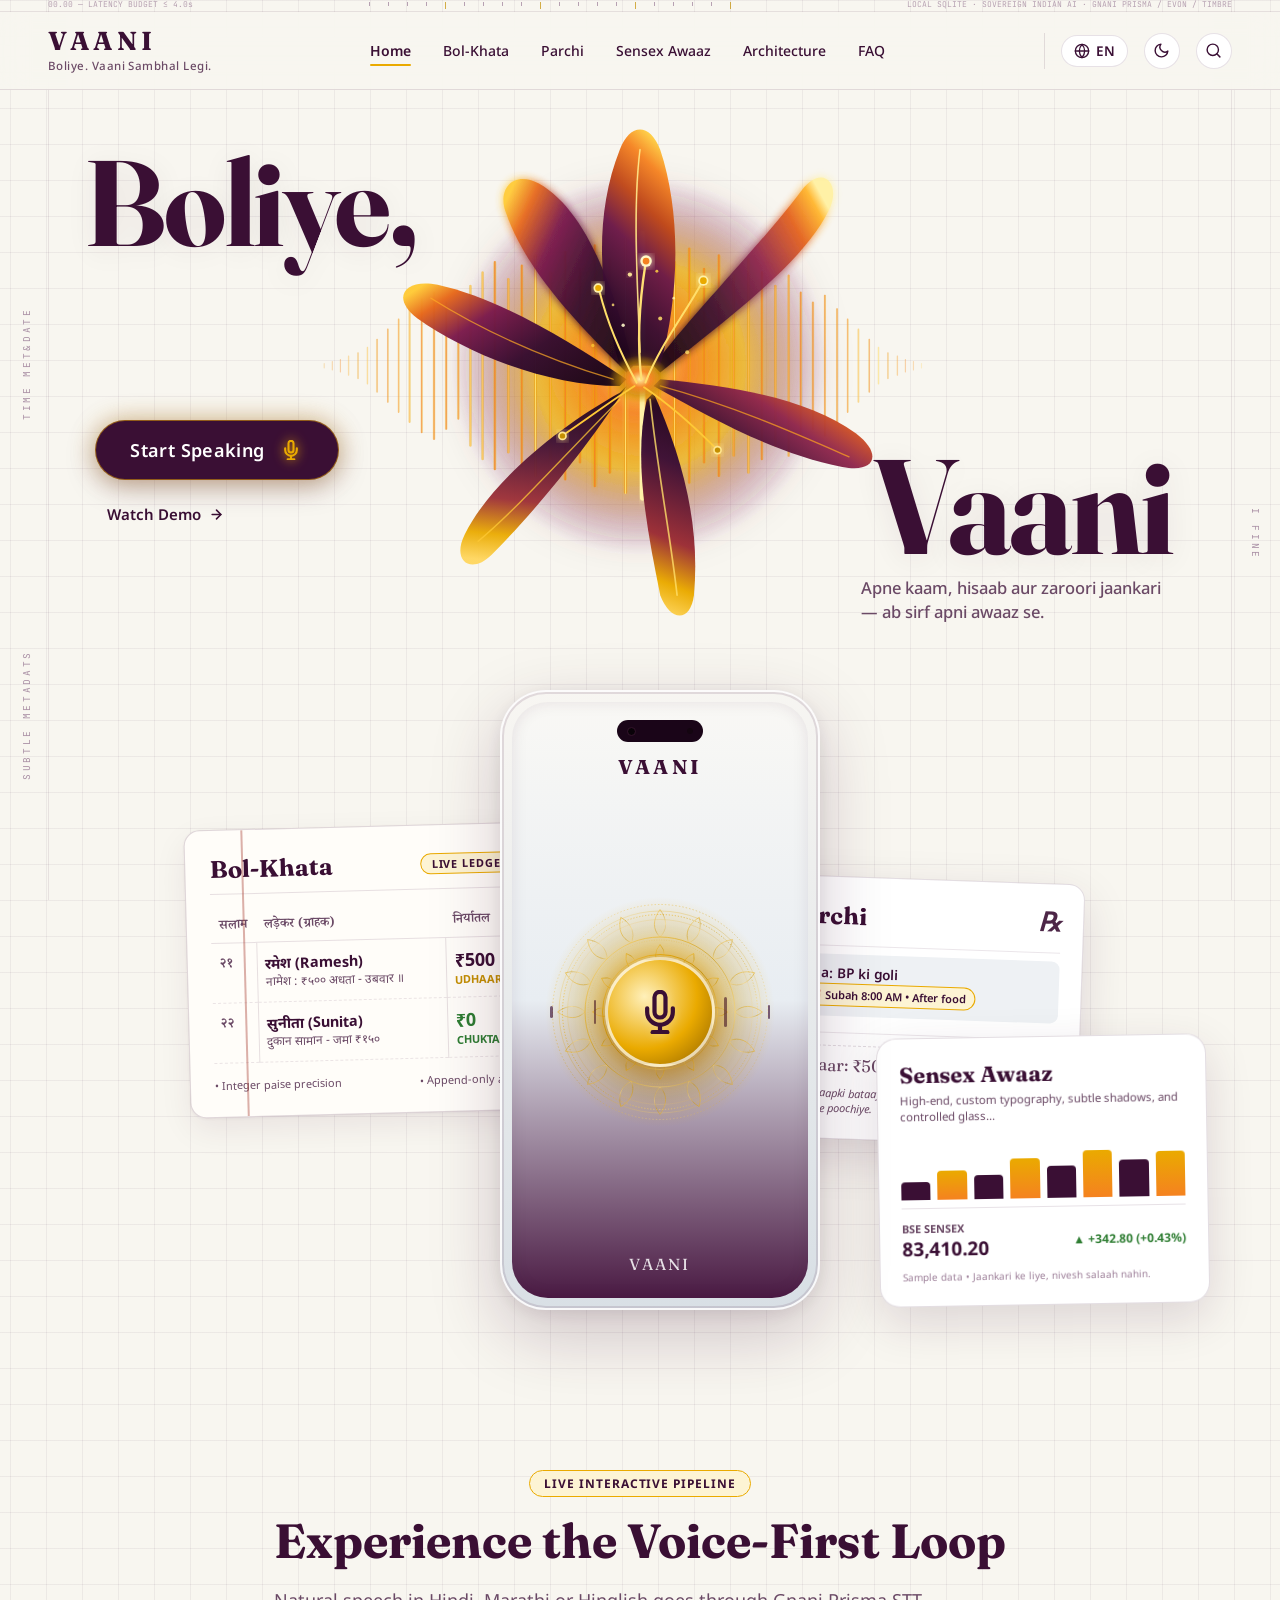
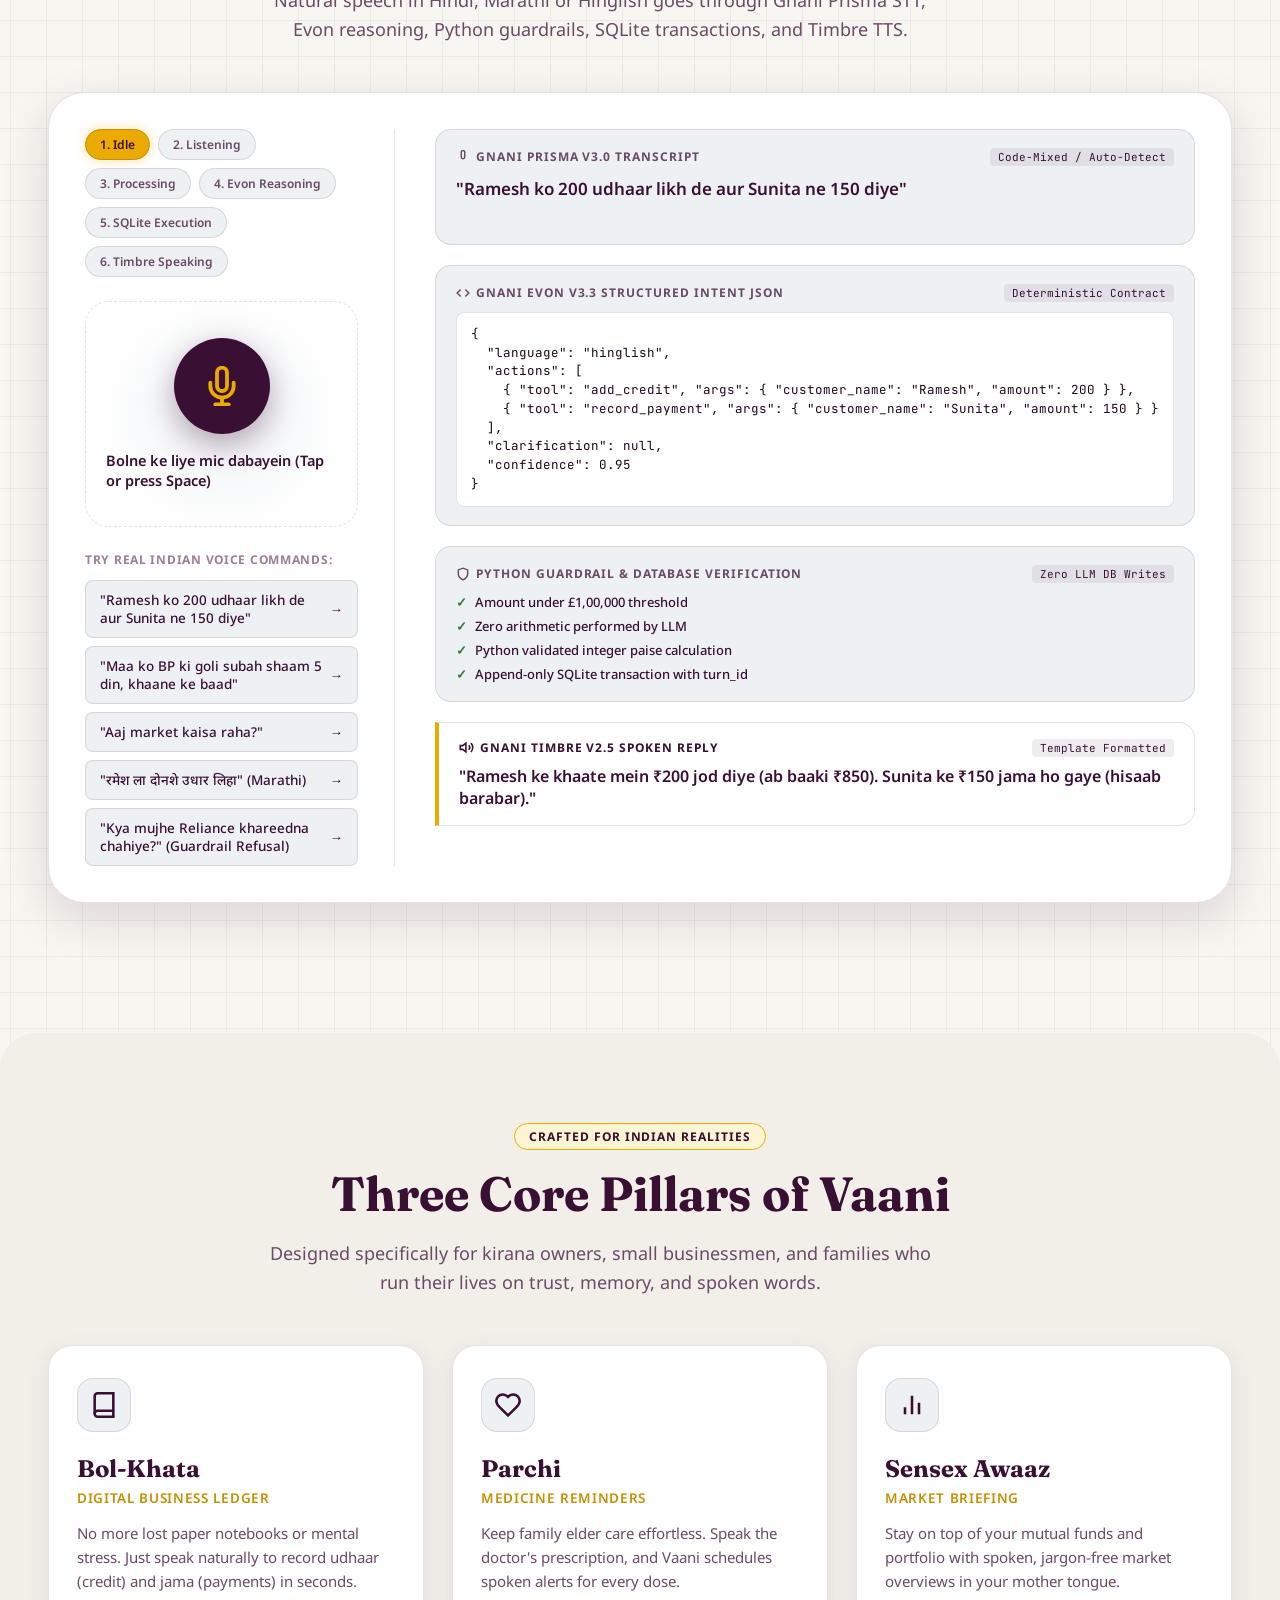
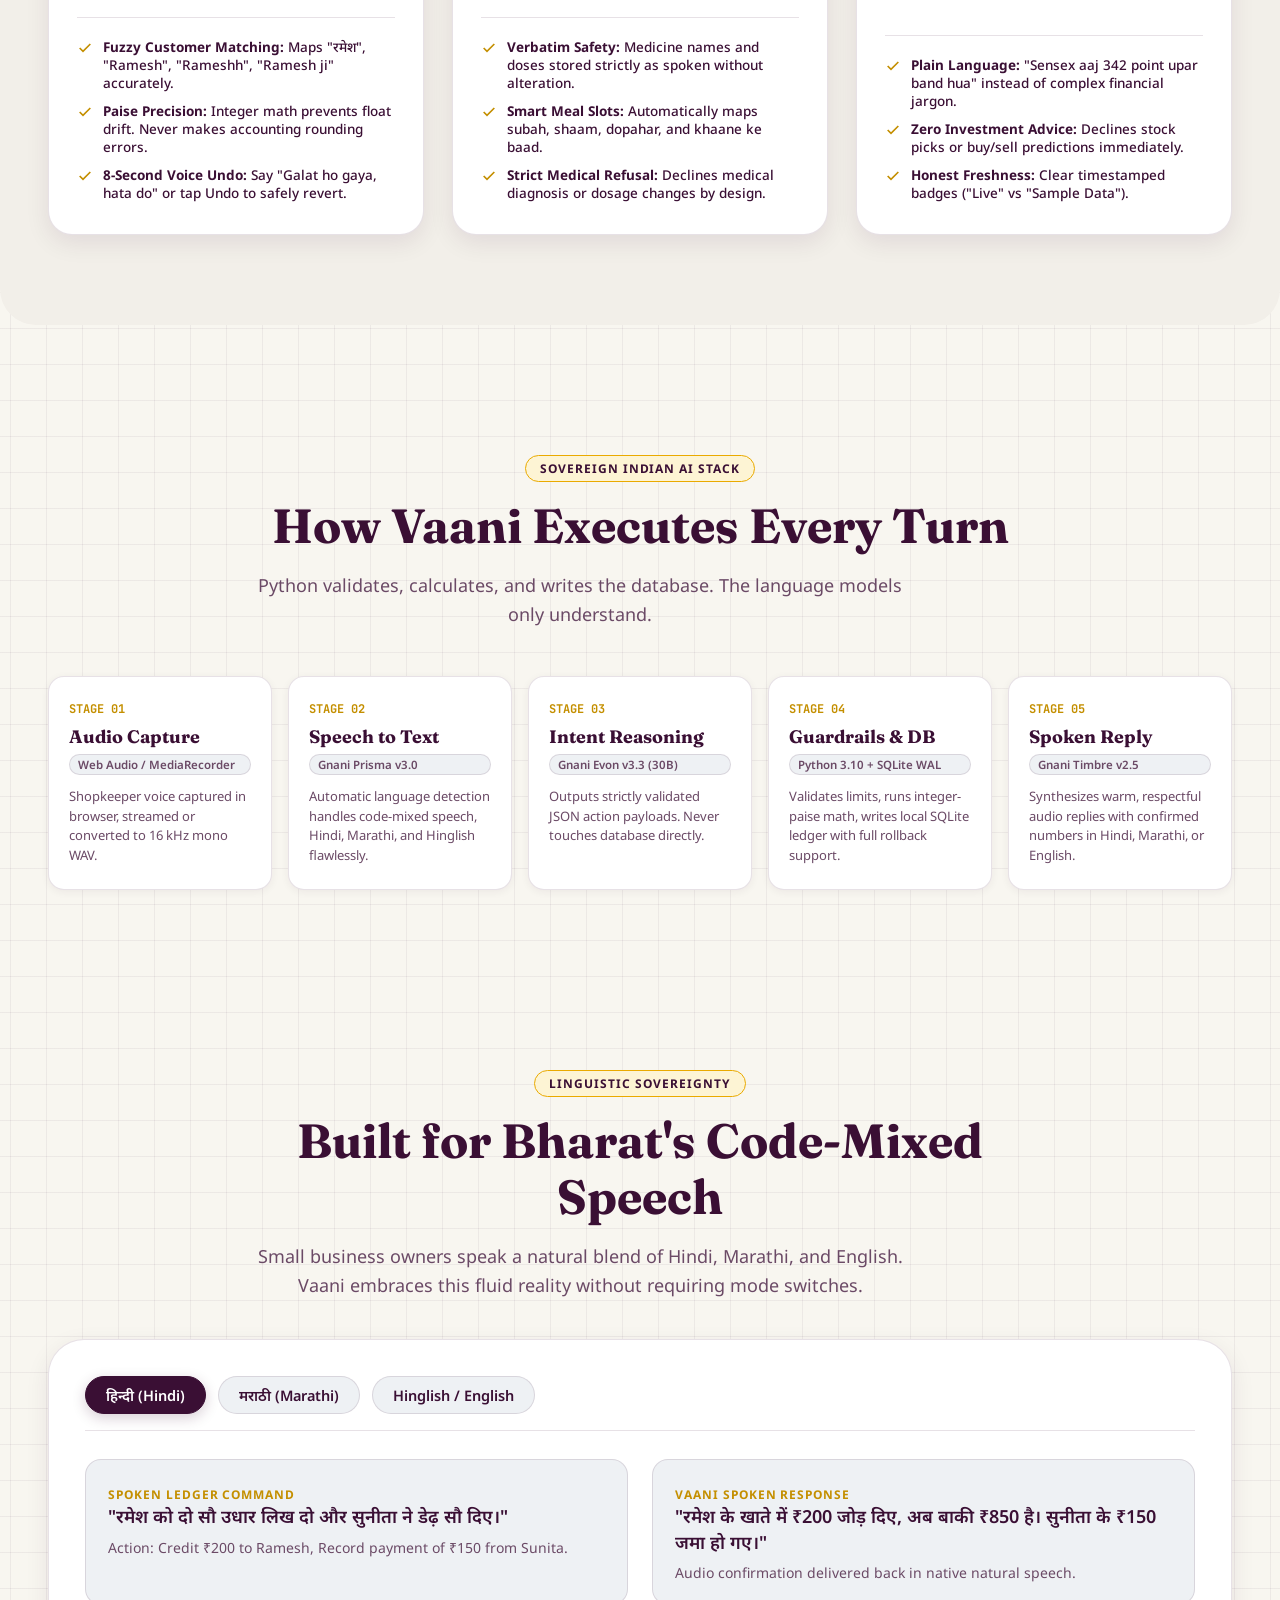
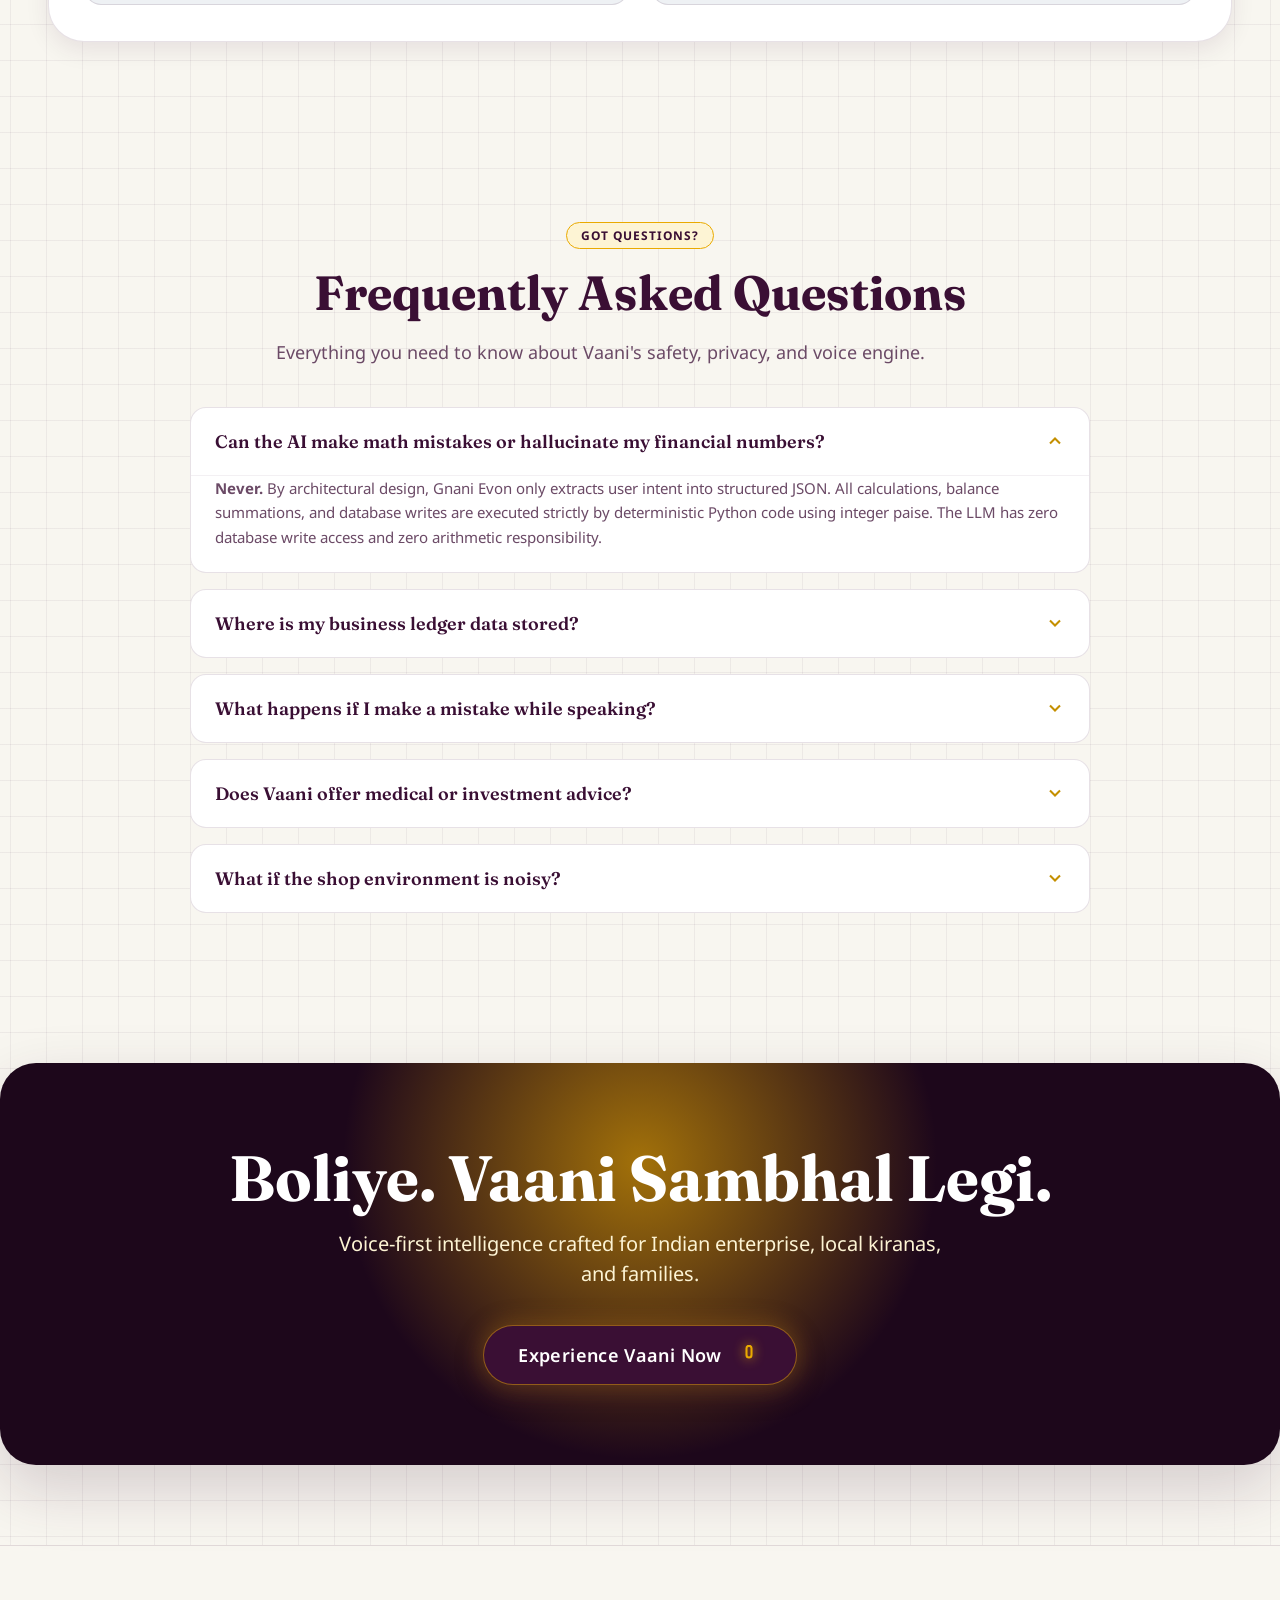
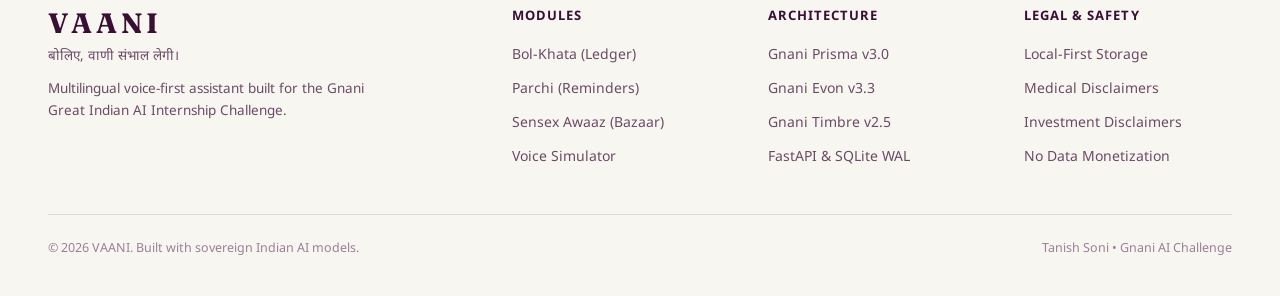
==== frontend/index.html @ 982f37ef "initialisation" ====
<!DOCTYPE html>
<html lang="en">
<head>
  <meta charset="UTF-8">
  <meta name="viewport" content="width=device-width, initial-scale=1.0">
  <title>VAANI — Boliye. Vaani Sambhal Legi. | Voice-First AI Assistant</title>
  <meta name="description" content="Multilingual voice-first AI assistant for Indian shopkeepers and small businesses. Bol-Khata, Parchi & Sensex Awaaz powered by Gnani Prisma, Evon & Timbre.">
  <meta name="theme-color" content="#3A0F34">

  <!-- Favicon with Devanagari 'व' -->
  <link rel="icon" type="image/svg+xml" href="data:image/svg+xml,<svg xmlns='http://www.w3.org/2000/svg' viewBox='0 0 100 100'><circle cx='50' cy='50' r='48' fill='%23EAAA00'/><text x='50' y='65' font-size='52' font-family='serif' font-weight='bold' fill='%233A0F34' text-anchor='middle'>व</text></svg>">

  <!-- Design Tokens & Stylesheets -->
  <link rel="stylesheet" href="styles/tokens.css">
  <link rel="stylesheet" href="styles/landing.css">
  <link rel="stylesheet" href="styles/components.css">
</head>
<body>

  <!-- Architectural Coordinate Meter & Vertical Alignment Guides -->
  <div class="arch-guide-vertical arch-guide-left" aria-hidden="true"></div>
  <div class="arch-guide-vertical arch-guide-right" aria-hidden="true"></div>
  <div class="arch-meta-label arch-meta-vertical-left" aria-hidden="true">TIME MET&amp;DATE</div>
  <div class="arch-meta-label arch-meta-vertical-subtle" aria-hidden="true">SUBTLE METADATS</div>
  <div class="arch-meta-label arch-meta-vertical-right" aria-hidden="true">I FINE</div>

  <!-- Top Header Ruler Bar with Fine Tick Marks -->
  <div class="arch-ruler" aria-hidden="true">
    <span>00.00 — LATENCY BUDGET &le; 4.0s</span>
    <div class="arch-ruler-ticks">
      <span></span><span></span><span></span><span></span><span></span>
      <span></span><span></span><span></span><span></span><span></span>
      <span></span><span></span><span></span><span></span><span></span>
      <span></span><span></span><span></span><span></span><span></span>
    </div>
    <span>LOCAL SQLITE &middot; SOVEREIGN INDIAN AI &middot; GNANI PRISMA / EVON / TIMBRE</span>
  </div>

  <!-- ==========================================================================
       SITE HEADER NAVIGATION
       ========================================================================== -->
  <header class="site-header">
    <div class="header-container">
      <div class="brand-wrapper">
        <a href="#hero" class="brand-title">VAANI</a>
        <span class="brand-tagline">Boliye. Vaani Sambhal Legi.</span>
      </div>

      <nav class="nav-menu" aria-label="Main Navigation">
        <a href="#hero" class="nav-link active">Home</a>
        <a href="#modules" class="nav-link">Bol-Khata</a>
        <a href="#modules" class="nav-link">Parchi</a>
        <a href="#modules" class="nav-link">Sensex Awaaz</a>
        <a href="#how-it-works" class="nav-link">Architecture</a>
        <a href="#faq" class="nav-link">FAQ</a>
      </nav>

      <div class="nav-actions">
        <!-- Multilingual Toggle Button -->
        <button id="langSelectorBtn" class="lang-selector-btn" title="Change Language (English / हिन्दी / मराठी)">
          <svg width="16" height="16" viewBox="0 0 24 24" fill="none" stroke="currentColor" stroke-width="2" stroke-linecap="round" stroke-linejoin="round">
            <circle cx="12" cy="12" r="10"></circle>
            <line x1="2" y1="12" x2="22" y2="12"></line>
            <path d="M12 2a15.3 15.3 0 0 1 4 10 15.3 15.3 0 0 1-4 10 15.3 15.3 0 0 1-4-10 15.3 15.3 0 0 1 4-10z"></path>
          </svg>
          <span id="currentLangLabel">EN</span>
        </button>

        <!-- Night Mode Toggle -->
        <button id="themeToggleBtn" class="icon-btn" title="Toggle Night-Shop Mode" aria-label="Night Shop Mode">
          <svg width="17" height="17" viewBox="0 0 24 24" fill="none" stroke="currentColor" stroke-width="2" stroke-linecap="round" stroke-linejoin="round">
            <path d="M21 12.79A9 9 0 1 1 11.21 3 7 7 0 0 0 21 12.79z"></path>
          </svg>
        </button>

        <!-- Search / Quick Action Button -->
        <a href="#voice-lab" class="icon-btn" title="Quick Voice Search" aria-label="Quick Voice Search">
          <svg width="17" height="17" viewBox="0 0 24 24" fill="none" stroke="currentColor" stroke-width="2" stroke-linecap="round" stroke-linejoin="round">
            <circle cx="11" cy="11" r="8"></circle>
            <line x1="21" y1="21" x2="16.65" y2="16.65"></line>
          </svg>
        </a>
      </div>
    </div>
  </header>

  <main>
    <!-- ==========================================================================
         HERO SECTION (FAITHFUL TO REFERENCE IMAGE)
         ========================================================================== -->
    <section id="hero" class="hero-section">
      <div class="hero-canvas">
        <!-- Giant Headline 1 (Top Left) -->
        <h1 id="heroHeadlineBoliye" class="headline-boliye">Boliye,</h1>

        <!-- High-End Botanical Floral Artwork & Integrated Audio Waveform -->
        <div class="hero-artwork-wrap">
          <img src="assets/botanical-artwork.svg" alt="Botanical orchid artwork with integrated golden audio waveforms" loading="eager">
        </div>

        <!-- Giant Headline 2 (Bottom Right) -->
        <div id="heroHeadlineVaani" class="headline-vaani">Vaani</div>

        <!-- Supporting Editorial Copy (Under Vaani) -->
        <p id="heroSupportingCopy" class="hero-supporting-copy">
          <span>Apne kaam, hisaab aur zaroori jaankari</span>
          <span>&mdash; ab sirf apni awaaz se.</span>
        </p>

        <!-- Hero Primary & Secondary CTAs (Left Side) -->
        <div class="hero-cta-group">
          <a href="#voice-lab" id="heroVoiceBtn" class="btn-primary-voice">
            <span id="heroVoiceBtnText">Start Speaking</span>
            <span class="mic-icon-pill">
              <svg width="20" height="20" viewBox="0 0 24 24" fill="none" stroke="currentColor" stroke-width="2.5" stroke-linecap="round" stroke-linejoin="round">
                <path d="M12 1a3 3 0 0 0-3 3v8a3 3 0 0 0 6 0V4a3 3 0 0 0-3-3z"></path>
                <path d="M19 10v2a7 7 0 0 1-14 0v-2"></path>
                <line x1="12" y1="19" x2="12" y2="23"></line>
                <line x1="8" y1="23" x2="16" y2="23"></line>
              </svg>
            </span>
          </a>

          <a href="#voice-lab" class="link-secondary-demo">
            <span>Watch Demo</span>
            <svg width="15" height="15" viewBox="0 0 24 24" fill="none" stroke="currentColor" stroke-width="2.5" stroke-linecap="round" stroke-linejoin="round">
              <line x1="5" y1="12" x2="19" y2="12"></line>
              <polyline points="12 5 19 12 12 19"></polyline>
            </svg>
          </a>
        </div>
      </div>

      <!-- ==========================================================================
           PRODUCT SHOWCASE: LAYERED MOCKUPS (FAITHFUL TO REFERENCE IMAGE)
           ========================================================================== -->
      <div class="showcase-stage">
        
        <!-- 1. LEFT OVERLAPPING CARD: BOL-KHATA (LEDGER) -->
        <div class="mockup-card-khata bahi-khata-sheet">
          <div class="khata-card-header">
            <span class="khata-title">Bol-Khata</span>
            <span class="khata-badge-live">Live Ledger</span>
          </div>
          <table class="khata-table">
            <thead>
              <tr>
                <th scope="col">सलाम</th>
                <th scope="col">लड़ेकर (ग्राहक)</th>
                <th scope="col">निर्यातल</th>
              </tr>
            </thead>
            <tbody>
              <tr>
                <td>२१</td>
                <td>
                  <div class="khata-customer-name">रमेश (Ramesh)</div>
                  <div class="khata-note-devanagari">नामेश : ₹५०० अधता - उबवार ॥</div>
                </td>
                <td>
                  <div class="khata-balance-amount">&#8377;500</div>
                  <div class="khata-balance-type">Udhaar</div>
                </td>
              </tr>
              <tr>
                <td>२२</td>
                <td>
                  <div class="khata-customer-name">सुनीता (Sunita)</div>
                  <div class="khata-note-devanagari">दुकान सामान - जमा ₹१५०</div>
                </td>
                <td>
                  <div class="khata-balance-amount" style="color: var(--success);">&#8377;0</div>
                  <div class="khata-balance-type" style="color: var(--success);">Chukta</div>
                </td>
              </tr>
            </tbody>
          </table>
          <div style="margin-top: 14px; font-size: 11px; color: var(--aubergine-70); display: flex; justify-content: space-between;">
            <span>&bull; Integer paise precision</span>
            <span>&bull; Append-only audit</span>
          </div>
        </div>

        <!-- 2. CENTRAL SMARTPHONE MOCKUP WITH MANDALA & GLOWING MIC ORB -->
        <div class="mockup-phone-frame">
          <div class="phone-screen">
            <!-- Dynamic Island -->
            <div class="phone-island">
              <div class="phone-island-cam"></div>
              <div class="phone-island-sensor"></div>
            </div>

            <!-- Top Header on Phone Screen -->
            <div class="phone-header-title">VAANI</div>

            <!-- Center Mandala & Glowing Mic Orb -->
            <div class="phone-interactive-center">
              <img src="assets/mandala.svg" alt="Ornate golden Indian mandala background" class="phone-mandala-bg">
              
              <!-- Radiating Waveform Bars -->
              <div class="phone-orb-waveforms" aria-hidden="true">
                <span class="orb-wave-bar" style="height: 12px;"></span>
                <span class="orb-wave-bar" style="height: 24px;"></span>
                <span class="orb-wave-bar" style="height: 38px;"></span>
                <span class="orb-wave-bar" style="height: 18px;"></span>
                <span class="orb-wave-bar" style="height: 30px;"></span>
                <span class="orb-wave-bar" style="height: 14px;"></span>
              </div>

              <!-- Glowing Mic Orb (Clickable) -->
              <button id="phoneMicOrb" class="phone-mic-orb" title="Click to interact with Vaani" aria-label="Microphone">
                <svg class="phone-mic-icon" viewBox="0 0 24 24" fill="none" stroke="currentColor" stroke-width="2.3" stroke-linecap="round" stroke-linejoin="round">
                  <path d="M12 1a3 3 0 0 0-3 3v8a3 3 0 0 0 6 0V4a3 3 0 0 0-3-3z"></path>
                  <path d="M19 10v2a7 7 0 0 1-14 0v-2"></path>
                  <line x1="12" y1="19" x2="12" y2="23"></line>
                  <line x1="8" y1="23" x2="16" y2="23"></line>
                </svg>
              </button>
            </div>

            <!-- Bottom Wordmark on Phone Screen -->
            <div class="phone-bottom-caption">VAANI</div>
          </div>
        </div>

        <!-- 3. RIGHT TOP OVERLAPPING CARD: PARCHI (MEDICINE REMINDERS) -->
        <div class="mockup-card-parchi parchi-slip">
          <div class="parchi-header">
            <span class="parchi-title">Parchi</span>
            <span class="rx-stamp">&#8478;</span>
          </div>
          <div class="parchi-lines">
            <div class="parchi-ruled-line"></div>
            <div class="parchi-med-row">
              <div class="parchi-med-name">Maa: BP ki goli</div>
              <span class="dose-time-badge">&#9200; Subah 8:00 AM &bull; After food</span>
            </div>
            <div class="parchi-ruled-line"></div>
          </div>
          <div class="parchi-price-line">
            <span>Dawaar: &#8377;500</span>
            <span style="font-size: 13px; font-weight: bold; color: var(--marigold-600);">5 Days Left</span>
          </div>
          <p class="doctor-disclaimer-note">Yeh sirf aapki bataayi jaankari hai. Dawa ke baare mein doctor se poochiye.</p>
        </div>

        <!-- 4. RIGHT BOTTOM OVERLAPPING CARD: SENSEX AWAAZ -->
        <div class="mockup-card-sensex">
          <div class="sensex-title">Sensex Awaaz</div>
          <p class="sensex-desc">High-end, custom typography, subtle shadows, and controlled glass...</p>
          
          <!-- Candlestick / Bar Chart Preview -->
          <div class="sensex-chart-preview">
            <div class="sensex-chart-bar" style="height: 35%;"></div>
            <div class="sensex-chart-bar highlight" style="height: 55%;"></div>
            <div class="sensex-chart-bar" style="height: 45%;"></div>
            <div class="sensex-chart-bar highlight" style="height: 75%;"></div>
            <div class="sensex-chart-bar" style="height: 60%;"></div>
            <div class="sensex-chart-bar highlight" style="height: 90%;"></div>
            <div class="sensex-chart-bar" style="height: 70%;"></div>
            <div class="sensex-chart-bar highlight" style="height: 85%;"></div>
          </div>

          <div class="sensex-stats-row">
            <div>
              <div style="font-size: 11px; text-transform: uppercase; color: var(--text-muted); font-weight: 700;">BSE Sensex</div>
              <div class="sensex-index-val">83,410.20</div>
            </div>
            <div class="sensex-delta-tag">
              &#9650; +342.80 (+0.43%)
            </div>
          </div>
          <div style="margin-top: 8px; font-size: 10px; color: var(--text-subtle);">
            Sample data &bull; Jaankari ke liye, nivesh salaah nahin.
          </div>
        </div>

      </div>
    </section>

    <!-- ==========================================================================
         INTERACTIVE VOICE LAB & LIFECYCLE SIMULATOR
         ========================================================================== -->
    <section id="voice-lab" class="section-container">
      <div style="text-align: center; max-width: 760px; margin: 0 auto;">
        <span class="section-badge">Live Interactive Pipeline</span>
        <h2 class="section-title">Experience the Voice-First Loop</h2>
        <p class="section-subtitle">
          Natural speech in Hindi, Marathi or Hinglish goes through Gnani Prisma STT, Evon reasoning, Python guardrails, SQLite transactions, and Timbre TTS.
        </p>
      </div>

      <div class="voice-lab-card">
        <!-- Left Side: Interactive Controls & Lifecycle States -->
        <div class="voice-lab-left">
          <div>
            <div class="voice-status-lifecycle">
              <span class="status-pill active" data-step="idle">1. Idle</span>
              <span class="status-pill" data-step="listening">2. Listening</span>
              <span class="status-pill" data-step="processing">3. Processing</span>
              <span class="status-pill" data-step="understanding">4. Evon Reasoning</span>
              <span class="status-pill" data-step="executing">5. SQLite Execution</span>
              <span class="status-pill" data-step="speaking">6. Timbre Speaking</span>
            </div>

            <!-- Voice Orb Dock -->
            <div class="voice-orb-interactive-dock">
              <button id="dockMicBtn" class="dock-mic-button" title="Click to speak" aria-label="Microphone">
                <svg width="40" height="40" viewBox="0 0 24 24" fill="none" stroke="currentColor" stroke-width="2.3" stroke-linecap="round" stroke-linejoin="round">
                  <path d="M12 1a3 3 0 0 0-3 3v8a3 3 0 0 0 6 0V4a3 3 0 0 0-3-3z"></path>
                  <path d="M19 10v2a7 7 0 0 1-14 0v-2"></path>
                  <line x1="12" y1="19" x2="12" y2="23"></line>
                  <line x1="8" y1="23" x2="16" y2="23"></line>
                </svg>
              </button>
              <div id="dockMicStatusText" class="dock-mic-status-text">Bolne ke liye mic dabayein (Tap or press Space)</div>
            </div>
          </div>

          <!-- Quick Test Utterance Trays (From 40-Utterance Benchmark) -->
          <div class="sample-utterances-tray">
            <span class="tray-title">Try real Indian voice commands:</span>
            <button class="sample-chip-btn" data-scenario="khata_multi">
              <span>"Ramesh ko 200 udhaar likh de aur Sunita ne 150 diye"</span>
              <span>&rarr;</span>
            </button>
            <button class="sample-chip-btn" data-scenario="parchi_bp">
              <span>"Maa ko BP ki goli subah shaam 5 din, khaane ke baad"</span>
              <span>&rarr;</span>
            </button>
            <button class="sample-chip-btn" data-scenario="bazaar_overview">
              <span>"Aaj market kaisa raha?"</span>
              <span>&rarr;</span>
            </button>
            <button class="sample-chip-btn" data-scenario="marathi_khata">
              <span>"रमेश ला दोनशे उधार लिहा" (Marathi)</span>
              <span>&rarr;</span>
            </button>
            <button class="sample-chip-btn" data-scenario="guardrail_investment">
              <span>"Kya mujhe Reliance khareedna chahiye?" (Guardrail Refusal)</span>
              <span>&rarr;</span>
            </button>
          </div>
        </div>

        <!-- Right Side: Pipeline Inspector (Transcript -> JSON -> Guardrails -> Speech) -->
        <div class="voice-lab-right">
          <!-- 1. STT Transcript -->
          <div class="inspector-card">
            <div class="inspector-header">
              <span class="inspector-label">
                <svg width="14" height="14" viewBox="0 0 24 24" fill="none" stroke="currentColor" stroke-width="2.5"><path d="M12 1a3 3 0 0 0-3 3v8a3 3 0 0 0 6 0V4a3 3 0 0 0-3-3z"></path></svg>
                Gnani Prisma v3.0 Transcript
              </span>
              <span class="inspector-tag">Code-Mixed / Auto-Detect</span>
            </div>
            <div id="inspectorTranscript" class="transcript-display-box">
              "Ramesh ko 200 udhaar likh de aur Sunita ne 150 diye"
            </div>
          </div>

          <!-- 2. Evon Reasoning JSON -->
          <div class="inspector-card">
            <div class="inspector-header">
              <span class="inspector-label">
                <svg width="14" height="14" viewBox="0 0 24 24" fill="none" stroke="currentColor" stroke-width="2.5"><polyline points="16 18 22 12 16 6"></polyline><polyline points="8 6 2 12 8 18"></polyline></svg>
                Gnani Evon v3.3 Structured Intent JSON
              </span>
              <span class="inspector-tag">Deterministic Contract</span>
            </div>
            <pre id="inspectorJson" class="evon-json-box">{
  "language": "hinglish",
  "actions": [
    { "tool": "add_credit", "args": { "customer_name": "Ramesh", "amount": 200 } },
    { "tool": "record_payment", "args": { "customer_name": "Sunita", "amount": 150 } }
  ],
  "clarification": null,
  "confidence": 0.95
}</pre>
          </div>

          <!-- 3. Python Guardrails & SQLite Checks -->
          <div class="inspector-card">
            <div class="inspector-header">
              <span class="inspector-label">
                <svg width="14" height="14" viewBox="0 0 24 24" fill="none" stroke="currentColor" stroke-width="2.5"><path d="M12 22s8-4 8-10V5l-8-3-8 3v7c0 6 8 10 8 10z"></path></svg>
                Python Guardrail &amp; Database Verification
              </span>
              <span class="inspector-tag">Zero LLM DB Writes</span>
            </div>
            <div id="inspectorGuardrails" class="guardrails-check-list">
              <div class="guardrail-item"><span class="check-icon">&#10003;</span><span>Amount under &pound;1,00,000 threshold</span></div>
              <div class="guardrail-item"><span class="check-icon">&#10003;</span><span>Zero arithmetic performed by LLM</span></div>
              <div class="guardrail-item"><span class="check-icon">&#10003;</span><span>Python validated integer paise calculation</span></div>
              <div class="guardrail-item"><span class="check-icon">&#10003;</span><span>Append-only SQLite transaction with turn_id</span></div>
            </div>
          </div>

          <!-- 4. Gnani Timbre TTS Spoken Response -->
          <div class="spoken-reply-card">
            <div class="reply-speaker-bar">
              <span class="inspector-label" style="color: var(--aubergine);">
                <svg width="15" height="15" viewBox="0 0 24 24" fill="none" stroke="currentColor" stroke-width="2.5"><polygon points="11 5 6 9 2 9 2 15 6 15 11 19 11 5"></polygon><path d="M19.07 4.93a10 10 0 0 1 0 14.14M15.54 8.46a5 5 0 0 1 0 7.07"></path></svg>
                Gnani Timbre v2.5 Spoken Reply
              </span>
              <span class="inspector-tag">Template Formatted</span>
            </div>
            <div id="inspectorReplyText" class="reply-spoken-text">
              "Ramesh ke khaate mein &#8377;200 jod diye (ab baaki &#8377;850). Sunita ke &#8377;150 jama ho gaye (hisaab barabar)."
            </div>
          </div>
        </div>
      </div>
    </section>

    <!-- ==========================================================================
         THREE PRODUCT MODULES DEEP DIVE
         ========================================================================== -->
    <section id="modules" class="section-container" style="background-color: var(--ivory-surface); border-radius: var(--radius-xl); margin-top: 40px; margin-bottom: 40px;">
      <div style="text-align: center; max-width: 760px; margin: 0 auto;">
        <span class="section-badge">Crafted for Indian Realities</span>
        <h2 class="section-title">Three Core Pillars of Vaani</h2>
        <p class="section-subtitle">
          Designed specifically for kirana owners, small businessmen, and families who run their lives on trust, memory, and spoken words.
        </p>
      </div>

      <div class="modules-grid">
        <!-- Module 1: Bol-Khata -->
        <article class="module-card">
          <div class="module-icon-wrap">
            <svg width="28" height="28" viewBox="0 0 24 24" fill="none" stroke="currentColor" stroke-width="2.2">
              <path d="M4 19.5A2.5 2.5 0 0 1 6.5 17H20"></path>
              <path d="M6.5 2H20v20H6.5A2.5 2.5 0 0 1 4 19.5v-15A2.5 2.5 0 0 1 6.5 2z"></path>
            </svg>
          </div>
          <h3 class="module-card-title">Bol-Khata</h3>
          <span class="module-card-subtitle">Digital Business Ledger</span>
          <p class="module-card-desc">
            No more lost paper notebooks or mental stress. Just speak naturally to record udhaar (credit) and jama (payments) in seconds.
          </p>
          <ul class="module-feature-list">
            <li class="module-feature-item">
              <svg width="16" height="16" viewBox="0 0 24 24" fill="none" stroke="currentColor" stroke-width="2.5"><polyline points="20 6 9 17 4 12"></polyline></svg>
              <span><strong>Fuzzy Customer Matching:</strong> Maps "रमेश", "Ramesh", "Rameshh", "Ramesh ji" accurately.</span>
            </li>
            <li class="module-feature-item">
              <svg width="16" height="16" viewBox="0 0 24 24" fill="none" stroke="currentColor" stroke-width="2.5"><polyline points="20 6 9 17 4 12"></polyline></svg>
              <span><strong>Paise Precision:</strong> Integer math prevents float drift. Never makes accounting rounding errors.</span>
            </li>
            <li class="module-feature-item">
              <svg width="16" height="16" viewBox="0 0 24 24" fill="none" stroke="currentColor" stroke-width="2.5"><polyline points="20 6 9 17 4 12"></polyline></svg>
              <span><strong>8-Second Voice Undo:</strong> Say "Galat ho gaya, hata do" or tap Undo to safely revert.</span>
            </li>
          </ul>
        </article>

        <!-- Module 2: Parchi -->
        <article class="module-card">
          <div class="module-icon-wrap">
            <svg width="28" height="28" viewBox="0 0 24 24" fill="none" stroke="currentColor" stroke-width="2.2">
              <path d="M19 14c1.49-1.46 3-3.21 3-5.5A5.5 5.5 0 0 0 16.5 3c-1.76 0-3 .5-4.5 2-1.5-1.5-2.74-2-4.5-2A5.5 5.5 0 0 0 2 8.5c0 2.3 1.5 4.05 3 5.5l7 7Z"></path>
            </svg>
          </div>
          <h3 class="module-card-title">Parchi</h3>
          <span class="module-card-subtitle">Medicine Reminders</span>
          <p class="module-card-desc">
            Keep family elder care effortless. Speak the doctor's prescription, and Vaani schedules spoken alerts for every dose.
          </p>
          <ul class="module-feature-list">
            <li class="module-feature-item">
              <svg width="16" height="16" viewBox="0 0 24 24" fill="none" stroke="currentColor" stroke-width="2.5"><polyline points="20 6 9 17 4 12"></polyline></svg>
              <span><strong>Verbatim Safety:</strong> Medicine names and doses stored strictly as spoken without alteration.</span>
            </li>
            <li class="module-feature-item">
              <svg width="16" height="16" viewBox="0 0 24 24" fill="none" stroke="currentColor" stroke-width="2.5"><polyline points="20 6 9 17 4 12"></polyline></svg>
              <span><strong>Smart Meal Slots:</strong> Automatically maps subah, shaam, dopahar, and khaane ke baad.</span>
            </li>
            <li class="module-feature-item">
              <svg width="16" height="16" viewBox="0 0 24 24" fill="none" stroke="currentColor" stroke-width="2.5"><polyline points="20 6 9 17 4 12"></polyline></svg>
              <span><strong>Strict Medical Refusal:</strong> Declines medical diagnosis or dosage changes by design.</span>
            </li>
          </ul>
        </article>

        <!-- Module 3: Sensex Awaaz -->
        <article class="module-card">
          <div class="module-icon-wrap">
            <svg width="28" height="28" viewBox="0 0 24 24" fill="none" stroke="currentColor" stroke-width="2.2">
              <line x1="18" y1="20" x2="18" y2="10"></line>
              <line x1="12" y1="20" x2="12" y2="4"></line>
              <line x1="6" y1="20" x2="6" y2="14"></line>
            </svg>
          </div>
          <h3 class="module-card-title">Sensex Awaaz</h3>
          <span class="module-card-subtitle">Market Briefing</span>
          <p class="module-card-desc">
            Stay on top of your mutual funds and portfolio with spoken, jargon-free market overviews in your mother tongue.
          </p>
          <ul class="module-feature-list">
            <li class="module-feature-item">
              <svg width="16" height="16" viewBox="0 0 24 24" fill="none" stroke="currentColor" stroke-width="2.5"><polyline points="20 6 9 17 4 12"></polyline></svg>
              <span><strong>Plain Language:</strong> "Sensex aaj 342 point upar band hua" instead of complex financial jargon.</span>
            </li>
            <li class="module-feature-item">
              <svg width="16" height="16" viewBox="0 0 24 24" fill="none" stroke="currentColor" stroke-width="2.5"><polyline points="20 6 9 17 4 12"></polyline></svg>
              <span><strong>Zero Investment Advice:</strong> Declines stock picks or buy/sell predictions immediately.</span>
            </li>
            <li class="module-feature-item">
              <svg width="16" height="16" viewBox="0 0 24 24" fill="none" stroke="currentColor" stroke-width="2.5"><polyline points="20 6 9 17 4 12"></polyline></svg>
              <span><strong>Honest Freshness:</strong> Clear timestamped badges ("Live" vs "Sample Data").</span>
            </li>
          </ul>
        </article>
      </div>
    </section>

    <!-- ==========================================================================
         HOW VAANI WORKS (ARCHITECTURE FOR JUDGES & AUDITORS)
         ========================================================================== -->
    <section id="how-it-works" class="section-container">
      <div style="text-align: center; max-width: 800px; margin: 0 auto;">
        <span class="section-badge">Sovereign Indian AI Stack</span>
        <h2 class="section-title">How Vaani Executes Every Turn</h2>
        <p class="section-subtitle">
          Python validates, calculates, and writes the database. The language models only understand.
        </p>
      </div>

      <div class="pipeline-diagram">
        <!-- Step 1 -->
        <div class="pipeline-step-card">
          <span class="step-num">STAGE 01</span>
          <h4 class="step-name">Audio Capture</h4>
          <span class="step-model-badge">Web Audio / MediaRecorder</span>
          <p class="step-desc">Shopkeeper voice captured in browser, streamed or converted to 16 kHz mono WAV.</p>
        </div>

        <!-- Step 2 -->
        <div class="pipeline-step-card">
          <span class="step-num">STAGE 02</span>
          <h4 class="step-name">Speech to Text</h4>
          <span class="step-model-badge">Gnani Prisma v3.0</span>
          <p class="step-desc">Automatic language detection handles code-mixed speech, Hindi, Marathi, and Hinglish flawlessly.</p>
        </div>

        <!-- Step 3 -->
        <div class="pipeline-step-card">
          <span class="step-num">STAGE 03</span>
          <h4 class="step-name">Intent Reasoning</h4>
          <span class="step-model-badge">Gnani Evon v3.3 (30B)</span>
          <p class="step-desc">Outputs strictly validated JSON action payloads. Never touches database directly.</p>
        </div>

        <!-- Step 4 -->
        <div class="pipeline-step-card">
          <span class="step-num">STAGE 04</span>
          <h4 class="step-name">Guardrails &amp; DB</h4>
          <span class="step-model-badge">Python 3.10 + SQLite WAL</span>
          <p class="step-desc">Validates limits, runs integer-paise math, writes local SQLite ledger with full rollback support.</p>
        </div>

        <!-- Step 5 -->
        <div class="pipeline-step-card">
          <span class="step-num">STAGE 05</span>
          <h4 class="step-name">Spoken Reply</h4>
          <span class="step-model-badge">Gnani Timbre v2.5</span>
          <p class="step-desc">Synthesizes warm, respectful audio replies with confirmed numbers in Hindi, Marathi, or English.</p>
        </div>
      </div>
    </section>

    <!-- ==========================================================================
         MULTILINGUAL & SAFETY SECTION
         ========================================================================== -->
    <section class="section-container">
      <div style="text-align: center; max-width: 800px; margin: 0 auto;">
        <span class="section-badge">Linguistic Sovereignty</span>
        <h2 class="section-title">Built for Bharat's Code-Mixed Speech</h2>
        <p class="section-subtitle">
          Small business owners speak a natural blend of Hindi, Marathi, and English. Vaani embraces this fluid reality without requiring mode switches.
        </p>
      </div>

      <div class="languages-tab-wrapper">
        <div class="lang-buttons-bar">
          <button class="lang-tab-pill active" data-lang="hi">हिन्दी (Hindi)</button>
          <button class="lang-tab-pill" data-lang="mr">मराठी (Marathi)</button>
          <button class="lang-tab-pill" data-lang="en">Hinglish / English</button>
        </div>

        <div class="lang-grid-display">
          <div class="lang-demo-box">
            <span class="lang-box-heading">Spoken Ledger Command</span>
            <div class="lang-quote-text">"रमेश को दो सौ उधार लिख दो और सुनीता ने डेढ़ सौ दिए।"</div>
            <div class="lang-quote-translation">Action: Credit ₹200 to Ramesh, Record payment of ₹150 from Sunita.</div>
          </div>

          <div class="lang-demo-box">
            <span class="lang-box-heading">Vaani Spoken Response</span>
            <div class="lang-quote-text">"रमेश के खाते में ₹200 जोड़ दिए, अब बाकी ₹850 है। सुनीता के ₹150 जमा हो गए।"</div>
            <div class="lang-quote-translation">Audio confirmation delivered back in native natural speech.</div>
          </div>
        </div>
      </div>
    </section>

    <!-- ==========================================================================
         FREQUENTLY ASKED QUESTIONS (FAQ)
         ========================================================================== -->
    <section id="faq" class="section-container">
      <div style="text-align: center; max-width: 760px; margin: 0 auto;">
        <span class="section-badge">Got Questions?</span>
        <h2 class="section-title">Frequently Asked Questions</h2>
        <p class="section-subtitle">
          Everything you need to know about Vaani's safety, privacy, and voice engine.
        </p>
      </div>

      <div class="faq-accordion-list" style="margin: 40px auto 0;">
        <div class="faq-item open">
          <button class="faq-question-btn">
            <span>Can the AI make math mistakes or hallucinate my financial numbers?</span>
            <svg class="faq-chevron" viewBox="0 0 24 24" fill="none" stroke="currentColor" stroke-width="2.5"><polyline points="6 9 12 15 18 9"></polyline></svg>
          </button>
          <div class="faq-answer-content">
            <strong>Never.</strong> By architectural design, Gnani Evon only extracts user intent into structured JSON. All calculations, balance summations, and database writes are executed strictly by deterministic Python code using integer paise. The LLM has zero database write access and zero arithmetic responsibility.
          </div>
        </div>

        <div class="faq-item">
          <button class="faq-question-btn">
            <span>Where is my business ledger data stored?</span>
            <svg class="faq-chevron" viewBox="0 0 24 24" fill="none" stroke="currentColor" stroke-width="2.5"><polyline points="6 9 12 15 18 9"></polyline></svg>
          </button>
          <div class="faq-answer-content">
            Your data is stored in a local SQLite database (<code>vaani.db</code>) on your device. Only audio recordings are securely processed by Gnani's sovereign Indian speech infrastructure for transcription and synthesis; your ledger never leaves your control and is never sold to third parties.
          </div>
        </div>

        <div class="faq-item">
          <button class="faq-question-btn">
            <span>What happens if I make a mistake while speaking?</span>
            <svg class="faq-chevron" viewBox="0 0 24 24" fill="none" stroke="currentColor" stroke-width="2.5"><polyline points="6 9 12 15 18 9"></polyline></svg>
          </button>
          <div class="faq-answer-content">
            Every transaction includes a prominent 8-second Voice Undo window. You can simply say <em>"Nahi, galat ho gaya"</em> or tap the Undo button on screen. The system maintains an append-only audit trail and cleanly voids erroneous transactions.
          </div>
        </div>

        <div class="faq-item">
          <button class="faq-question-btn">
            <span>Does Vaani offer medical or investment advice?</span>
            <svg class="faq-chevron" viewBox="0 0 24 24" fill="none" stroke="currentColor" stroke-width="2.5"><polyline points="6 9 12 15 18 9"></polyline></svg>
          </button>
          <div class="faq-answer-content">
            <strong>Strictly refused.</strong> Parchi only records verbatim medicine names and schedules reminders; it explicitly refuses dosage changes or medical advice. Sensex Awaaz only summarizes public market index data and strictly refuses stock recommendations.
          </div>
        </div>

        <div class="faq-item">
          <button class="faq-question-btn">
            <span>What if the shop environment is noisy?</span>
            <svg class="faq-chevron" viewBox="0 0 24 24" fill="none" stroke="currentColor" stroke-width="2.5"><polyline points="6 9 12 15 18 9"></polyline></svg>
          </button>
          <div class="faq-answer-content">
            Prisma v3.0 is trained on real-world Indian acoustic environments, including street chatter and shop noise. Vaani also includes an on-screen text input alternative if the ambient noise makes speaking impractical.
          </div>
        </div>
      </div>
    </section>

    <!-- ==========================================================================
         FINAL CTA BANNER
         ========================================================================== -->
    <section class="final-cta-section">
      <h2 id="finalCtaTitle" class="final-cta-title">Boliye. Vaani Sambhal Legi.</h2>
      <p id="finalCtaTagline" class="final-cta-tagline">
        Voice-first intelligence crafted for Indian enterprise, local kiranas, and families.
      </p>
      <div class="final-cta-buttons">
        <a href="#voice-lab" class="btn-primary-voice">
          <span id="finalCtaBtnText">Experience Vaani Now</span>
          <span class="mic-icon-pill">
            <svg width="20" height="20" viewBox="0 0 24 24" fill="none" stroke="currentColor" stroke-width="2.5"><path d="M12 1a3 3 0 0 0-3 3v8a3 3 0 0 0 6 0V4a3 3 0 0 0-3-3z"></path></svg>
          </span>
        </a>
      </div>
    </section>
  </main>

  <!-- ==========================================================================
       SITE FOOTER
       ========================================================================== -->
  <footer class="site-footer">
    <div class="footer-container">
      <div>
        <div class="footer-brand-title">VAANI</div>
        <p class="footer-brand-tagline">बोलिए, वाणी संभाल लेगी।</p>
        <p style="font-size: 13.5px; color: var(--text-muted); margin-top: 14px; max-width: 320px; line-height: 1.6;">
          Multilingual voice-first assistant built for the Gnani Great Indian AI Internship Challenge.
        </p>
      </div>

      <div>
        <div class="footer-column-title">Modules</div>
        <ul class="footer-links-list">
          <li><a href="#modules">Bol-Khata (Ledger)</a></li>
          <li><a href="#modules">Parchi (Reminders)</a></li>
          <li><a href="#modules">Sensex Awaaz (Bazaar)</a></li>
          <li><a href="#voice-lab">Voice Simulator</a></li>
        </ul>
      </div>

      <div>
        <div class="footer-column-title">Architecture</div>
        <ul class="footer-links-list">
          <li><a href="#how-it-works">Gnani Prisma v3.0</a></li>
          <li><a href="#how-it-works">Gnani Evon v3.3</a></li>
          <li><a href="#how-it-works">Gnani Timbre v2.5</a></li>
          <li><a href="#how-it-works">FastAPI &amp; SQLite WAL</a></li>
        </ul>
      </div>

      <div>
        <div class="footer-column-title">Legal &amp; Safety</div>
        <ul class="footer-links-list">
          <li><a href="#faq">Local-First Storage</a></li>
          <li><a href="#faq">Medical Disclaimers</a></li>
          <li><a href="#faq">Investment Disclaimers</a></li>
          <li><a href="#faq">No Data Monetization</a></li>
        </ul>
      </div>
    </div>

    <div class="footer-bottom-bar">
      <span>&copy; 2026 VAANI. Built with sovereign Indian AI models.</span>
      <span>Tanish Soni &bull; Gnani AI Challenge</span>
    </div>
  </footer>

  <!-- Undo Notification Snackbar (Fixed Overlay) -->
  <div id="undoSnackbar" class="undo-snackbar" role="alert" aria-live="polite">
    <svg width="20" height="20" viewBox="0 0 24 24" fill="none" stroke="currentColor" stroke-width="2.5" color="var(--marigold)"><path d="M3 7v6h6"></path><path d="M21 17a9 9 0 0 0-9-9 9 9 0 0 0-6 2.3L3 13"></path></svg>
    <span>Hisaab darj hua (Entry recorded).</span>
    <div class="undo-timer-progress">
      <div class="undo-timer-bar"></div>
    </div>
    <button id="undoActionBtn" class="undo-action-btn">Undo (हटाएं)</button>
  </div>

  <!-- JavaScript Application Files -->
  <script src="js/audio-visualizer.js"></script>
  <script src="js/voice-simulator.js"></script>
  <script src="js/landing.js"></script>
</body>
</html>
---- frontend/styles/tokens.css ----
/* ==========================================================================
   VAANI DESIGN TOKENS
   Primary background: Ice Silver #DDE3E8 & Warm Ivory #F8F6F0
   Ink / Secondary:    Deep Aubergine #3A0F34
   Accent / Highlight: Marigold #EAAA00
   Tagline: Boliye. Vaani Sambhal Legi.
   ========================================================================== */

:root {
  /* Brand Primitives */
  --ice-silver: #DDE3E8;
  --ivory-warm: #F8F6F0;
  --ivory-surface: #F2EFE9;
  --aubergine: #3A0F34;
  --aubergine-deep: #250A22;
  --aubergine-900: #1D071B;
  --aubergine-70: #6B4A66;
  --aubergine-40: #9C7E98;
  --aubergine-10: rgba(58, 15, 52, 0.08);
  
  --marigold: #EAAA00;
  --marigold-600: #C48F00;
  --marigold-300: #F3CA52;
  --marigold-100: #FDF4D4;
  --amber-flame: #F58220;
  --gold-glow: rgba(234, 170, 0, 0.35);
  --gold-glow-intense: rgba(234, 170, 0, 0.65);

  /* Derived Neutrals */
  --ice-50: #EEF1F4;
  --ice-100: #E4EAEF;
  --ice-200: #CBD3DA;
  --ice-300: #B8C4CD;
  --ice-400: #A9B4BE;
  --ice-800: #4B5563;

  /* Semantic Roles */
  --bg-page: var(--ivory-warm);
  --bg-canvas: #EFECE6;
  --surface: #FFFFFF;
  --surface-alt: var(--ice-50);
  --surface-ledger: #FFFDF9;
  --text: var(--aubergine);
  --text-muted: var(--aubergine-70);
  --text-subtle: var(--aubergine-40);
  --accent: var(--marigold);
  --accent-pressed: var(--marigold-600);
  --border: rgba(58, 15, 52, 0.12);
  --border-subtle: rgba(58, 15, 52, 0.06);
  --border-strong: var(--aubergine);
  --on-accent: var(--aubergine);
  --danger: #A63A2E;
  --success: #2E7D32;

  /* Architectural Grid Tokens */
  --grid-line: rgba(58, 15, 52, 0.06);
  --grid-line-strong: rgba(58, 15, 52, 0.14);
  --grid-size: 36px;

  /* Typography */
  --font-display: "Fraunces", "Noto Serif Devanagari", Georgia, serif;
  --font-body: "Noto Sans", "Noto Sans Devanagari", -apple-system, BlinkMacSystemFont, "Segoe UI", Roboto, sans-serif;
  --font-mono: "JetBrains Mono", "Courier New", monospace;

  /* Spacing Scale (4px base) */
  --space-05: 2px;
  --space-1: 4px;
  --space-2: 8px;
  --space-3: 12px;
  --space-4: 16px;
  --space-5: 20px;
  --space-6: 24px;
  --space-7: 32px;
  --space-8: 40px;
  --space-9: 48px;
  --space-10: 64px;
  --space-12: 80px;
  --space-16: 120px;

  /* Radii */
  --radius-xs: 4px;
  --radius-sm: 8px;
  --radius-md: 16px;
  --radius-lg: 24px;
  --radius-xl: 36px;
  --radius-pill: 9999px;

  /* Shadows */
  --shadow-sm: 0 2px 8px rgba(58, 15, 52, 0.06);
  --shadow-md: 0 8px 24px rgba(58, 15, 52, 0.09);
  --shadow-lg: 0 16px 48px rgba(58, 15, 52, 0.14);
  --shadow-elevated: 0 24px 64px rgba(58, 15, 52, 0.18);
  --shadow-orb: 0 0 32px var(--gold-glow), 0 8px 30px rgba(58, 15, 52, 0.28);
  --shadow-orb-pulse: 0 0 55px var(--gold-glow-intense), 0 12px 36px rgba(58, 15, 52, 0.35);

  /* Transitions */
  --ease-out: cubic-bezier(0.16, 1, 0.3, 1);
  --ease-in-out: cubic-bezier(0.4, 0, 0.2, 1);
  --dur-fast: 160ms;
  --dur-normal: 260ms;
  --dur-slow: 450ms;
}

/* Dark / Night-Shop Mode Support */
[data-theme="night"] {
  --bg-page: var(--aubergine-900);
  --bg-canvas: #150514;
  --surface: #2A0A26;
  --surface-alt: #350F31;
  --surface-ledger: #2F0C2B;
  --text: #F3EFF2;
  --text-muted: #D1B8CE;
  --text-subtle: #9C7E98;
  --border: rgba(234, 170, 0, 0.2);
  --border-subtle: rgba(255, 255, 255, 0.08);
  --border-strong: var(--marigold);
  --grid-line: rgba(255, 255, 255, 0.04);
  --grid-line-strong: rgba(234, 170, 0, 0.15);
}
---- frontend/styles/landing.css ----
/* ==========================================================================
   VAANI — LANDING PAGE STYLESHEET
   Aesthetic: Editorial Indian Technology Brand
   Palette: Warm Ivory, Ice Silver, Deep Aubergine, Marigold Accent
   ========================================================================== */

@import url('https://fonts.googleapis.com/css2?family=Fraunces:ital,opsz,wght@0,9..144,300..900;1,9..144,300..900&family=Noto+Sans+Devanagari:wght@400;500;600;700&family=Noto+Sans:ital,wght@0,300..800;1,300..800&family=Noto+Serif+Devanagari:wght@400;600;700&family=JetBrains+Mono:wght@400;500&display=swap');

*, *::before, *::after {
  box-sizing: border-box;
  margin: 0;
  padding: 0;
}

html {
  font-family: var(--font-body);
  font-size: 16px;
  background-color: var(--bg-page);
  color: var(--text);
  scroll-behavior: smooth;
  text-rendering: optimizeLegibility;
  -webkit-font-smoothing: antialiased;
  -moz-osx-font-smoothing: grayscale;
}

body {
  min-height: 100vh;
  position: relative;
  overflow-x: hidden;
  background-color: var(--bg-page);
  background-image: 
    linear-gradient(to right, var(--grid-line) 1px, transparent 1px),
    linear-gradient(to bottom, var(--grid-line) 1px, transparent 1px);
  background-size: var(--grid-size) var(--grid-size);
  background-position: center top;
}

/* Devanagari Typography Tuning */
[lang="hi"], [lang="mr"] {
  line-height: 1.62;
  font-family: "Noto Sans Devanagari", var(--font-body);
}

.serif-hi, .serif-mr {
  font-family: "Noto Serif Devanagari", var(--font-display);
}

a {
  color: inherit;
  text-decoration: none;
}

button {
  font: inherit;
  cursor: pointer;
  border: none;
  background: none;
}

/* ==========================================================================
   ARCHITECTURAL GRID & SUBTLE METADATA GUIDES
   ========================================================================== */

.arch-guide-vertical {
  position: fixed;
  top: 0;
  bottom: 0;
  width: 1px;
  background: var(--grid-line-strong);
  pointer-events: none;
  z-index: 2;
  opacity: 0.6;
}

.arch-guide-left { left: 48px; }
.arch-guide-right { right: 48px; }

.arch-meta-label {
  position: absolute;
  font-family: var(--font-mono);
  font-size: 9.5px;
  letter-spacing: 0.28em;
  color: var(--text-subtle);
  text-transform: uppercase;
  white-space: nowrap;
  pointer-events: none;
  user-select: none;
  opacity: 0.85;
}

.arch-meta-vertical-left {
  left: 20px;
  top: 420px;
  transform: rotate(-90deg);
  transform-origin: left top;
}

.arch-meta-vertical-subtle {
  left: 20px;
  top: 780px;
  transform: rotate(-90deg);
  transform-origin: left top;
}

.arch-meta-vertical-right {
  right: 18px;
  top: 560px;
  transform: rotate(90deg);
  transform-origin: right top;
}

/* Coordinate Meter Along Top Header */
.arch-ruler {
  width: 100%;
  height: 12px;
  border-bottom: 1px solid var(--grid-line-strong);
  display: flex;
  justify-content: space-between;
  align-items: flex-end;
  padding: 0 48px 2px;
  font-family: var(--font-mono);
  font-size: 8px;
  color: var(--text-subtle);
  user-select: none;
  opacity: 0.7;
}

.arch-ruler-ticks {
  display: flex;
  gap: 18px;
}

.arch-ruler-ticks span {
  display: inline-block;
  width: 1px;
  height: 4px;
  background: var(--text-subtle);
}

.arch-ruler-ticks span:nth-child(5n) {
  height: 7px;
  background: var(--marigold-600);
}

/* ==========================================================================
   NAVIGATION HEADER
   ========================================================================== */

.site-header {
  position: sticky;
  top: 0;
  z-index: 100;
  backdrop-filter: blur(14px);
  -webkit-backdrop-filter: blur(14px);
  background-color: rgba(248, 246, 240, 0.88);
  border-bottom: 1px solid var(--border);
  transition: all var(--dur-normal) var(--ease-out);
}

.header-container {
  max-width: 1400px;
  margin: 0 auto;
  padding: 16px 48px;
  display: flex;
  justify-content: space-between;
  align-items: center;
}

.brand-wrapper {
  display: flex;
  flex-direction: column;
}

.brand-title {
  font-family: var(--font-display);
  font-size: 26px;
  font-weight: 700;
  letter-spacing: 0.14em;
  color: var(--aubergine);
  line-height: 1;
  text-transform: uppercase;
}

.brand-tagline {
  font-family: var(--font-body);
  font-size: 11.5px;
  letter-spacing: 0.04em;
  color: var(--text-muted);
  margin-top: 4px;
  font-weight: 500;
}

.nav-menu {
  display: flex;
  align-items: center;
  gap: 32px;
}

.nav-link {
  font-size: 14px;
  font-weight: 500;
  color: var(--text);
  position: relative;
  padding: 6px 0;
  transition: color var(--dur-fast);
}

.nav-link:hover {
  color: var(--marigold-600);
}

.nav-link.active {
  font-weight: 600;
}

.nav-link.active::after {
  content: "";
  position: absolute;
  bottom: 0;
  left: 0;
  width: 100%;
  height: 2px;
  background-color: var(--marigold);
  border-radius: 2px;
}

.nav-actions {
  display: flex;
  align-items: center;
  gap: 16px;
  padding-left: 16px;
  border-left: 1px solid var(--border);
}

.lang-selector-btn {
  display: flex;
  align-items: center;
  gap: 6px;
  font-size: 13.5px;
  font-weight: 600;
  color: var(--aubergine);
  padding: 6px 12px;
  border-radius: var(--radius-pill);
  border: 1px solid var(--border);
  background: var(--surface);
  transition: all var(--dur-fast);
}

.lang-selector-btn:hover {
  border-color: var(--marigold);
  box-shadow: 0 0 10px var(--gold-glow);
}

.icon-btn {
  width: 36px;
  height: 36px;
  border-radius: 50%;
  display: flex;
  align-items: center;
  justify-content: center;
  color: var(--aubergine);
  border: 1px solid var(--border);
  background: var(--surface);
  transition: all var(--dur-fast);
}

.icon-btn:hover {
  border-color: var(--marigold);
  color: var(--marigold-600);
}

/* ==========================================================================
   HERO SECTION (FAITHFUL TO REFERENCE IMAGE)
   ========================================================================== */

.hero-section {
  position: relative;
  max-width: 1440px;
  margin: 0 auto;
  padding: 40px 48px 60px;
  min-height: 860px;
  display: flex;
  flex-direction: column;
}

/* Editorial Hero Canvas */
.hero-canvas {
  position: relative;
  width: 100%;
  min-height: 520px;
  display: flex;
  align-items: center;
  justify-content: center;
}

/* Botanical Artwork & Audio Waveform Container */
.hero-artwork-wrap {
  position: absolute;
  top: 50%;
  left: 50%;
  transform: translate(-50%, -52%);
  width: 100%;
  max-width: 860px;
  height: 540px;
  z-index: 1;
  pointer-events: none;
}

.hero-artwork-wrap svg,
.hero-artwork-wrap img {
  width: 100%;
  height: 100%;
  object-fit: contain;
}

/* Giant Editorial Headlines */
.headline-boliye {
  position: absolute;
  top: 15px;
  left: 3%;
  z-index: 3;
  font-family: var(--font-display);
  font-size: clamp(68px, 9.5vw, 126px);
  font-weight: 700;
  color: var(--aubergine);
  line-height: 0.95;
  letter-spacing: -0.02em;
  text-shadow: 0 4px 30px rgba(58, 15, 52, 0.08);
}

.headline-vaani {
  position: absolute;
  bottom: 80px;
  right: 5%;
  z-index: 3;
  font-family: var(--font-display);
  font-size: clamp(74px, 10.5vw, 138px);
  font-weight: 700;
  color: var(--aubergine);
  line-height: 0.95;
  letter-spacing: -0.02em;
  text-shadow: 0 4px 30px rgba(58, 15, 52, 0.08);
}

/* Supporting Tagline Under Vaani */
.hero-supporting-copy {
  position: absolute;
  bottom: 25px;
  right: 6%;
  z-index: 4;
  max-width: 420px;
  font-size: 16.5px;
  line-height: 1.5;
  color: var(--text-muted);
  font-weight: 500;
  text-align: left;
}

.hero-supporting-copy span {
  display: block;
}

/* Hero Action CTAs (Left Side) */
.hero-cta-group {
  position: absolute;
  bottom: 120px;
  left: 4%;
  z-index: 4;
  display: flex;
  flex-direction: column;
  align-items: flex-start;
  gap: 18px;
}

.btn-primary-voice {
  display: inline-flex;
  align-items: center;
  gap: 14px;
  padding: 16px 34px;
  background: var(--aubergine);
  color: #FFFFFF;
  border-radius: var(--radius-pill);
  font-size: 18px;
  font-weight: 600;
  letter-spacing: 0.02em;
  border: 1px solid rgba(234, 170, 0, 0.5);
  box-shadow: 0 6px 28px rgba(58, 15, 52, 0.35), 0 0 24px var(--gold-glow);
  transition: all var(--dur-normal) var(--ease-out);
  position: relative;
  overflow: hidden;
}

.btn-primary-voice::before {
  content: "";
  position: absolute;
  top: -50%;
  left: -50%;
  width: 200%;
  height: 200%;
  background: radial-gradient(circle, rgba(234, 170, 0, 0.25) 0%, transparent 60%);
  opacity: 0;
  transition: opacity var(--dur-normal);
}

.btn-primary-voice:hover {
  transform: translateY(-2px);
  border-color: var(--marigold);
  box-shadow: 0 10px 36px rgba(58, 15, 52, 0.45), 0 0 35px var(--gold-glow-intense);
}

.btn-primary-voice:hover::before {
  opacity: 1;
}

.btn-primary-voice .mic-icon-pill {
  width: 26px;
  height: 26px;
  display: flex;
  align-items: center;
  justify-content: center;
  color: var(--marigold);
  filter: drop-shadow(0 0 6px var(--marigold));
}

.link-secondary-demo {
  display: inline-flex;
  align-items: center;
  gap: 8px;
  font-size: 15px;
  font-weight: 600;
  color: var(--aubergine);
  padding: 6px 12px;
  transition: all var(--dur-fast);
}

.link-secondary-demo:hover {
  color: var(--marigold-600);
  transform: translateX(4px);
}

/* ==========================================================================
   PRODUCT SHOWCASE: LAYERED MOCKUPS (CENTRAL PHONE & CARDS)
   ========================================================================== */

.showcase-stage {
  position: relative;
  width: 100%;
  max-width: 1240px;
  margin: 30px auto 0;
  min-height: 640px;
  display: flex;
  justify-content: center;
  align-items: center;
}

/* 1. Central Phone Mockup */
.mockup-phone-frame {
  position: relative;
  z-index: 10;
  width: 320px;
  height: 620px;
  background: linear-gradient(175deg, #F8F6F2 0%, #D8DFE5 100%);
  border-radius: 46px;
  padding: 12px;
  box-shadow: 
    0 24px 70px rgba(58, 15, 52, 0.22),
    0 4px 18px rgba(0, 0, 0, 0.08),
    inset 0 0 0 2px rgba(255, 255, 255, 0.9),
    inset 0 0 0 4px rgba(58, 15, 52, 0.12);
  display: flex;
  flex-direction: column;
}

.phone-screen {
  position: relative;
  width: 100%;
  height: 100%;
  background: linear-gradient(180deg, #F9F8F5 0%, #E8EDF2 50%, #4A1A43 100%);
  border-radius: 36px;
  overflow: hidden;
  display: flex;
  flex-direction: column;
  justify-content: space-between;
  align-items: center;
  padding: 18px 20px 24px;
  box-shadow: inset 0 0 16px rgba(58, 15, 52, 0.1);
}

/* Dynamic Island */
.phone-island {
  width: 86px;
  height: 22px;
  background: #1A0518;
  border-radius: 14px;
  margin-bottom: 12px;
  display: flex;
  align-items: center;
  justify-content: space-between;
  padding: 0 10px;
}

.phone-island-cam {
  width: 9px;
  height: 9px;
  border-radius: 50%;
  background: #090208;
  border: 1px solid #33132B;
}

.phone-island-sensor {
  width: 6px;
  height: 6px;
  border-radius: 50%;
  background: #140510;
}

.phone-header-title {
  font-family: var(--font-display);
  font-size: 20px;
  letter-spacing: 0.16em;
  font-weight: 700;
  color: var(--aubergine);
  text-transform: uppercase;
}

/* Phone Screen Central Mandala & Mic Orb */
.phone-interactive-center {
  position: relative;
  width: 250px;
  height: 250px;
  display: flex;
  align-items: center;
  justify-content: center;
  margin: auto 0;
}

.phone-mandala-bg {
  position: absolute;
  width: 100%;
  height: 100%;
  top: 0;
  left: 0;
  pointer-events: none;
  animation: subtleSpin 60s linear infinite;
}

@keyframes subtleSpin {
  0% { transform: rotate(0deg); }
  100% { transform: rotate(360deg); }
}

.phone-mic-orb {
  position: relative;
  z-index: 2;
  width: 110px;
  height: 110px;
  border-radius: 50%;
  background: radial-gradient(circle at 35% 35%, #FFF0BA 0%, #EAAA00 55%, #8C5F00 100%);
  border: 3px solid rgba(255, 255, 255, 0.7);
  box-shadow: 0 0 32px var(--gold-glow-intense), 0 8px 24px rgba(58, 15, 52, 0.35);
  display: flex;
  align-items: center;
  justify-content: center;
  cursor: pointer;
  transition: all var(--dur-normal) var(--ease-out);
}

.phone-mic-orb:hover {
  transform: scale(1.05);
  box-shadow: 0 0 45px var(--gold-glow-intense), 0 10px 28px rgba(58, 15, 52, 0.45);
}

.phone-mic-orb.active {
  animation: orbPulse 1.6s ease-in-out infinite alternate;
}

@keyframes orbPulse {
  0% { transform: scale(1); box-shadow: 0 0 25px var(--gold-glow); }
  100% { transform: scale(1.08); box-shadow: 0 0 55px var(--gold-glow-intense); }
}

.phone-mic-icon {
  width: 44px;
  height: 44px;
  color: var(--aubergine);
  filter: drop-shadow(0 2px 4px rgba(255, 255, 255, 0.3));
}

/* Horizontal Waveforms Radiating from Phone Mic Orb */
.phone-orb-waveforms {
  position: absolute;
  width: 220px;
  height: 44px;
  display: flex;
  align-items: center;
  justify-content: space-between;
  pointer-events: none;
  z-index: 1;
}

.orb-wave-bar {
  width: 2.5px;
  background: var(--aubergine);
  border-radius: 2px;
  opacity: 0.65;
  transition: height 0.15s ease;
}

.phone-bottom-caption {
  font-family: var(--font-display);
  font-size: 16px;
  letter-spacing: 0.14em;
  color: rgba(255, 255, 255, 0.85);
  text-transform: uppercase;
  margin-top: 10px;
}

/* 2. Overlapping Left Card — Bol-Khata (Traditional Bahi-Khata Ledger) */
.mockup-card-khata {
  position: absolute;
  left: 4%;
  bottom: 30px;
  z-index: 8;
  width: 360px;
  background: var(--surface-ledger);
  border-radius: 22px;
  padding: 24px;
  border: 1px solid rgba(58, 15, 52, 0.14);
  box-shadow: var(--shadow-lg);
  transform: rotate(-1.5deg);
  transition: transform var(--dur-normal) var(--ease-out), box-shadow var(--dur-normal);
}

.mockup-card-khata:hover {
  transform: rotate(0deg) translateY(-6px);
  box-shadow: var(--shadow-elevated);
  z-index: 12;
}

.khata-card-header {
  display: flex;
  justify-content: space-between;
  align-items: center;
  margin-bottom: 16px;
  padding-bottom: 10px;
  border-bottom: 1.5px solid rgba(58, 15, 52, 0.12);
}

.khata-title {
  font-family: var(--font-display);
  font-size: 24px;
  font-weight: 700;
  color: var(--aubergine);
}

.khata-badge-live {
  font-size: 11px;
  font-weight: 700;
  text-transform: uppercase;
  letter-spacing: 0.08em;
  background: var(--marigold-100);
  color: var(--aubergine);
  border: 1px solid var(--marigold);
  border-radius: var(--radius-pill);
  padding: 2px 10px;
}

/* Ledger Columns Style (Traditional Indian Bahi-Khata) */
.khata-table {
  width: 100%;
  border-collapse: collapse;
  font-size: 13.5px;
}

.khata-table th {
  font-family: "Noto Serif Devanagari", serif;
  font-weight: 600;
  color: var(--aubergine-70);
  text-align: left;
  padding: 6px 8px;
  border-bottom: 1.5px solid var(--border);
  font-size: 13px;
}

.khata-table td {
  padding: 10px 8px;
  vertical-align: top;
  border-bottom: 1px dashed rgba(58, 15, 52, 0.1);
  color: var(--aubergine);
}

.khata-table tr td:first-child {
  border-right: 1px solid rgba(58, 15, 52, 0.12);
  width: 44px;
  font-family: "Noto Serif Devanagari", serif;
  font-weight: 700;
  color: var(--aubergine-70);
}

.khata-table tr td:nth-child(2) {
  border-right: 1px solid rgba(58, 15, 52, 0.12);
  padding-right: 12px;
}

.khata-customer-name {
  font-weight: 700;
  color: var(--aubergine);
  font-size: 14.5px;
}

.khata-note-devanagari {
  font-family: "Noto Sans Devanagari", sans-serif;
  font-size: 12px;
  color: var(--aubergine-70);
  margin-top: 2px;
}

.khata-balance-amount {
  font-size: 18px;
  font-weight: 700;
  color: var(--aubergine);
  font-variant-numeric: tabular-nums;
}

.khata-balance-type {
  font-size: 11px;
  text-transform: uppercase;
  font-weight: 700;
  color: var(--marigold-600);
}

/* 3. Overlapping Right Card (Top) — Parchi (Digital Prescription & Reminders) */
.mockup-card-parchi {
  position: absolute;
  right: 5%;
  top: 10px;
  z-index: 8;
  width: 320px;
  background: #FFFFFF;
  border-radius: 20px;
  padding: 22px;
  border: 1px solid rgba(58, 15, 52, 0.14);
  box-shadow: var(--shadow-lg);
  transform: rotate(2deg);
  transition: transform var(--dur-normal) var(--ease-out), box-shadow var(--dur-normal);
}

.mockup-card-parchi:hover {
  transform: rotate(0deg) translateY(-6px);
  box-shadow: var(--shadow-elevated);
  z-index: 12;
}

.parchi-header {
  display: flex;
  justify-content: space-between;
  align-items: center;
  margin-bottom: 14px;
}

.parchi-title {
  font-family: var(--font-display);
  font-size: 24px;
  font-weight: 700;
  color: var(--aubergine);
}

.parchi-rx-symbol {
  font-family: var(--font-display);
  font-style: italic;
  font-size: 20px;
  color: var(--marigold-600);
  font-weight: 700;
}

.parchi-lines {
  display: flex;
  flex-direction: column;
  gap: 8px;
  margin-bottom: 12px;
}

.parchi-ruled-line {
  height: 1px;
  background: rgba(58, 15, 52, 0.1);
  width: 100%;
}

.parchi-med-row {
  background: var(--ice-50);
  border-radius: var(--radius-sm);
  padding: 10px 12px;
  border-left: 3px solid var(--marigold);
  margin-bottom: 8px;
}

.parchi-med-name {
  font-weight: 600;
  font-size: 13.5px;
  color: var(--aubergine);
}

.parchi-time-pill {
  display: inline-block;
  background: var(--marigold-100);
  color: var(--aubergine);
  font-size: 11px;
  font-weight: 700;
  padding: 2px 8px;
  border-radius: var(--radius-pill);
  margin-top: 4px;
}

.parchi-price-line {
  display: flex;
  justify-content: space-between;
  align-items: center;
  font-family: "Caveat", cursive, var(--font-display);
  font-size: 17px;
  color: var(--aubergine-70);
  margin-top: 10px;
  padding-top: 8px;
  border-top: 1px dashed rgba(58, 15, 52, 0.15);
}

/* 4. Overlapping Right Card (Bottom) — Sensex Awaaz */
.mockup-card-sensex {
  position: absolute;
  right: 2%;
  bottom: 15px;
  z-index: 9;
  width: 330px;
  background: #FFFFFF;
  border-radius: 20px;
  padding: 22px;
  border: 1px solid rgba(58, 15, 52, 0.14);
  box-shadow: var(--shadow-lg);
  transform: rotate(-1deg);
  transition: transform var(--dur-normal) var(--ease-out), box-shadow var(--dur-normal);
}

.mockup-card-sensex:hover {
  transform: rotate(0deg) translateY(-6px);
  box-shadow: var(--shadow-elevated);
  z-index: 12;
}

.sensex-title {
  font-family: var(--font-display);
  font-size: 22px;
  font-weight: 700;
  color: var(--aubergine);
}

.sensex-desc {
  font-size: 11.5px;
  color: var(--text-muted);
  line-height: 1.4;
  margin-top: 4px;
  margin-bottom: 14px;
}

.sensex-chart-preview {
  display: flex;
  align-items: flex-end;
  gap: 7px;
  height: 70px;
  padding: 8px 0;
  border-bottom: 1px solid var(--border);
}

.sensex-chart-bar {
  flex: 1;
  border-radius: 4px 4px 0 0;
  background: var(--aubergine);
  transition: height 0.4s ease;
}

.sensex-chart-bar.highlight {
  background: linear-gradient(180deg, var(--marigold) 0%, var(--amber-flame) 100%);
}

.sensex-stats-row {
  display: flex;
  justify-content: space-between;
  align-items: center;
  margin-top: 12px;
}

.sensex-index-val {
  font-size: 19px;
  font-weight: 700;
  color: var(--aubergine);
  font-variant-numeric: tabular-nums;
}

.sensex-delta-tag {
  font-size: 12px;
  font-weight: 700;
  color: var(--success);
  display: flex;
  align-items: center;
  gap: 3px;
}

/* ==========================================================================
   INTERACTIVE VOICE LAB & LIFECYCLE SIMULATOR
   ========================================================================== */

.section-container {
  max-width: 1300px;
  margin: 0 auto;
  padding: 90px 48px;
  position: relative;
}

.section-badge {
  display: inline-flex;
  align-items: center;
  gap: 6px;
  padding: 4px 14px;
  background: var(--marigold-100);
  border: 1px solid var(--marigold);
  border-radius: var(--radius-pill);
  font-size: 12px;
  font-weight: 700;
  color: var(--aubergine);
  text-transform: uppercase;
  letter-spacing: 0.08em;
  margin-bottom: 16px;
}

.section-title {
  font-family: var(--font-display);
  font-size: clamp(32px, 4vw, 48px);
  font-weight: 700;
  color: var(--aubergine);
  line-height: 1.15;
  margin-bottom: 18px;
}

.section-subtitle {
  font-size: 18px;
  color: var(--text-muted);
  max-width: 680px;
  line-height: 1.6;
}

/* Voice Pipeline Interactive Board */
.voice-lab-card {
  margin-top: 48px;
  background: #FFFFFF;
  border-radius: var(--radius-xl);
  border: 1px solid var(--border);
  box-shadow: var(--shadow-lg);
  padding: 36px;
  display: grid;
  grid-template-columns: 1fr 1.25fr;
  gap: 40px;
}

.voice-lab-left {
  display: flex;
  flex-direction: column;
  justify-content: space-between;
  border-right: 1px solid var(--border);
  padding-right: 36px;
}

.voice-status-lifecycle {
  display: flex;
  flex-wrap: wrap;
  gap: 8px;
  margin-bottom: 24px;
}

.status-pill {
  padding: 6px 14px;
  border-radius: var(--radius-pill);
  font-size: 12px;
  font-weight: 600;
  background: var(--ice-50);
  color: var(--text-muted);
  border: 1px solid var(--border);
  transition: all var(--dur-fast);
}

.status-pill.active {
  background: var(--marigold);
  color: var(--aubergine);
  border-color: var(--marigold-600);
  box-shadow: 0 0 12px var(--gold-glow);
}

.voice-orb-interactive-dock {
  background: radial-gradient(circle, var(--ice-50) 0%, #FFFFFF 70%);
  border-radius: var(--radius-lg);
  padding: 36px 20px;
  display: flex;
  flex-direction: column;
  align-items: center;
  justify-content: center;
  border: 1px dashed var(--border);
  margin-bottom: 24px;
}

.dock-mic-button {
  width: 96px;
  height: 96px;
  border-radius: 50%;
  background: var(--aubergine);
  color: var(--marigold);
  display: flex;
  align-items: center;
  justify-content: center;
  box-shadow: 0 10px 30px rgba(58, 15, 52, 0.35);
  transition: all var(--dur-normal) var(--ease-out);
  position: relative;
}

.dock-mic-button:hover {
  transform: scale(1.06);
  box-shadow: 0 12px 36px rgba(58, 15, 52, 0.45), 0 0 25px var(--gold-glow);
}

.dock-mic-button.listening {
  background: var(--marigold);
  color: var(--aubergine);
  animation: orbListeningPulse 1.2s infinite alternate ease-in-out;
}

@keyframes orbListeningPulse {
  0% { transform: scale(1); box-shadow: 0 0 20px var(--gold-glow); }
  100% { transform: scale(1.1); box-shadow: 0 0 45px var(--gold-glow-intense); }
}

.dock-mic-status-text {
  font-size: 14.5px;
  font-weight: 600;
  color: var(--aubergine);
  margin-top: 16px;
}

.sample-utterances-tray {
  display: flex;
  flex-direction: column;
  gap: 8px;
}

.tray-title {
  font-size: 12px;
  text-transform: uppercase;
  font-weight: 700;
  letter-spacing: 0.06em;
  color: var(--text-subtle);
  margin-bottom: 4px;
}

.sample-chip-btn {
  text-align: left;
  padding: 10px 14px;
  border-radius: var(--radius-sm);
  background: var(--ice-50);
  border: 1px solid var(--border);
  color: var(--aubergine);
  font-size: 13.5px;
  font-weight: 500;
  transition: all var(--dur-fast);
  display: flex;
  justify-content: space-between;
  align-items: center;
}

.sample-chip-btn:hover {
  background: var(--marigold-100);
  border-color: var(--marigold);
  transform: translateX(4px);
}

/* Voice Lab Right Pane: Live Pipeline Inspector */
.voice-lab-right {
  display: flex;
  flex-direction: column;
  gap: 20px;
}

.inspector-card {
  background: var(--ice-50);
  border: 1px solid var(--border);
  border-radius: var(--radius-md);
  padding: 18px 20px;
}

.inspector-header {
  display: flex;
  justify-content: space-between;
  align-items: center;
  margin-bottom: 10px;
}

.inspector-label {
  font-size: 12px;
  font-weight: 700;
  text-transform: uppercase;
  letter-spacing: 0.08em;
  color: var(--aubergine-70);
  display: flex;
  align-items: center;
  gap: 6px;
}

.inspector-tag {
  font-family: var(--font-mono);
  font-size: 11px;
  padding: 2px 8px;
  border-radius: 4px;
  background: rgba(58, 15, 52, 0.08);
  color: var(--aubergine);
}

.transcript-display-box {
  font-size: 17px;
  font-weight: 600;
  color: var(--aubergine);
  line-height: 1.5;
  min-height: 50px;
}

.evon-json-box {
  font-family: var(--font-mono);
  font-size: 12.5px;
  color: var(--aubergine-900);
  background: #FFFFFF;
  padding: 12px 14px;
  border-radius: var(--radius-sm);
  border: 1px solid var(--border);
  overflow-x: auto;
  line-height: 1.5;
}

.guardrails-check-list {
  display: flex;
  flex-direction: column;
  gap: 6px;
}

.guardrail-item {
  display: flex;
  align-items: center;
  gap: 8px;
  font-size: 13px;
  font-weight: 500;
  color: var(--aubergine);
}

.guardrail-item .check-icon {
  color: var(--success);
  font-weight: 700;
}

.spoken-reply-card {
  background: #FFFFFF;
  border-left: 4px solid var(--marigold);
  border-radius: 0 var(--radius-md) var(--radius-md) 0;
  padding: 16px 20px;
  border-top: 1px solid var(--border);
  border-right: 1px solid var(--border);
  border-bottom: 1px solid var(--border);
}

.reply-speaker-bar {
  display: flex;
  align-items: center;
  justify-content: space-between;
  margin-bottom: 8px;
}

.reply-spoken-text {
  font-size: 16px;
  font-weight: 600;
  color: var(--aubergine);
}

/* ==========================================================================
   THREE PRODUCT MODULES DEEP-DIVE
   ========================================================================== */

.modules-grid {
  display: grid;
  grid-template-columns: repeat(3, 1fr);
  gap: 28px;
  margin-top: 48px;
}

.module-card {
  background: #FFFFFF;
  border-radius: var(--radius-lg);
  border: 1px solid var(--border);
  box-shadow: var(--shadow-md);
  padding: 32px 28px;
  display: flex;
  flex-direction: column;
  transition: all var(--dur-normal) var(--ease-out);
  position: relative;
  overflow: hidden;
}

.module-card:hover {
  transform: translateY(-8px);
  box-shadow: var(--shadow-lg);
  border-color: var(--marigold);
}

.module-icon-wrap {
  width: 54px;
  height: 54px;
  border-radius: var(--radius-md);
  background: var(--ice-50);
  border: 1px solid var(--border);
  display: flex;
  align-items: center;
  justify-content: center;
  color: var(--aubergine);
  margin-bottom: 22px;
}

.module-card:hover .module-icon-wrap {
  background: var(--marigold);
  color: var(--aubergine);
}

.module-card-title {
  font-family: var(--font-display);
  font-size: 24px;
  font-weight: 700;
  color: var(--aubergine);
  margin-bottom: 6px;
}

.module-card-subtitle {
  font-size: 13.5px;
  font-weight: 600;
  color: var(--marigold-600);
  text-transform: uppercase;
  letter-spacing: 0.05em;
  margin-bottom: 14px;
}

.module-card-desc {
  font-size: 15px;
  color: var(--text-muted);
  line-height: 1.6;
  margin-bottom: 24px;
}

.module-feature-list {
  list-style: none;
  display: flex;
  flex-direction: column;
  gap: 10px;
  margin-top: auto;
  padding-top: 20px;
  border-top: 1px solid var(--border);
}

.module-feature-item {
  display: flex;
  align-items: flex-start;
  gap: 10px;
  font-size: 13.5px;
  color: var(--aubergine);
  font-weight: 500;
}

.module-feature-item svg {
  color: var(--marigold-600);
  flex-shrink: 0;
  margin-top: 2px;
}

/* ==========================================================================
   HOW VAANI WORKS (ARCHITECTURE FOR JUDGES & USERS)
   ========================================================================== */

.pipeline-diagram {
  margin-top: 48px;
  display: grid;
  grid-template-columns: repeat(5, 1fr);
  gap: 16px;
  position: relative;
}

.pipeline-step-card {
  background: #FFFFFF;
  border-radius: var(--radius-md);
  border: 1px solid var(--border);
  padding: 24px 20px;
  box-shadow: var(--shadow-sm);
  display: flex;
  flex-direction: column;
  position: relative;
}

.step-num {
  font-family: var(--font-mono);
  font-size: 12px;
  font-weight: 700;
  color: var(--marigold-600);
  margin-bottom: 8px;
}

.step-name {
  font-family: var(--font-display);
  font-size: 18px;
  font-weight: 700;
  color: var(--aubergine);
  margin-bottom: 6px;
}

.step-model-badge {
  display: inline-block;
  font-size: 11.5px;
  font-weight: 600;
  background: var(--ice-50);
  color: var(--aubergine-70);
  padding: 2px 8px;
  border-radius: var(--radius-pill);
  margin-bottom: 12px;
  border: 1px solid var(--border);
}

.step-desc {
  font-size: 13px;
  color: var(--text-muted);
  line-height: 1.5;
}

/* ==========================================================================
   MULTILINGUAL & SAFETY SHOWCASE
   ========================================================================== */

.languages-tab-wrapper {
  margin-top: 40px;
  background: #FFFFFF;
  border-radius: var(--radius-xl);
  border: 1px solid var(--border);
  box-shadow: var(--shadow-md);
  padding: 36px;
}

.lang-buttons-bar {
  display: flex;
  gap: 12px;
  margin-bottom: 28px;
  border-bottom: 1px solid var(--border);
  padding-bottom: 16px;
}

.lang-tab-pill {
  padding: 8px 20px;
  border-radius: var(--radius-pill);
  font-size: 14.5px;
  font-weight: 600;
  color: var(--aubergine);
  background: var(--ice-50);
  border: 1px solid var(--border);
  transition: all var(--dur-fast);
}

.lang-tab-pill.active {
  background: var(--aubergine);
  color: #FFFFFF;
  border-color: var(--aubergine);
  box-shadow: 0 4px 14px rgba(58, 15, 52, 0.2);
}

.lang-grid-display {
  display: grid;
  grid-template-columns: repeat(2, 1fr);
  gap: 24px;
}

.lang-demo-box {
  background: var(--ice-50);
  border-radius: var(--radius-md);
  padding: 22px;
  border: 1px solid var(--border);
}

.lang-box-heading {
  font-size: 12px;
  text-transform: uppercase;
  font-weight: 700;
  letter-spacing: 0.08em;
  color: var(--marigold-600);
  margin-bottom: 10px;
}

.lang-quote-text {
  font-size: 18px;
  font-weight: 600;
  color: var(--aubergine);
  line-height: 1.4;
  margin-bottom: 8px;
}

.lang-quote-translation {
  font-size: 14px;
  color: var(--text-muted);
}

/* ==========================================================================
   FAQ SECTION (ACCORDION)
   ========================================================================== */

.faq-accordion-list {
  margin-top: 40px;
  display: flex;
  flex-direction: column;
  gap: 16px;
  max-width: 900px;
}

.faq-item {
  background: #FFFFFF;
  border-radius: var(--radius-md);
  border: 1px solid var(--border);
  overflow: hidden;
  transition: all var(--dur-fast);
}

.faq-item:hover {
  border-color: var(--marigold);
}

.faq-question-btn {
  width: 100%;
  padding: 22px 24px;
  display: flex;
  justify-content: space-between;
  align-items: center;
  text-align: left;
  font-family: var(--font-display);
  font-size: 18px;
  font-weight: 600;
  color: var(--aubergine);
}

.faq-chevron {
  width: 20px;
  height: 20px;
  color: var(--marigold-600);
  transition: transform var(--dur-normal) var(--ease-out);
}

.faq-item.open .faq-chevron {
  transform: rotate(180deg);
}

.faq-answer-content {
  display: none;
  padding: 0 24px 22px;
  font-size: 15px;
  color: var(--text-muted);
  line-height: 1.65;
  border-top: 1px solid rgba(58, 15, 52, 0.06);
}

.faq-item.open .faq-answer-content {
  display: block;
}

/* ==========================================================================
   FINAL CTA BANNER & FOOTER
   ========================================================================== */

.final-cta-section {
  position: relative;
  background: var(--aubergine-900);
  color: #FFFFFF;
  border-radius: var(--radius-xl);
  max-width: 1300px;
  margin: 60px auto 80px;
  padding: 80px 48px;
  text-align: center;
  overflow: hidden;
  box-shadow: var(--shadow-elevated);
}

.final-cta-section::before {
  content: "";
  position: absolute;
  top: -50%;
  left: 50%;
  transform: translateX(-50%);
  width: 600px;
  height: 600px;
  background: radial-gradient(circle, var(--gold-glow-intense) 0%, transparent 70%);
  pointer-events: none;
}

.final-cta-title {
  font-family: var(--font-display);
  font-size: clamp(36px, 5vw, 64px);
  font-weight: 700;
  line-height: 1.1;
  margin-bottom: 16px;
  position: relative;
  z-index: 2;
}

.final-cta-tagline {
  font-size: 20px;
  color: var(--marigold-100);
  max-width: 640px;
  margin: 0 auto 36px;
  line-height: 1.5;
  position: relative;
  z-index: 2;
}

.final-cta-buttons {
  display: flex;
  justify-content: center;
  align-items: center;
  gap: 20px;
  position: relative;
  z-index: 2;
}

.site-footer {
  border-top: 1px solid var(--border);
  background: var(--bg-page);
  padding: 60px 48px 40px;
}

.footer-container {
  max-width: 1400px;
  margin: 0 auto;
  display: grid;
  grid-template-columns: 2fr 1fr 1fr 1fr;
  gap: 48px;
  margin-bottom: 48px;
}

.footer-brand-title {
  font-family: var(--font-display);
  font-size: 28px;
  font-weight: 700;
  letter-spacing: 0.14em;
  color: var(--aubergine);
}

.footer-brand-tagline {
  font-size: 13.5px;
  color: var(--text-muted);
  margin-top: 6px;
}

.footer-column-title {
  font-size: 13px;
  text-transform: uppercase;
  font-weight: 700;
  letter-spacing: 0.08em;
  color: var(--aubergine);
  margin-bottom: 18px;
}

.footer-links-list {
  list-style: none;
  display: flex;
  flex-direction: column;
  gap: 12px;
}

.footer-links-list a {
  font-size: 14px;
  color: var(--text-muted);
  transition: color var(--dur-fast);
}

.footer-links-list a:hover {
  color: var(--marigold-600);
}

.footer-bottom-bar {
  max-width: 1400px;
  margin: 0 auto;
  padding-top: 24px;
  border-top: 1px solid var(--border);
  display: flex;
  justify-content: space-between;
  align-items: center;
  font-size: 12.5px;
  color: var(--text-subtle);
}

/* ==========================================================================
   RESPONSIVE DESIGN (TABLET & MOBILE BREAKPOINTS)
   ========================================================================== */

@media (max-width: 1024px) {
  .hero-section {
    padding: 30px 24px 60px;
  }
  .showcase-stage {
    min-height: auto;
    flex-direction: column;
    gap: 32px;
  }
  .mockup-card-khata,
  .mockup-card-parchi,
  .mockup-card-sensex {
    position: static;
    transform: none !important;
    width: 100%;
    max-width: 440px;
  }
  .voice-lab-card {
    grid-template-columns: 1fr;
  }
  .voice-lab-left {
    border-right: none;
    border-bottom: 1px solid var(--border);
    padding-right: 0;
    padding-bottom: 32px;
  }
  .modules-grid {
    grid-template-columns: 1fr;
  }
  .pipeline-diagram {
    grid-template-columns: 1fr;
  }
  .footer-container {
    grid-template-columns: 1fr 1fr;
  }
}

@media (max-width: 768px) {
  .header-container {
    padding: 14px 20px;
  }
  .nav-menu {
    display: none;
  }
  .arch-guide-vertical {
    display: none;
  }
  .headline-boliye {
    position: static;
    font-size: 56px;
    margin-bottom: 10px;
  }
  .headline-vaani {
    position: static;
    font-size: 64px;
    margin-top: 10px;
  }
  .hero-canvas {
    flex-direction: column;
    min-height: auto;
  }
  .hero-artwork-wrap {
    position: static;
    transform: none;
    height: 320px;
  }
  .hero-cta-group {
    position: static;
    margin-top: 30px;
  }
  .hero-supporting-copy {
    position: static;
    margin-top: 20px;
  }
  .footer-container {
    grid-template-columns: 1fr;
  }
}
---- frontend/styles/components.css ----
/* ==========================================================================
   VAANI — SPECIALIZED INTERACTIVE COMPONENTS
   Ledger Sheets, Parchi Prescriptions, Sensex Graphs, Mic Visualizers
   ========================================================================== */

/* 1. Indian Bahi-Khata Ledger Sheet Component */
.bahi-khata-sheet {
  background: var(--surface-ledger);
  position: relative;
  border: 1px solid rgba(58, 15, 52, 0.16);
  border-radius: var(--radius-md);
  box-shadow: 
    0 1px 3px rgba(58, 15, 52, 0.05),
    0 12px 32px rgba(58, 15, 52, 0.08);
  overflow: hidden;
}

/* Red/Aubergine Ledger Margin Line */
.bahi-khata-sheet::before {
  content: "";
  position: absolute;
  top: 0;
  bottom: 0;
  left: 56px;
  width: 1.5px;
  background-color: rgba(166, 58, 46, 0.4);
  pointer-events: none;
  z-index: 2;
}

.khata-row {
  display: flex;
  align-items: center;
  justify-content: space-between;
  padding: 12px 16px;
  border-bottom: 1px dashed rgba(58, 15, 52, 0.1);
  transition: background var(--dur-fast);
}

.khata-row:hover {
  background-color: rgba(234, 170, 0, 0.06);
}

.khata-row.credit .entry-amount {
  color: var(--danger);
}

.khata-row.payment .entry-amount {
  color: var(--success);
}

/* 2. Parchi (Digital Prescription Slip) Component */
.parchi-slip {
  background: #FFFFFF;
  border: 1px solid rgba(58, 15, 52, 0.14);
  border-radius: var(--radius-md);
  position: relative;
  overflow: hidden;
}

/* Perforated Top Edge */
.parchi-perforated-edge {
  height: 8px;
  background-image: radial-gradient(circle, transparent 4px, #FFFFFF 4px);
  background-size: 14px 14px;
  background-position: -7px -7px;
  border-bottom: 1px dashed rgba(58, 15, 52, 0.2);
}

.rx-stamp {
  font-family: var(--font-display);
  font-size: 26px;
  font-style: italic;
  font-weight: 700;
  color: var(--aubergine);
  opacity: 0.9;
}

.dose-time-badge {
  display: inline-flex;
  align-items: center;
  gap: 4px;
  font-size: 11px;
  font-weight: 600;
  padding: 3px 8px;
  border-radius: var(--radius-pill);
  background: var(--marigold-100);
  color: var(--aubergine);
  border: 1px solid var(--marigold);
}

.doctor-disclaimer-note {
  font-size: 11px;
  color: var(--text-muted);
  font-style: italic;
  margin-top: 10px;
  line-height: 1.4;
}

/* 3. Sensex Financial Chart Component */
.sensex-candle-chart {
  display: flex;
  align-items: flex-end;
  gap: 8px;
  height: 90px;
  padding-top: 10px;
}

.candle-bar {
  flex: 1;
  border-radius: 3px 3px 0 0;
  background-color: var(--aubergine);
  position: relative;
  transition: height var(--dur-normal) var(--ease-out);
}

.candle-bar::before {
  content: "";
  position: absolute;
  top: -8px;
  left: 50%;
  transform: translateX(-50%);
  width: 1px;
  height: 8px;
  background-color: inherit;
  opacity: 0.7;
}

.candle-bar.up {
  background: linear-gradient(180deg, var(--marigold) 0%, var(--amber-flame) 100%);
}

.candle-bar.down {
  background: var(--aubergine);
}

/* 4. Audio Visualizer Canvas & Reactive Waveforms */
.audio-canvas-wrap {
  width: 100%;
  height: 60px;
  position: relative;
  overflow: hidden;
  border-radius: var(--radius-sm);
  background: rgba(58, 15, 52, 0.03);
  display: flex;
  align-items: center;
  justify-content: center;
}

.waveform-canvas {
  width: 100%;
  height: 100%;
}

/* 5. Undo Snackbar Component */
.undo-snackbar {
  position: fixed;
  bottom: 30px;
  left: 50%;
  transform: translateX(-50%) translateY(120px);
  background: var(--aubergine-900);
  color: #FFFFFF;
  padding: 14px 24px;
  border-radius: var(--radius-pill);
  border: 1px solid var(--marigold);
  box-shadow: 0 10px 32px rgba(58, 15, 52, 0.45), 0 0 20px var(--gold-glow);
  display: flex;
  align-items: center;
  gap: 18px;
  z-index: 1000;
  opacity: 0;
  transition: all var(--dur-normal) var(--ease-out);
}

.undo-snackbar.visible {
  transform: translateX(-50%) translateY(0);
  opacity: 1;
}

.undo-action-btn {
  background: var(--marigold);
  color: var(--aubergine);
  font-weight: 700;
  font-size: 13px;
  padding: 5px 14px;
  border-radius: var(--radius-pill);
  transition: background var(--dur-fast);
}

.undo-action-btn:hover {
  background: #FFFFFF;
}

.undo-timer-progress {
  width: 30px;
  height: 3px;
  background: rgba(255, 255, 255, 0.2);
  border-radius: 2px;
  overflow: hidden;
}

.undo-timer-bar {
  width: 100%;
  height: 100%;
  background: var(--marigold);
  animation: timerCountdown 8s linear forwards;
}

@keyframes timerCountdown {
  from { width: 100%; }
  to { width: 0%; }
}

/* 6. Sound Waves Ripples (Mic Active State) */
.mic-ripple-ring {
  position: absolute;
  border-radius: 50%;
  border: 1.5px solid var(--marigold);
  pointer-events: none;
  animation: micRippleExpand 2s cubic-bezier(0, 0.2, 0.8, 1) infinite;
}

.mic-ripple-ring:nth-child(2) {
  animation-delay: 0.6s;
}

.mic-ripple-ring:nth-child(3) {
  animation-delay: 1.2s;
}

@keyframes micRippleExpand {
  0% {
    width: 100px;
    height: 100px;
    opacity: 0.9;
  }
  100% {
    width: 220px;
    height: 220px;
    opacity: 0;
  }
}
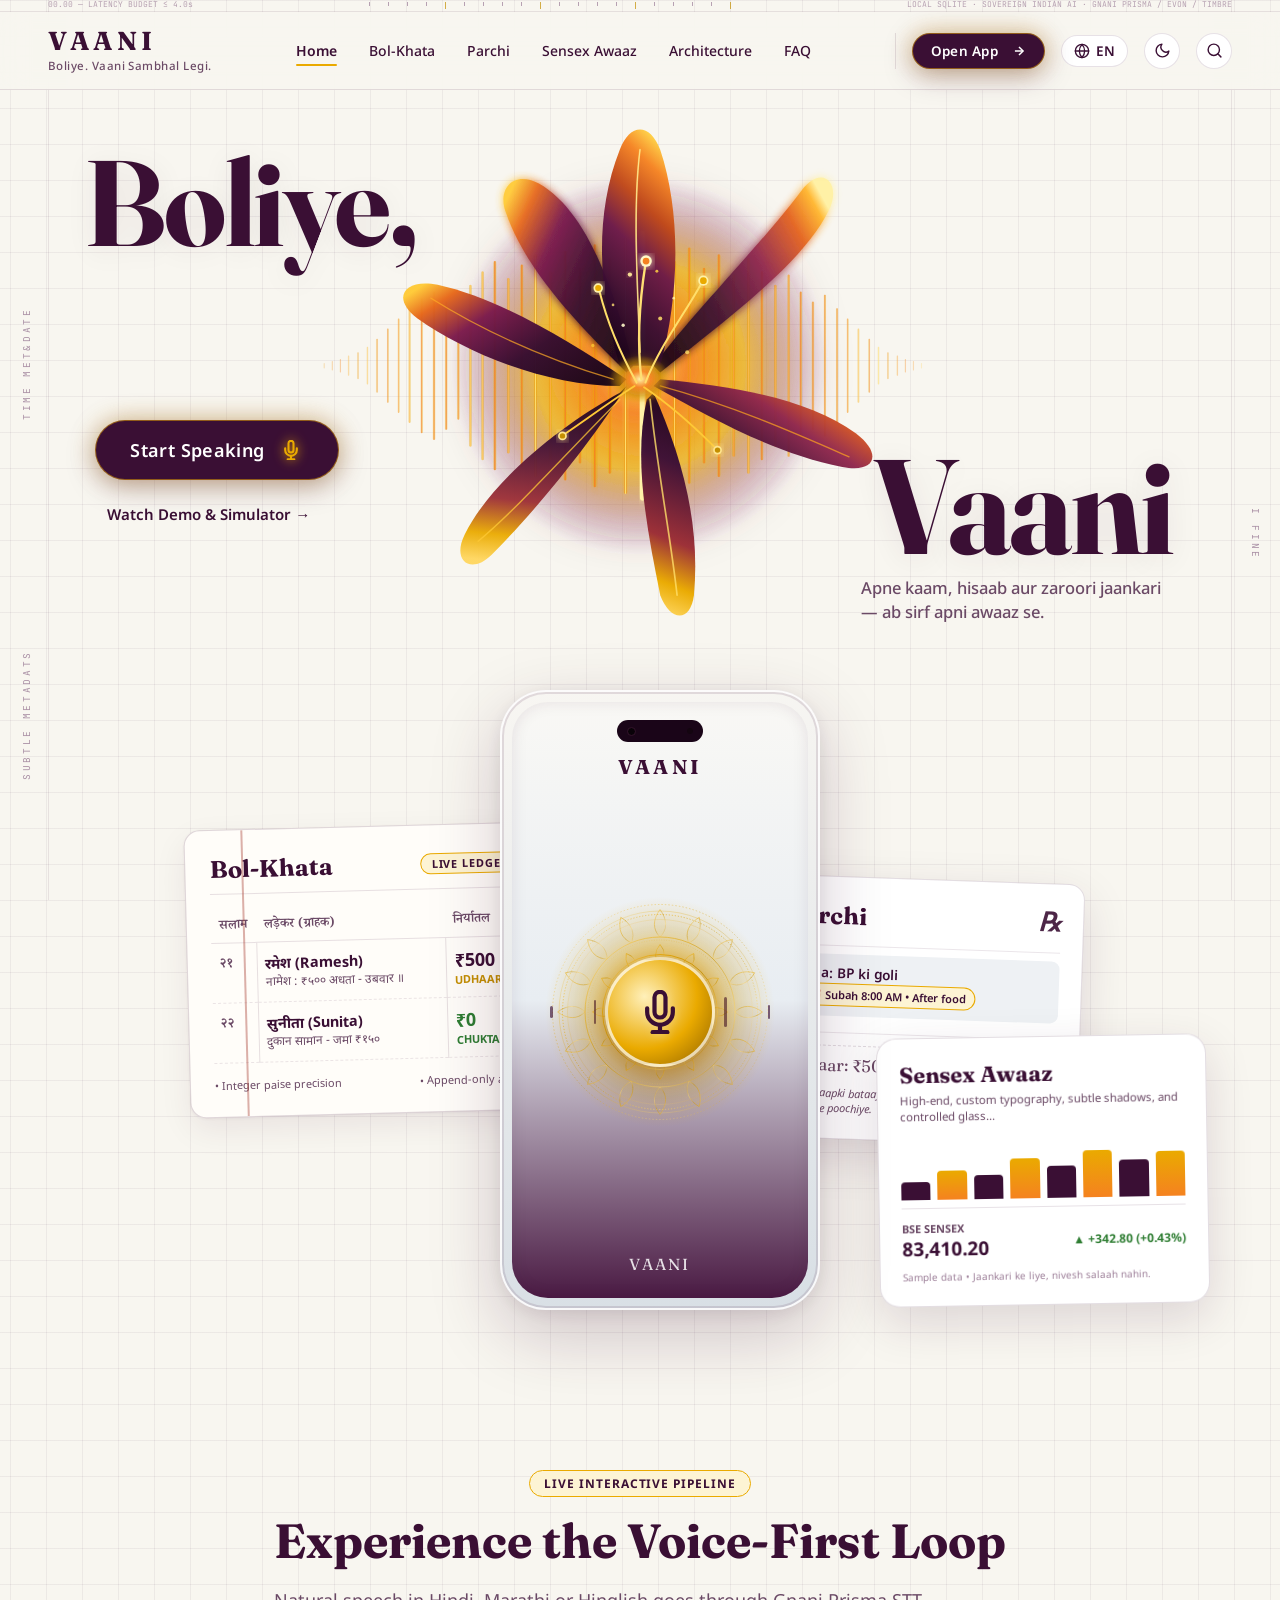
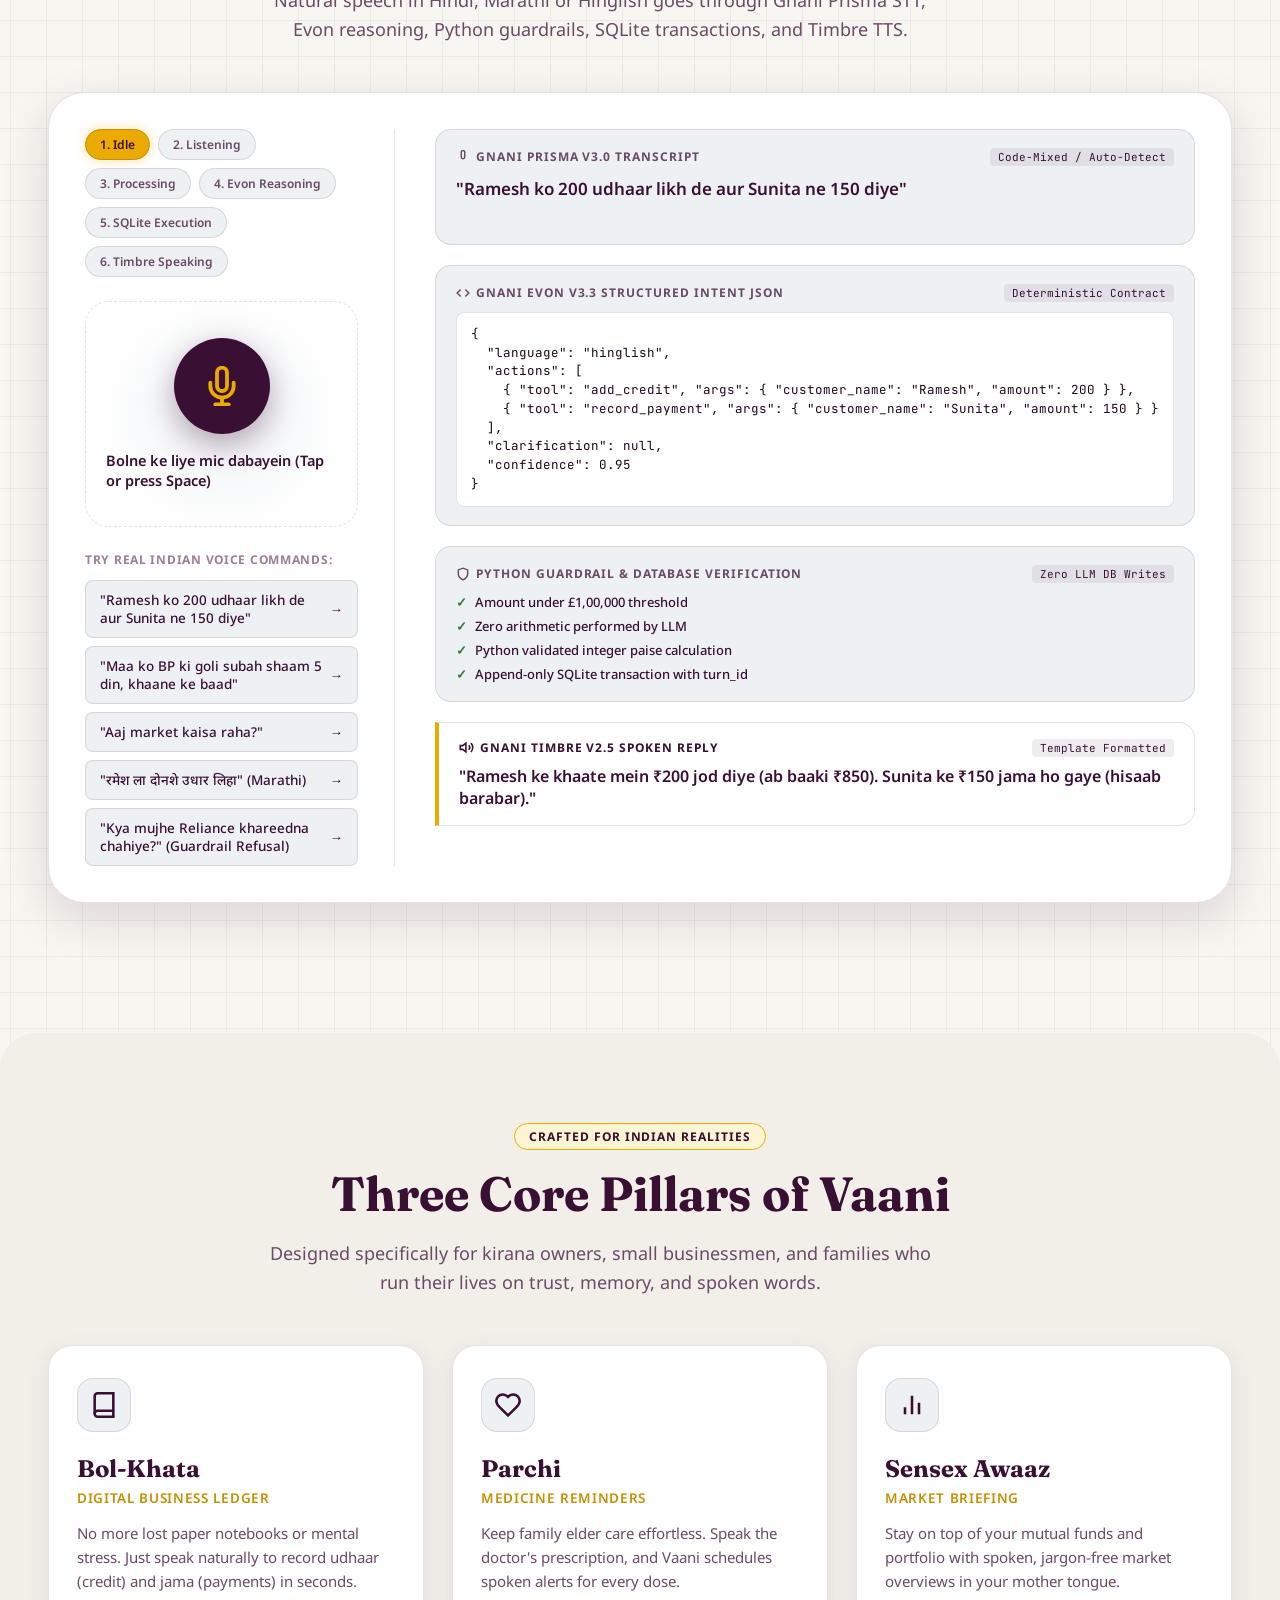
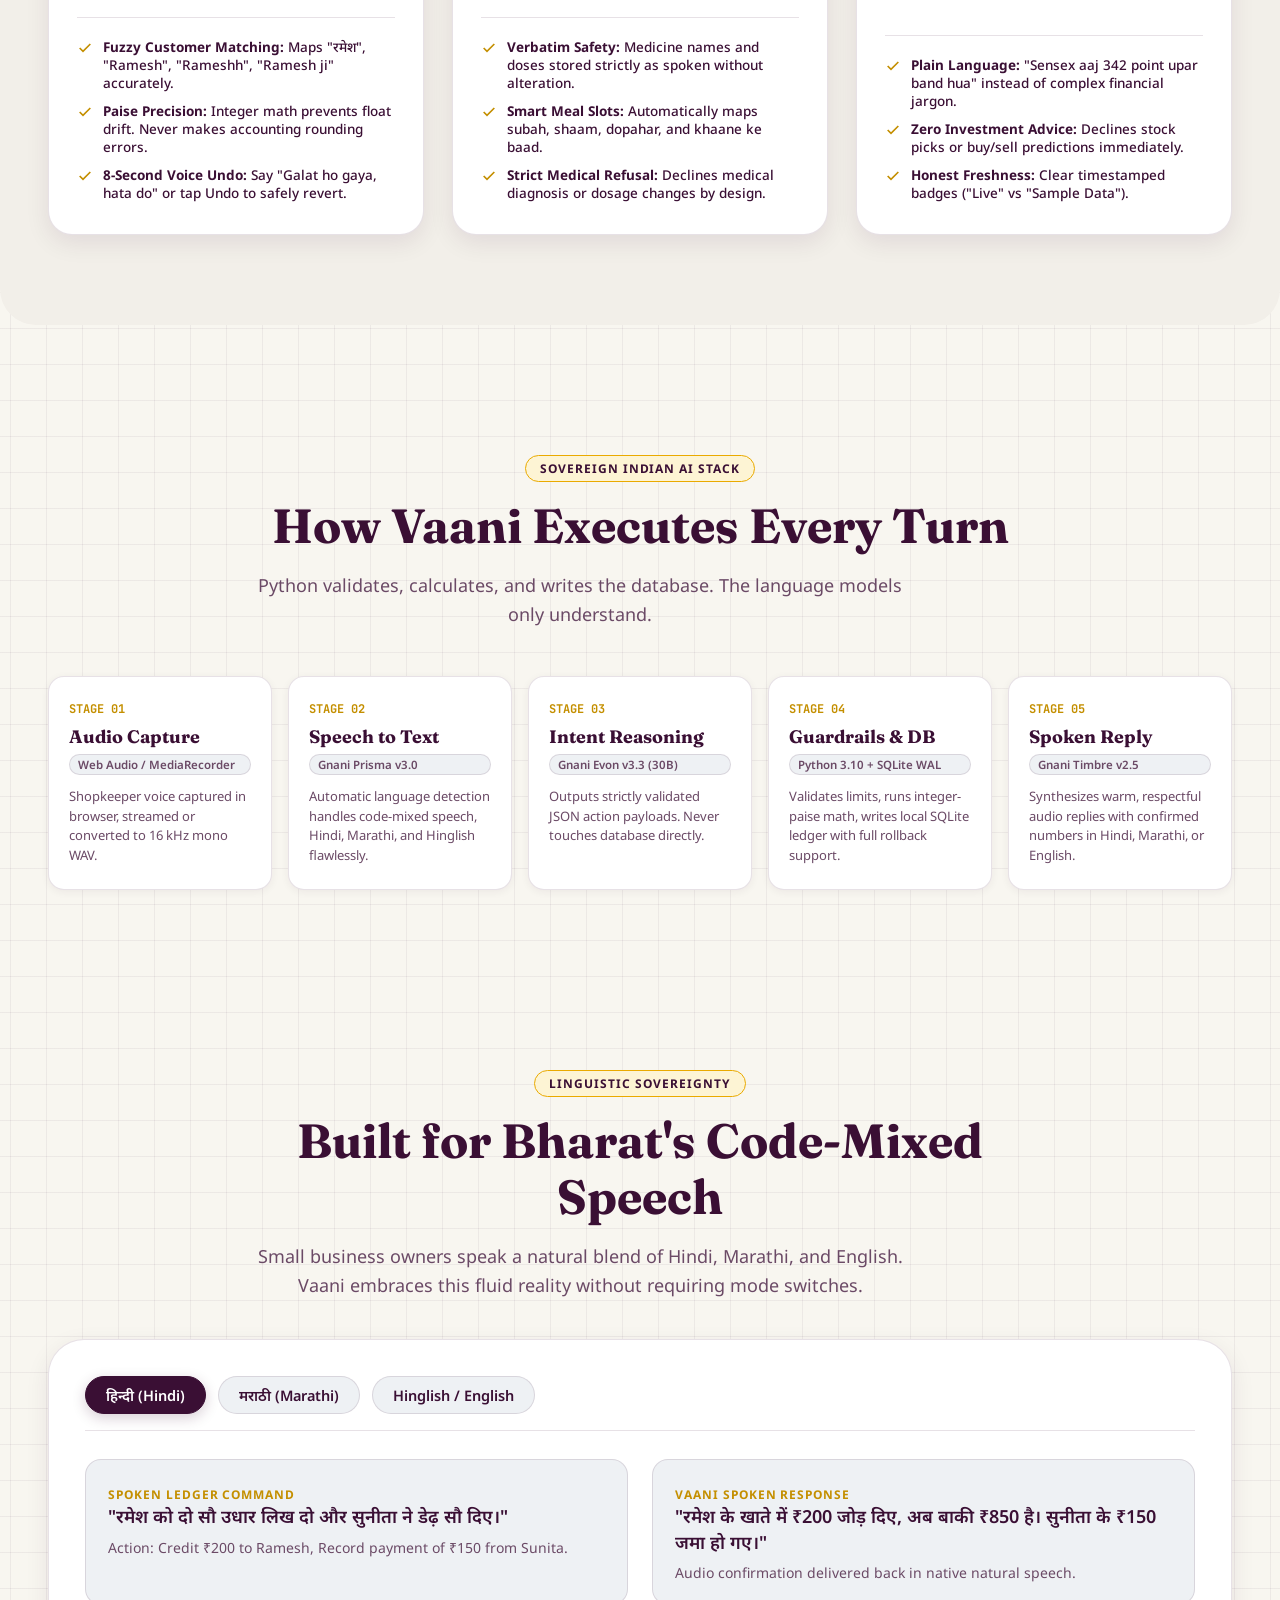
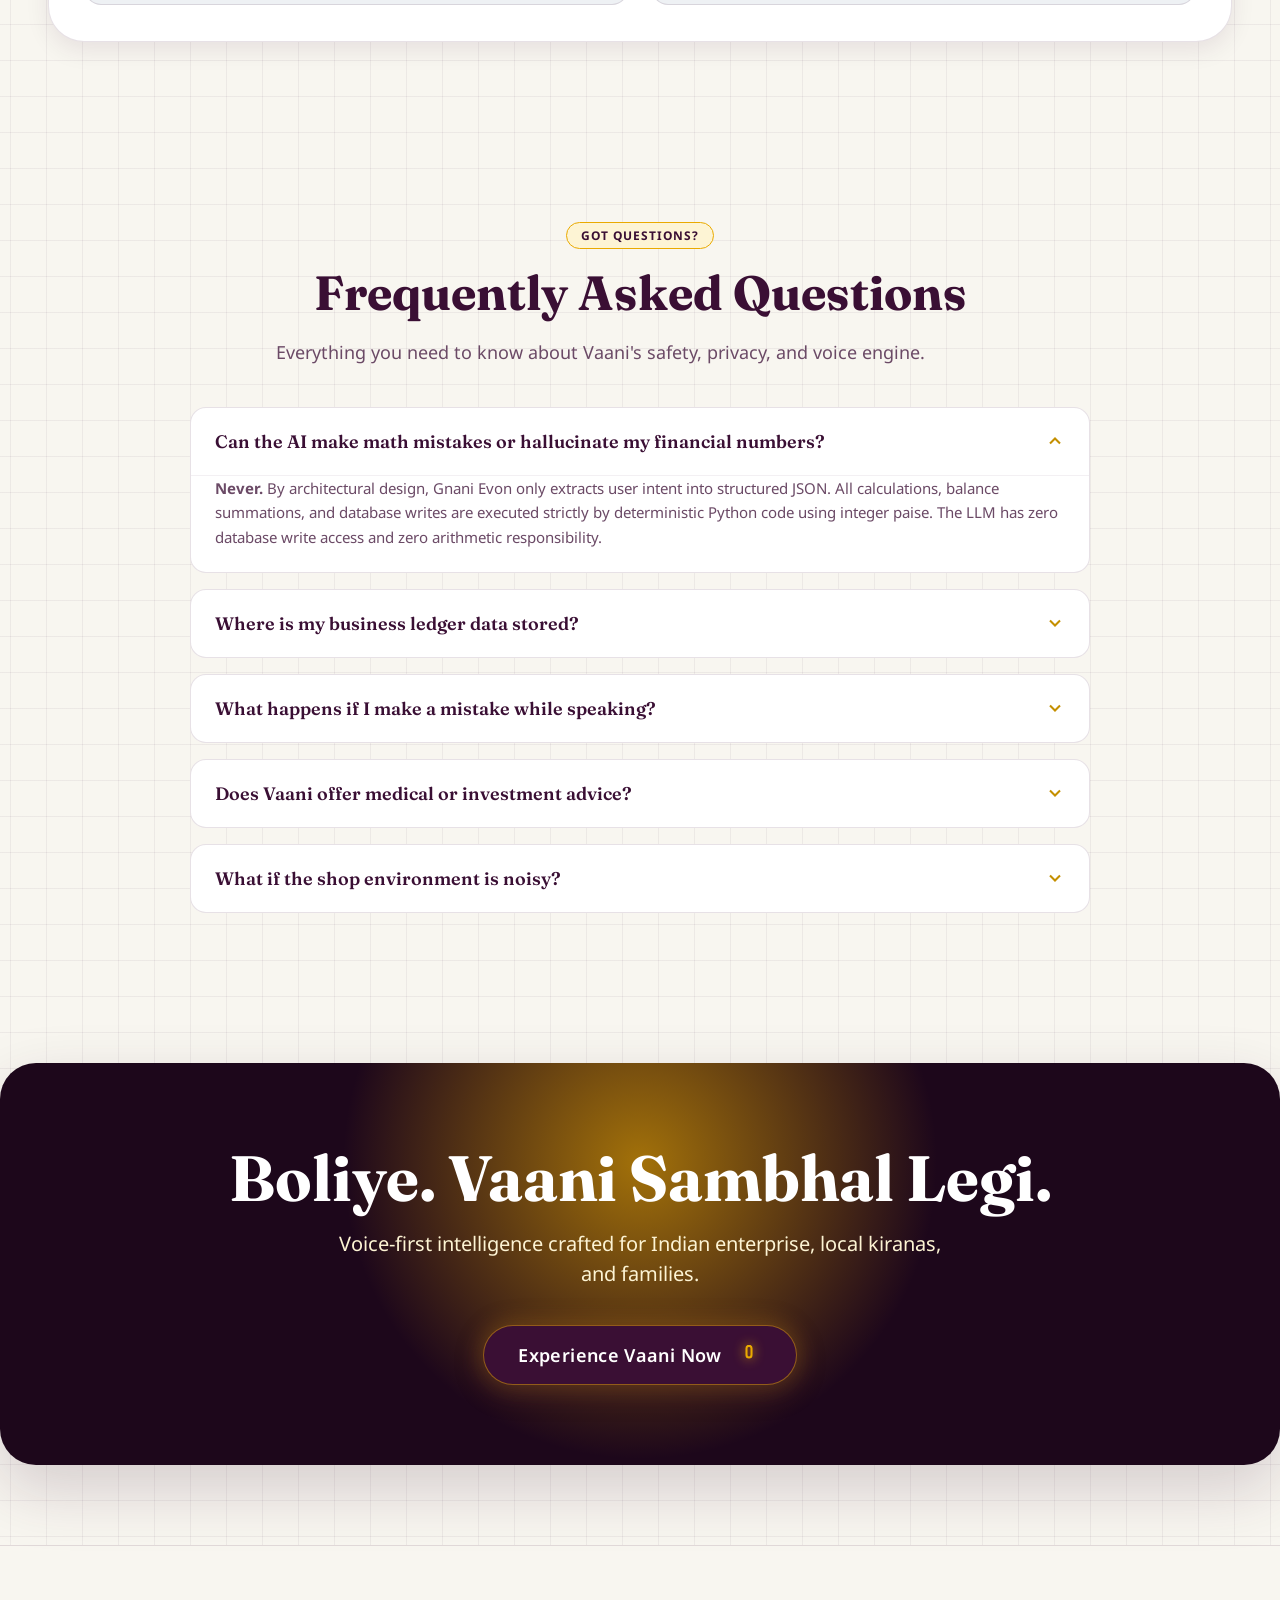
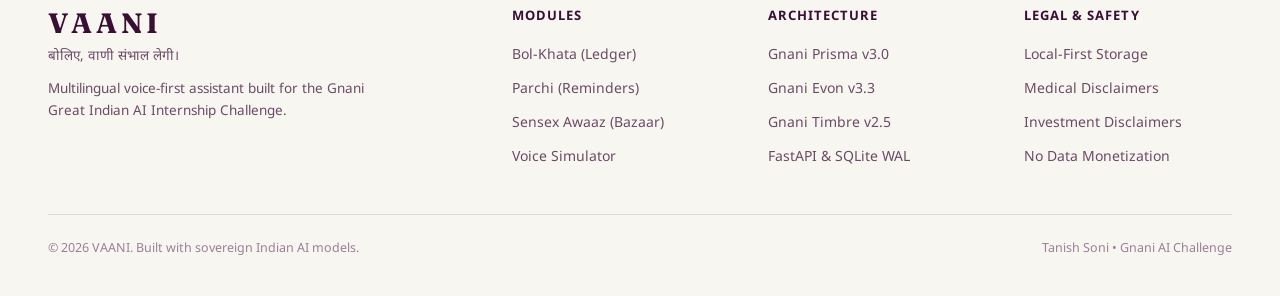
==== commit b84f6dfc: "." ====
--- a/frontend/index.html
+++ b/frontend/index.html
@@ -56,6 +56,12 @@
       </nav>
 
       <div class="nav-actions">
+        <!-- Direct Link to App Workspace -->
+        <a href="/app" class="btn-primary-voice" style="padding: 8px 18px; font-size: 13.5px; text-decoration: none;">
+          <span>Open App</span>
+          <svg width="14" height="14" viewBox="0 0 24 24" fill="none" stroke="currentColor" stroke-width="2.5"><line x1="5" y1="12" x2="19" y2="12"></line><polyline points="12 5 19 12 12 19"></polyline></svg>
+        </a>
+
         <!-- Multilingual Toggle Button -->
         <button id="langSelectorBtn" class="lang-selector-btn" title="Change Language (English / हिन्दी / मराठी)">
           <svg width="16" height="16" viewBox="0 0 24 24" fill="none" stroke="currentColor" stroke-width="2" stroke-linecap="round" stroke-linejoin="round">
@@ -109,7 +115,7 @@
 
         <!-- Hero Primary & Secondary CTAs (Left Side) -->
         <div class="hero-cta-group">
-          <a href="#voice-lab" id="heroVoiceBtn" class="btn-primary-voice">
+          <a href="/app" id="heroVoiceBtn" class="btn-primary-voice">
             <span id="heroVoiceBtnText">Start Speaking</span>
             <span class="mic-icon-pill">
               <svg width="20" height="20" viewBox="0 0 24 24" fill="none" stroke="currentColor" stroke-width="2.5" stroke-linecap="round" stroke-linejoin="round">
@@ -122,11 +128,7 @@
           </a>
 
           <a href="#voice-lab" class="link-secondary-demo">
-            <span>Watch Demo</span>
-            <svg width="15" height="15" viewBox="0 0 24 24" fill="none" stroke="currentColor" stroke-width="2.5" stroke-linecap="round" stroke-linejoin="round">
-              <line x1="5" y1="12" x2="19" y2="12"></line>
-              <polyline points="12 5 19 12 12 19"></polyline>
-            </svg>
+            <span>Watch Demo &amp; Simulator &rarr;</span>
           </a>
         </div>
       </div>
@@ -679,7 +681,7 @@
         Voice-first intelligence crafted for Indian enterprise, local kiranas, and families.
       </p>
       <div class="final-cta-buttons">
-        <a href="#voice-lab" class="btn-primary-voice">
+        <a href="/app" class="btn-primary-voice">
           <span id="finalCtaBtnText">Experience Vaani Now</span>
           <span class="mic-icon-pill">
             <svg width="20" height="20" viewBox="0 0 24 24" fill="none" stroke="currentColor" stroke-width="2.5"><path d="M12 1a3 3 0 0 0-3 3v8a3 3 0 0 0 6 0V4a3 3 0 0 0-3-3z"></path></svg>
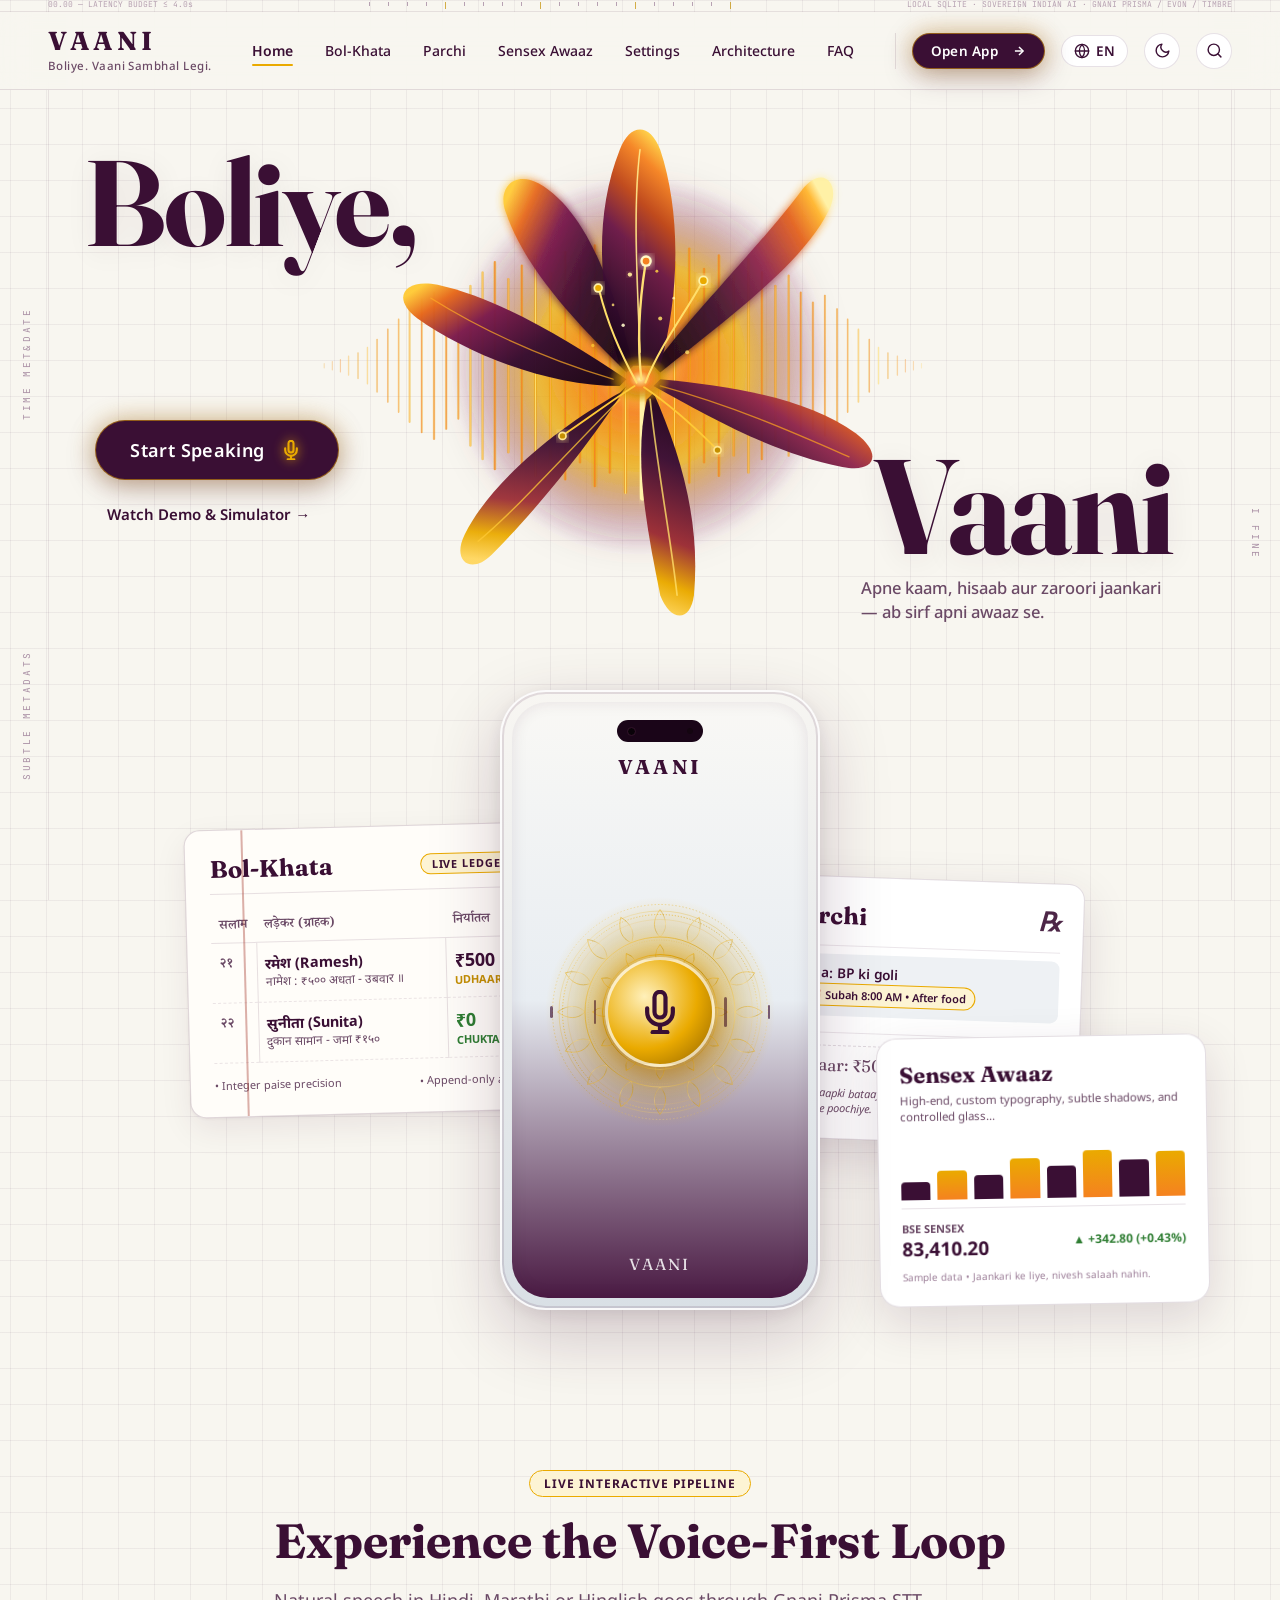
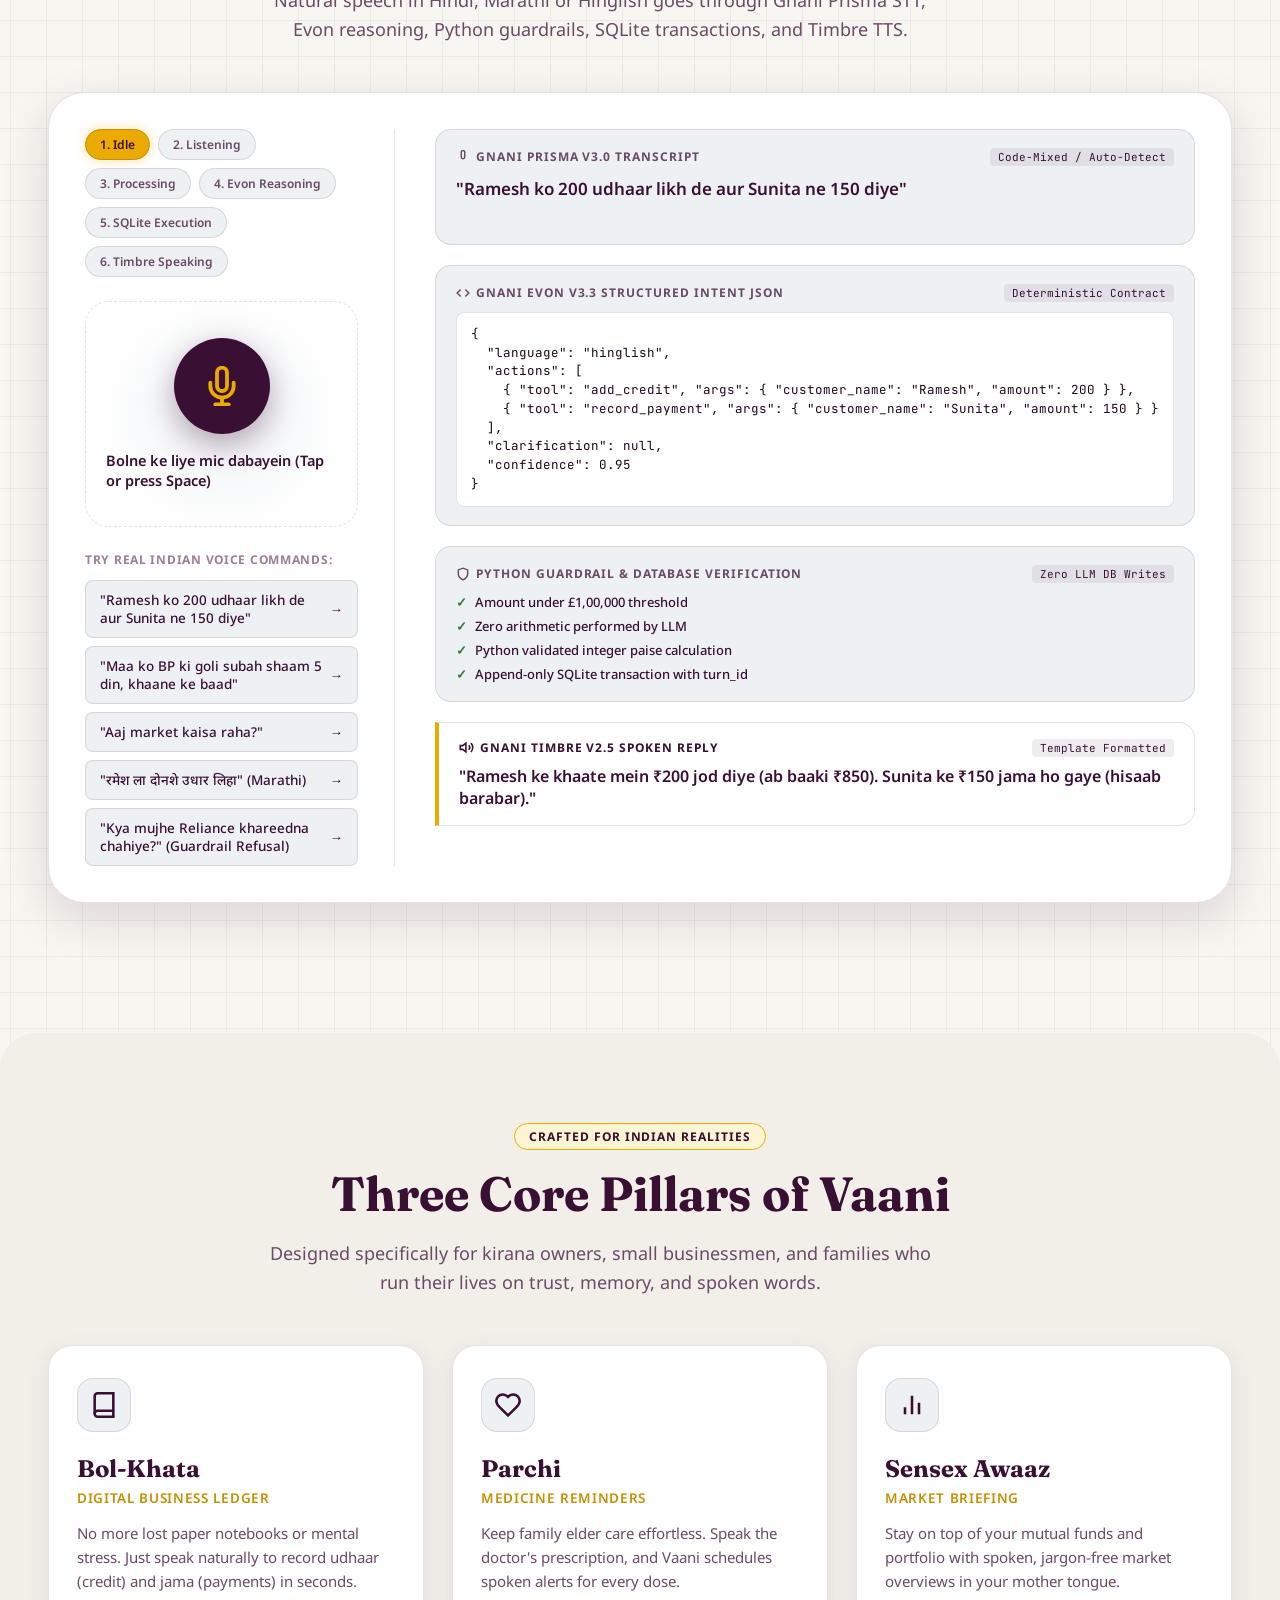
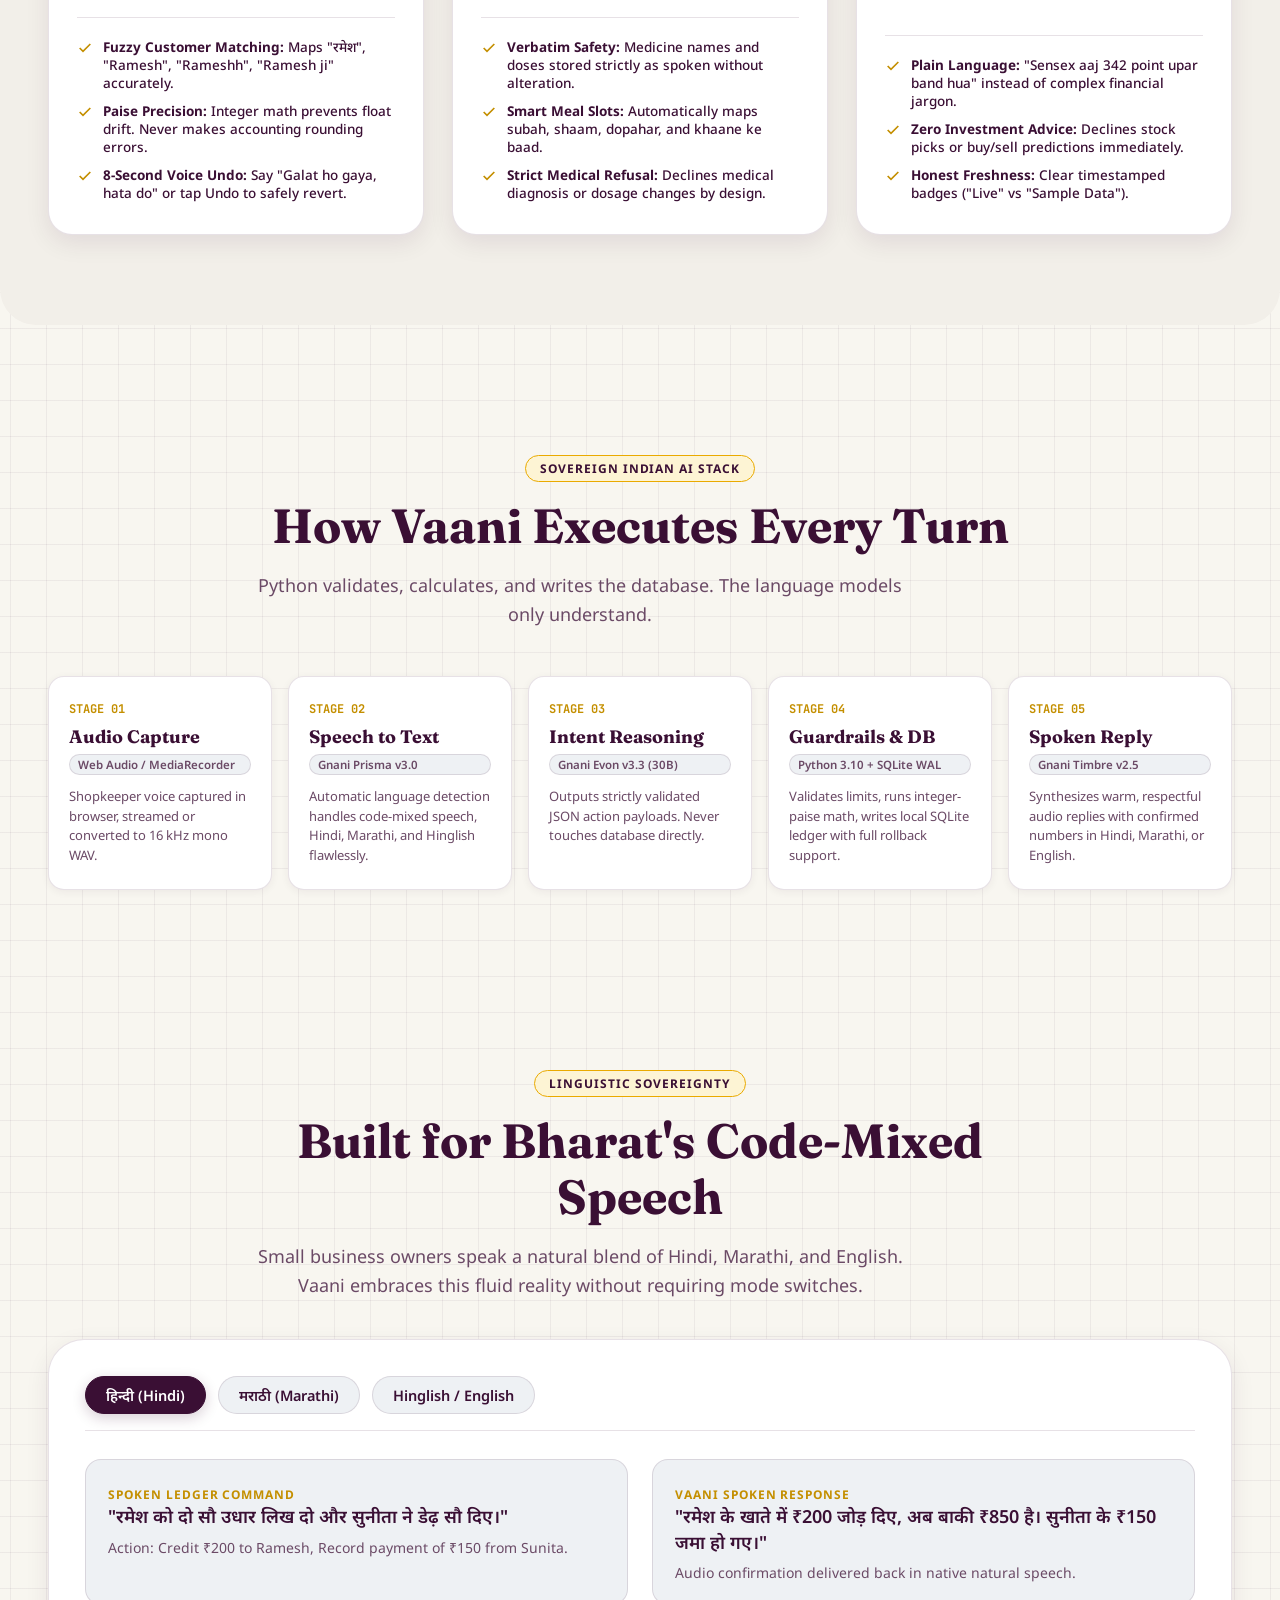
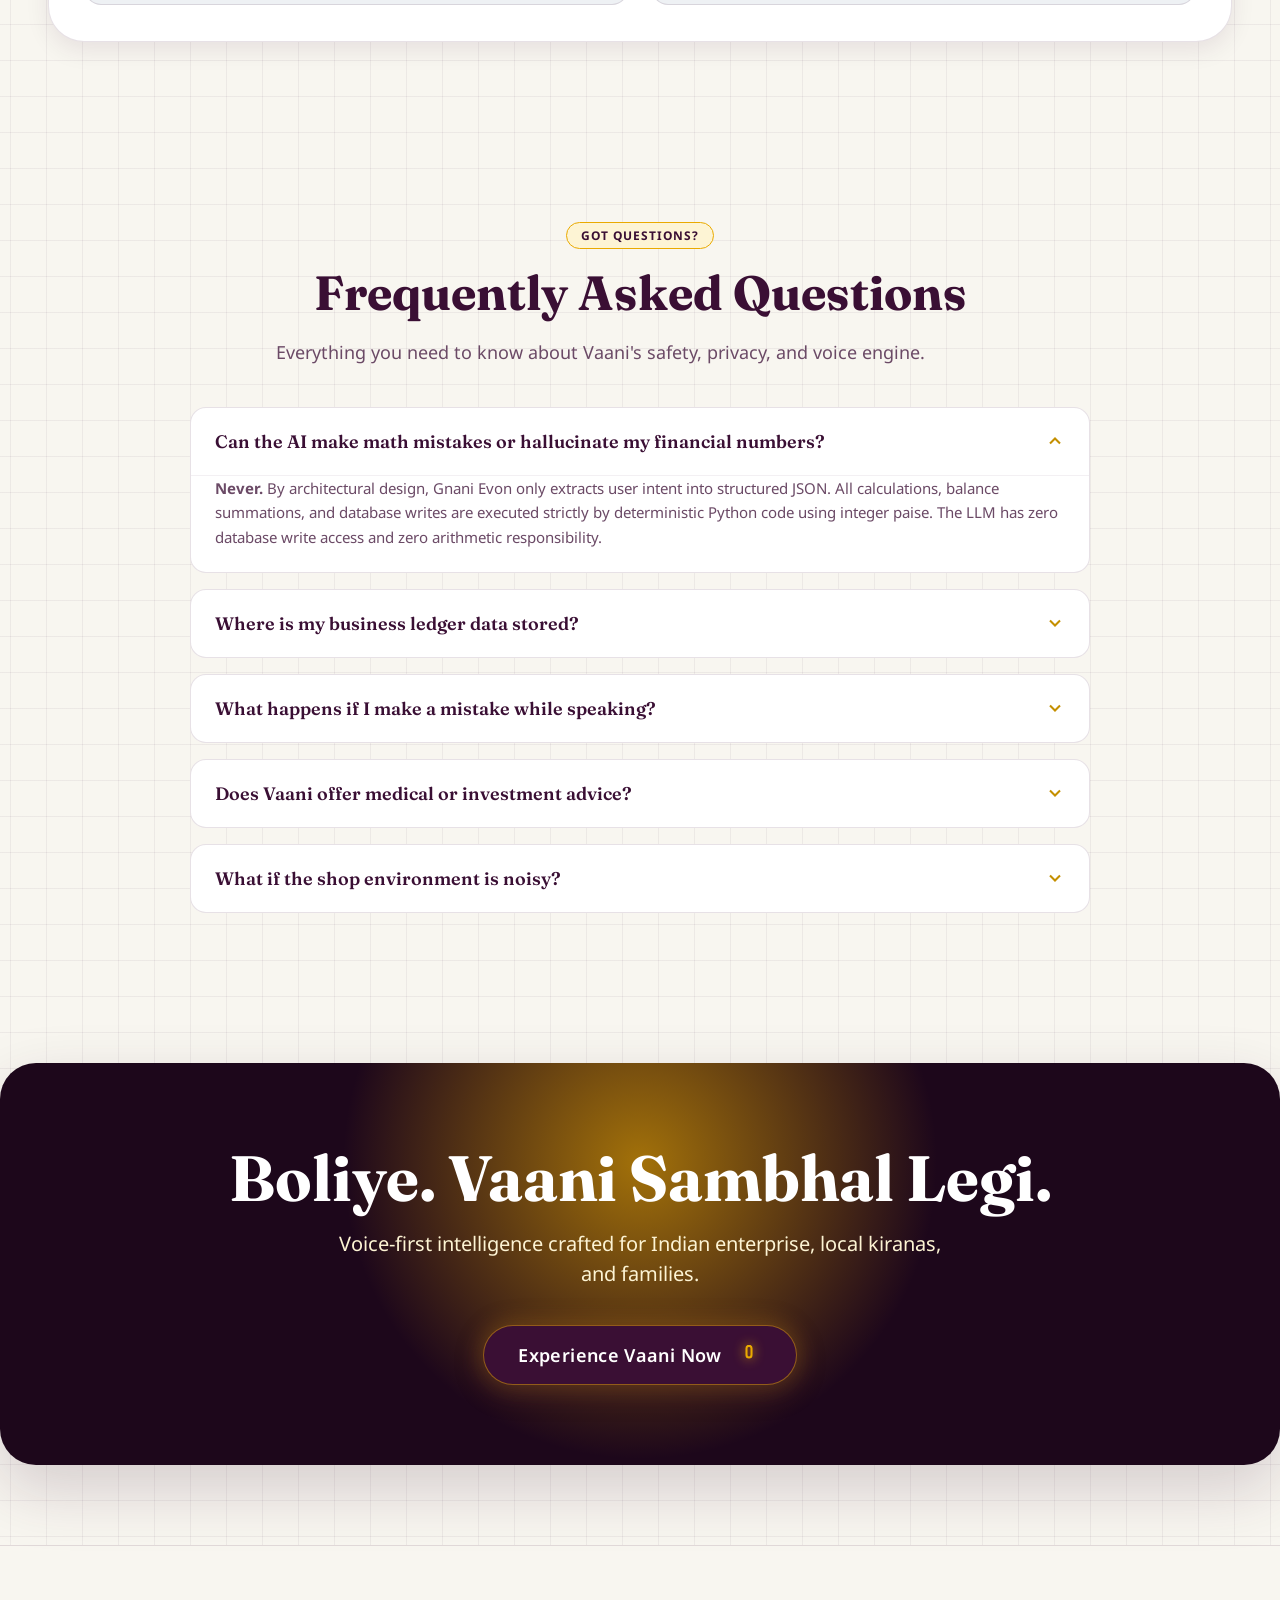
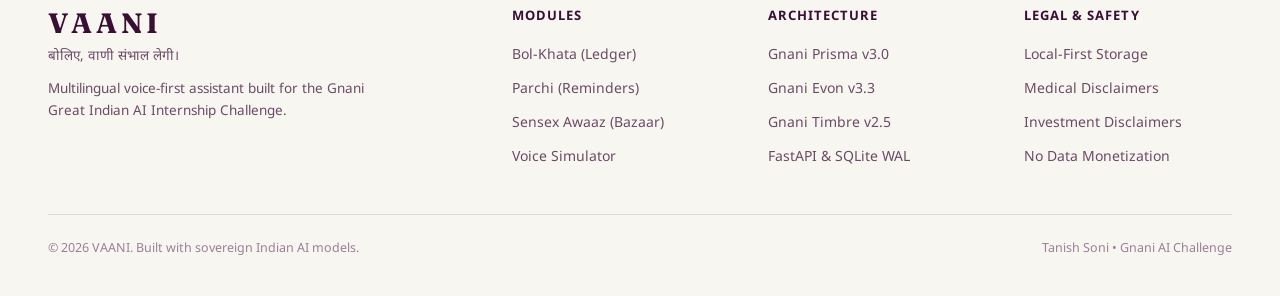
==== commit 7d89ed8b: "." ====
--- a/frontend/index.html
+++ b/frontend/index.html
@@ -48,9 +48,10 @@
 
       <nav class="nav-menu" aria-label="Main Navigation">
         <a href="#hero" class="nav-link active">Home</a>
-        <a href="#modules" class="nav-link">Bol-Khata</a>
-        <a href="#modules" class="nav-link">Parchi</a>
-        <a href="#modules" class="nav-link">Sensex Awaaz</a>
+        <a href="/app/bol-khata" class="nav-link">Bol-Khata</a>
+        <a href="/app/parchi" class="nav-link">Parchi</a>
+        <a href="/app/sensex-awaaz" class="nav-link">Sensex Awaaz</a>
+        <a href="/app/settings" class="nav-link">Settings</a>
         <a href="#how-it-works" class="nav-link">Architecture</a>
         <a href="#faq" class="nav-link">FAQ</a>
       </nav>
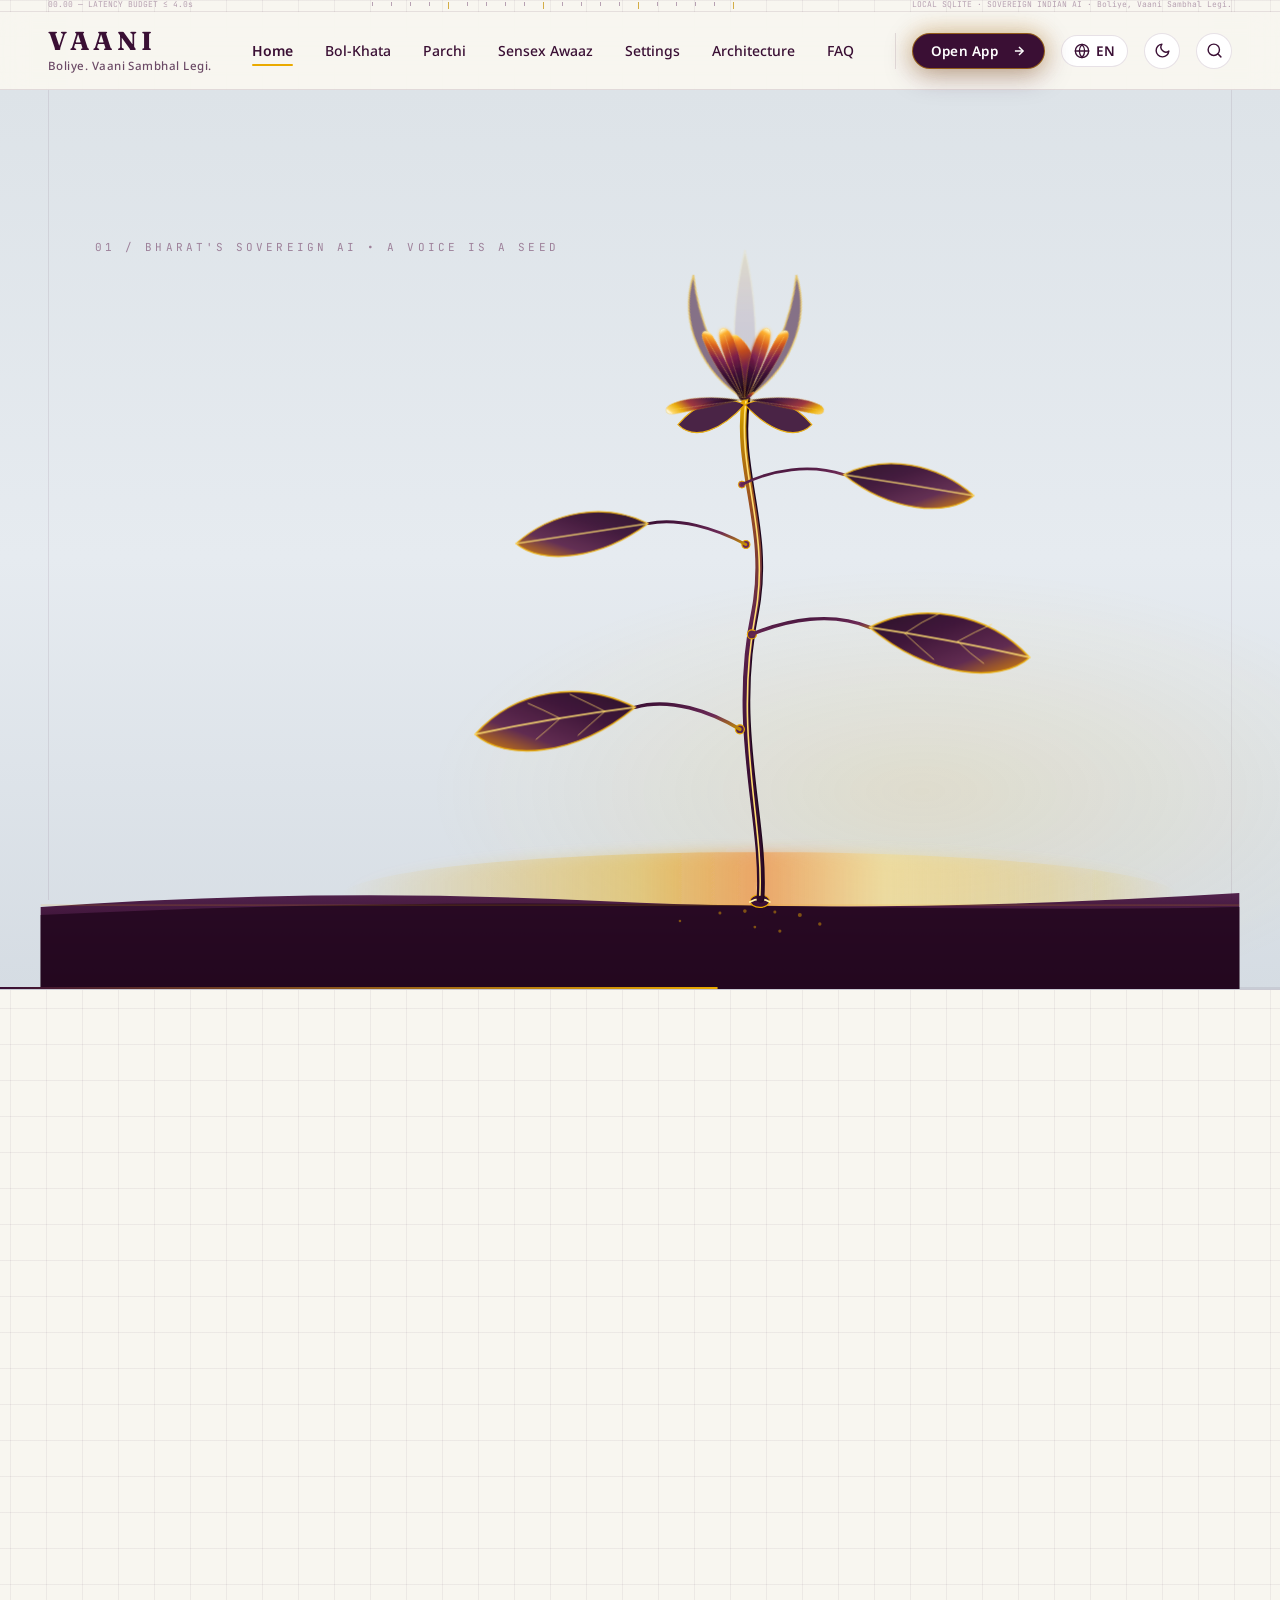
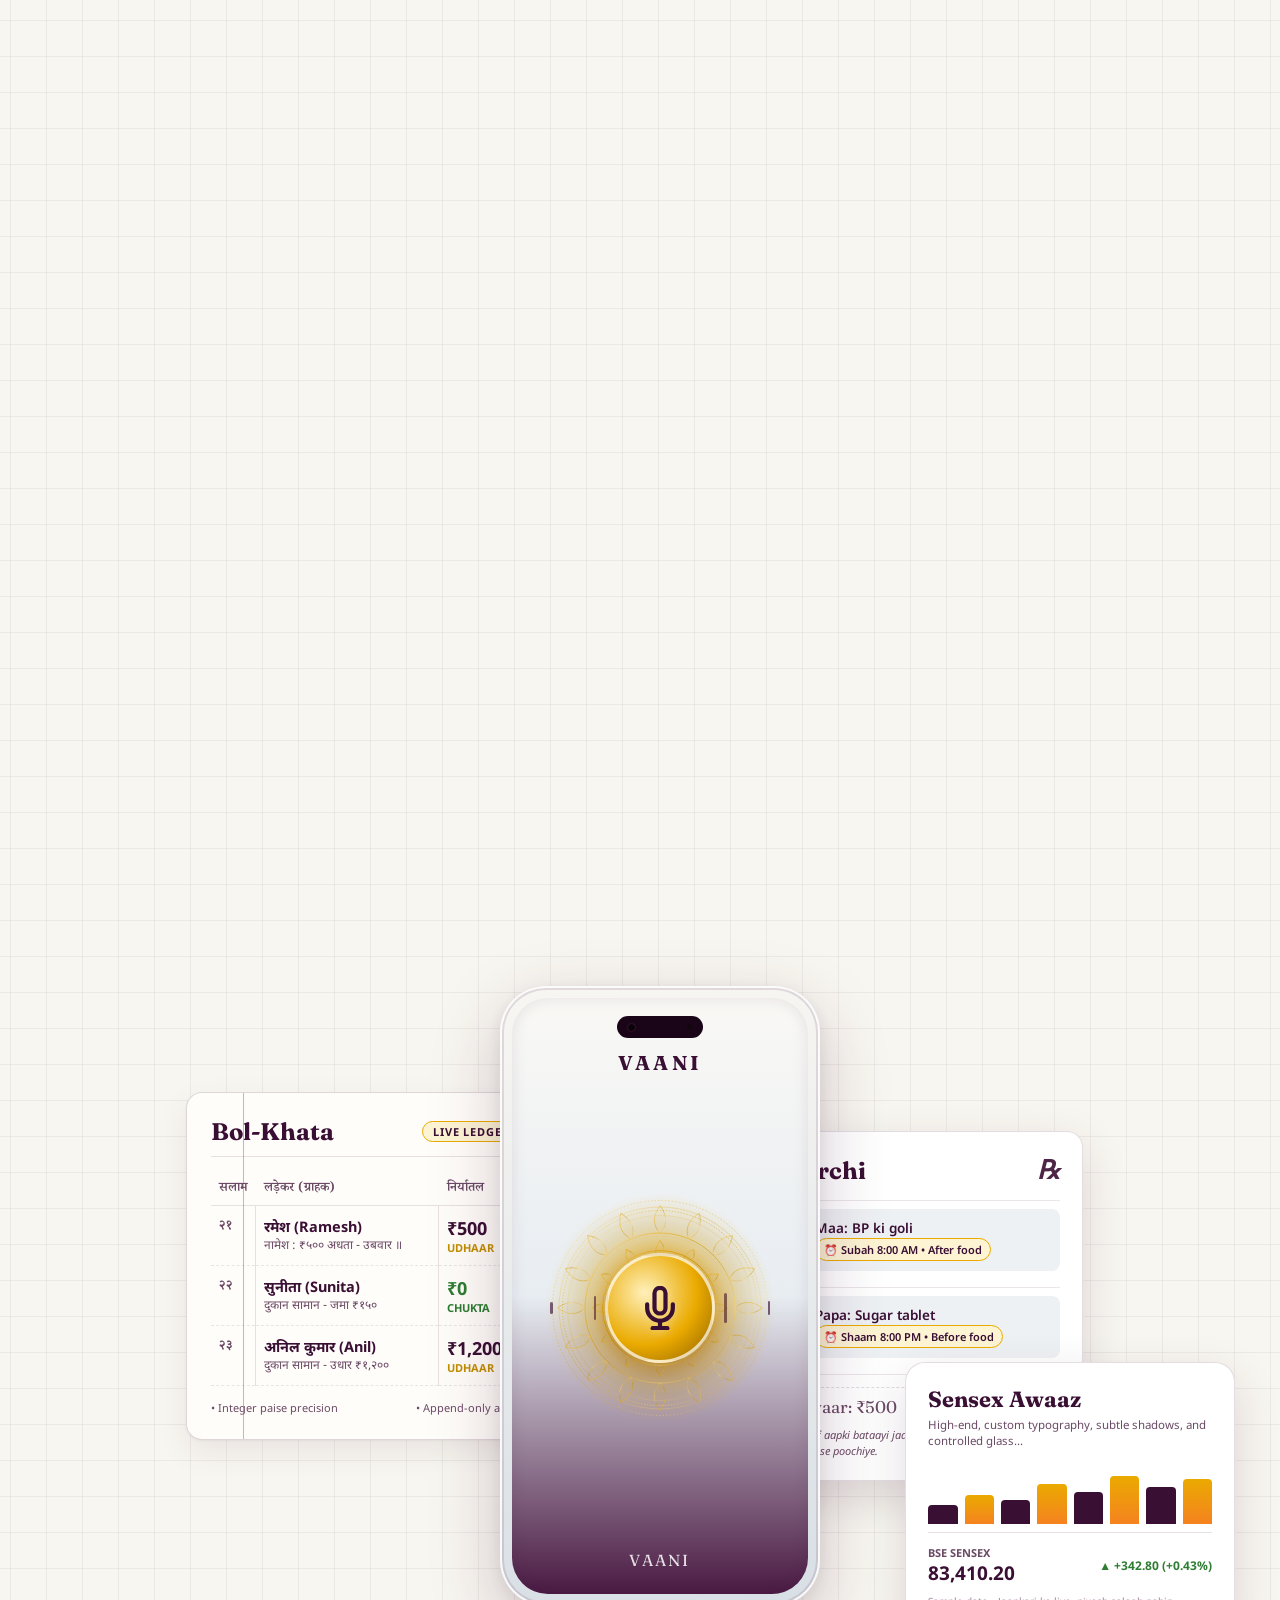
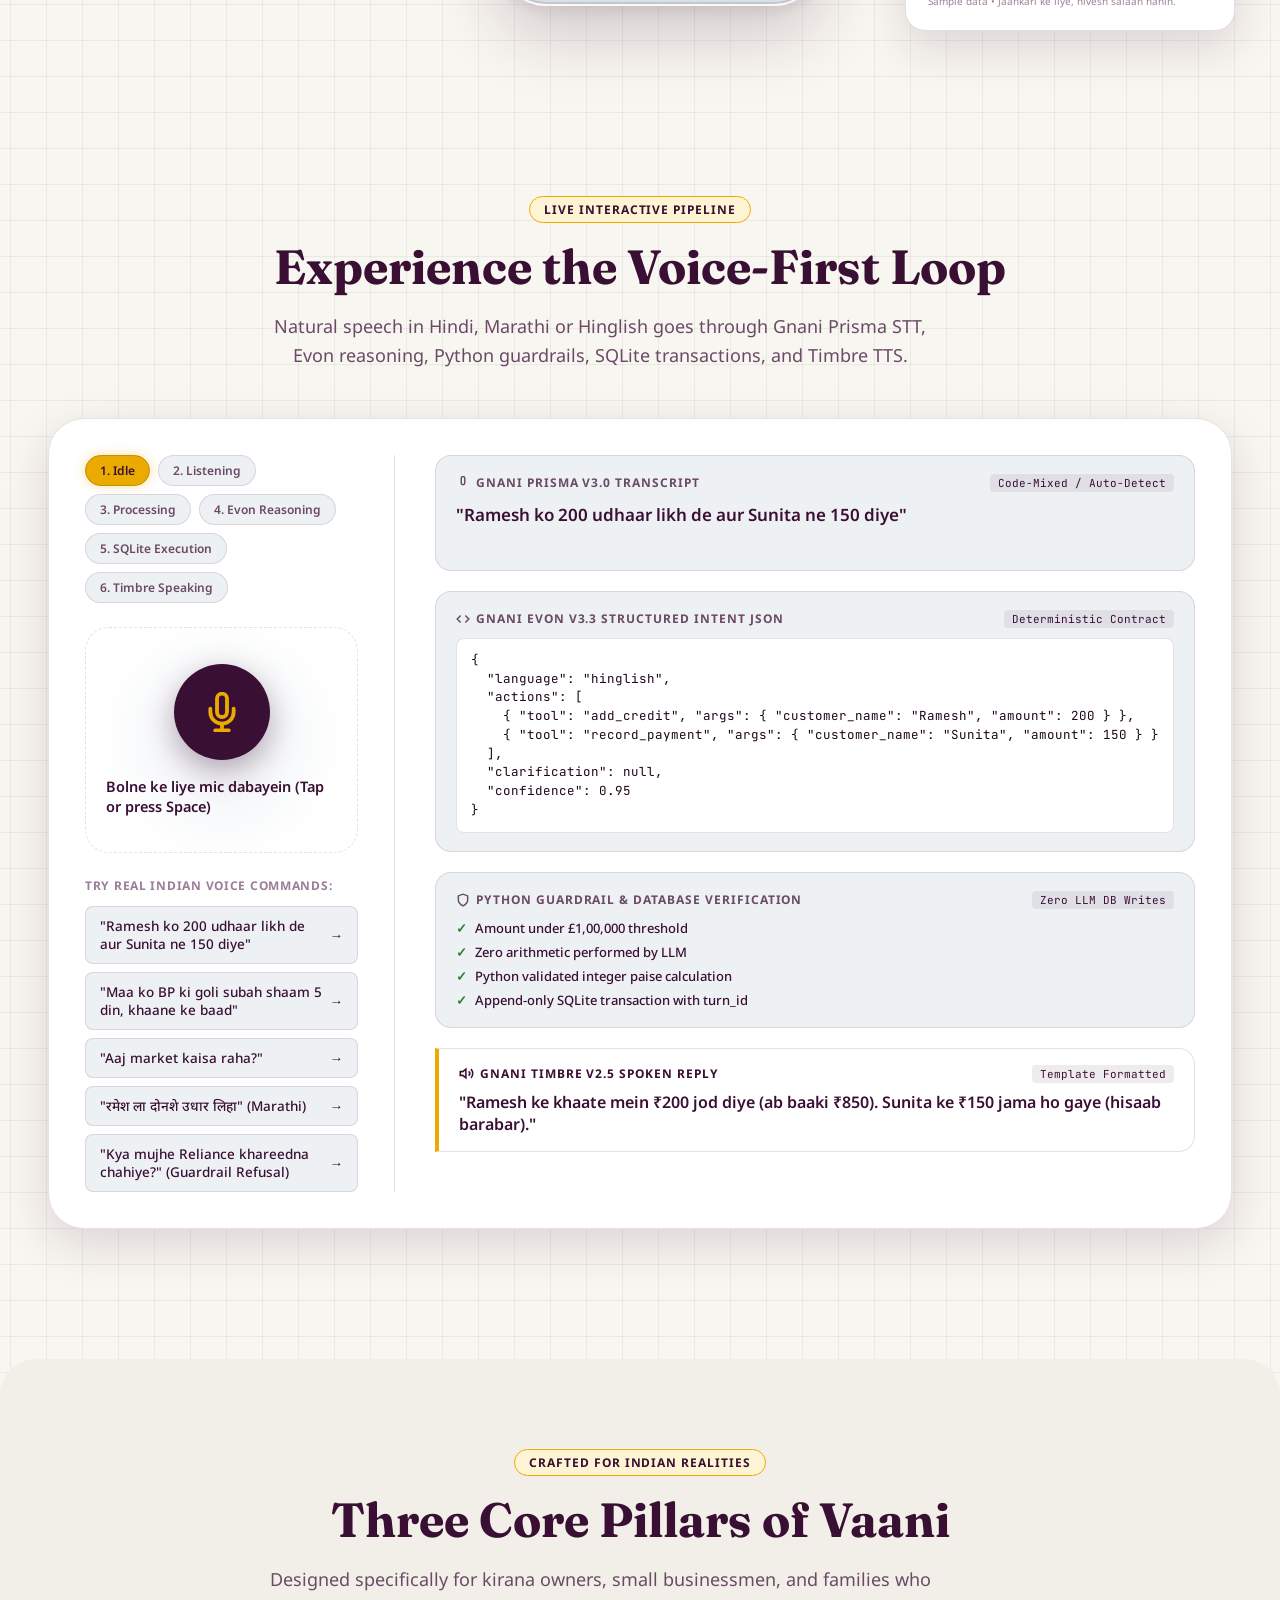
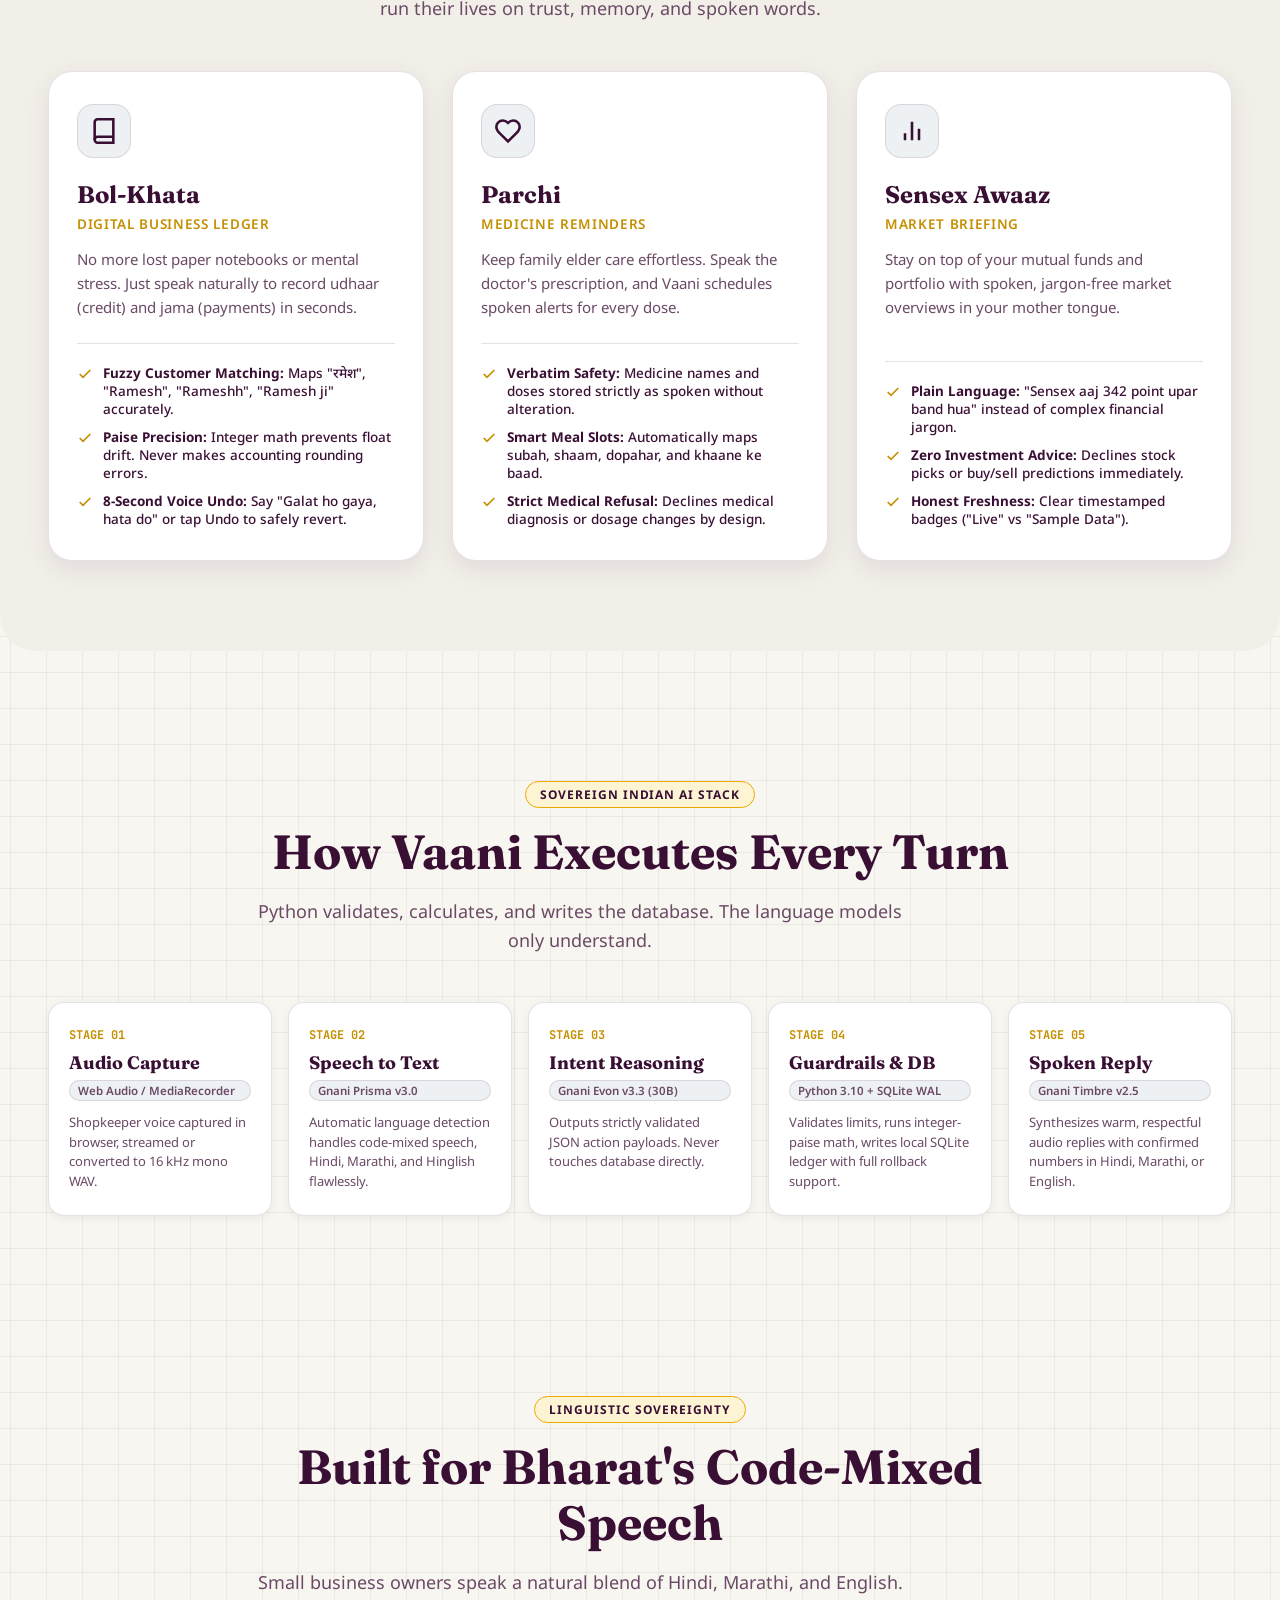
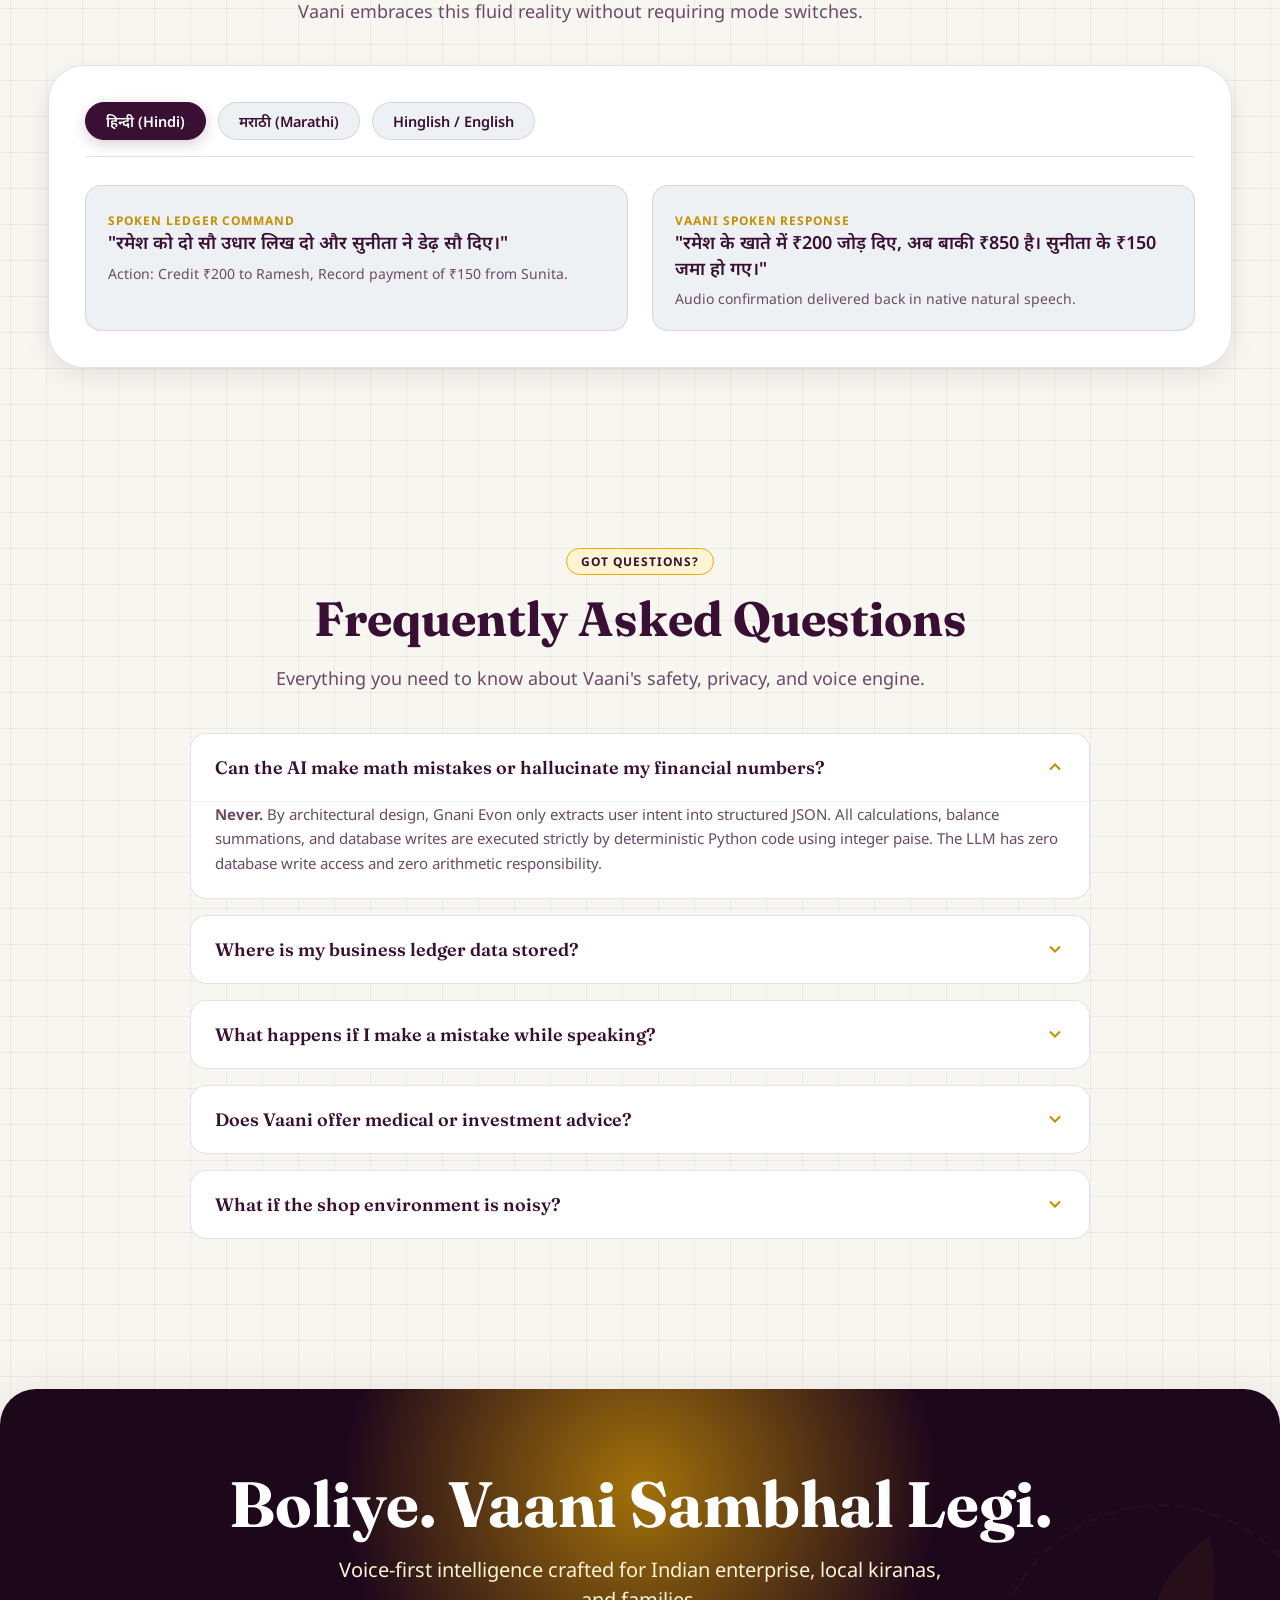
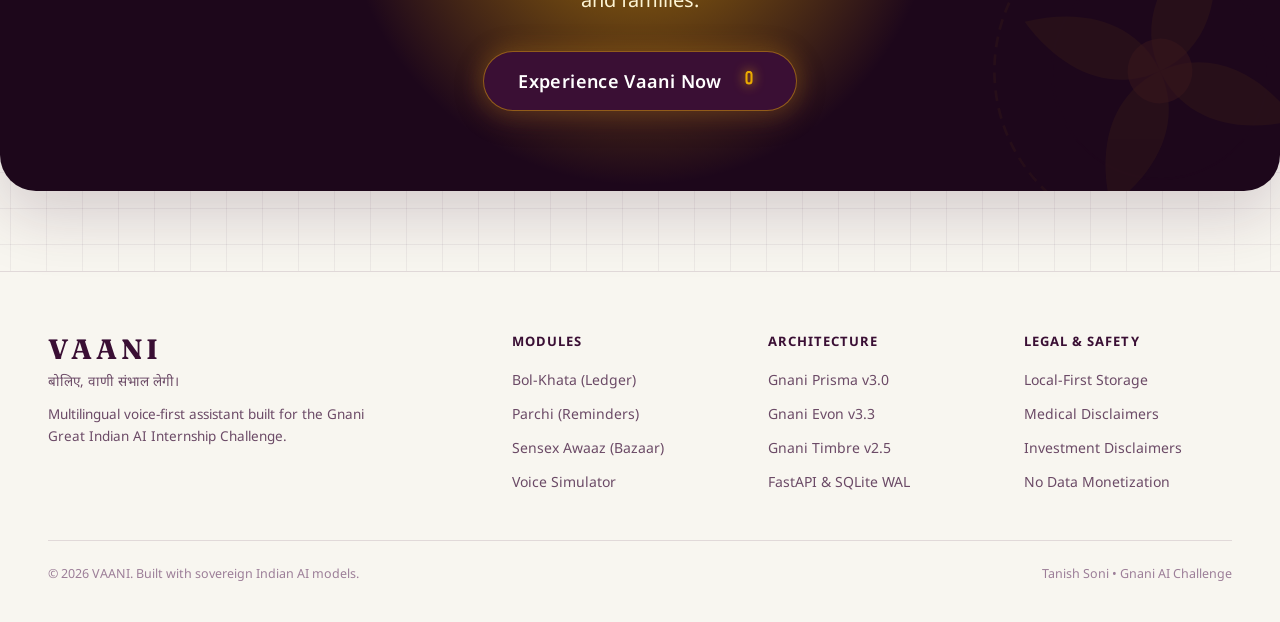
==== commit 10b051df: "." ====
--- a/frontend/index.html
+++ b/frontend/index.html
@@ -33,7 +33,7 @@
       <span></span><span></span><span></span><span></span><span></span>
       <span></span><span></span><span></span><span></span><span></span>
     </div>
-    <span>LOCAL SQLITE &middot; SOVEREIGN INDIAN AI &middot; GNANI PRISMA / EVON / TIMBRE</span>
+    <span>LOCAL SQLITE &middot; SOVEREIGN INDIAN AI &middot; Boliye, Vaani Sambhal Legi.</span>
   </div>
 
   <!-- ==========================================================================
@@ -93,44 +93,636 @@
 
   <main>
     <!-- ==========================================================================
-         HERO SECTION (FAITHFUL TO REFERENCE IMAGE)
+         HERO SECTION — SCROLL-DRIVEN CINEMATIC BLOSSOM
          ========================================================================== -->
-    <section id="hero" class="hero-section">
-      <div class="hero-canvas">
-        <!-- Giant Headline 1 (Top Left) -->
-        <h1 id="heroHeadlineBoliye" class="headline-boliye">Boliye,</h1>
-
-        <!-- High-End Botanical Floral Artwork & Integrated Audio Waveform -->
-        <div class="hero-artwork-wrap">
-          <img src="assets/botanical-artwork.svg" alt="Botanical orchid artwork with integrated golden audio waveforms" loading="eager">
-        </div>
-
-        <!-- Giant Headline 2 (Bottom Right) -->
-        <div id="heroHeadlineVaani" class="headline-vaani">Vaani</div>
-
-        <!-- Supporting Editorial Copy (Under Vaani) -->
-        <p id="heroSupportingCopy" class="hero-supporting-copy">
-          <span>Apne kaam, hisaab aur zaroori jaankari</span>
-          <span>&mdash; ab sirf apni awaaz se.</span>
-        </p>
-
-        <!-- Hero Primary & Secondary CTAs (Left Side) -->
-        <div class="hero-cta-group">
-          <a href="/app" id="heroVoiceBtn" class="btn-primary-voice">
-            <span id="heroVoiceBtnText">Start Speaking</span>
-            <span class="mic-icon-pill">
-              <svg width="20" height="20" viewBox="0 0 24 24" fill="none" stroke="currentColor" stroke-width="2.5" stroke-linecap="round" stroke-linejoin="round">
-                <path d="M12 1a3 3 0 0 0-3 3v8a3 3 0 0 0 6 0V4a3 3 0 0 0-3-3z"></path>
-                <path d="M19 10v2a7 7 0 0 1-14 0v-2"></path>
-                <line x1="12" y1="19" x2="12" y2="23"></line>
-                <line x1="8" y1="23" x2="16" y2="23"></line>
-              </svg>
-            </span>
-          </a>
-
-          <a href="#voice-lab" class="link-secondary-demo">
-            <span>Watch Demo &amp; Simulator &rarr;</span>
-          </a>
+    <section id="hero" class="hero-section hero-blossom-section">
+      <div class="hero-blossom-track" id="heroBlossomTrack">
+        <div class="hero-blossom-sticky" id="heroBlossomSticky">
+          <!-- MASTER BOTANICAL BLOSSOM SVG SCENE (Physically anchored to earth ground) -->
+          <svg xmlns="http://www.w3.org/2000/svg" viewBox="0 0 1200 900" width="100%" height="100%" fill="none" class="botanical-blossom-svg" id="botanicalBlossomSvg" preserveAspectRatio="xMidYMax meet">
+  <defs>
+    <!-- Soil / Ground Gradients -->
+    <linearGradient id="groundEarthGrad" x1="0" y1="0" x2="0" y2="1">
+      <stop offset="0%" stop-color="#4A1844" stop-opacity="0.95"/>
+      <stop offset="30%" stop-color="#3A0F34" stop-opacity="0.98"/>
+      <stop offset="70%" stop-color="#230720" stop-opacity="1"/>
+      <stop offset="100%" stop-color="#150313" stop-opacity="1"/>
+    </linearGradient>
+
+    <linearGradient id="horizonGlow" x1="0" y1="0" x2="1" y2="0">
+      <stop offset="0%" stop-color="#EAAA00" stop-opacity="0"/>
+      <stop offset="35%" stop-color="#EAAA00" stop-opacity="0.4"/>
+      <stop offset="50%" stop-color="#F58220" stop-opacity="0.75"/>
+      <stop offset="65%" stop-color="#FFDA66" stop-opacity="0.5"/>
+      <stop offset="100%" stop-color="#EAAA00" stop-opacity="0"/>
+    </linearGradient>
+
+    <!-- Stem Gradient (Earth-Aubergine to Fresh Golden-Sap) -->
+    <linearGradient id="stemGrad" x1="0" y1="1" x2="0" y2="0">
+      <stop offset="0%" stop-color="#2B0A26"/>
+      <stop offset="25%" stop-color="#3A0F34"/>
+      <stop offset="55%" stop-color="#5E234E"/>
+      <stop offset="80%" stop-color="#9C5220"/>
+      <stop offset="95%" stop-color="#C48F00"/>
+      <stop offset="100%" stop-color="#EAAA00"/>
+    </linearGradient>
+
+    <!-- Branch Gradient -->
+    <linearGradient id="branchGrad" x1="0" y1="0" x2="1" y2="1">
+      <stop offset="0%" stop-color="#3A0F34"/>
+      <stop offset="60%" stop-color="#6B2956"/>
+      <stop offset="100%" stop-color="#C48F00"/>
+    </linearGradient>
+
+    <!-- Leaf Gradients (Rich Organic Veins) -->
+    <linearGradient id="leafGradLeft" x1="1" y1="0" x2="0" y2="1">
+      <stop offset="0%" stop-color="#250B22"/>
+      <stop offset="35%" stop-color="#3A0F34"/>
+      <stop offset="70%" stop-color="#5C254B"/>
+      <stop offset="90%" stop-color="#B26515"/>
+      <stop offset="100%" stop-color="#EAAA00"/>
+    </linearGradient>
+
+    <linearGradient id="leafGradRight" x1="0" y1="0" x2="1" y2="1">
+      <stop offset="0%" stop-color="#250B22"/>
+      <stop offset="35%" stop-color="#3A0F34"/>
+      <stop offset="70%" stop-color="#5C254B"/>
+      <stop offset="90%" stop-color="#B26515"/>
+      <stop offset="100%" stop-color="#EAAA00"/>
+    </linearGradient>
+
+    <!-- Petal Multi-Stop Gradients -->
+    <linearGradient id="petalGradDorsal" x1="0.5" y1="1" x2="0.5" y2="0">
+      <stop offset="0%" stop-color="#1F051C"/>
+      <stop offset="22%" stop-color="#3A0F34"/>
+      <stop offset="48%" stop-color="#6E1748"/>
+      <stop offset="72%" stop-color="#BF4617"/>
+      <stop offset="88%" stop-color="#F58220"/>
+      <stop offset="97%" stop-color="#FFD043"/>
+      <stop offset="100%" stop-color="#FFF5CC"/>
+    </linearGradient>
+
+    <linearGradient id="petalGradLateralLeft" x1="1" y1="0.8" x2="0" y2="0.1">
+      <stop offset="0%" stop-color="#1A0417"/>
+      <stop offset="28%" stop-color="#380C32"/>
+      <stop offset="55%" stop-color="#7C1D4A"/>
+      <stop offset="78%" stop-color="#D95C18"/>
+      <stop offset="94%" stop-color="#FFAE26"/>
+      <stop offset="100%" stop-color="#FFF2B2"/>
+    </linearGradient>
+
+    <linearGradient id="petalGradLateralRight" x1="0" y1="0.8" x2="1" y2="0.1">
+      <stop offset="0%" stop-color="#1A0417"/>
+      <stop offset="28%" stop-color="#380C32"/>
+      <stop offset="55%" stop-color="#7C1D4A"/>
+      <stop offset="78%" stop-color="#D95C18"/>
+      <stop offset="94%" stop-color="#FFAE26"/>
+      <stop offset="100%" stop-color="#FFF2B2"/>
+    </linearGradient>
+
+    <linearGradient id="petalGradInferior" x1="0.5" y1="0" x2="0.4" y2="1">
+      <stop offset="0%" stop-color="#1D051A"/>
+      <stop offset="30%" stop-color="#3E1139"/>
+      <stop offset="62%" stop-color="#9C2E35"/>
+      <stop offset="82%" stop-color="#EAAA00"/>
+      <stop offset="96%" stop-color="#FFD65E"/>
+      <stop offset="100%" stop-color="#FFF7D6"/>
+    </linearGradient>
+
+    <linearGradient id="petalGradInner" x1="0.5" y1="1" x2="0.5" y2="0">
+      <stop offset="0%" stop-color="#3A0F34"/>
+      <stop offset="35%" stop-color="#802050"/>
+      <stop offset="70%" stop-color="#F58220"/>
+      <stop offset="90%" stop-color="#FFDA66"/>
+      <stop offset="100%" stop-color="#FFFADC"/>
+    </linearGradient>
+
+    <!-- Golden Core Radial Auras -->
+    <radialGradient id="flowerCoreGlow" cx="50%" cy="50%" r="50%">
+      <stop offset="0%" stop-color="#FFF2A8" stop-opacity="1"/>
+      <stop offset="25%" stop-color="#FFD043" stop-opacity="0.9"/>
+      <stop offset="50%" stop-color="#F58220" stop-opacity="0.75"/>
+      <stop offset="75%" stop-color="#802050" stop-opacity="0.3"/>
+      <stop offset="100%" stop-color="#3A0F34" stop-opacity="0"/>
+    </radialGradient>
+
+    <radialGradient id="seedAura" cx="50%" cy="50%" r="50%">
+      <stop offset="0%" stop-color="#FFE885" stop-opacity="0.9"/>
+      <stop offset="40%" stop-color="#EAAA00" stop-opacity="0.6"/>
+      <stop offset="75%" stop-color="#F58220" stop-opacity="0.25"/>
+      <stop offset="100%" stop-color="#3A0F34" stop-opacity="0"/>
+    </radialGradient>
+
+    <linearGradient id="waveformBarGrad" x1="0%" y1="0%" x2="0%" y2="100%">
+      <stop offset="0%" stop-color="#FFDF73"/>
+      <stop offset="50%" stop-color="#F58220"/>
+      <stop offset="100%" stop-color="#3A0F34"/>
+    </linearGradient>
+
+    <!-- Filters for Fine Botanical Bloom -->
+    <filter id="softGlow" x="-30%" y="-30%" width="160%" height="160%">
+      <feGaussianBlur stdDeviation="7" result="blur"/>
+      <feComposite in="SourceGraphic" in2="blur" operator="over"/>
+    </filter>
+
+    <filter id="coreAuraFilter" x="-60%" y="-60%" width="220%" height="220%">
+      <feGaussianBlur stdDeviation="28" result="heavyGlow"/>
+      <feComposite in="SourceGraphic" in2="heavyGlow" operator="over"/>
+    </filter>
+
+    <filter id="seedPulsingGlow" x="-50%" y="-50%" width="200%" height="200%">
+      <feGaussianBlur stdDeviation="10" result="seedBlur"/>
+      <feComposite in="SourceGraphic" in2="seedBlur" operator="over"/>
+    </filter>
+  </defs>
+
+  <!-- ========================================================================
+       STAGE LAYER 1: VISIBLE GROUND SURFACE, SOIL STRATUM & TAPROOT SYSTEM
+       ======================================================================== -->
+  <g class="botanical-ground-group" id="botanicalGround">
+    <!-- Horizon Golden Ambient Light Band -->
+    <ellipse cx="720" cy="808" rx="420" ry="45" fill="url(#horizonGlow)" opacity="0.65" filter="url(#softGlow)"/>
+
+    <!-- Taproot & Subterranean Root Filaments anchoring into earth -->
+    <g class="botanical-roots" id="botanicalRoots" stroke="#C48F00" stroke-linecap="round" opacity="0.65">
+      <path d="M 720 818 Q 716 845 710 885" stroke-width="3" stroke="#EAAA00"/>
+      <path d="M 720 818 Q 732 850 755 890" stroke-width="2.2"/>
+      <path d="M 714 830 Q 692 860 660 880" stroke-width="1.8"/>
+      <path d="M 724 835 Q 745 865 780 885" stroke-width="1.8"/>
+      <path d="M 710 850 Q 698 875 675 895" stroke-width="1.2"/>
+      <path d="M 728 855 Q 750 880 770 895" stroke-width="1.2"/>
+    </g>
+
+    <!-- Organic Soil Terrain Mound (Layer 1 - Deep Stratum) -->
+    <path d="M 0 818 Q 280 798 560 812 T 1200 804 L 1200 900 L 0 900 Z" fill="url(#groundEarthGrad)"/>
+
+    <!-- Soil Terrain Ridge (Layer 2 - Crest Horizon) -->
+    <path d="M 0 826 Q 320 810 680 816 T 1200 818 L 1200 900 L 0 900 Z" fill="#250821" opacity="0.9"/>
+
+    <!-- Fine Soil Granules & Golden Mineral Flecks -->
+    <g fill="#EAAA00" opacity="0.45">
+      <circle cx="680" cy="824" r="1.5"/>
+      <circle cx="705" cy="822" r="1.8"/>
+      <circle cx="735" cy="823" r="1.5"/>
+      <circle cx="760" cy="826" r="2"/>
+      <circle cx="640" cy="832" r="1.3"/>
+      <circle cx="780" cy="835" r="1.7"/>
+      <circle cx="715" cy="838" r="1.4"/>
+      <circle cx="740" cy="842" r="1.6"/>
+    </g>
+
+    <!-- Crisp Editorial Ground Line -->
+    <line x1="0" y1="816" x2="1200" y2="816" stroke="rgba(234, 170, 0, 0.25)" stroke-width="1"/>
+  </g>
+
+  <!-- ========================================================================
+       STAGE LAYER 2: THE GERMINATION SEED (STAGE 1)
+       ======================================================================== -->
+  <g class="botanical-seed-group" id="botanicalSeed">
+    <!-- Golden Seed Glow Aura -->
+    <ellipse id="seedAuraCircle" cx="720" cy="812" rx="36" ry="24" fill="url(#seedAura)" filter="url(#seedPulsingGlow)" opacity="0.8"/>
+
+    <!-- Seed Outer Aubergine Shell -->
+    <ellipse id="seedBody" cx="720" cy="812" rx="14" ry="9" transform="rotate(-8 720 812)" fill="#3A0F34" stroke="#EAAA00" stroke-width="1.6"/>
+
+    <!-- Seed Germination Cleft / Seam -->
+    <path id="seedSeam" d="M 710 813 C 716 809 724 809 730 813" stroke="#FFF2A8" stroke-width="1.8" stroke-linecap="round"/>
+
+    <!-- Luminous Embryo / Sprout Tip -->
+    <circle id="seedEmbryo" cx="720" cy="811" r="3.5" fill="#FFF8C9" filter="url(#softGlow)"/>
+  </g>
+
+  <!-- ========================================================================
+       STAGE LAYER 3: ORGANIC STEM & BRANCHES (STAGE 2)
+       Tightly anchored to seed at (720, 810), growing upward to receptacle (705, 310)
+       ======================================================================== -->
+  <g class="botanical-stem-group" id="botanicalStemGroup">
+    <!-- Secondary Stem Shadow Path (Gives 3D Cylindrical Volume) -->
+    <path id="stemShadowPath"
+          d="M 721 810 C 726 730, 691 640, 716 520 C 731 440, 696 380, 707 310"
+          stroke="#1F061C"
+          stroke-width="7"
+          stroke-linecap="round"
+          fill="none"
+          opacity="0.85"/>
+
+    <!-- Primary Organic Stem Path -->
+    <path id="stemPath"
+          d="M 720 810 C 725 730, 690 640, 715 520 C 730 440, 695 380, 705 310"
+          stroke="url(#stemGrad)"
+          stroke-width="6.5"
+          stroke-linecap="round"
+          fill="none"/>
+
+    <!-- Stem Longitudinal Botanical Ridges / Sap Ribs -->
+    <path id="stemHighlightPath"
+          d="M 720 806 C 724 732, 693 642, 716 522 C 730 442, 697 382, 706 312"
+          stroke="#FFDF73"
+          stroke-width="1.6"
+          stroke-linecap="round"
+          fill="none"
+          opacity="0.7"/>
+
+    <!-- Botanical Stem Nodes (Leaf Attachment Rings) -->
+    <circle id="stemNode1" cx="700" cy="640" r="4.5" fill="#5C254B" stroke="#EAAA00" stroke-width="1.2"/>
+    <circle id="stemNode2" cx="712" cy="545" r="4.5" fill="#5C254B" stroke="#EAAA00" stroke-width="1.2"/>
+    <circle id="stemNode3" cx="706" cy="455" r="4" fill="#6B2956" stroke="#EAAA00" stroke-width="1.2"/>
+    <circle id="stemNode4" cx="702" cy="395" r="3.5" fill="#7C2E63" stroke="#EAAA00" stroke-width="1"/>
+  </g>
+
+  <!-- ========================================================================
+       STAGE LAYER 4: LATERAL BRANCHES & EMERGING LEAVES (STAGE 2 & 3)
+       ======================================================================== -->
+  <g class="botanical-foliage-group" id="botanicalFoliage">
+    <!-- Branch 1 (Lower Left at Node y=640) -->
+    <g class="botanical-branch-assembly" id="branchAssembly1">
+      <path id="branchPath1" d="M 700 640 C 670 622, 630 608, 595 618" stroke="url(#branchGrad)" stroke-width="3.5" stroke-linecap="round" fill="none"/>
+      <!-- Leaf 1 (Lower Left: Large Broad Sculpted Leaf) -->
+      <g class="botanical-leaf" id="botanicalLeaf1" style="transform-origin: 595px 618px;">
+        <path d="M 595 618 C 540 590 475 600 435 645 C 465 672 535 668 595 618 Z" fill="url(#leafGradLeft)" stroke="#EAAA00" stroke-width="1.4" opacity="0.96"/>
+        <!-- Leaf 1 Veins -->
+        <path d="M 595 618 Q 515 628 435 645" stroke="#FFDF73" stroke-width="1.8" stroke-linecap="round" fill="none" opacity="0.85"/>
+        <path d="M 565 622 Q 545 612 530 605" stroke="#FFDA66" stroke-width="1" stroke-linecap="round" fill="none" opacity="0.7"/>
+        <path d="M 565 622 Q 550 635 538 646" stroke="#FFDA66" stroke-width="1" stroke-linecap="round" fill="none" opacity="0.7"/>
+        <path d="M 520 629 Q 502 620 488 614" stroke="#FFDA66" stroke-width="1" stroke-linecap="round" fill="none" opacity="0.7"/>
+        <path d="M 520 629 Q 508 640 496 650" stroke="#FFDA66" stroke-width="1" stroke-linecap="round" fill="none" opacity="0.7"/>
+      </g>
+    </g>
+
+    <!-- Branch 2 (Lower Right at Node y=545) -->
+    <g class="botanical-branch-assembly" id="branchAssembly2">
+      <path id="branchPath2" d="M 712 545 C 748 530, 792 522, 830 538" stroke="url(#branchGrad)" stroke-width="3.5" stroke-linecap="round" fill="none"/>
+      <!-- Leaf 2 (Lower Right: Gracefully Arching Leaf) -->
+      <g class="botanical-leaf" id="botanicalLeaf2" style="transform-origin: 830px 538px;">
+        <path d="M 830 538 C 880 512 948 522 990 568 C 960 595 890 588 830 538 Z" fill="url(#leafGradRight)" stroke="#EAAA00" stroke-width="1.4" opacity="0.96"/>
+        <!-- Leaf 2 Veins -->
+        <path d="M 830 538 Q 910 550 990 568" stroke="#FFDF73" stroke-width="1.8" stroke-linecap="round" fill="none" opacity="0.85"/>
+        <path d="M 865 544 Q 882 532 900 524" stroke="#FFDA66" stroke-width="1" stroke-linecap="round" fill="none" opacity="0.7"/>
+        <path d="M 865 544 Q 880 558 894 570" stroke="#FFDA66" stroke-width="1" stroke-linecap="round" fill="none" opacity="0.7"/>
+        <path d="M 918 552 Q 936 542 952 535" stroke="#FFDA66" stroke-width="1" stroke-linecap="round" fill="none" opacity="0.7"/>
+        <path d="M 918 552 Q 930 564 944 574" stroke="#FFDA66" stroke-width="1" stroke-linecap="round" fill="none" opacity="0.7"/>
+      </g>
+    </g>
+
+    <!-- Branch 3 (Mid Left at Node y=455) -->
+    <g class="botanical-branch-assembly" id="branchAssembly3">
+      <path id="branchPath3" d="M 706 455 C 674 438, 638 428, 608 434" stroke="url(#branchGrad)" stroke-width="2.8" stroke-linecap="round" fill="none"/>
+      <!-- Leaf 3 (Mid Left: Tender Emerging Leaf) -->
+      <g class="botanical-leaf" id="botanicalLeaf3" style="transform-origin: 608px 434px;">
+        <path d="M 608 434 C 564 412 512 422 476 454 C 502 476 560 470 608 434 Z" fill="url(#leafGradLeft)" stroke="#EAAA00" stroke-width="1.2" opacity="0.94"/>
+        <path d="M 608 434 Q 542 444 476 454" stroke="#FFDF73" stroke-width="1.5" stroke-linecap="round" fill="none" opacity="0.8"/>
+      </g>
+    </g>
+
+    <!-- Branch 4 (Mid Right at Node y=395) -->
+    <g class="botanical-branch-assembly" id="branchAssembly4">
+      <path id="branchPath4" d="M 702 395 C 732 380, 770 374, 804 385" stroke="url(#branchGrad)" stroke-width="2.8" stroke-linecap="round" fill="none"/>
+      <!-- Leaf 4 (Mid Right: Slender Leaf) -->
+      <g class="botanical-leaf" id="botanicalLeaf4" style="transform-origin: 804px 385px;">
+        <path d="M 804 385 C 846 364 898 374 934 406 C 908 428 850 422 804 385 Z" fill="url(#leafGradRight)" stroke="#EAAA00" stroke-width="1.2" opacity="0.94"/>
+        <path d="M 804 385 Q 870 395 934 406" stroke="#FFDF73" stroke-width="1.5" stroke-linecap="round" fill="none" opacity="0.8"/>
+      </g>
+    </g>
+
+    <!-- Sub-Calyx Bracts (cradling flower receptacle at 705, 310) -->
+    <g class="botanical-bracts" id="botanicalBracts">
+      <path id="bractLeft" d="M 705 315 C 680 302 654 316 638 335 C 655 352 682 340 705 315 Z" fill="#3A0F34" stroke="#EAAA00" stroke-width="1.2" opacity="0.9"/>
+      <path id="bractRight" d="M 705 315 C 730 302 756 316 772 335 C 755 352 728 340 705 315 Z" fill="#3A0F34" stroke="#EAAA00" stroke-width="1.2" opacity="0.9"/>
+    </g>
+  </g>
+
+  <!-- ========================================================================
+       STAGE LAYER 5: THE CLOSED FLOWER BUD / CALYX (STAGE 2 -> 3)
+       Located at receptacle apex (705, 310)
+       ======================================================================== -->
+  <g class="botanical-bud-cluster" id="botanicalBud" style="transform-origin: 705px 310px;">
+    <!-- Protective Sepal Left -->
+    <path id="sepalLeft"
+          d="M 705 310 C 675 270 670 215 702 175 C 690 220 692 270 705 310 Z"
+          fill="#3A0F34"
+          stroke="#EAAA00"
+          stroke-width="1.4"
+          style="transform-origin: 705px 310px;"/>
+
+    <!-- Protective Sepal Right -->
+    <path id="sepalRight"
+          d="M 705 310 C 735 270 740 215 708 175 C 720 220 718 270 705 310 Z"
+          fill="#3A0F34"
+          stroke="#EAAA00"
+          stroke-width="1.4"
+          style="transform-origin: 705px 310px;"/>
+
+    <!-- Central Nascent Bud Spire -->
+    <path id="budSpire"
+          d="M 698 310 C 690 260 695 200 705 160 C 715 200 720 260 712 310 Z"
+          fill="url(#stemGrad)"
+          stroke="#FFDF73"
+          stroke-width="1.2"
+          style="transform-origin: 705px 310px;"/>
+  </g>
+
+  <!-- ========================================================================
+       STAGE LAYER 6: MULTI-TIERED INDIVIDUALLY CONTROLLABLE PETALS (STAGE 3 & 4)
+       All transform-origins aligned to receptacle core (705px 310px)
+       ======================================================================== -->
+  <g class="botanical-petals-system" id="botanicalPetalsSystem">
+
+    <!-- TIER 1: OUTER MAJESTIC COROLLA PETALS (6 MAJOR PETALS) -->
+    <g class="petal-tier petal-tier-outer" id="petalTierOuter">
+      <!-- Petal 1: Dorsal Top Petal (Majestic Upward Flare) -->
+      <g class="flower-petal petal-outer" id="petalOuterDorsal" style="transform-origin: 705px 310px;">
+        <path d="M 685 310 C 655 210 645 105 705 20 C 720 -2 740 -2 755 20 C 815 105 805 210 725 310 Z"
+              fill="url(#petalGradDorsal)"
+              stroke="#FFDF73"
+              stroke-width="1.5"
+              opacity="0.97"/>
+        <!-- Dorsal Spine -->
+        <path d="M 705 300 Q 710 155 730 25" stroke="#FFF2A8" stroke-width="2" stroke-linecap="round" fill="none" opacity="0.85"/>
+      </g>
+
+      <!-- Petal 2: Upper Left Petal -->
+      <g class="flower-petal petal-outer" id="petalOuterUpperLeft" style="transform-origin: 705px 310px;">
+        <path d="M 690 305 C 610 238 510 165 470 95 C 445 60 470 40 505 60 C 580 105 645 202 700 300 Z"
+              fill="url(#petalGradLateralLeft)"
+              stroke="#FFAE26"
+              stroke-width="1.4"
+              opacity="0.95"
+              filter="url(#softGlow)"/>
+        <path d="M 688 295 Q 590 195 490 80" stroke="#FFDF73" stroke-width="1.8" stroke-linecap="round" fill="none" opacity="0.8"/>
+      </g>
+
+      <!-- Petal 3: Upper Right Petal -->
+      <g class="flower-petal petal-outer" id="petalOuterUpperRight" style="transform-origin: 705px 310px;">
+        <path d="M 710 300 C 765 202 830 105 905 60 C 940 40 965 60 940 95 C 900 165 800 238 720 305 Z"
+              fill="url(#petalGradLateralRight)"
+              stroke="#FFAE26"
+              stroke-width="1.4"
+              opacity="0.95"
+              filter="url(#softGlow)"/>
+        <path d="M 722 295 Q 820 195 920 80" stroke="#FFDF73" stroke-width="1.8" stroke-linecap="round" fill="none" opacity="0.8"/>
+      </g>
+
+      <!-- Petal 4: Lateral Left Petal (Broad Horizontal Wing) -->
+      <g class="flower-petal petal-outer" id="petalOuterLateralLeft" style="transform-origin: 705px 310px;">
+        <path d="M 685 315 C 570 310 450 268 370 226 C 335 206 350 176 395 186 C 480 212 590 268 690 310 Z"
+              fill="url(#petalGradLateralLeft)"
+              stroke="#FFDA66"
+              stroke-width="1.4"
+              opacity="0.96"/>
+        <path d="M 678 310 Q 530 265 375 210" stroke="#FFDF73" stroke-width="1.8" stroke-linecap="round" fill="none" opacity="0.8"/>
+      </g>
+
+      <!-- Petal 5: Lateral Right Petal (Broad Right Wing) -->
+      <g class="flower-petal petal-outer" id="petalOuterLateralRight" style="transform-origin: 705px 310px;">
+        <path d="M 725 310 C 825 268 935 212 1020 186 C 1065 176 1080 206 1045 226 C 965 268 845 310 730 315 Z"
+              fill="url(#petalGradLateralRight)"
+              stroke="#FFDA66"
+              stroke-width="1.4"
+              opacity="0.96"/>
+        <path d="M 732 310 Q 880 265 1035 210" stroke="#FFDF73" stroke-width="1.8" stroke-linecap="round" fill="none" opacity="0.8"/>
+      </g>
+
+      <!-- Petal 6: Inferior Petal Left (Descending Petal) -->
+      <g class="flower-petal petal-outer" id="petalOuterInferiorLeft" style="transform-origin: 705px 310px;">
+        <path d="M 690 320 C 625 390 538 480 465 550 C 435 576 410 556 430 520 C 475 444 578 374 695 320 Z"
+              fill="url(#petalGradInferior)"
+              stroke="#EAAA00"
+              stroke-width="1.4"
+              opacity="0.95"/>
+        <path d="M 685 328 Q 565 435 450 535" stroke="#FFDF73" stroke-width="1.8" stroke-linecap="round" fill="none" opacity="0.8"/>
+      </g>
+
+      <!-- Petal 7: Inferior Petal Right (Descending Petal) -->
+      <g class="flower-petal petal-outer" id="petalOuterInferiorRight" style="transform-origin: 705px 310px;">
+        <path d="M 720 320 C 785 390 872 480 945 550 C 975 576 1000 556 980 520 C 935 444 832 374 715 320 Z"
+              fill="url(#petalGradInferior)"
+              stroke="#EAAA00"
+              stroke-width="1.4"
+              opacity="0.95"/>
+        <path d="M 725 328 Q 845 435 960 535" stroke="#FFDF73" stroke-width="1.8" stroke-linecap="round" fill="none" opacity="0.8"/>
+      </g>
+    </g>
+
+    <!-- TIER 2: INTERMEDIATE COROLLA WHORL (8 LAYERED RADIATING PETALS) -->
+    <g class="petal-tier petal-tier-mid" id="petalTierMid">
+      <!-- Mid Petal 1 (30 deg) -->
+      <g class="flower-petal petal-mid" id="petalMid1" style="transform-origin: 705px 310px;">
+        <path d="M 700 310 C 720 220 780 150 820 130 C 830 145 820 170 790 220 C 760 270 720 300 705 310 Z" fill="url(#petalGradDorsal)" stroke="#FFD043" stroke-width="1.2" opacity="0.94"/>
+      </g>
+      <!-- Mid Petal 2 (75 deg) -->
+      <g class="flower-petal petal-mid" id="petalMid2" style="transform-origin: 705px 310px;">
+        <path d="M 705 305 C 765 240 850 205 890 215 C 895 230 875 255 830 280 C 775 310 730 310 710 310 Z" fill="url(#petalGradLateralRight)" stroke="#FFDA66" stroke-width="1.2" opacity="0.94"/>
+      </g>
+      <!-- Mid Petal 3 (120 deg) -->
+      <g class="flower-petal petal-mid" id="petalMid3" style="transform-origin: 705px 310px;">
+        <path d="M 710 310 C 770 340 840 375 855 410 C 840 425 815 420 770 380 C 730 345 715 325 710 315 Z" fill="url(#petalGradInferior)" stroke="#FFDA66" stroke-width="1.2" opacity="0.94"/>
+      </g>
+      <!-- Mid Petal 4 (165 deg) -->
+      <g class="flower-petal petal-mid" id="petalMid4" style="transform-origin: 705px 310px;">
+        <path d="M 705 315 C 720 380 740 450 720 485 C 705 480 695 455 690 405 C 685 355 695 325 700 315 Z" fill="url(#petalGradInferior)" stroke="#FFDF73" stroke-width="1.2" opacity="0.95"/>
+      </g>
+      <!-- Mid Petal 5 (210 deg) -->
+      <g class="flower-petal petal-mid" id="petalMid5" style="transform-origin: 705px 310px;">
+        <path d="M 700 315 C 640 345 570 375 555 410 C 570 425 595 420 640 380 C 680 345 695 325 700 315 Z" fill="url(#petalGradInferior)" stroke="#FFDA66" stroke-width="1.2" opacity="0.94"/>
+      </g>
+      <!-- Mid Petal 6 (255 deg) -->
+      <g class="flower-petal petal-mid" id="petalMid6" style="transform-origin: 705px 310px;">
+        <path d="M 700 310 C 645 240 560 205 520 215 C 515 230 535 255 580 280 C 635 310 680 310 700 310 Z" fill="url(#petalGradLateralLeft)" stroke="#FFDA66" stroke-width="1.2" opacity="0.94"/>
+      </g>
+      <!-- Mid Petal 7 (300 deg) -->
+      <g class="flower-petal petal-mid" id="petalMid7" style="transform-origin: 705px 310px;">
+        <path d="M 705 310 C 685 220 625 150 585 130 C 575 145 585 170 615 220 C 645 270 685 300 700 310 Z" fill="url(#petalGradDorsal)" stroke="#FFD043" stroke-width="1.2" opacity="0.94"/>
+      </g>
+      <!-- Mid Petal 8 (345 deg) -->
+      <g class="flower-petal petal-mid" id="petalMid8" style="transform-origin: 705px 310px;">
+        <path d="M 702 305 C 690 195 710 120 730 110 C 740 120 735 160 720 215 C 710 265 706 295 705 305 Z" fill="url(#petalGradDorsal)" stroke="#FFF2A8" stroke-width="1.2" opacity="0.96"/>
+      </g>
+    </g>
+
+    <!-- TIER 3: INNER RADIANT CORE PETALS (6 CUPPED GOLDEN PETALS) -->
+    <g class="petal-tier petal-tier-inner" id="petalTierInner">
+      <path id="petalInner1" d="M 705 310 C 690 260 700 210 715 195 C 725 210 720 255 708 310 Z" fill="url(#petalGradInner)" stroke="#FFF8C9" stroke-width="1.2" style="transform-origin: 705px 310px;"/>
+      <path id="petalInner2" d="M 705 310 C 735 275 770 260 785 275 C 775 290 740 310 708 312 Z" fill="url(#petalGradInner)" stroke="#FFF8C9" stroke-width="1.2" style="transform-origin: 705px 310px;"/>
+      <path id="petalInner3" d="M 705 310 C 735 325 765 355 760 375 C 745 375 720 350 706 314 Z" fill="url(#petalGradInner)" stroke="#FFF8C9" stroke-width="1.2" style="transform-origin: 705px 310px;"/>
+      <path id="petalInner4" d="M 705 310 C 695 345 680 380 660 385 C 655 370 675 335 702 312 Z" fill="url(#petalGradInner)" stroke="#FFF8C9" stroke-width="1.2" style="transform-origin: 705px 310px;"/>
+      <path id="petalInner5" d="M 705 310 C 670 325 640 310 635 295 C 648 285 680 295 704 310 Z" fill="url(#petalGradInner)" stroke="#FFF8C9" stroke-width="1.2" style="transform-origin: 705px 310px;"/>
+      <path id="petalInner6" d="M 705 310 C 675 275 670 235 685 225 C 695 240 700 275 705 310 Z" fill="url(#petalGradInner)" stroke="#FFF8C9" stroke-width="1.2" style="transform-origin: 705px 310px;"/>
+    </g>
+  </g>
+
+  <!-- ========================================================================
+       STAGE LAYER 7: FLOWER CENTER — BLAZING STAMEN, PISTIL & POLLEN PARTICLES
+       ======================================================================== -->
+  <g class="botanical-center-group" id="botanicalFlowerCenter">
+    <!-- Radiant Core Hearth Glow -->
+    <circle id="coreGlowCircle" cx="705" cy="310" r="160" fill="url(#flowerCoreGlow)" filter="url(#coreAuraFilter)" opacity="0.85"/>
+    <ellipse id="coreHearth" cx="705" cy="310" rx="42" ry="32" fill="#EAAA00" filter="url(#softGlow)" opacity="0.95"/>
+
+    <!-- Concentric Acoustic Sound Wave Rings (Radiating Voice Pulse) -->
+    <g class="acoustic-sound-rings" id="acousticSoundRings" stroke="#FFDF73" stroke-linecap="round" fill="none">
+      <circle id="soundRing1" cx="705" cy="310" r="55" stroke-width="2" stroke-dasharray="6 4" opacity="0.9"/>
+      <circle id="soundRing2" cx="705" cy="310" r="95" stroke-width="1.8" stroke-dasharray="8 6" opacity="0.75"/>
+      <circle id="soundRing3" cx="705" cy="310" r="145" stroke-width="1.4" stroke-dasharray="10 8" opacity="0.55"/>
+      <circle id="soundRing4" cx="705" cy="310" r="210" stroke-width="1" stroke-dasharray="12 10" opacity="0.35"/>
+    </g>
+
+    <!-- Arching Golden Stamen Filaments & Anther Heads -->
+    <g id="stamenFilaments" stroke="#FFDE6A" stroke-width="2.8" stroke-linecap="round" fill="none">
+      <!-- Filament 1 (Arching Top-Left) -->
+      <path d="M 700 312 C 675 268 655 220 645 180"/>
+      <circle cx="643" cy="176" r="6.5" fill="#FFF8C9" stroke="#EAAA00" stroke-width="1.5" filter="url(#softGlow)"/>
+
+      <!-- Filament 2 (Arching Top-Center) -->
+      <path d="M 705 308 C 700 248 705 195 712 145"/>
+      <circle cx="713" cy="140" r="7.5" fill="#FFFCE6" stroke="#F58220" stroke-width="1.5" filter="url(#softGlow)"/>
+
+      <!-- Filament 3 (Arching Top-Right) -->
+      <path d="M 710 312 C 735 260 770 215 798 170"/>
+      <circle cx="802" cy="165" r="7" fill="#FFF8C9" stroke="#EAAA00" stroke-width="1.5" filter="url(#softGlow)"/>
+
+      <!-- Filament 4 (Arching Right) -->
+      <path d="M 714 310 C 760 300 810 305 850 315"/>
+      <circle cx="856" cy="316" r="6" fill="#FFF2A8" stroke="#EAAA00" stroke-width="1.2" filter="url(#softGlow)"/>
+
+      <!-- Filament 5 (Arching Lower-Right) -->
+      <path d="M 712 316 C 748 340 788 375 820 410"/>
+      <circle cx="825" cy="416" r="6.5" fill="#FFE58F" stroke="#C48F00" stroke-width="1.4" filter="url(#softGlow)"/>
+
+      <!-- Filament 6 (Arching Lower-Center) -->
+      <path d="M 705 318 C 702 360 706 405 708 440"/>
+      <circle cx="708" cy="446" r="6" fill="#FFF2A8" stroke="#EAAA00" stroke-width="1.2" filter="url(#softGlow)"/>
+
+      <!-- Filament 7 (Arching Lower-Left) -->
+      <path d="M 698 316 C 662 340 622 375 590 405"/>
+      <circle cx="585" cy="410" r="6.5" fill="#FFE58F" stroke="#C48F00" stroke-width="1.4" filter="url(#softGlow)"/>
+
+      <!-- Filament 8 (Arching Left) -->
+      <path d="M 696 310 C 650 300 600 305 560 315"/>
+      <circle cx="554" cy="316" r="6" fill="#FFF2A8" stroke="#EAAA00" stroke-width="1.2" filter="url(#softGlow)"/>
+    </g>
+
+    <!-- Drifting Golden Pollen Dust Motes -->
+    <g id="pollenMotes" fill="#FFF8C9">
+      <circle cx="680" cy="235" r="2.8" opacity="0.9" filter="url(#softGlow)"/>
+      <circle cx="735" cy="225" r="3.2" opacity="0.95" filter="url(#softGlow)"/>
+      <circle cx="660" cy="200" r="2.2" opacity="0.8"/>
+      <circle cx="750" cy="190" r="2.5" opacity="0.85"/>
+      <circle cx="690" cy="155" r="3.5" opacity="1" filter="url(#softGlow)"/>
+      <circle cx="730" cy="150" r="2.4" opacity="0.85"/>
+      <circle cx="630" cy="265" r="2.5" opacity="0.8"/>
+      <circle cx="780" cy="260" r="3" opacity="0.85"/>
+      <circle cx="830" cy="250" r="2" opacity="0.75"/>
+      <circle cx="575" cy="255" r="2" opacity="0.75"/>
+      <circle cx="650" cy="365" r="2.5" opacity="0.8"/>
+      <circle cx="760" cy="370" r="3" opacity="0.85"/>
+      <circle cx="685" cy="415" r="2.4" opacity="0.8"/>
+      <circle cx="725" cy="420" r="2.8" opacity="0.85"/>
+    </g>
+  </g>
+
+  <!-- ========================================================================
+       STAGE LAYER 8: HORIZONTAL AUDIO WAVEFORM FREQUENCY BANDS
+       Integrated through and around the flower center, visualizing voice intelligence
+       ======================================================================== -->
+  <g class="botanical-waveform-ribbon" id="botanicalWaveformRibbon" fill="url(#waveformBarGrad)" opacity="0.9">
+    <!-- Left Frequency Bars (Radiating from Left Margin toward Flower Center x=705) -->
+    <rect x="80" y="306" width="3.5" height="8" rx="1.7" opacity="0.3"/>
+    <rect x="96" y="303" width="3.5" height="14" rx="1.7" opacity="0.35"/>
+    <rect x="112" y="300" width="3.5" height="20" rx="1.7" opacity="0.4"/>
+    <rect x="130" y="295" width="4" height="30" rx="2" opacity="0.45"/>
+    <rect x="150" y="290" width="4" height="40" rx="2" opacity="0.5"/>
+    <rect x="172" y="282" width="4" height="56" rx="2" opacity="0.55"/>
+    <rect x="196" y="270" width="4.5" height="80" rx="2.2" opacity="0.6"/>
+    <rect x="222" y="255" width="4.5" height="110" rx="2.2" opacity="0.65"/>
+    <rect x="250" y="240" width="4.5" height="140" rx="2.2" opacity="0.7"/>
+    <rect x="280" y="225" width="5" height="170" rx="2.5" opacity="0.75"/>
+    <rect x="312" y="210" width="5" height="200" rx="2.5" opacity="0.8"/>
+    <rect x="346" y="200" width="5" height="220" rx="2.5" opacity="0.85"/>
+    <rect x="382" y="215" width="5.5" height="190" rx="2.7" opacity="0.85"/>
+    <rect x="420" y="230" width="5.5" height="160" rx="2.7" opacity="0.85"/>
+    <rect x="460" y="190" width="6" height="240" rx="3" opacity="0.9"/>
+    <rect x="502" y="170" width="6" height="280" rx="3" opacity="0.9"/>
+    <rect x="546" y="155" width="6" height="310" rx="3" opacity="0.95"/>
+    <rect x="592" y="180" width="6.5" height="260" rx="3.2" opacity="0.9"/>
+    <rect x="640" y="160" width="6.5" height="300" rx="3.2" opacity="0.95"/>
+
+    <!-- Right Frequency Bars (Flowing out to the Right Edge) -->
+    <rect x="770" y="165" width="6.5" height="290" rx="3.2" opacity="0.95"/>
+    <rect x="816" y="185" width="6.5" height="250" rx="3.2" opacity="0.9"/>
+    <rect x="860" y="160" width="6" height="300" rx="3" opacity="0.95"/>
+    <rect x="902" y="175" width="6" height="270" rx="3" opacity="0.9"/>
+    <rect x="942" y="200" width="5.5" height="220" rx="2.7" opacity="0.85"/>
+    <rect x="980" y="215" width="5.5" height="190" rx="2.7" opacity="0.85"/>
+    <rect x="1016" y="235" width="5" height="150" rx="2.5" opacity="0.8"/>
+    <rect x="1050" y="255" width="4.5" height="110" rx="2.2" opacity="0.7"/>
+    <rect x="1082" y="275" width="4.5" height="70" rx="2.2" opacity="0.6"/>
+    <rect x="1112" y="290" width="4" height="40" rx="2" opacity="0.5"/>
+    <rect x="1140" y="300" width="3.5" height="20" rx="1.7" opacity="0.35"/>
+  </g>
+</svg>
+
+          <!-- Accessible / Offline fallback image -->
+          <img
+            id="heroFallbackArt"
+            class="hero-fallback-art"
+            src="assets/botanical-artwork.svg"
+            alt="Botanical marigold flower growing from the earth"
+            aria-hidden="true"
+            hidden
+          >
+
+          <div class="hero-overlay-content">
+            <div class="hero-canvas">
+              <p class="hero-seed-label" data-blossom-reveal data-reveal-at="0" data-reveal-end="0.14">
+                01 / BHARAT'S SOVEREIGN AI &bull; A VOICE IS A SEED
+              </p>
+
+              <h1 id="heroHeadlineBoliye" class="headline-boliye" data-blossom-reveal data-reveal-at="0.58" data-reveal-end="0.76">
+                Boliye.
+              </h1>
+
+              <div id="heroHeadlineVaani" class="headline-vaani" data-blossom-reveal data-reveal-at="0.70" data-reveal-end="0.86">
+                Vaani
+              </div>
+
+              <p id="heroSupportingCopy" class="hero-supporting-copy" data-blossom-reveal data-reveal-at="0.78" data-reveal-end="0.94">
+                <span>Apne kaam, hisaab aur zaroori jaankari</span>
+                <span>&mdash; ab sirf apni awaaz se.</span>
+              </p>
+
+              <div class="hero-cta-group" data-blossom-reveal data-reveal-at="0.84" data-reveal-end="0.98">
+                <a href="/app" id="heroVoiceBtn" class="btn-primary-voice">
+                  <span id="heroVoiceBtnText">Start Speaking</span>
+                  <span class="mic-icon-pill">
+                    <svg width="20" height="20" viewBox="0 0 24 24" fill="none" stroke="currentColor" stroke-width="2.5" stroke-linecap="round" stroke-linejoin="round">
+                      <path d="M12 1a3 3 0 0 0-3 3v8a3 3 0 0 0 6 0V4a3 3 0 0 0-3-3z"></path>
+                      <path d="M19 10v2a7 7 0 0 1-14 0v-2"></path>
+                      <line x1="12" y1="19" x2="12" y2="23"></line>
+                      <line x1="8" y1="23" x2="16" y2="23"></line>
+                    </svg>
+                  </span>
+                </a>
+
+                <a href="#voice-lab" class="link-secondary-demo">
+                  <span id="heroWatchDemoText">Watch Demo</span>
+                </a>
+              </div>
+
+              <div class="hero-waveform-dock" data-blossom-reveal data-reveal-at="0.84" data-reveal-end="1">
+                <canvas id="heroAudioCanvas" class="waveform-canvas" width="280" height="48" aria-hidden="true"></canvas>
+                <span class="hero-waveform-caption">Voice at the centre</span>
+              </div>
+            </div>
+          </div>
+
+          <div class="hero-scroll-hint" id="heroScrollHint" aria-hidden="true">
+            <span>Scroll to blossom</span>
+            <span class="hero-scroll-hint-line"></span>
+          </div>
+
+          <div class="hero-blossom-progress" aria-hidden="true">
+            <div class="hero-blossom-progress-fill" id="heroBlossomProgress"></div>
+          </div>
         </div>
       </div>
 
@@ -154,7 +746,7 @@
               </tr>
             </thead>
             <tbody>
-              <tr>
+              <tr class="khata-row-reveal">
                 <td>२१</td>
                 <td>
                   <div class="khata-customer-name">रमेश (Ramesh)</div>
@@ -165,7 +757,7 @@
                   <div class="khata-balance-type">Udhaar</div>
                 </td>
               </tr>
-              <tr>
+              <tr class="khata-row-reveal">
                 <td>२२</td>
                 <td>
                   <div class="khata-customer-name">सुनीता (Sunita)</div>
@@ -174,6 +766,17 @@
                 <td>
                   <div class="khata-balance-amount" style="color: var(--success);">&#8377;0</div>
                   <div class="khata-balance-type" style="color: var(--success);">Chukta</div>
+                </td>
+              </tr>
+              <tr class="khata-row-reveal">
+                <td>२३</td>
+                <td>
+                  <div class="khata-customer-name">अनिल कुमार (Anil)</div>
+                  <div class="khata-note-devanagari">दुकान सामान - उधार ₹१,२००</div>
+                </td>
+                <td>
+                  <div class="khata-balance-amount">&#8377;1,200</div>
+                  <div class="khata-balance-type">Udhaar</div>
                 </td>
               </tr>
             </tbody>
@@ -232,13 +835,21 @@
             <span class="parchi-title">Parchi</span>
             <span class="rx-stamp">&#8478;</span>
           </div>
-          <div class="parchi-lines">
-            <div class="parchi-ruled-line"></div>
-            <div class="parchi-med-row">
-              <div class="parchi-med-name">Maa: BP ki goli</div>
-              <span class="dose-time-badge">&#9200; Subah 8:00 AM &bull; After food</span>
-            </div>
-            <div class="parchi-ruled-line"></div>
+          <div class="parchi-timeline-track">
+            <div class="parchi-timeline-progress"></div>
+            <div class="parchi-lines">
+              <div class="parchi-ruled-line"></div>
+              <div class="parchi-med-row">
+                <div class="parchi-med-name">Maa: BP ki goli</div>
+                <span class="dose-time-badge">&#9200; Subah 8:00 AM &bull; After food</span>
+              </div>
+              <div class="parchi-ruled-line"></div>
+              <div class="parchi-med-row">
+                <div class="parchi-med-name">Papa: Sugar tablet</div>
+                <span class="dose-time-badge">&#9200; Shaam 8:00 PM &bull; Before food</span>
+              </div>
+              <div class="parchi-ruled-line"></div>
+            </div>
           </div>
           <div class="parchi-price-line">
             <span>Dawaar: &#8377;500</span>
@@ -677,6 +1288,16 @@
          FINAL CTA BANNER
          ========================================================================== -->
     <section class="final-cta-section">
+      <!-- Subtle Botanical Blossom Motif connecting closing section to hero botanical identity -->
+      <svg class="final-cta-botanical-motif" viewBox="0 0 200 200" fill="none" aria-hidden="true">
+        <circle cx="100" cy="100" r="92" stroke="#EAAA00" stroke-width="1.5" stroke-dasharray="6 4" opacity="0.35"/>
+        <circle cx="100" cy="100" r="60" stroke="#3A0F34" stroke-width="1.2" opacity="0.25"/>
+        <path d="M 100 20 C 80 50 80 80 100 100 C 120 80 120 50 100 20 Z" fill="#EAAA00" opacity="0.4"/>
+        <path d="M 180 100 C 150 80 120 80 100 100 C 120 120 150 120 180 100 Z" fill="#EAAA00" opacity="0.4"/>
+        <path d="M 100 180 C 120 150 120 120 100 100 C 80 120 80 150 100 180 Z" fill="#EAAA00" opacity="0.4"/>
+        <path d="M 20 100 C 50 120 80 120 100 100 C 80 80 50 80 20 100 Z" fill="#EAAA00" opacity="0.4"/>
+        <circle cx="100" cy="100" r="18" fill="#F58220" opacity="0.55"/>
+      </svg>
       <h2 id="finalCtaTitle" class="final-cta-title">Boliye. Vaani Sambhal Legi.</h2>
       <p id="finalCtaTagline" class="final-cta-tagline">
         Voice-first intelligence crafted for Indian enterprise, local kiranas, and families.
@@ -755,6 +1376,7 @@
   <!-- JavaScript Application Files -->
   <script src="js/audio-visualizer.js"></script>
   <script src="js/voice-simulator.js"></script>
+  <script src="js/blossom-hero.js"></script>
   <script src="js/landing.js"></script>
 </body>
 </html>
--- a/frontend/styles/landing.css
+++ b/frontend/styles/landing.css
@@ -270,53 +270,169 @@
 }
 
 /* ==========================================================================
-   HERO SECTION (FAITHFUL TO REFERENCE IMAGE)
+   HERO SECTION — SCROLL-DRIVEN CINEMATIC BLOSSOM
    ========================================================================== */
 
 .hero-section {
   position: relative;
   max-width: 1440px;
   margin: 0 auto;
-  padding: 40px 48px 60px;
-  min-height: 860px;
+  padding: 0 0 60px;
   display: flex;
   flex-direction: column;
+}
+
+.hero-blossom-section {
+  max-width: none;
+  width: 100%;
+}
+
+.hero-blossom-track {
+  position: relative;
+  height: 280vh;
+}
+
+.hero-blossom-sticky {
+  position: sticky;
+  top: 0;
+  height: 100vh;
+  min-height: 640px;
+  overflow: hidden;
+  background:
+    radial-gradient(ellipse 70% 45% at 72% 78%, rgba(234, 170, 0, 0.12), transparent 55%),
+    linear-gradient(180deg, var(--ice-silver) 0%, #E6EBF0 52%, #D5DCE3 100%);
+  border-bottom: 1px solid var(--border);
+}
+
+/* Master Botanical Blossom SVG Scene */
+.botanical-blossom-svg {
+  position: absolute;
+  inset: 0;
+  width: 100%;
+  height: 100%;
+  z-index: 2;
+  pointer-events: none;
+  overflow: visible;
+}
+
+.botanical-ground-group {
+  pointer-events: none;
+}
+
+/* Organic Stem */
+#stemPath, #stemShadowPath, #stemHighlightPath {
+  will-change: stroke-dashoffset;
+  transition: stroke-dashoffset 0.04s linear;
+}
+
+/* Botanical Branches */
+.botanical-branch-assembly path {
+  will-change: stroke-dashoffset;
+  transition: stroke-dashoffset 0.04s linear;
+}
+
+/* Botanical Leaves */
+.botanical-leaf {
+  transform-box: fill-box;
+  will-change: transform, opacity;
+  transition: transform 0.06s linear, opacity 0.08s linear;
+}
+
+/* Multi-Tiered Controllable Petals */
+.flower-petal {
+  transform-box: view-box;
+  will-change: transform, opacity;
+  transition: transform 0.06s linear, opacity 0.08s linear;
+}
+
+.petal-tier-inner path {
+  transform-box: view-box;
+  will-change: transform, opacity;
+  transition: transform 0.06s linear, opacity 0.08s linear;
+}
+
+/* Calyx & Bud Sepals */
+.botanical-bud-cluster {
+  will-change: transform, opacity;
+  transition: transform 0.06s linear, opacity 0.08s linear;
+}
+
+#sepalLeft, #sepalRight {
+  will-change: transform;
+  transition: transform 0.06s linear;
+}
+
+/* Flower Center & Waveform Bands */
+.botanical-center-group {
+  will-change: opacity, transform;
+  transition: opacity 0.1s linear, transform 0.1s linear;
+}
+
+.acoustic-sound-rings {
+  will-change: opacity, transform;
+  transition: opacity 0.15s ease-out, transform 0.15s ease-out;
+}
+
+.botanical-waveform-ribbon {
+  will-change: opacity;
+  transition: opacity 0.15s ease-out;
+}
+
+.hero-fallback-art {
+  position: absolute;
+  inset: 8% 6% 12%;
+  width: auto;
+  max-width: 760px;
+  margin: 0 auto;
+  object-fit: contain;
+  z-index: 1;
+  opacity: 0;
+  pointer-events: none;
+}
+
+.hero-fallback-art.is-visible {
+  opacity: 0.92;
+}
+
+.hero-overlay-content {
+  position: absolute;
+  inset: 0;
+  z-index: 3;
+  pointer-events: none;
+  max-width: 1440px;
+  margin: 0 auto;
+  padding: 88px 48px 40px;
+}
+
+.hero-overlay-content a,
+.hero-overlay-content button {
+  pointer-events: auto;
 }
 
 /* Editorial Hero Canvas */
 .hero-canvas {
   position: relative;
   width: 100%;
-  min-height: 520px;
-  display: flex;
-  align-items: center;
-  justify-content: center;
-}
-
-/* Botanical Artwork & Audio Waveform Container */
-.hero-artwork-wrap {
-  position: absolute;
-  top: 50%;
-  left: 50%;
-  transform: translate(-50%, -52%);
-  width: 100%;
-  max-width: 860px;
-  height: 540px;
-  z-index: 1;
-  pointer-events: none;
-}
-
-.hero-artwork-wrap svg,
-.hero-artwork-wrap img {
-  width: 100%;
   height: 100%;
-  object-fit: contain;
+  min-height: 0;
+}
+
+.hero-seed-label {
+  position: absolute;
+  top: 8%;
+  left: 4%;
+  z-index: 4;
+  font-family: var(--font-mono);
+  font-size: 11px;
+  letter-spacing: 0.28em;
+  text-transform: uppercase;
+  color: var(--text-subtle);
 }
 
 /* Giant Editorial Headlines */
 .headline-boliye {
   position: absolute;
-  top: 15px;
+  top: 12%;
   left: 3%;
   z-index: 3;
   font-family: var(--font-display);
@@ -330,8 +446,8 @@
 
 .headline-vaani {
   position: absolute;
-  bottom: 80px;
-  right: 5%;
+  bottom: 28%;
+  left: 4%;
   z-index: 3;
   font-family: var(--font-display);
   font-size: clamp(74px, 10.5vw, 138px);
@@ -345,8 +461,8 @@
 /* Supporting Tagline Under Vaani */
 .hero-supporting-copy {
   position: absolute;
-  bottom: 25px;
-  right: 6%;
+  bottom: 16%;
+  left: 4.5%;
   z-index: 4;
   max-width: 420px;
   font-size: 16.5px;
@@ -363,13 +479,214 @@
 /* Hero Action CTAs (Left Side) */
 .hero-cta-group {
   position: absolute;
-  bottom: 120px;
+  bottom: 7%;
   left: 4%;
   z-index: 4;
   display: flex;
+  flex-direction: row;
+  align-items: center;
+  flex-wrap: wrap;
+  gap: 18px;
+}
+
+.hero-waveform-dock {
+  position: absolute;
+  right: 5%;
+  bottom: 10%;
+  z-index: 4;
+  width: min(280px, 36vw);
+  display: flex;
   flex-direction: column;
-  align-items: flex-start;
-  gap: 18px;
+  gap: 8px;
+  align-items: flex-end;
+}
+
+.hero-waveform-dock .waveform-canvas {
+  width: 100%;
+  height: 48px;
+  border-radius: 999px;
+  background: rgba(255, 255, 255, 0.35);
+  border: 1px solid rgba(58, 15, 52, 0.1);
+  box-shadow: 0 8px 28px rgba(58, 15, 52, 0.08);
+}
+
+.hero-waveform-caption {
+  font-family: var(--font-mono);
+  font-size: 10px;
+  letter-spacing: 0.22em;
+  text-transform: uppercase;
+  color: var(--text-subtle);
+}
+
+[data-blossom-reveal] {
+  --blossom-reveal: 0;
+  opacity: calc(var(--blossom-reveal) * 0.98);
+  transform: translate3d(0, calc((1 - var(--blossom-reveal)) * 28px), 0);
+  filter: blur(calc((1 - var(--blossom-reveal)) * 8px));
+  will-change: opacity, transform, filter;
+}
+
+.hero-scroll-hint {
+  position: absolute;
+  left: 50%;
+  bottom: 28px;
+  transform: translateX(-50%);
+  z-index: 5;
+  display: flex;
+  flex-direction: column;
+  align-items: center;
+  gap: 10px;
+  font-family: var(--font-mono);
+  font-size: 10px;
+  letter-spacing: 0.28em;
+  text-transform: uppercase;
+  color: var(--aubergine-70);
+  transition: opacity 0.45s var(--ease-out);
+  pointer-events: none;
+}
+
+.hero-scroll-hint.is-hidden {
+  opacity: 0;
+}
+
+.hero-scroll-hint-line {
+  width: 1px;
+  height: 36px;
+  background: linear-gradient(to bottom, var(--marigold), transparent);
+  animation: heroHintPulse 1.8s var(--ease-in-out) infinite;
+}
+
+@keyframes heroHintPulse {
+  0%, 100% { opacity: 0.35; transform: scaleY(0.85); }
+  50% { opacity: 1; transform: scaleY(1); }
+}
+
+.hero-blossom-progress {
+  position: absolute;
+  left: 0;
+  right: 0;
+  bottom: 0;
+  height: 2px;
+  background: rgba(58, 15, 52, 0.08);
+  z-index: 6;
+  overflow: hidden;
+}
+
+.hero-blossom-progress-fill {
+  height: 100%;
+  width: 100%;
+  transform-origin: left center;
+  transform: scaleX(0);
+  background: linear-gradient(90deg, var(--aubergine), var(--marigold));
+}
+
+/* Scroll-triggered section language */
+.reveal-on-scroll {
+  opacity: 0;
+  transform: translateY(28px);
+  transition: opacity 0.7s var(--ease-out), transform 0.7s var(--ease-out);
+}
+
+.reveal-on-scroll.is-inview {
+  opacity: 1;
+  transform: none;
+}
+
+.stagger-children.is-inview > * {
+  animation: staggerRise 0.7s var(--ease-out) both;
+}
+
+.stagger-children.is-inview > *:nth-child(1) { animation-delay: 0.04s; }
+.stagger-children.is-inview > *:nth-child(2) { animation-delay: 0.12s; }
+.stagger-children.is-inview > *:nth-child(3) { animation-delay: 0.2s; }
+.stagger-children.is-inview > *:nth-child(4) { animation-delay: 0.28s; }
+.stagger-children.is-inview > *:nth-child(5) { animation-delay: 0.36s; }
+.stagger-children.is-inview > *:nth-child(6) { animation-delay: 0.44s; }
+
+@keyframes staggerRise {
+  from { opacity: 0; transform: translateY(18px); }
+  to { opacity: 1; transform: none; }
+}
+
+.khata-table tbody tr {
+  opacity: 0;
+  transform: translateX(-12px);
+  transition: opacity 0.45s var(--ease-out), transform 0.45s var(--ease-out);
+}
+
+.mockup-card-khata.is-inview .khata-table tbody tr {
+  opacity: 1;
+  transform: none;
+}
+
+.mockup-card-khata.is-inview .khata-table tbody tr:nth-child(1) { transition-delay: 0.08s; }
+.mockup-card-khata.is-inview .khata-table tbody tr:nth-child(2) { transition-delay: 0.18s; }
+
+.sensex-chart-bar {
+  transform-origin: bottom center;
+  transform: scaleY(0.15);
+  transition: transform 0.8s var(--ease-out);
+}
+
+.mockup-card-sensex.is-inview .sensex-chart-bar {
+  transform: scaleY(1);
+}
+
+.mockup-card-sensex.is-inview .sensex-chart-bar:nth-child(1) { transition-delay: 0.05s; }
+.mockup-card-sensex.is-inview .sensex-chart-bar:nth-child(2) { transition-delay: 0.1s; }
+.mockup-card-sensex.is-inview .sensex-chart-bar:nth-child(3) { transition-delay: 0.15s; }
+.mockup-card-sensex.is-inview .sensex-chart-bar:nth-child(4) { transition-delay: 0.2s; }
+.mockup-card-sensex.is-inview .sensex-chart-bar:nth-child(5) { transition-delay: 0.25s; }
+.mockup-card-sensex.is-inview .sensex-chart-bar:nth-child(6) { transition-delay: 0.3s; }
+.mockup-card-sensex.is-inview .sensex-chart-bar:nth-child(7) { transition-delay: 0.35s; }
+.mockup-card-sensex.is-inview .sensex-chart-bar:nth-child(8) { transition-delay: 0.4s; }
+
+.parchi-med-row,
+.parchi-ruled-line {
+  opacity: 0;
+  transform: translateY(10px);
+  transition: opacity 0.5s var(--ease-out), transform 0.5s var(--ease-out);
+}
+
+.mockup-card-parchi.is-inview .parchi-med-row,
+.mockup-card-parchi.is-inview .parchi-ruled-line {
+  opacity: 1;
+  transform: none;
+}
+
+@media (prefers-reduced-motion: reduce) {
+  .hero-blossom-track {
+    height: auto;
+  }
+
+  .hero-blossom-sticky {
+    position: relative;
+    height: auto;
+    min-height: 720px;
+  }
+
+  [data-blossom-reveal] {
+    opacity: 1 !important;
+    transform: none !important;
+    filter: none !important;
+  }
+
+  .hero-scroll-hint,
+  .hero-scroll-hint-line {
+    display: none;
+  }
+
+  .reveal-on-scroll,
+  .stagger-children > *,
+  .khata-table tbody tr,
+  .sensex-chart-bar,
+  .parchi-med-row,
+  .parchi-ruled-line {
+    opacity: 1 !important;
+    transform: none !important;
+    animation: none !important;
+    transition: none !important;
+  }
 }
 
 .btn-primary-voice {
@@ -444,9 +761,11 @@
 
 .showcase-stage {
   position: relative;
+  z-index: 4;
   width: 100%;
   max-width: 1240px;
-  margin: 30px auto 0;
+  margin: -24px auto 0;
+  padding: 0 48px 40px;
   min-height: 640px;
   display: flex;
   justify-content: center;
@@ -1595,18 +1914,150 @@
   color: var(--text-subtle);
 }
 
+
+/* Active Microphone Listening Pulse */
+.btn-primary-voice.is-listening {
+  background: var(--marigold) !important;
+  color: var(--aubergine) !important;
+  border-color: var(--marigold-600) !important;
+  box-shadow: 0 0 35px var(--gold-glow-intense), 0 0 0 4px rgba(234, 170, 0, 0.4) !important;
+  animation: voicePillPulse 1.4s infinite ease-in-out;
+}
+
+.btn-primary-voice.is-listening svg {
+  stroke: var(--aubergine);
+}
+
+@keyframes voicePillPulse {
+  0%, 100% {
+    transform: scale(1);
+    box-shadow: 0 0 25px var(--gold-glow-intense);
+  }
+  50% {
+    transform: scale(1.03);
+    box-shadow: 0 0 45px var(--gold-glow-intense), 0 0 0 8px rgba(234, 170, 0, 0.25);
+  }
+}
+
+/* Microphone Toast Notification */
+.vaani-mic-toast {
+  position: fixed;
+  bottom: 32px;
+  left: 50%;
+  transform: translateX(-50%) translateY(20px);
+  background: var(--aubergine-deep);
+  color: var(--ivory-warm);
+  border: 1px solid var(--marigold);
+  padding: 12px 24px;
+  border-radius: var(--radius-pill);
+  font-size: 13.5px;
+  font-family: var(--font-body);
+  box-shadow: 0 12px 32px rgba(58, 15, 52, 0.35);
+  z-index: 1000;
+  opacity: 0;
+  pointer-events: none;
+  transition: all 0.3s var(--ease-out);
+}
+
+.vaani-mic-toast.is-visible {
+  opacity: 1;
+  transform: translateX(-50%) translateY(0);
+  pointer-events: auto;
+}
+
+/* Below-The-Fold Animation Enhancements */
+.khata-row-reveal {
+  opacity: 0;
+  transform: translateY(14px);
+  transition: opacity 0.5s var(--ease-out), transform 0.5s var(--ease-out);
+}
+
+.mockup-card-khata.is-inview .khata-row-reveal:nth-child(1) {
+  opacity: 1;
+  transform: translateY(0);
+  transition-delay: 0.1s;
+}
+
+.mockup-card-khata.is-inview .khata-row-reveal:nth-child(2) {
+  opacity: 1;
+  transform: translateY(0);
+  transition-delay: 0.25s;
+}
+
+.mockup-card-khata.is-inview .khata-row-reveal:nth-child(3) {
+  opacity: 1;
+  transform: translateY(0);
+  transition-delay: 0.4s;
+}
+
+.parchi-timeline-track {
+  position: relative;
+  padding-left: 14px;
+}
+
+.parchi-timeline-track::before {
+  content: "";
+  position: absolute;
+  left: 4px;
+  top: 4px;
+  bottom: 4px;
+  width: 2px;
+  background: var(--border);
+  border-radius: 2px;
+}
+
+.parchi-timeline-progress {
+  position: absolute;
+  left: 4px;
+  top: 4px;
+  width: 2px;
+  height: 0;
+  background: var(--marigold);
+  border-radius: 2px;
+  transition: height 0.9s var(--ease-out) 0.3s;
+}
+
+.mockup-card-parchi.is-inview .parchi-timeline-progress {
+  height: calc(100% - 8px);
+}
+
+/* Final CTA Botanical Motif */
+.final-cta-section {
+  position: relative;
+  overflow: hidden;
+}
+
+.final-cta-botanical-motif {
+  position: absolute;
+  right: -60px;
+  bottom: -60px;
+  width: 360px;
+  height: 360px;
+  pointer-events: none;
+  opacity: 0.12;
+  transform: rotate(20deg);
+  z-index: 1;
+}
+
 /* ==========================================================================
    RESPONSIVE DESIGN (TABLET & MOBILE BREAKPOINTS)
    ========================================================================== */
 
 @media (max-width: 1024px) {
   .hero-section {
-    padding: 30px 24px 60px;
+    padding: 0 0 48px;
+  }
+  .hero-overlay-content {
+    padding: 72px 28px 36px;
+  }
+  .hero-blossom-track {
+    height: 220vh;
   }
   .showcase-stage {
     min-height: auto;
     flex-direction: column;
     gap: 32px;
+    padding: 0 24px 40px;
   }
   .mockup-card-khata,
   .mockup-card-parchi,
@@ -1637,6 +2088,10 @@
 }
 
 @media (max-width: 768px) {
+  .botanical-blossom-svg {
+    transform: scale(1.08) translateX(-4%);
+    transform-origin: center bottom;
+  }
   .header-container {
     padding: 14px 20px;
   }
@@ -1646,33 +2101,62 @@
   .arch-guide-vertical {
     display: none;
   }
+  .hero-blossom-track {
+    height: 200vh;
+  }
+
+  .hero-blossom-sticky {
+    min-height: 100svh;
+  }
+
+  .hero-overlay-content {
+    padding: 64px 20px 28px;
+  }
+
+  .hero-seed-label {
+    top: 4%;
+    left: 0;
+  }
+
   .headline-boliye {
-    position: static;
-    font-size: 56px;
-    margin-bottom: 10px;
-  }
+    top: auto;
+    bottom: 42%;
+    left: 0;
+    right: 0;
+    font-size: clamp(48px, 14vw, 64px);
+    text-align: left;
+  }
+
   .headline-vaani {
-    position: static;
-    font-size: 64px;
-    margin-top: 10px;
-  }
-  .hero-canvas {
+    bottom: 30%;
+    left: 0;
+    font-size: clamp(52px, 15vw, 72px);
+  }
+
+  .hero-supporting-copy {
+    bottom: 18%;
+    left: 0;
+    max-width: 100%;
+    font-size: 15px;
+  }
+
+  .hero-cta-group {
+    bottom: 6%;
+    left: 0;
+    right: 0;
     flex-direction: column;
-    min-height: auto;
-  }
-  .hero-artwork-wrap {
-    position: static;
-    transform: none;
-    height: 320px;
-  }
-  .hero-cta-group {
-    position: static;
-    margin-top: 30px;
-  }
-  .hero-supporting-copy {
-    position: static;
-    margin-top: 20px;
-  }
+    align-items: flex-start;
+  }
+
+  .hero-waveform-dock {
+    display: none;
+  }
+
+  .showcase-stage {
+    margin-top: 8px;
+    padding: 0 16px 32px;
+  }
+
   .footer-container {
     grid-template-columns: 1fr;
   }
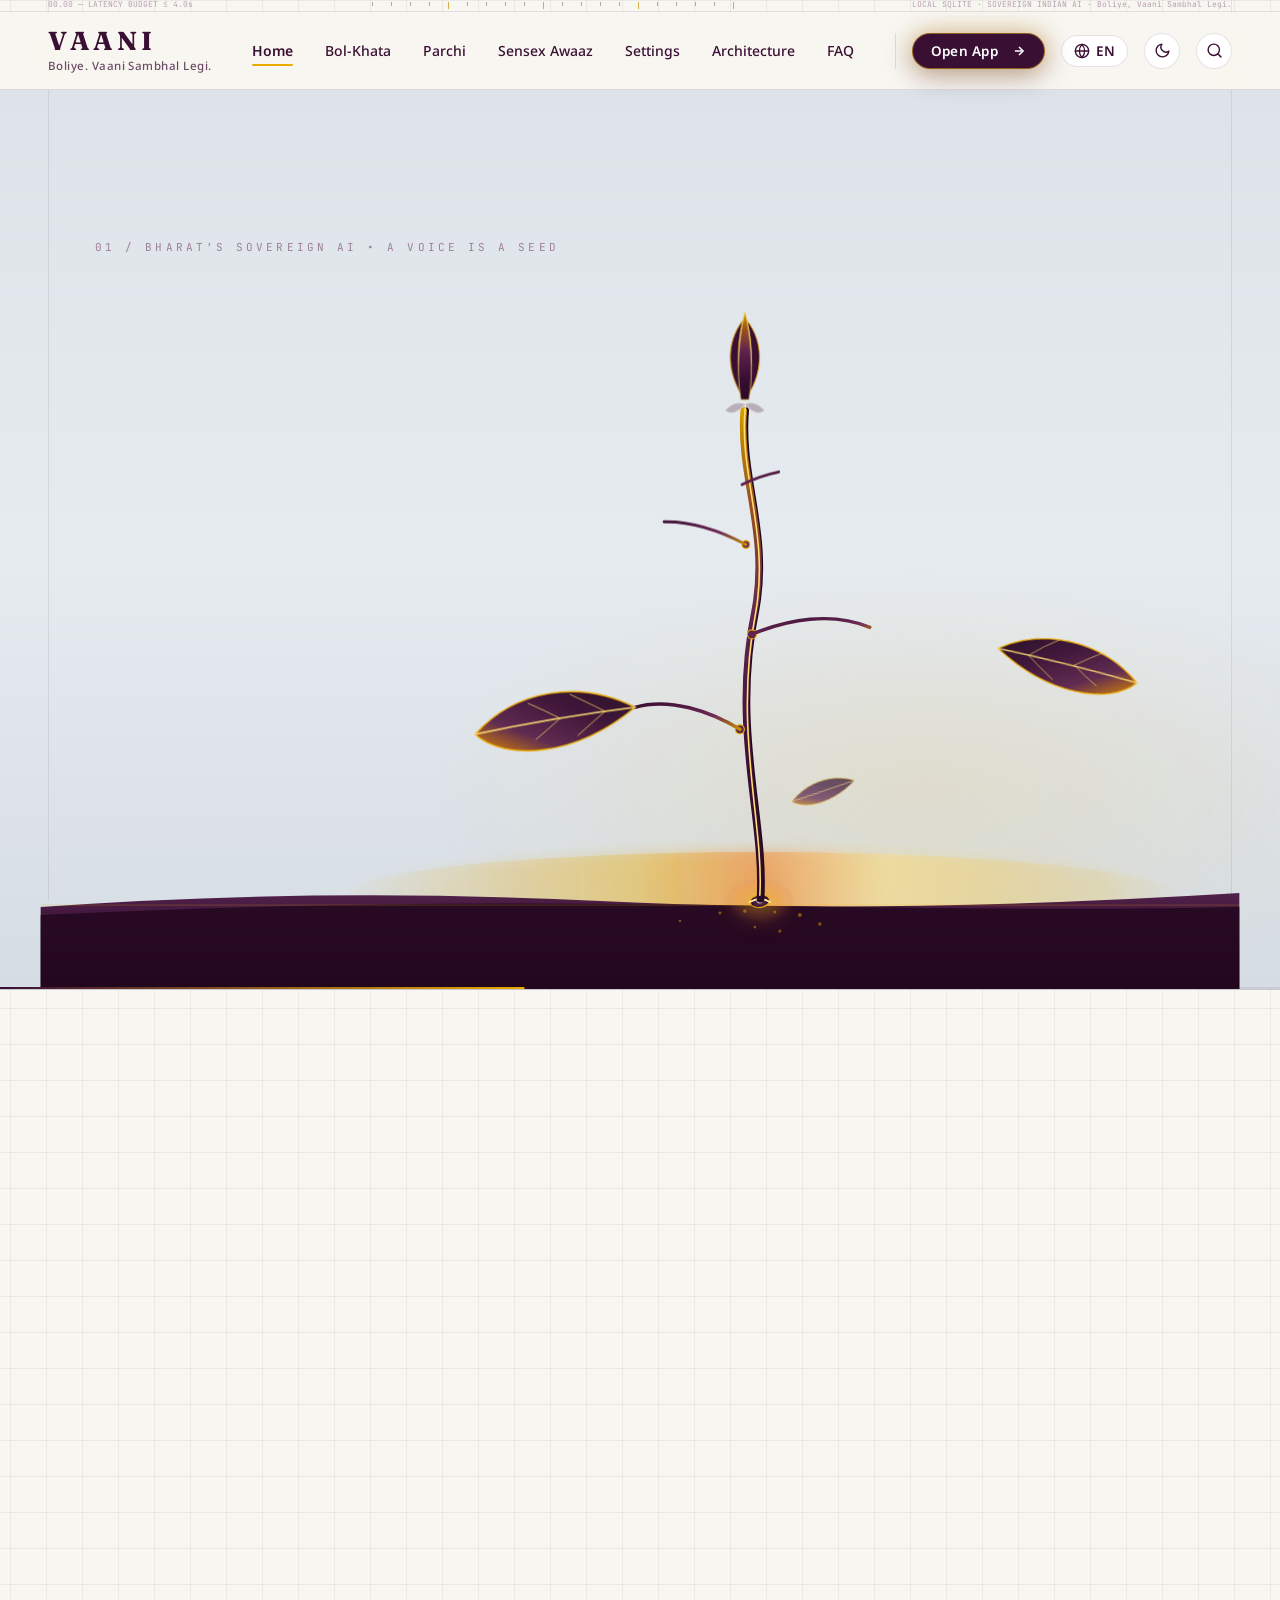
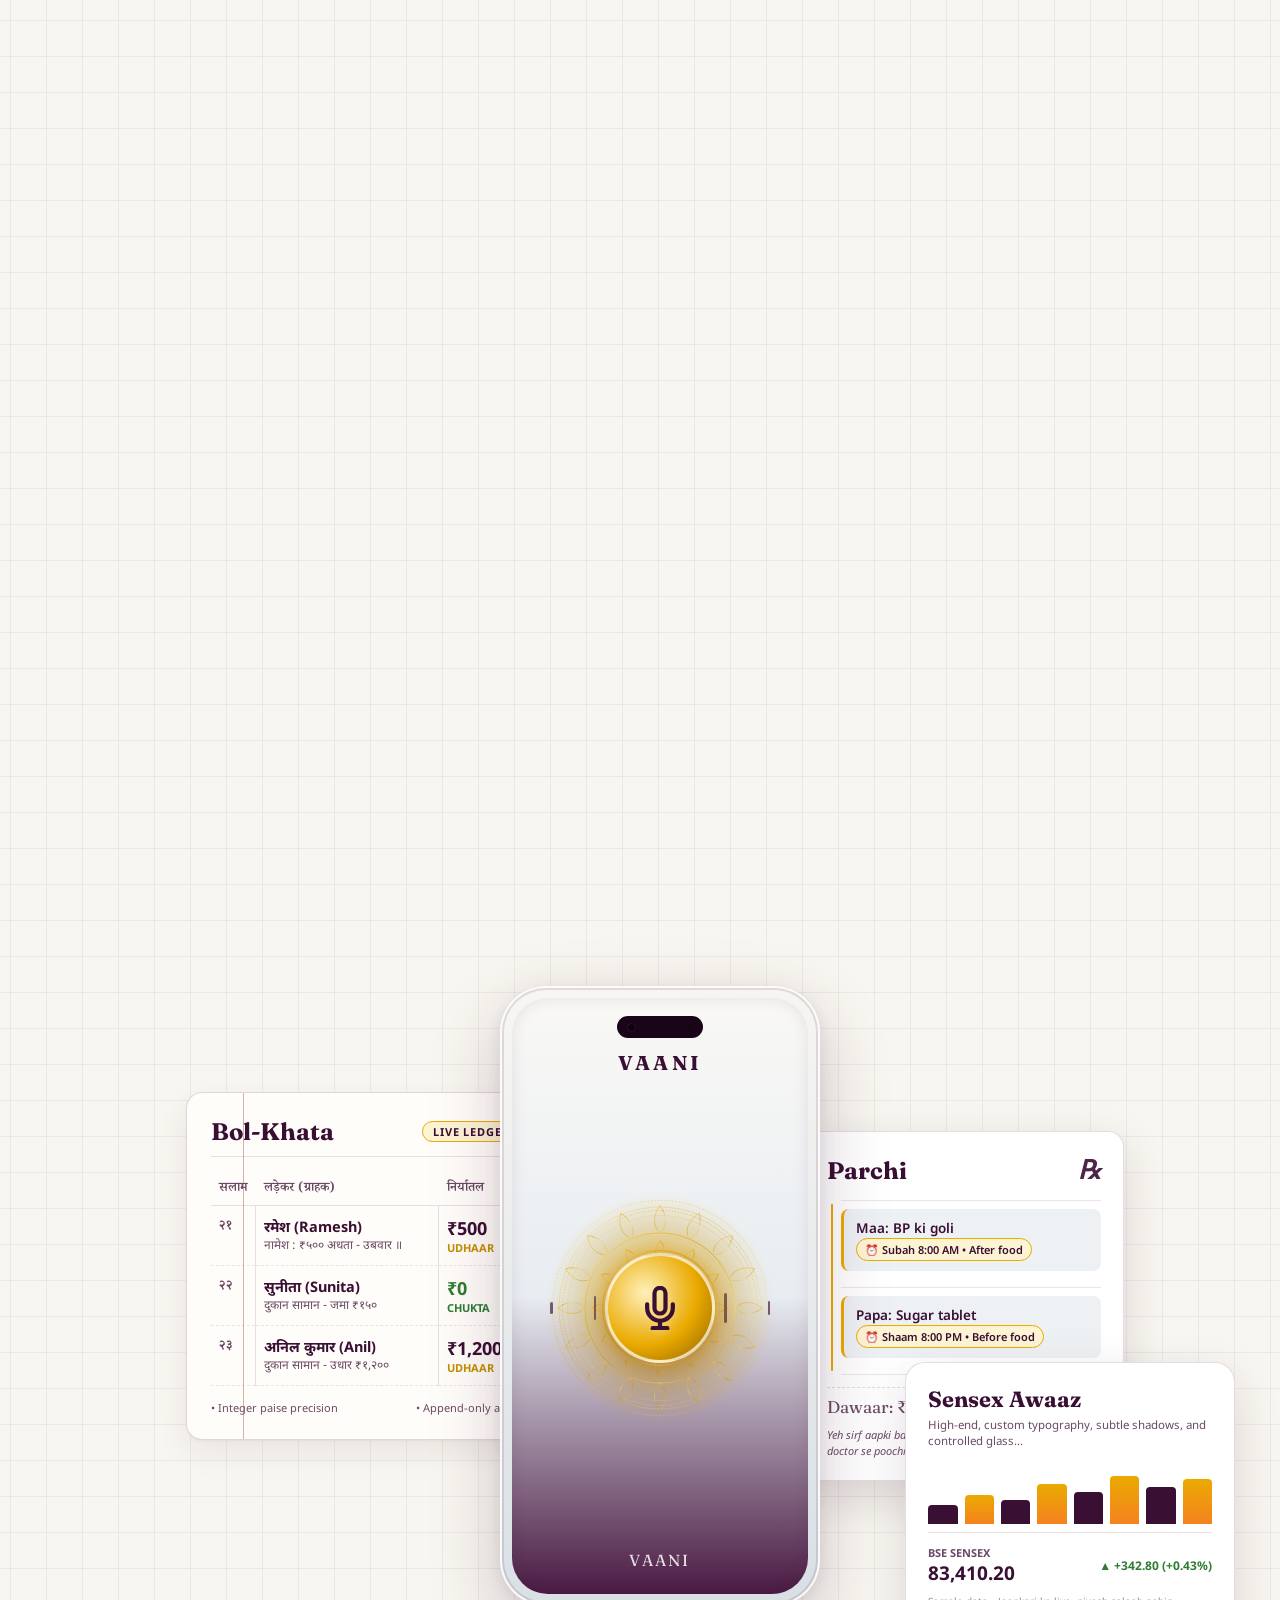
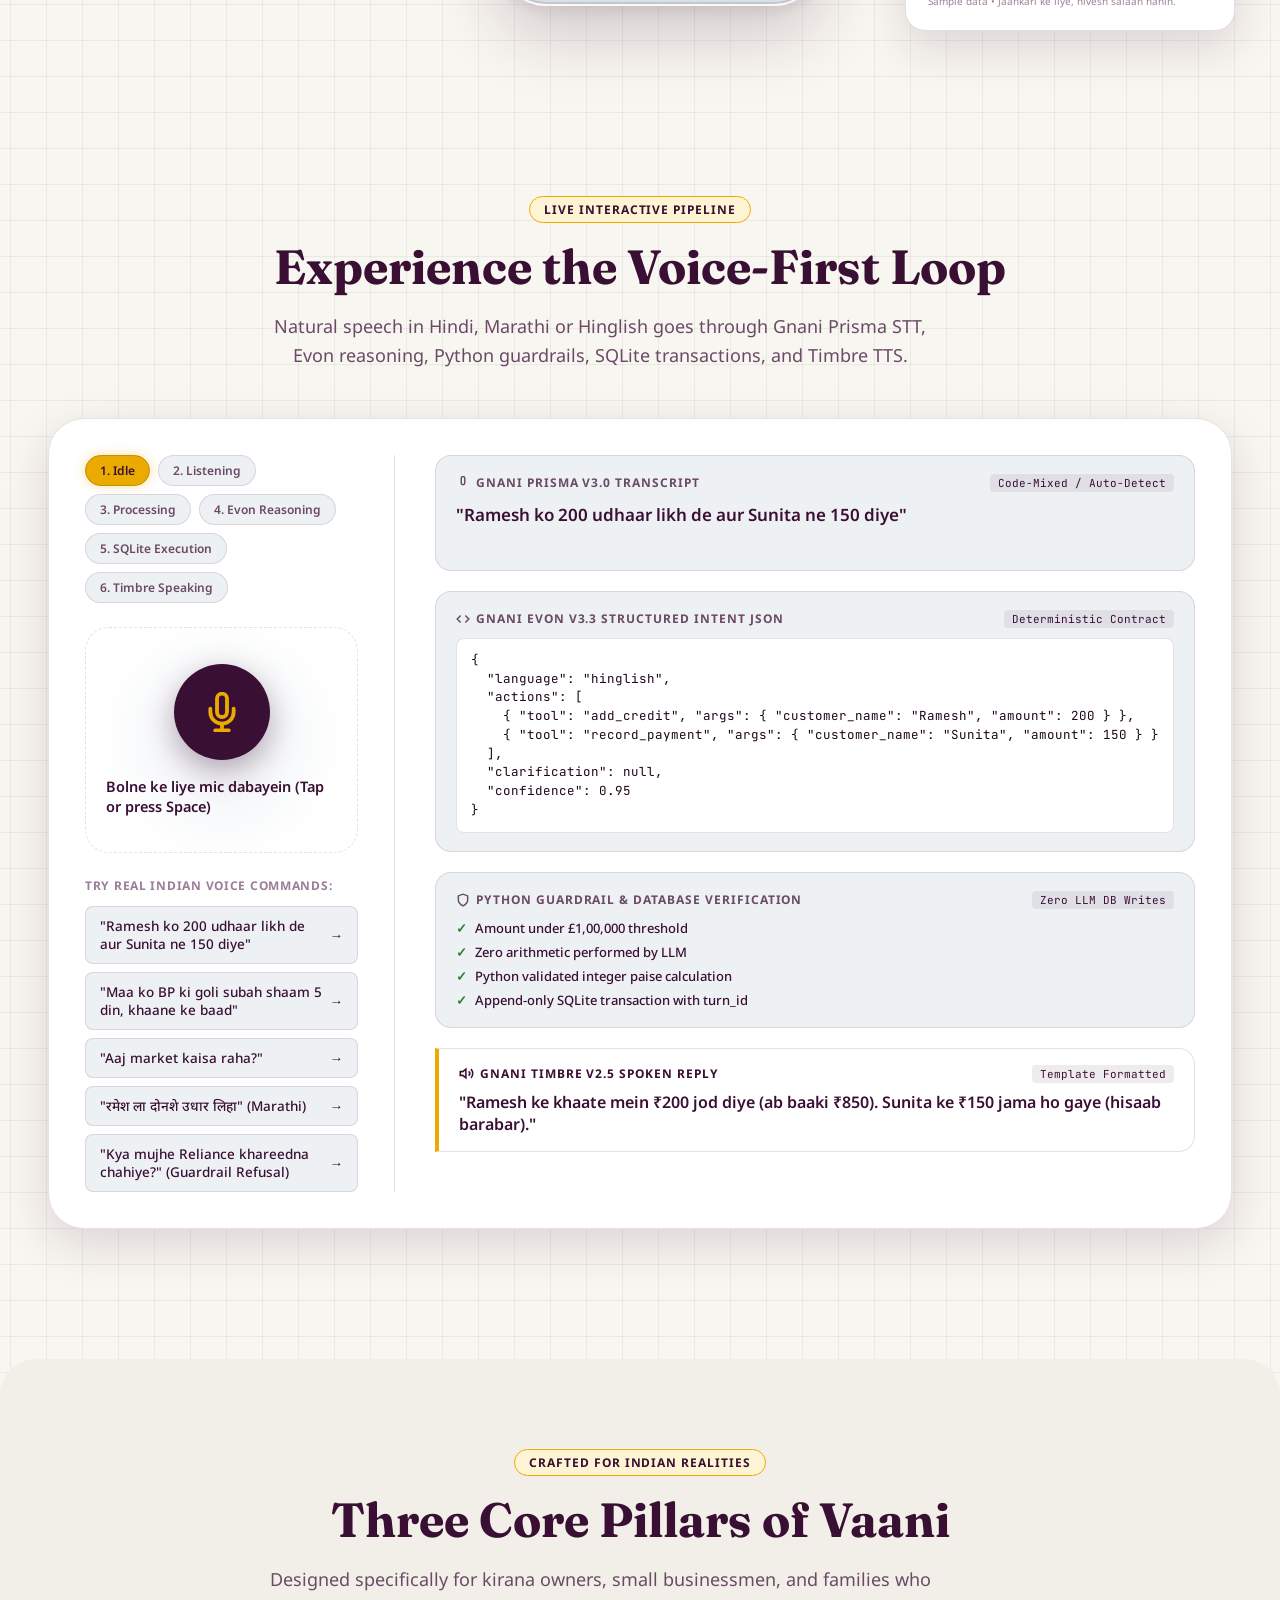
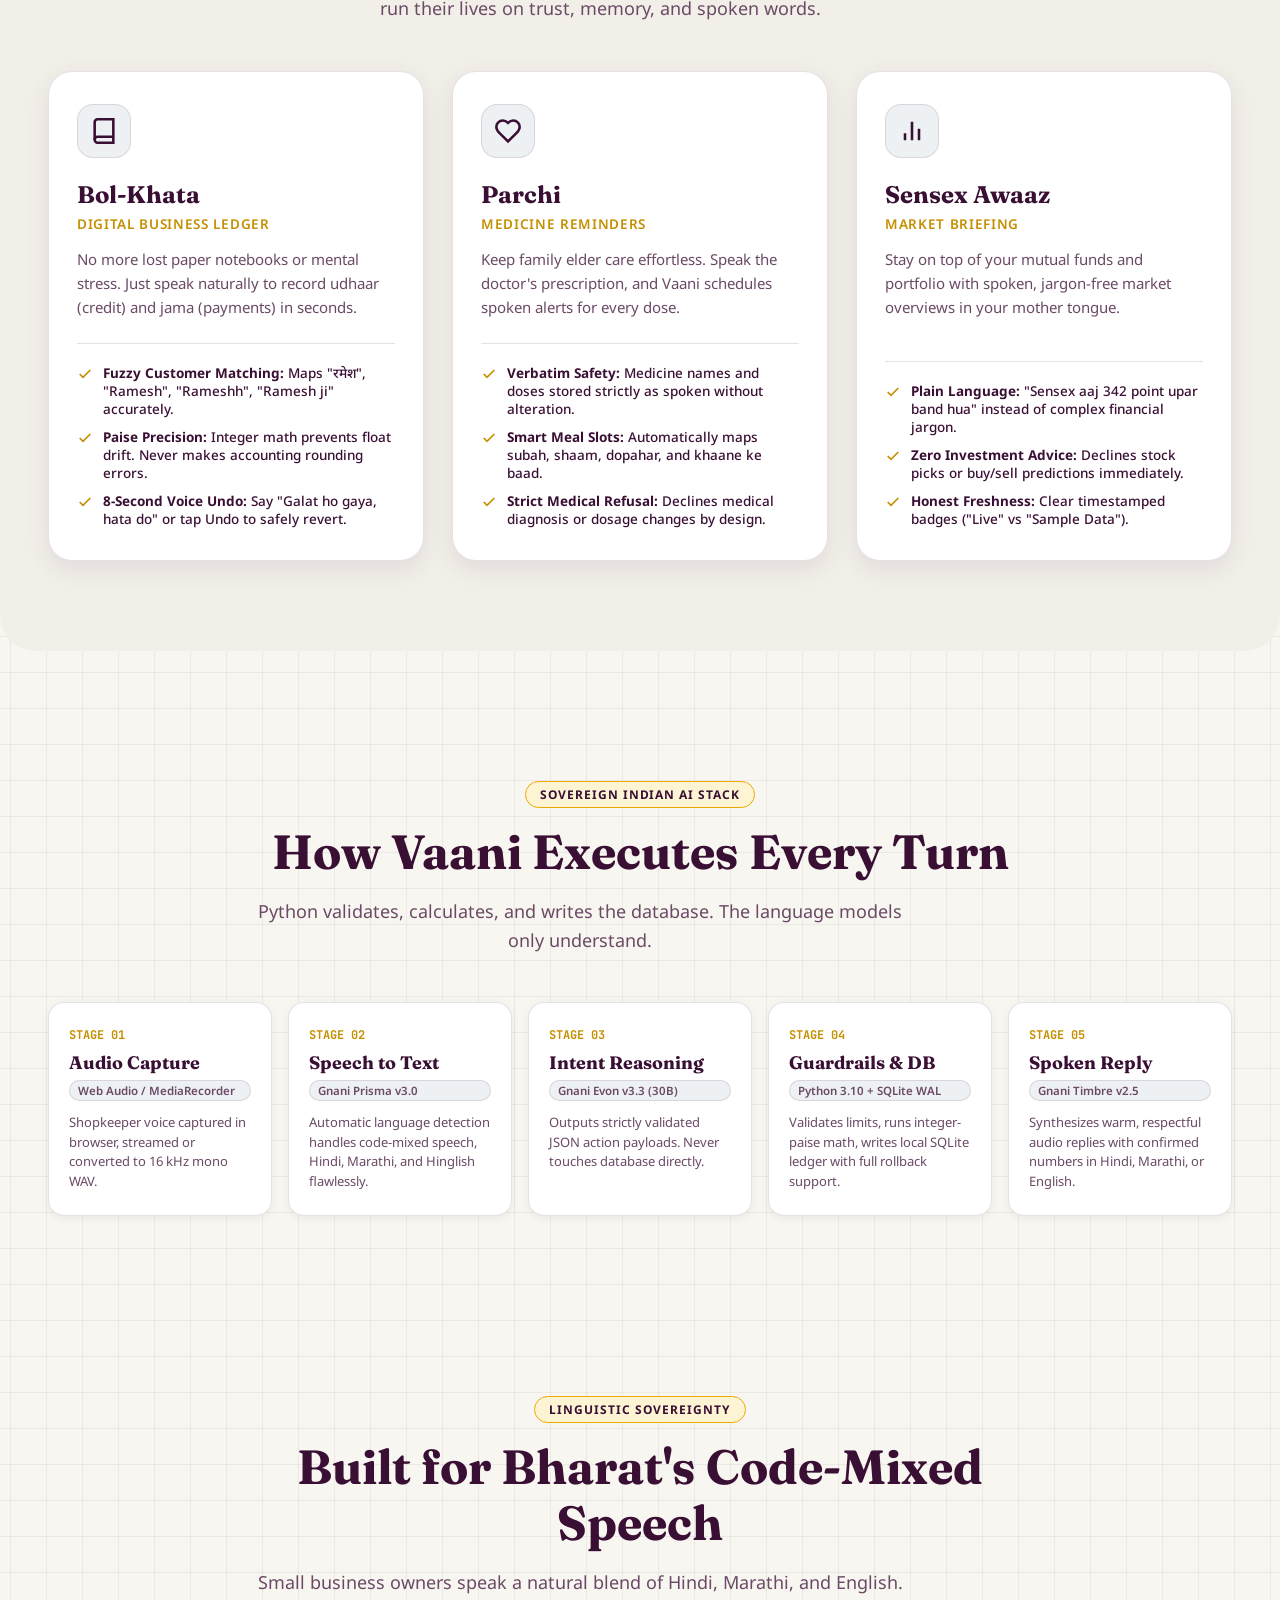
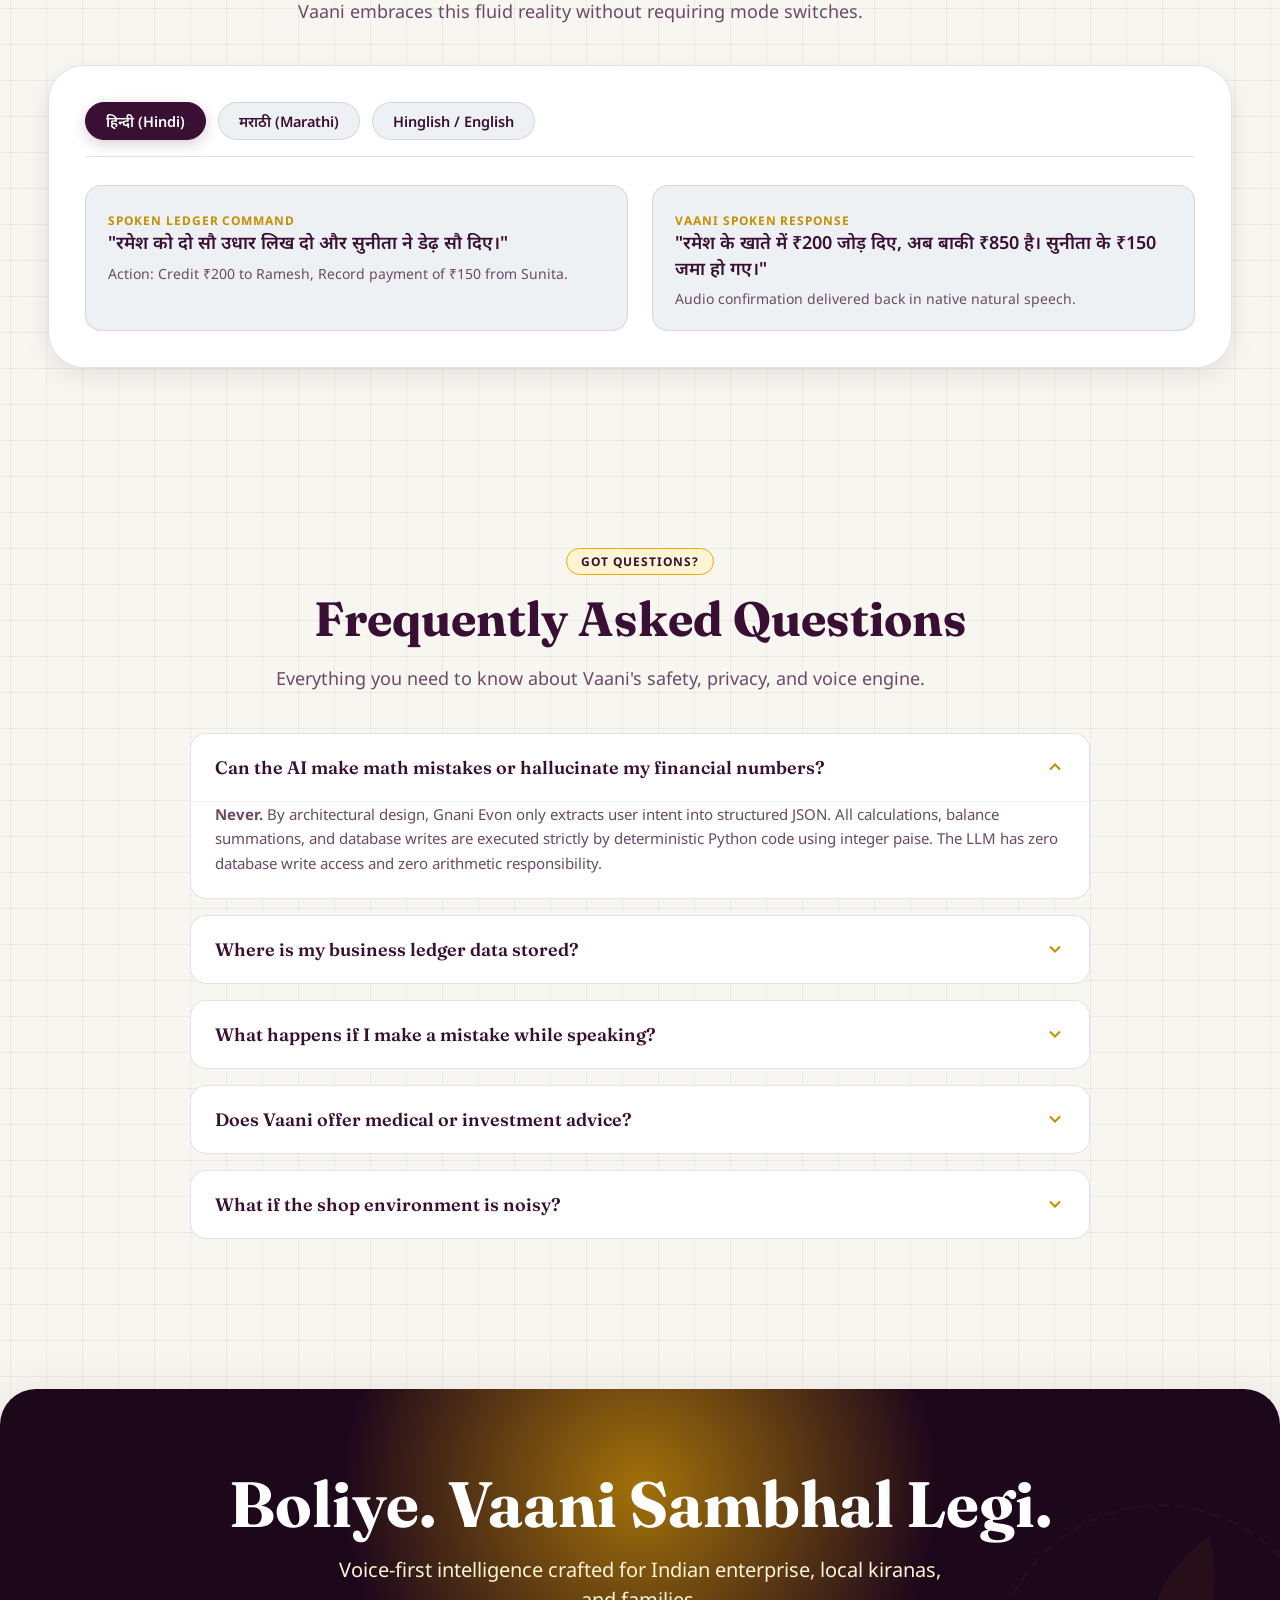
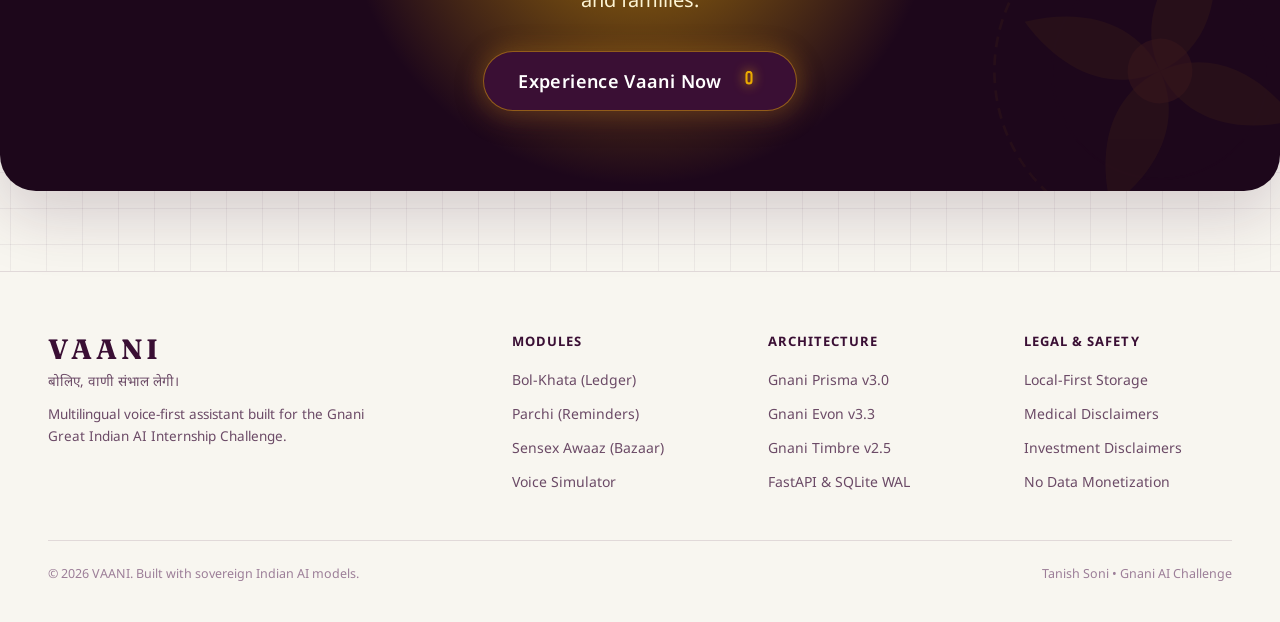
==== commit 94f54b3b: "." ====
--- a/frontend/index.html
+++ b/frontend/index.html
@@ -673,44 +673,47 @@
 
           <div class="hero-overlay-content">
             <div class="hero-canvas">
-              <p class="hero-seed-label" data-blossom-reveal data-reveal-at="0" data-reveal-end="0.14">
-                01 / BHARAT'S SOVEREIGN AI &bull; A VOICE IS A SEED
-              </p>
-
-              <h1 id="heroHeadlineBoliye" class="headline-boliye" data-blossom-reveal data-reveal-at="0.58" data-reveal-end="0.76">
-                Boliye.
-              </h1>
-
-              <div id="heroHeadlineVaani" class="headline-vaani" data-blossom-reveal data-reveal-at="0.70" data-reveal-end="0.86">
-                Vaani
-              </div>
-
-              <p id="heroSupportingCopy" class="hero-supporting-copy" data-blossom-reveal data-reveal-at="0.78" data-reveal-end="0.94">
-                <span>Apne kaam, hisaab aur zaroori jaankari</span>
-                <span>&mdash; ab sirf apni awaaz se.</span>
-              </p>
-
-              <div class="hero-cta-group" data-blossom-reveal data-reveal-at="0.84" data-reveal-end="0.98">
-                <a href="/app" id="heroVoiceBtn" class="btn-primary-voice">
-                  <span id="heroVoiceBtnText">Start Speaking</span>
-                  <span class="mic-icon-pill">
-                    <svg width="20" height="20" viewBox="0 0 24 24" fill="none" stroke="currentColor" stroke-width="2.5" stroke-linecap="round" stroke-linejoin="round">
-                      <path d="M12 1a3 3 0 0 0-3 3v8a3 3 0 0 0 6 0V4a3 3 0 0 0-3-3z"></path>
-                      <path d="M19 10v2a7 7 0 0 1-14 0v-2"></path>
-                      <line x1="12" y1="19" x2="12" y2="23"></line>
-                      <line x1="8" y1="23" x2="16" y2="23"></line>
-                    </svg>
-                  </span>
-                </a>
-
-                <a href="#voice-lab" class="link-secondary-demo">
-                  <span id="heroWatchDemoText">Watch Demo</span>
-                </a>
-              </div>
-
-              <div class="hero-waveform-dock" data-blossom-reveal data-reveal-at="0.84" data-reveal-end="1">
-                <canvas id="heroAudioCanvas" class="waveform-canvas" width="280" height="48" aria-hidden="true"></canvas>
-                <span class="hero-waveform-caption">Voice at the centre</span>
+              <div class="hero-editorial-column">
+                <p class="hero-seed-label" data-blossom-reveal data-reveal-at="0" data-reveal-end="0.14">
+                  01 / BHARAT'S SOVEREIGN AI &bull; A VOICE IS A SEED
+                </p>
+
+                <div class="hero-title-lockup">
+                  <h1 id="heroHeadlineBoliye" class="headline-boliye" data-blossom-reveal data-reveal-at="0.58" data-reveal-end="0.76">
+                    Boliye.
+                  </h1>
+                  <div id="heroHeadlineVaani" class="headline-vaani" data-blossom-reveal data-reveal-at="0.70" data-reveal-end="0.86">
+                    Vaani
+                  </div>
+                </div>
+
+                <p id="heroSupportingCopy" class="hero-supporting-copy" data-blossom-reveal data-reveal-at="0.78" data-reveal-end="0.94">
+                  <span>Apne kaam, hisaab aur zaroori jaankari</span>
+                  <span>&mdash; ab sirf apni awaaz se.</span>
+                </p>
+
+                <div class="hero-cta-group" data-blossom-reveal data-reveal-at="0.84" data-reveal-end="0.98">
+                  <a href="/app" id="heroVoiceBtn" class="btn-primary-voice">
+                    <span id="heroVoiceBtnText">Start Speaking</span>
+                    <span class="mic-icon-pill">
+                      <svg width="20" height="20" viewBox="0 0 24 24" fill="none" stroke="currentColor" stroke-width="2.5" stroke-linecap="round" stroke-linejoin="round">
+                        <path d="M12 1a3 3 0 0 0-3 3v8a3 3 0 0 0 6 0V4a3 3 0 0 0-3-3z"></path>
+                        <path d="M19 10v2a7 7 0 0 1-14 0v-2"></path>
+                        <line x1="12" y1="19" x2="12" y2="23"></line>
+                        <line x1="8" y1="23" x2="16" y2="23"></line>
+                      </svg>
+                    </span>
+                  </a>
+
+                  <a href="#voice-lab" class="link-secondary-demo">
+                    <span id="heroWatchDemoText">Watch Demo</span>
+                  </a>
+                </div>
+
+                <div class="hero-waveform-dock" data-blossom-reveal data-reveal-at="0.84" data-reveal-end="1">
+                  <canvas id="heroAudioCanvas" class="waveform-canvas" width="280" height="48" aria-hidden="true"></canvas>
+                  <span class="hero-waveform-caption">Voice at the centre</span>
+                </div>
               </div>
             </div>
           </div>
@@ -829,63 +832,66 @@
           </div>
         </div>
 
-        <!-- 3. RIGHT TOP OVERLAPPING CARD: PARCHI (MEDICINE REMINDERS) -->
-        <div class="mockup-card-parchi parchi-slip">
-          <div class="parchi-header">
-            <span class="parchi-title">Parchi</span>
-            <span class="rx-stamp">&#8478;</span>
-          </div>
-          <div class="parchi-timeline-track">
-            <div class="parchi-timeline-progress"></div>
-            <div class="parchi-lines">
-              <div class="parchi-ruled-line"></div>
-              <div class="parchi-med-row">
-                <div class="parchi-med-name">Maa: BP ki goli</div>
-                <span class="dose-time-badge">&#9200; Subah 8:00 AM &bull; After food</span>
+        <!-- 3 & 4. RIGHT COLUMN: PARCHI (MEDICINES) & SENSEX AWAAZ (BAZAAR) -->
+        <div class="showcase-right-cards">
+          <!-- 3. TOP CARD: PARCHI (MEDICINE REMINDERS) -->
+          <div class="mockup-card-parchi parchi-slip">
+            <div class="parchi-header">
+              <span class="parchi-title">Parchi</span>
+              <span class="rx-stamp">&#8478;</span>
+            </div>
+            <div class="parchi-timeline-track">
+              <div class="parchi-timeline-progress"></div>
+              <div class="parchi-lines">
+                <div class="parchi-ruled-line"></div>
+                <div class="parchi-med-row">
+                  <div class="parchi-med-name">Maa: BP ki goli</div>
+                  <span class="dose-time-badge">&#9200; Subah 8:00 AM &bull; After food</span>
+                </div>
+                <div class="parchi-ruled-line"></div>
+                <div class="parchi-med-row">
+                  <div class="parchi-med-name">Papa: Sugar tablet</div>
+                  <span class="dose-time-badge">&#9200; Shaam 8:00 PM &bull; Before food</span>
+                </div>
+                <div class="parchi-ruled-line"></div>
               </div>
-              <div class="parchi-ruled-line"></div>
-              <div class="parchi-med-row">
-                <div class="parchi-med-name">Papa: Sugar tablet</div>
-                <span class="dose-time-badge">&#9200; Shaam 8:00 PM &bull; Before food</span>
+            </div>
+            <div class="parchi-price-line">
+              <span>Dawaar: &#8377;500</span>
+              <span style="font-size: 13px; font-weight: bold; color: var(--marigold-600);">5 Days Left</span>
+            </div>
+            <p class="doctor-disclaimer-note">Yeh sirf aapki bataayi jaankari hai. Dawa ke baare mein doctor se poochiye.</p>
+          </div>
+
+          <!-- 4. BOTTOM CARD: SENSEX AWAAZ -->
+          <div class="mockup-card-sensex">
+            <div class="sensex-title">Sensex Awaaz</div>
+            <p class="sensex-desc">High-end, custom typography, subtle shadows, and controlled glass...</p>
+            
+            <!-- Candlestick / Bar Chart Preview -->
+            <div class="sensex-chart-preview">
+              <div class="sensex-chart-bar" style="height: 35%;"></div>
+              <div class="sensex-chart-bar highlight" style="height: 55%;"></div>
+              <div class="sensex-chart-bar" style="height: 45%;"></div>
+              <div class="sensex-chart-bar highlight" style="height: 75%;"></div>
+              <div class="sensex-chart-bar" style="height: 60%;"></div>
+              <div class="sensex-chart-bar highlight" style="height: 90%;"></div>
+              <div class="sensex-chart-bar" style="height: 70%;"></div>
+              <div class="sensex-chart-bar highlight" style="height: 85%;"></div>
+            </div>
+
+            <div class="sensex-stats-row">
+              <div>
+                <div style="font-size: 11px; text-transform: uppercase; color: var(--text-muted); font-weight: 700;">BSE Sensex</div>
+                <div class="sensex-index-val">83,410.20</div>
               </div>
-              <div class="parchi-ruled-line"></div>
-            </div>
-          </div>
-          <div class="parchi-price-line">
-            <span>Dawaar: &#8377;500</span>
-            <span style="font-size: 13px; font-weight: bold; color: var(--marigold-600);">5 Days Left</span>
-          </div>
-          <p class="doctor-disclaimer-note">Yeh sirf aapki bataayi jaankari hai. Dawa ke baare mein doctor se poochiye.</p>
-        </div>
-
-        <!-- 4. RIGHT BOTTOM OVERLAPPING CARD: SENSEX AWAAZ -->
-        <div class="mockup-card-sensex">
-          <div class="sensex-title">Sensex Awaaz</div>
-          <p class="sensex-desc">High-end, custom typography, subtle shadows, and controlled glass...</p>
-          
-          <!-- Candlestick / Bar Chart Preview -->
-          <div class="sensex-chart-preview">
-            <div class="sensex-chart-bar" style="height: 35%;"></div>
-            <div class="sensex-chart-bar highlight" style="height: 55%;"></div>
-            <div class="sensex-chart-bar" style="height: 45%;"></div>
-            <div class="sensex-chart-bar highlight" style="height: 75%;"></div>
-            <div class="sensex-chart-bar" style="height: 60%;"></div>
-            <div class="sensex-chart-bar highlight" style="height: 90%;"></div>
-            <div class="sensex-chart-bar" style="height: 70%;"></div>
-            <div class="sensex-chart-bar highlight" style="height: 85%;"></div>
-          </div>
-
-          <div class="sensex-stats-row">
-            <div>
-              <div style="font-size: 11px; text-transform: uppercase; color: var(--text-muted); font-weight: 700;">BSE Sensex</div>
-              <div class="sensex-index-val">83,410.20</div>
-            </div>
-            <div class="sensex-delta-tag">
-              &#9650; +342.80 (+0.43%)
-            </div>
-          </div>
-          <div style="margin-top: 8px; font-size: 10px; color: var(--text-subtle);">
-            Sample data &bull; Jaankari ke liye, nivesh salaah nahin.
+              <div class="sensex-delta-tag">
+                &#9650; +342.80 (+0.43%)
+              </div>
+            </div>
+            <div style="margin-top: 8px; font-size: 10px; color: var(--text-subtle);">
+              Sample data &bull; Jaankari ke liye, nivesh salaah nahin.
+            </div>
           </div>
         </div>
 
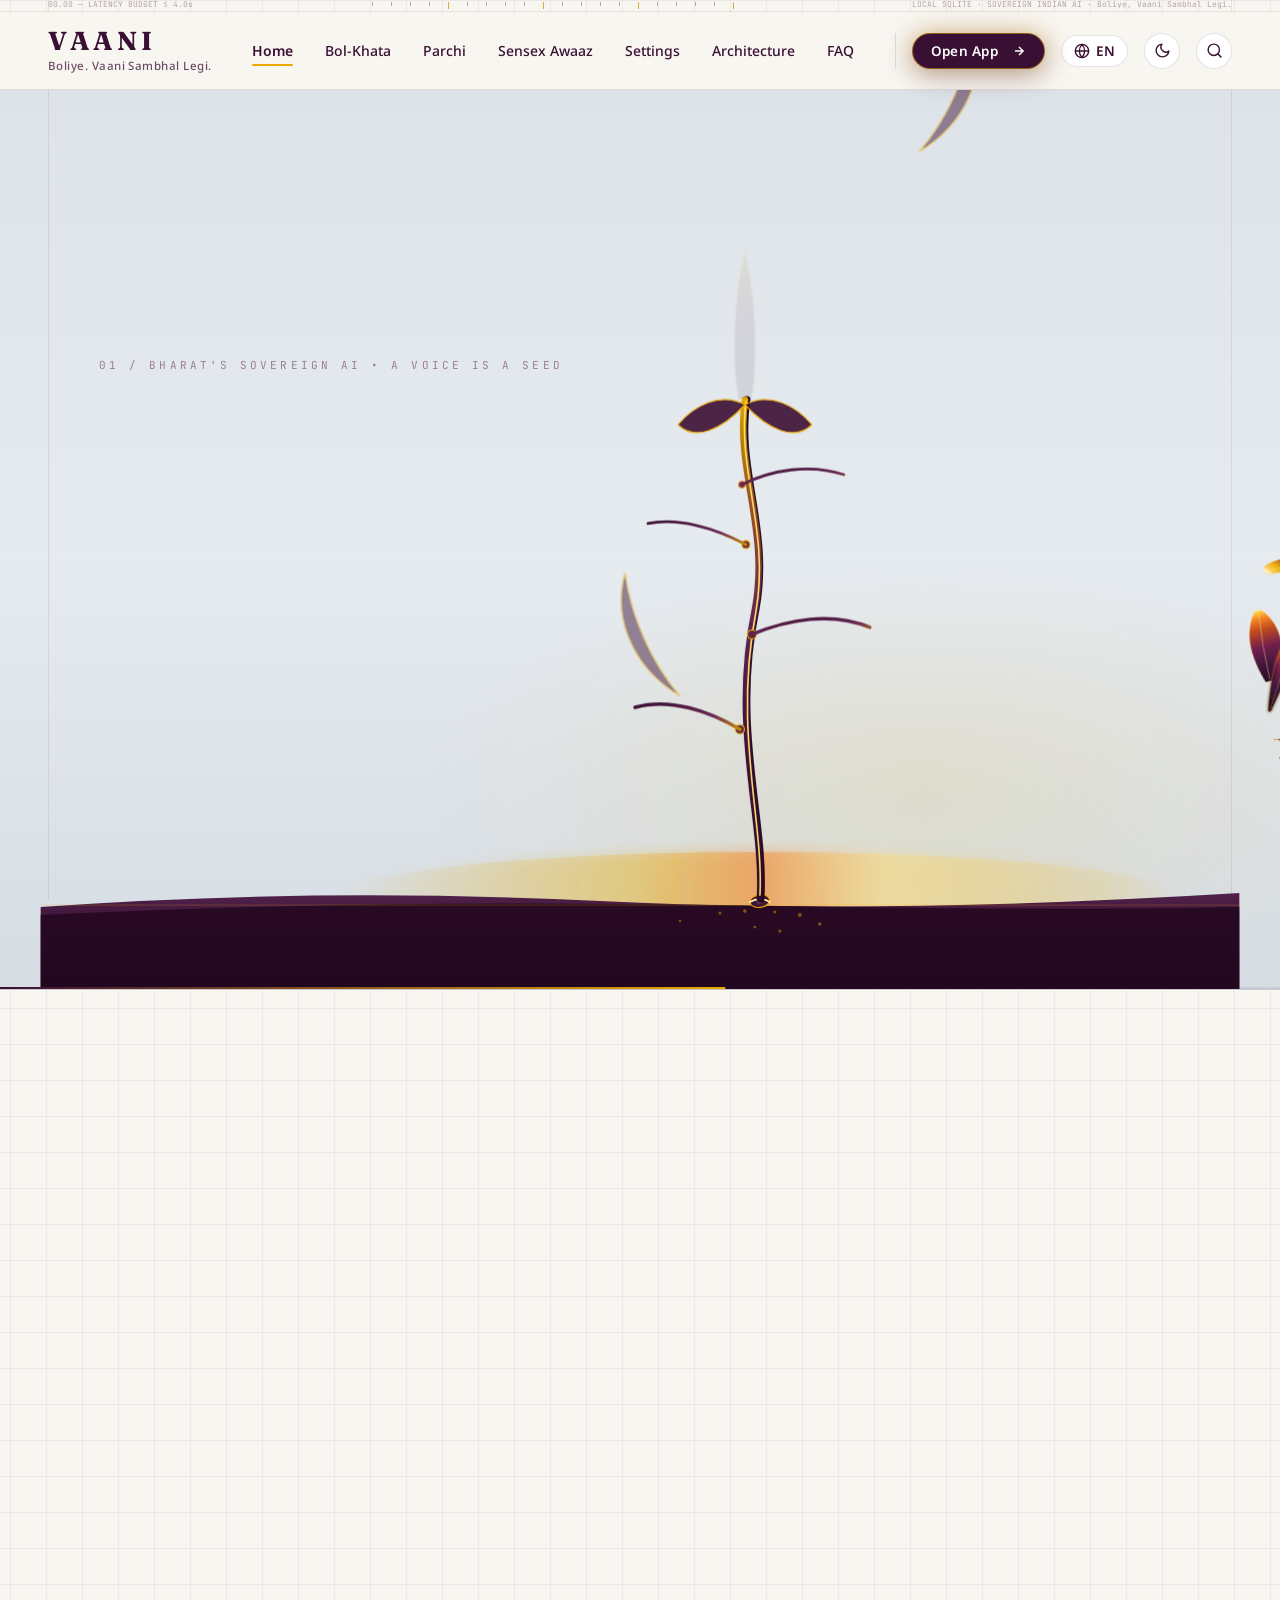
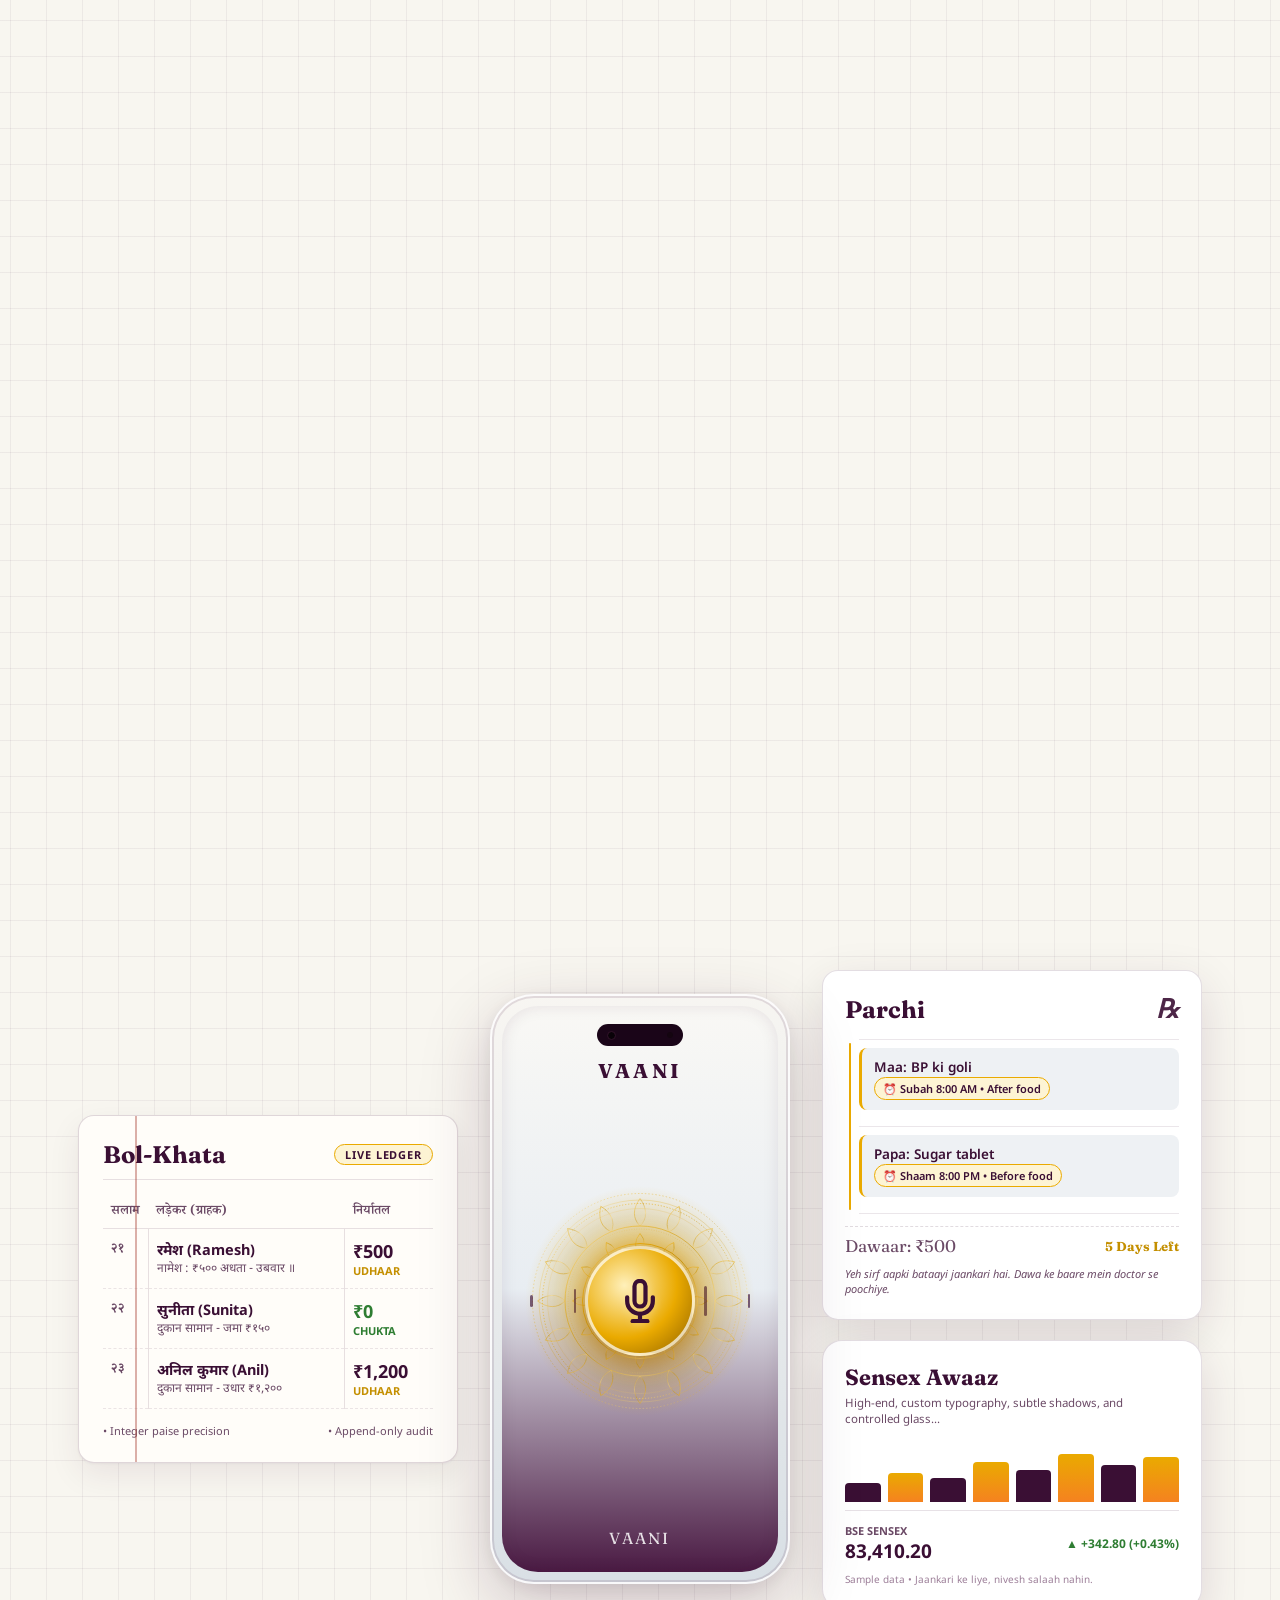
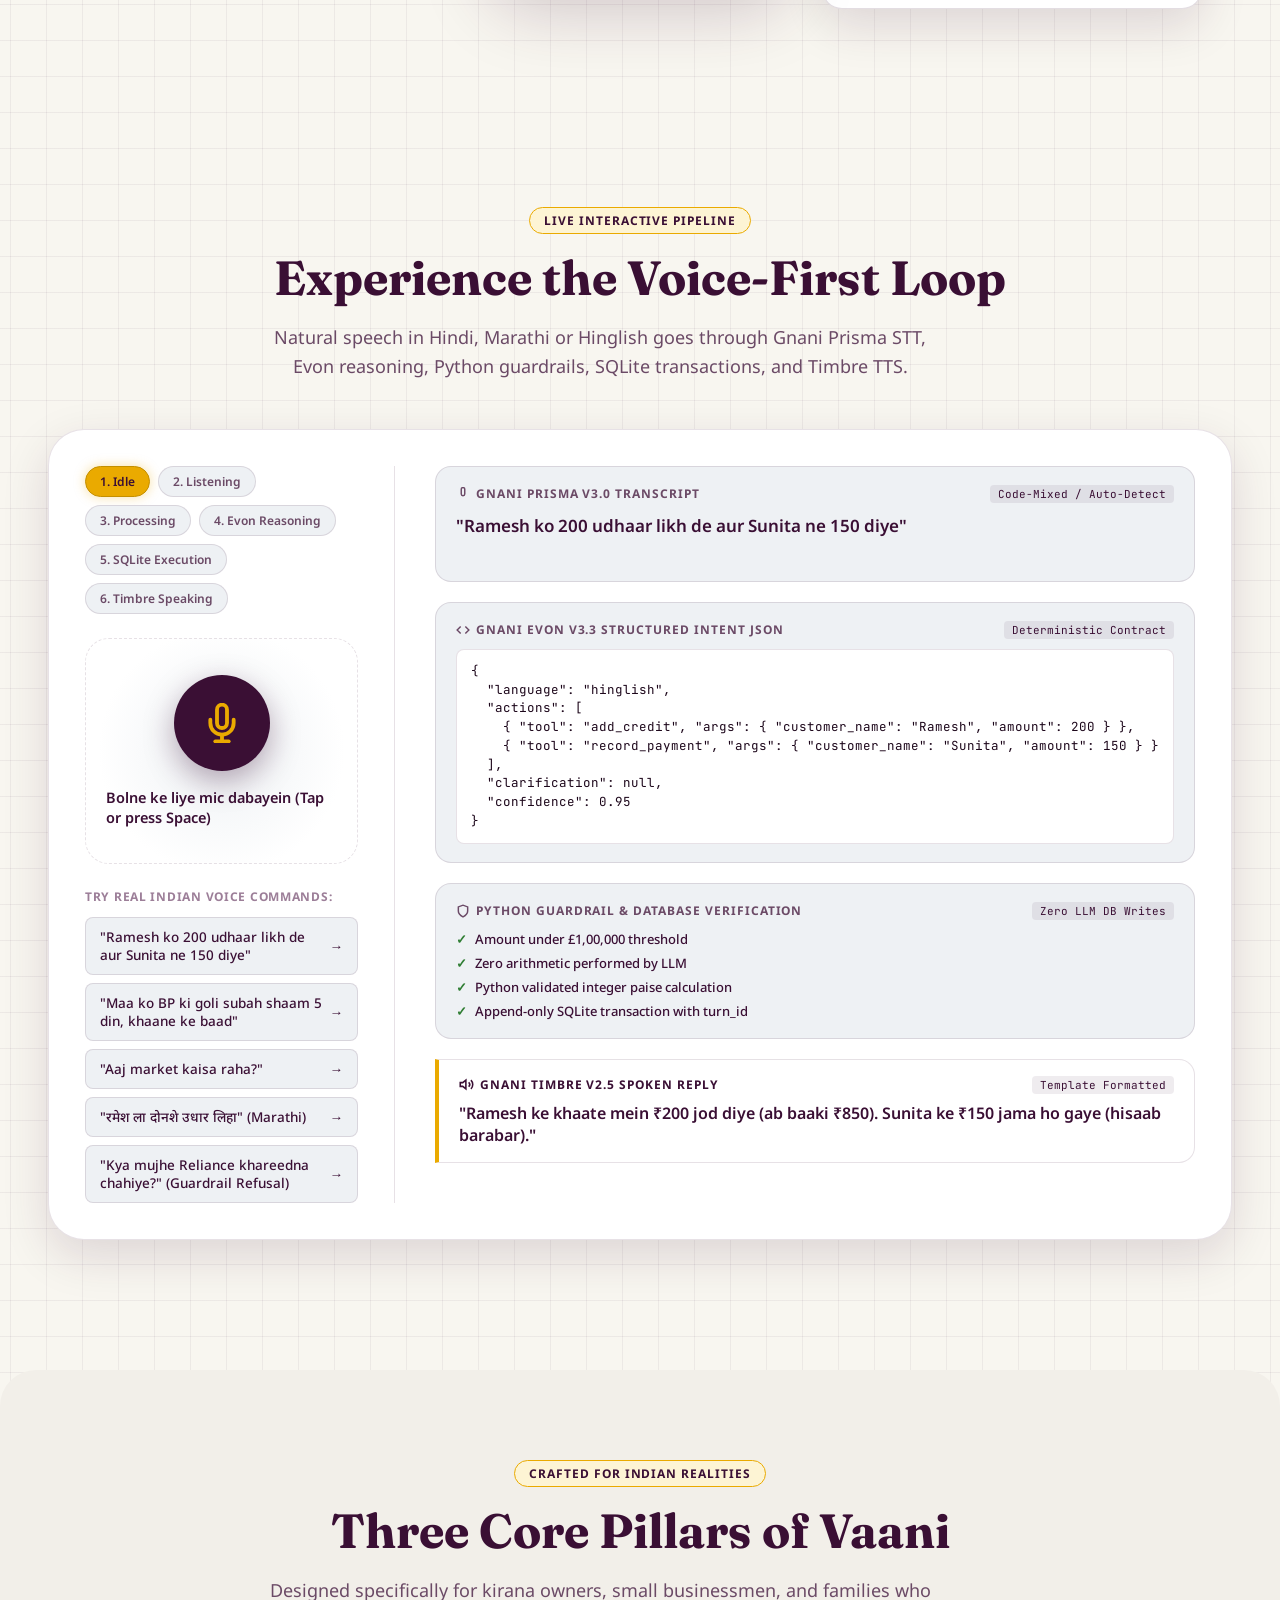
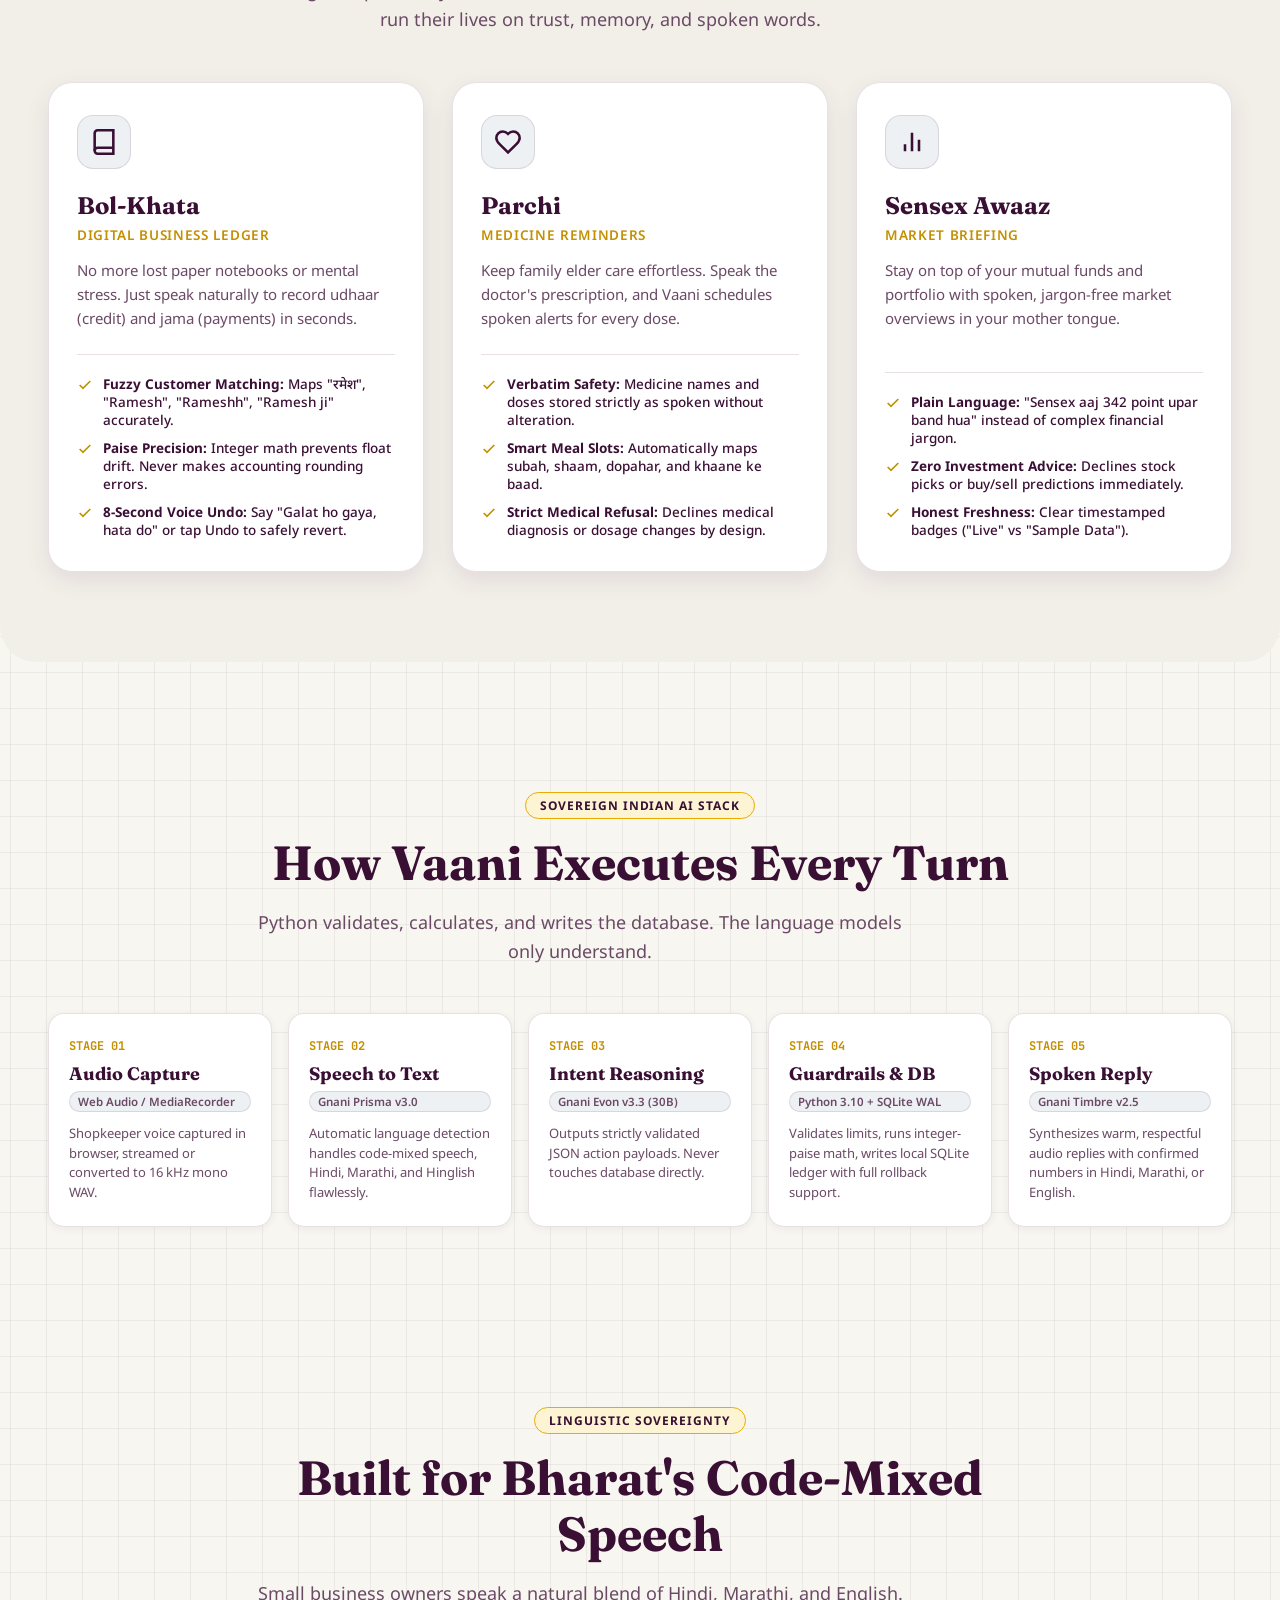
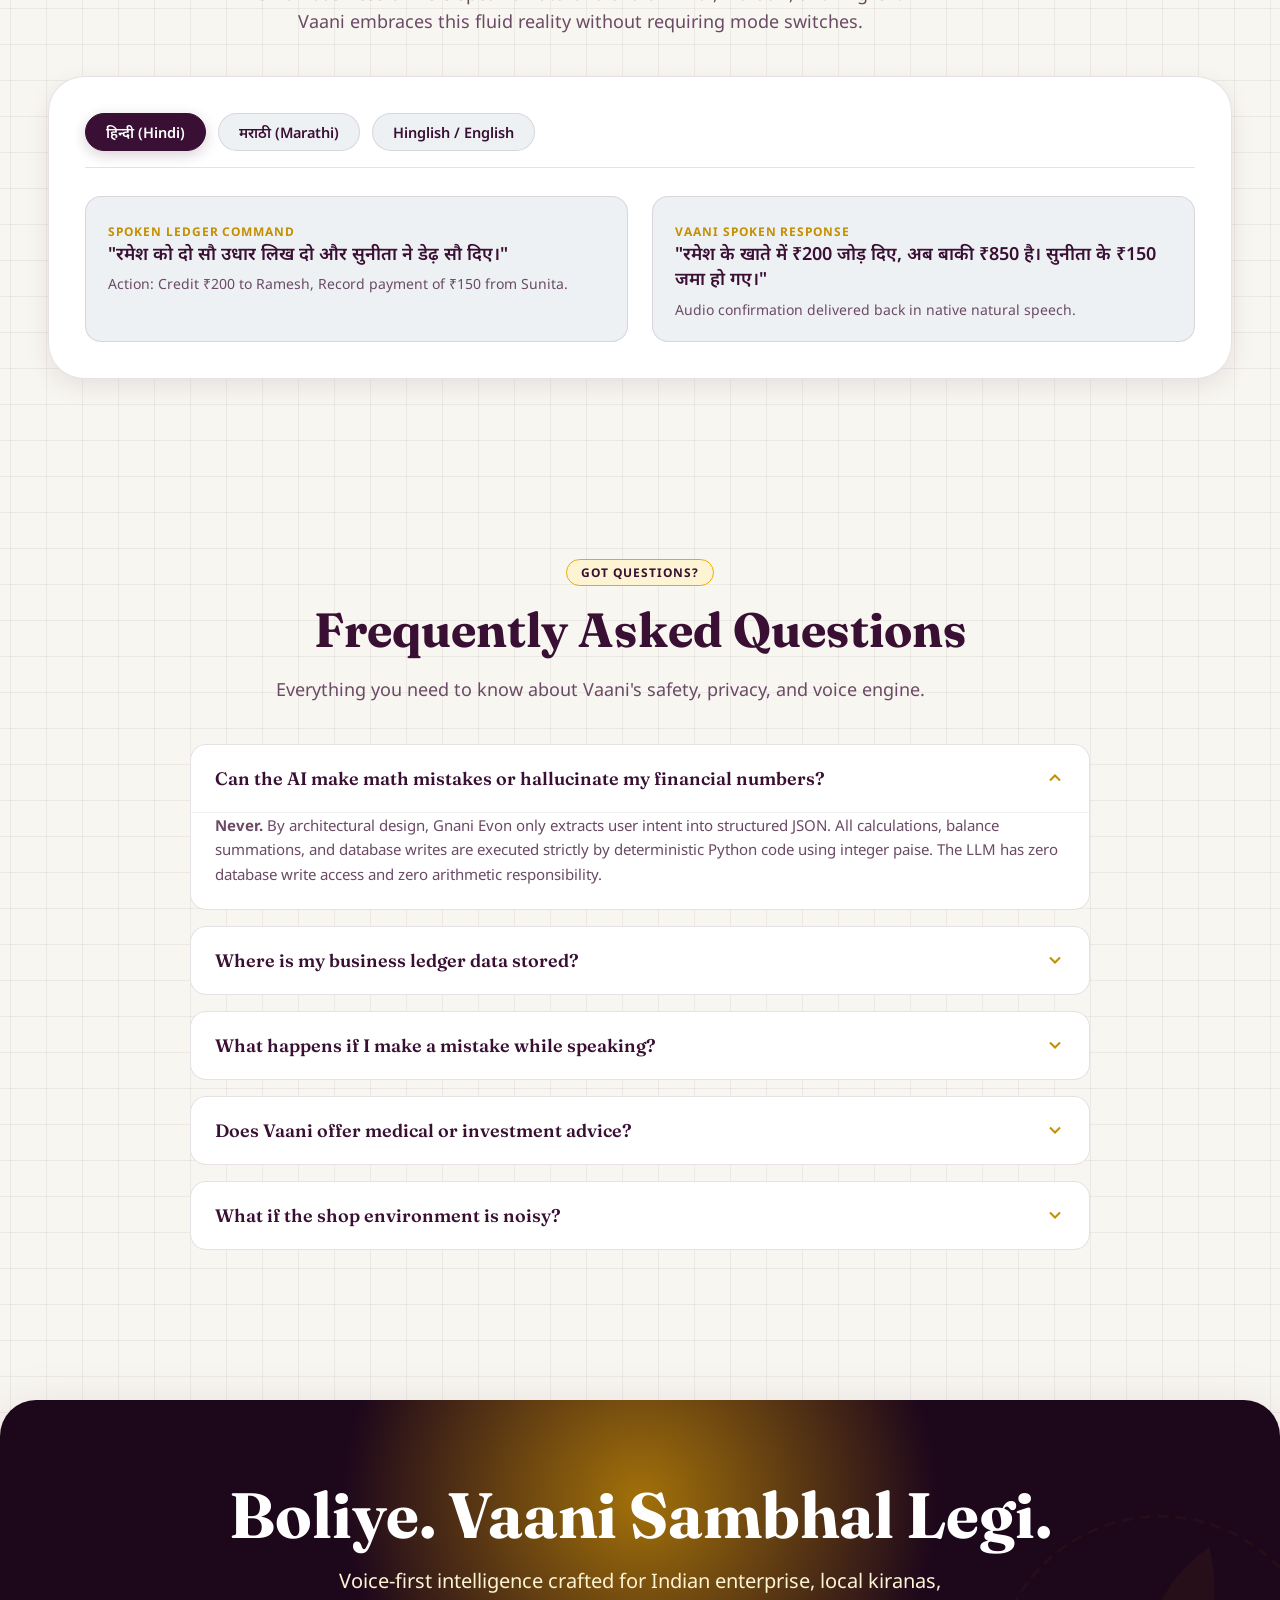
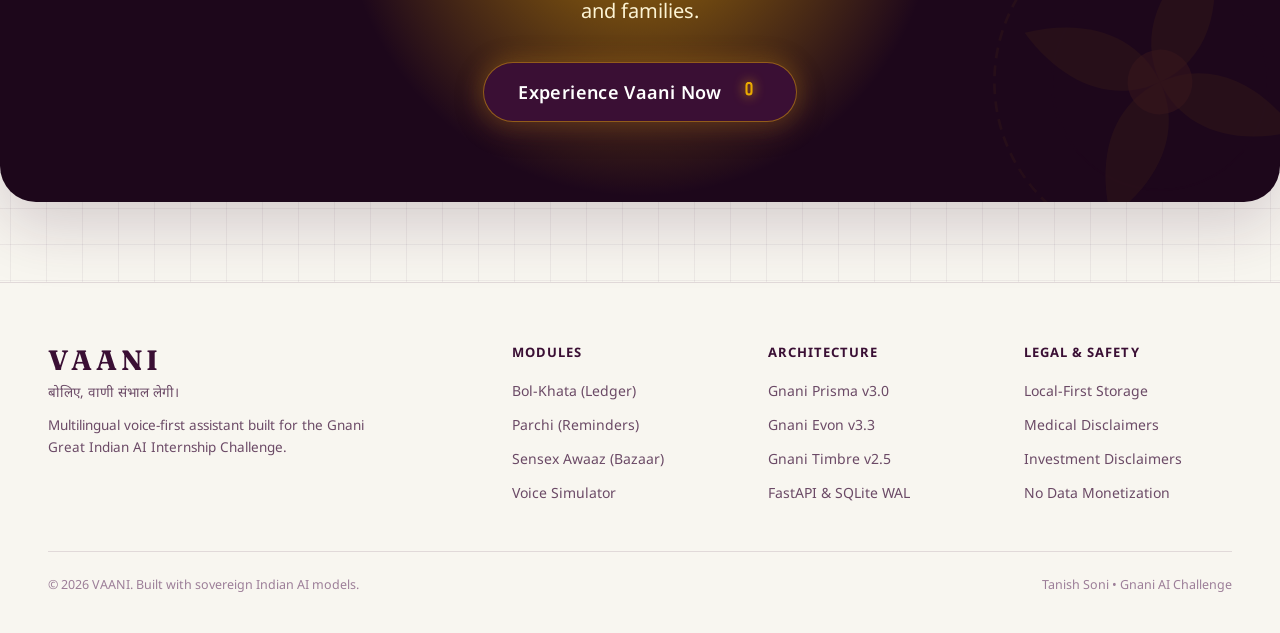
==== commit b040a99d: "." ====
--- a/frontend/index.html
+++ b/frontend/index.html
@@ -1,20 +1,24 @@
 <!DOCTYPE html>
 <html lang="en">
+
 <head>
   <meta charset="UTF-8">
   <meta name="viewport" content="width=device-width, initial-scale=1.0">
   <title>VAANI — Boliye. Vaani Sambhal Legi. | Voice-First AI Assistant</title>
-  <meta name="description" content="Multilingual voice-first AI assistant for Indian shopkeepers and small businesses. Bol-Khata, Parchi & Sensex Awaaz powered by Gnani Prisma, Evon & Timbre.">
+  <meta name="description"
+    content="Multilingual voice-first AI assistant for Indian shopkeepers and small businesses. Bol-Khata, Parchi & Sensex Awaaz powered by Gnani Prisma, Evon & Timbre.">
   <meta name="theme-color" content="#3A0F34">
 
   <!-- Favicon with Devanagari 'व' -->
-  <link rel="icon" type="image/svg+xml" href="data:image/svg+xml,<svg xmlns='http://www.w3.org/2000/svg' viewBox='0 0 100 100'><circle cx='50' cy='50' r='48' fill='%23EAAA00'/><text x='50' y='65' font-size='52' font-family='serif' font-weight='bold' fill='%233A0F34' text-anchor='middle'>व</text></svg>">
+  <link rel="icon" type="image/svg+xml"
+    href="data:image/svg+xml,<svg xmlns='http://www.w3.org/2000/svg' viewBox='0 0 100 100'><circle cx='50' cy='50' r='48' fill='%23EAAA00'/><text x='50' y='65' font-size='52' font-family='serif' font-weight='bold' fill='%233A0F34' text-anchor='middle'>व</text></svg>">
 
   <!-- Design Tokens & Stylesheets -->
   <link rel="stylesheet" href="styles/tokens.css">
   <link rel="stylesheet" href="styles/landing.css">
   <link rel="stylesheet" href="styles/components.css">
 </head>
+
 <body>
 
   <!-- Architectural Coordinate Meter & Vertical Alignment Guides -->
@@ -60,12 +64,16 @@
         <!-- Direct Link to App Workspace -->
         <a href="/app" class="btn-primary-voice" style="padding: 8px 18px; font-size: 13.5px; text-decoration: none;">
           <span>Open App</span>
-          <svg width="14" height="14" viewBox="0 0 24 24" fill="none" stroke="currentColor" stroke-width="2.5"><line x1="5" y1="12" x2="19" y2="12"></line><polyline points="12 5 19 12 12 19"></polyline></svg>
+          <svg width="14" height="14" viewBox="0 0 24 24" fill="none" stroke="currentColor" stroke-width="2.5">
+            <line x1="5" y1="12" x2="19" y2="12"></line>
+            <polyline points="12 5 19 12 12 19"></polyline>
+          </svg>
         </a>
 
         <!-- Multilingual Toggle Button -->
         <button id="langSelectorBtn" class="lang-selector-btn" title="Change Language (English / हिन्दी / मराठी)">
-          <svg width="16" height="16" viewBox="0 0 24 24" fill="none" stroke="currentColor" stroke-width="2" stroke-linecap="round" stroke-linejoin="round">
+          <svg width="16" height="16" viewBox="0 0 24 24" fill="none" stroke="currentColor" stroke-width="2"
+            stroke-linecap="round" stroke-linejoin="round">
             <circle cx="12" cy="12" r="10"></circle>
             <line x1="2" y1="12" x2="22" y2="12"></line>
             <path d="M12 2a15.3 15.3 0 0 1 4 10 15.3 15.3 0 0 1-4 10 15.3 15.3 0 0 1-4-10 15.3 15.3 0 0 1 4-10z"></path>
@@ -75,14 +83,16 @@
 
         <!-- Night Mode Toggle -->
         <button id="themeToggleBtn" class="icon-btn" title="Toggle Night-Shop Mode" aria-label="Night Shop Mode">
-          <svg width="17" height="17" viewBox="0 0 24 24" fill="none" stroke="currentColor" stroke-width="2" stroke-linecap="round" stroke-linejoin="round">
+          <svg width="17" height="17" viewBox="0 0 24 24" fill="none" stroke="currentColor" stroke-width="2"
+            stroke-linecap="round" stroke-linejoin="round">
             <path d="M21 12.79A9 9 0 1 1 11.21 3 7 7 0 0 0 21 12.79z"></path>
           </svg>
         </button>
 
         <!-- Search / Quick Action Button -->
         <a href="#voice-lab" class="icon-btn" title="Quick Voice Search" aria-label="Quick Voice Search">
-          <svg width="17" height="17" viewBox="0 0 24 24" fill="none" stroke="currentColor" stroke-width="2" stroke-linecap="round" stroke-linejoin="round">
+          <svg width="17" height="17" viewBox="0 0 24 24" fill="none" stroke="currentColor" stroke-width="2"
+            stroke-linecap="round" stroke-linejoin="round">
             <circle cx="11" cy="11" r="8"></circle>
             <line x1="21" y1="21" x2="16.65" y2="16.65"></line>
           </svg>
@@ -99,577 +109,595 @@
       <div class="hero-blossom-track" id="heroBlossomTrack">
         <div class="hero-blossom-sticky" id="heroBlossomSticky">
           <!-- MASTER BOTANICAL BLOSSOM SVG SCENE (Physically anchored to earth ground) -->
-          <svg xmlns="http://www.w3.org/2000/svg" viewBox="0 0 1200 900" width="100%" height="100%" fill="none" class="botanical-blossom-svg" id="botanicalBlossomSvg" preserveAspectRatio="xMidYMax meet">
-  <defs>
-    <!-- Soil / Ground Gradients -->
-    <linearGradient id="groundEarthGrad" x1="0" y1="0" x2="0" y2="1">
-      <stop offset="0%" stop-color="#4A1844" stop-opacity="0.95"/>
-      <stop offset="30%" stop-color="#3A0F34" stop-opacity="0.98"/>
-      <stop offset="70%" stop-color="#230720" stop-opacity="1"/>
-      <stop offset="100%" stop-color="#150313" stop-opacity="1"/>
-    </linearGradient>
-
-    <linearGradient id="horizonGlow" x1="0" y1="0" x2="1" y2="0">
-      <stop offset="0%" stop-color="#EAAA00" stop-opacity="0"/>
-      <stop offset="35%" stop-color="#EAAA00" stop-opacity="0.4"/>
-      <stop offset="50%" stop-color="#F58220" stop-opacity="0.75"/>
-      <stop offset="65%" stop-color="#FFDA66" stop-opacity="0.5"/>
-      <stop offset="100%" stop-color="#EAAA00" stop-opacity="0"/>
-    </linearGradient>
-
-    <!-- Stem Gradient (Earth-Aubergine to Fresh Golden-Sap) -->
-    <linearGradient id="stemGrad" x1="0" y1="1" x2="0" y2="0">
-      <stop offset="0%" stop-color="#2B0A26"/>
-      <stop offset="25%" stop-color="#3A0F34"/>
-      <stop offset="55%" stop-color="#5E234E"/>
-      <stop offset="80%" stop-color="#9C5220"/>
-      <stop offset="95%" stop-color="#C48F00"/>
-      <stop offset="100%" stop-color="#EAAA00"/>
-    </linearGradient>
-
-    <!-- Branch Gradient -->
-    <linearGradient id="branchGrad" x1="0" y1="0" x2="1" y2="1">
-      <stop offset="0%" stop-color="#3A0F34"/>
-      <stop offset="60%" stop-color="#6B2956"/>
-      <stop offset="100%" stop-color="#C48F00"/>
-    </linearGradient>
-
-    <!-- Leaf Gradients (Rich Organic Veins) -->
-    <linearGradient id="leafGradLeft" x1="1" y1="0" x2="0" y2="1">
-      <stop offset="0%" stop-color="#250B22"/>
-      <stop offset="35%" stop-color="#3A0F34"/>
-      <stop offset="70%" stop-color="#5C254B"/>
-      <stop offset="90%" stop-color="#B26515"/>
-      <stop offset="100%" stop-color="#EAAA00"/>
-    </linearGradient>
-
-    <linearGradient id="leafGradRight" x1="0" y1="0" x2="1" y2="1">
-      <stop offset="0%" stop-color="#250B22"/>
-      <stop offset="35%" stop-color="#3A0F34"/>
-      <stop offset="70%" stop-color="#5C254B"/>
-      <stop offset="90%" stop-color="#B26515"/>
-      <stop offset="100%" stop-color="#EAAA00"/>
-    </linearGradient>
-
-    <!-- Petal Multi-Stop Gradients -->
-    <linearGradient id="petalGradDorsal" x1="0.5" y1="1" x2="0.5" y2="0">
-      <stop offset="0%" stop-color="#1F051C"/>
-      <stop offset="22%" stop-color="#3A0F34"/>
-      <stop offset="48%" stop-color="#6E1748"/>
-      <stop offset="72%" stop-color="#BF4617"/>
-      <stop offset="88%" stop-color="#F58220"/>
-      <stop offset="97%" stop-color="#FFD043"/>
-      <stop offset="100%" stop-color="#FFF5CC"/>
-    </linearGradient>
-
-    <linearGradient id="petalGradLateralLeft" x1="1" y1="0.8" x2="0" y2="0.1">
-      <stop offset="0%" stop-color="#1A0417"/>
-      <stop offset="28%" stop-color="#380C32"/>
-      <stop offset="55%" stop-color="#7C1D4A"/>
-      <stop offset="78%" stop-color="#D95C18"/>
-      <stop offset="94%" stop-color="#FFAE26"/>
-      <stop offset="100%" stop-color="#FFF2B2"/>
-    </linearGradient>
-
-    <linearGradient id="petalGradLateralRight" x1="0" y1="0.8" x2="1" y2="0.1">
-      <stop offset="0%" stop-color="#1A0417"/>
-      <stop offset="28%" stop-color="#380C32"/>
-      <stop offset="55%" stop-color="#7C1D4A"/>
-      <stop offset="78%" stop-color="#D95C18"/>
-      <stop offset="94%" stop-color="#FFAE26"/>
-      <stop offset="100%" stop-color="#FFF2B2"/>
-    </linearGradient>
-
-    <linearGradient id="petalGradInferior" x1="0.5" y1="0" x2="0.4" y2="1">
-      <stop offset="0%" stop-color="#1D051A"/>
-      <stop offset="30%" stop-color="#3E1139"/>
-      <stop offset="62%" stop-color="#9C2E35"/>
-      <stop offset="82%" stop-color="#EAAA00"/>
-      <stop offset="96%" stop-color="#FFD65E"/>
-      <stop offset="100%" stop-color="#FFF7D6"/>
-    </linearGradient>
-
-    <linearGradient id="petalGradInner" x1="0.5" y1="1" x2="0.5" y2="0">
-      <stop offset="0%" stop-color="#3A0F34"/>
-      <stop offset="35%" stop-color="#802050"/>
-      <stop offset="70%" stop-color="#F58220"/>
-      <stop offset="90%" stop-color="#FFDA66"/>
-      <stop offset="100%" stop-color="#FFFADC"/>
-    </linearGradient>
-
-    <!-- Golden Core Radial Auras -->
-    <radialGradient id="flowerCoreGlow" cx="50%" cy="50%" r="50%">
-      <stop offset="0%" stop-color="#FFF2A8" stop-opacity="1"/>
-      <stop offset="25%" stop-color="#FFD043" stop-opacity="0.9"/>
-      <stop offset="50%" stop-color="#F58220" stop-opacity="0.75"/>
-      <stop offset="75%" stop-color="#802050" stop-opacity="0.3"/>
-      <stop offset="100%" stop-color="#3A0F34" stop-opacity="0"/>
-    </radialGradient>
-
-    <radialGradient id="seedAura" cx="50%" cy="50%" r="50%">
-      <stop offset="0%" stop-color="#FFE885" stop-opacity="0.9"/>
-      <stop offset="40%" stop-color="#EAAA00" stop-opacity="0.6"/>
-      <stop offset="75%" stop-color="#F58220" stop-opacity="0.25"/>
-      <stop offset="100%" stop-color="#3A0F34" stop-opacity="0"/>
-    </radialGradient>
-
-    <linearGradient id="waveformBarGrad" x1="0%" y1="0%" x2="0%" y2="100%">
-      <stop offset="0%" stop-color="#FFDF73"/>
-      <stop offset="50%" stop-color="#F58220"/>
-      <stop offset="100%" stop-color="#3A0F34"/>
-    </linearGradient>
-
-    <!-- Filters for Fine Botanical Bloom -->
-    <filter id="softGlow" x="-30%" y="-30%" width="160%" height="160%">
-      <feGaussianBlur stdDeviation="7" result="blur"/>
-      <feComposite in="SourceGraphic" in2="blur" operator="over"/>
-    </filter>
-
-    <filter id="coreAuraFilter" x="-60%" y="-60%" width="220%" height="220%">
-      <feGaussianBlur stdDeviation="28" result="heavyGlow"/>
-      <feComposite in="SourceGraphic" in2="heavyGlow" operator="over"/>
-    </filter>
-
-    <filter id="seedPulsingGlow" x="-50%" y="-50%" width="200%" height="200%">
-      <feGaussianBlur stdDeviation="10" result="seedBlur"/>
-      <feComposite in="SourceGraphic" in2="seedBlur" operator="over"/>
-    </filter>
-  </defs>
-
-  <!-- ========================================================================
+          <svg xmlns="http://www.w3.org/2000/svg" viewBox="0 0 1200 900" width="100%" height="100%" fill="none"
+            class="botanical-blossom-svg" id="botanicalBlossomSvg" preserveAspectRatio="xMidYMax meet">
+            <defs>
+              <!-- Soil / Ground Gradients -->
+              <linearGradient id="groundEarthGrad" x1="0" y1="0" x2="0" y2="1">
+                <stop offset="0%" stop-color="#4A1844" stop-opacity="0.95" />
+                <stop offset="30%" stop-color="#3A0F34" stop-opacity="0.98" />
+                <stop offset="70%" stop-color="#230720" stop-opacity="1" />
+                <stop offset="100%" stop-color="#150313" stop-opacity="1" />
+              </linearGradient>
+
+              <linearGradient id="horizonGlow" x1="0" y1="0" x2="1" y2="0">
+                <stop offset="0%" stop-color="#EAAA00" stop-opacity="0" />
+                <stop offset="35%" stop-color="#EAAA00" stop-opacity="0.4" />
+                <stop offset="50%" stop-color="#F58220" stop-opacity="0.75" />
+                <stop offset="65%" stop-color="#FFDA66" stop-opacity="0.5" />
+                <stop offset="100%" stop-color="#EAAA00" stop-opacity="0" />
+              </linearGradient>
+
+              <!-- Stem Gradient (Earth-Aubergine to Fresh Golden-Sap) -->
+              <linearGradient id="stemGrad" x1="0" y1="1" x2="0" y2="0">
+                <stop offset="0%" stop-color="#2B0A26" />
+                <stop offset="25%" stop-color="#3A0F34" />
+                <stop offset="55%" stop-color="#5E234E" />
+                <stop offset="80%" stop-color="#9C5220" />
+                <stop offset="95%" stop-color="#C48F00" />
+                <stop offset="100%" stop-color="#EAAA00" />
+              </linearGradient>
+
+              <!-- Branch Gradient -->
+              <linearGradient id="branchGrad" x1="0" y1="0" x2="1" y2="1">
+                <stop offset="0%" stop-color="#3A0F34" />
+                <stop offset="60%" stop-color="#6B2956" />
+                <stop offset="100%" stop-color="#C48F00" />
+              </linearGradient>
+
+              <!-- Leaf Gradients (Rich Organic Veins) -->
+              <linearGradient id="leafGradLeft" x1="1" y1="0" x2="0" y2="1">
+                <stop offset="0%" stop-color="#250B22" />
+                <stop offset="35%" stop-color="#3A0F34" />
+                <stop offset="70%" stop-color="#5C254B" />
+                <stop offset="90%" stop-color="#B26515" />
+                <stop offset="100%" stop-color="#EAAA00" />
+              </linearGradient>
+
+              <linearGradient id="leafGradRight" x1="0" y1="0" x2="1" y2="1">
+                <stop offset="0%" stop-color="#250B22" />
+                <stop offset="35%" stop-color="#3A0F34" />
+                <stop offset="70%" stop-color="#5C254B" />
+                <stop offset="90%" stop-color="#B26515" />
+                <stop offset="100%" stop-color="#EAAA00" />
+              </linearGradient>
+
+              <!-- Petal Multi-Stop Gradients -->
+              <linearGradient id="petalGradDorsal" x1="0.5" y1="1" x2="0.5" y2="0">
+                <stop offset="0%" stop-color="#1F051C" />
+                <stop offset="22%" stop-color="#3A0F34" />
+                <stop offset="48%" stop-color="#6E1748" />
+                <stop offset="72%" stop-color="#BF4617" />
+                <stop offset="88%" stop-color="#F58220" />
+                <stop offset="97%" stop-color="#FFD043" />
+                <stop offset="100%" stop-color="#FFF5CC" />
+              </linearGradient>
+
+              <linearGradient id="petalGradLateralLeft" x1="1" y1="0.8" x2="0" y2="0.1">
+                <stop offset="0%" stop-color="#1A0417" />
+                <stop offset="28%" stop-color="#380C32" />
+                <stop offset="55%" stop-color="#7C1D4A" />
+                <stop offset="78%" stop-color="#D95C18" />
+                <stop offset="94%" stop-color="#FFAE26" />
+                <stop offset="100%" stop-color="#FFF2B2" />
+              </linearGradient>
+
+              <linearGradient id="petalGradLateralRight" x1="0" y1="0.8" x2="1" y2="0.1">
+                <stop offset="0%" stop-color="#1A0417" />
+                <stop offset="28%" stop-color="#380C32" />
+                <stop offset="55%" stop-color="#7C1D4A" />
+                <stop offset="78%" stop-color="#D95C18" />
+                <stop offset="94%" stop-color="#FFAE26" />
+                <stop offset="100%" stop-color="#FFF2B2" />
+              </linearGradient>
+
+              <linearGradient id="petalGradInferior" x1="0.5" y1="0" x2="0.4" y2="1">
+                <stop offset="0%" stop-color="#1D051A" />
+                <stop offset="30%" stop-color="#3E1139" />
+                <stop offset="62%" stop-color="#9C2E35" />
+                <stop offset="82%" stop-color="#EAAA00" />
+                <stop offset="96%" stop-color="#FFD65E" />
+                <stop offset="100%" stop-color="#FFF7D6" />
+              </linearGradient>
+
+              <linearGradient id="petalGradInner" x1="0.5" y1="1" x2="0.5" y2="0">
+                <stop offset="0%" stop-color="#3A0F34" />
+                <stop offset="35%" stop-color="#802050" />
+                <stop offset="70%" stop-color="#F58220" />
+                <stop offset="90%" stop-color="#FFDA66" />
+                <stop offset="100%" stop-color="#FFFADC" />
+              </linearGradient>
+
+              <!-- Golden Core Radial Auras -->
+              <radialGradient id="flowerCoreGlow" cx="50%" cy="50%" r="50%">
+                <stop offset="0%" stop-color="#FFF2A8" stop-opacity="1" />
+                <stop offset="25%" stop-color="#FFD043" stop-opacity="0.9" />
+                <stop offset="50%" stop-color="#F58220" stop-opacity="0.75" />
+                <stop offset="75%" stop-color="#802050" stop-opacity="0.3" />
+                <stop offset="100%" stop-color="#3A0F34" stop-opacity="0" />
+              </radialGradient>
+
+              <radialGradient id="seedAura" cx="50%" cy="50%" r="50%">
+                <stop offset="0%" stop-color="#FFE885" stop-opacity="0.9" />
+                <stop offset="40%" stop-color="#EAAA00" stop-opacity="0.6" />
+                <stop offset="75%" stop-color="#F58220" stop-opacity="0.25" />
+                <stop offset="100%" stop-color="#3A0F34" stop-opacity="0" />
+              </radialGradient>
+
+              <linearGradient id="waveformBarGrad" x1="0%" y1="0%" x2="0%" y2="100%">
+                <stop offset="0%" stop-color="#FFDF73" />
+                <stop offset="50%" stop-color="#F58220" />
+                <stop offset="100%" stop-color="#3A0F34" />
+              </linearGradient>
+
+              <!-- Filters for Fine Botanical Bloom -->
+              <filter id="softGlow" x="-30%" y="-30%" width="160%" height="160%">
+                <feGaussianBlur stdDeviation="7" result="blur" />
+                <feComposite in="SourceGraphic" in2="blur" operator="over" />
+              </filter>
+
+              <filter id="coreAuraFilter" x="-60%" y="-60%" width="220%" height="220%">
+                <feGaussianBlur stdDeviation="28" result="heavyGlow" />
+                <feComposite in="SourceGraphic" in2="heavyGlow" operator="over" />
+              </filter>
+
+              <filter id="seedPulsingGlow" x="-50%" y="-50%" width="200%" height="200%">
+                <feGaussianBlur stdDeviation="10" result="seedBlur" />
+                <feComposite in="SourceGraphic" in2="seedBlur" operator="over" />
+              </filter>
+            </defs>
+
+            <!-- ========================================================================
        STAGE LAYER 1: VISIBLE GROUND SURFACE, SOIL STRATUM & TAPROOT SYSTEM
        ======================================================================== -->
-  <g class="botanical-ground-group" id="botanicalGround">
-    <!-- Horizon Golden Ambient Light Band -->
-    <ellipse cx="720" cy="808" rx="420" ry="45" fill="url(#horizonGlow)" opacity="0.65" filter="url(#softGlow)"/>
-
-    <!-- Taproot & Subterranean Root Filaments anchoring into earth -->
-    <g class="botanical-roots" id="botanicalRoots" stroke="#C48F00" stroke-linecap="round" opacity="0.65">
-      <path d="M 720 818 Q 716 845 710 885" stroke-width="3" stroke="#EAAA00"/>
-      <path d="M 720 818 Q 732 850 755 890" stroke-width="2.2"/>
-      <path d="M 714 830 Q 692 860 660 880" stroke-width="1.8"/>
-      <path d="M 724 835 Q 745 865 780 885" stroke-width="1.8"/>
-      <path d="M 710 850 Q 698 875 675 895" stroke-width="1.2"/>
-      <path d="M 728 855 Q 750 880 770 895" stroke-width="1.2"/>
-    </g>
-
-    <!-- Organic Soil Terrain Mound (Layer 1 - Deep Stratum) -->
-    <path d="M 0 818 Q 280 798 560 812 T 1200 804 L 1200 900 L 0 900 Z" fill="url(#groundEarthGrad)"/>
-
-    <!-- Soil Terrain Ridge (Layer 2 - Crest Horizon) -->
-    <path d="M 0 826 Q 320 810 680 816 T 1200 818 L 1200 900 L 0 900 Z" fill="#250821" opacity="0.9"/>
-
-    <!-- Fine Soil Granules & Golden Mineral Flecks -->
-    <g fill="#EAAA00" opacity="0.45">
-      <circle cx="680" cy="824" r="1.5"/>
-      <circle cx="705" cy="822" r="1.8"/>
-      <circle cx="735" cy="823" r="1.5"/>
-      <circle cx="760" cy="826" r="2"/>
-      <circle cx="640" cy="832" r="1.3"/>
-      <circle cx="780" cy="835" r="1.7"/>
-      <circle cx="715" cy="838" r="1.4"/>
-      <circle cx="740" cy="842" r="1.6"/>
-    </g>
-
-    <!-- Crisp Editorial Ground Line -->
-    <line x1="0" y1="816" x2="1200" y2="816" stroke="rgba(234, 170, 0, 0.25)" stroke-width="1"/>
-  </g>
-
-  <!-- ========================================================================
+            <g class="botanical-ground-group" id="botanicalGround">
+              <!-- Horizon Golden Ambient Light Band -->
+              <ellipse cx="720" cy="808" rx="420" ry="45" fill="url(#horizonGlow)" opacity="0.65"
+                filter="url(#softGlow)" />
+
+              <!-- Taproot & Subterranean Root Filaments anchoring into earth -->
+              <g class="botanical-roots" id="botanicalRoots" stroke="#C48F00" stroke-linecap="round" opacity="0.65">
+                <path d="M 720 818 Q 716 845 710 885" stroke-width="3" stroke="#EAAA00" />
+                <path d="M 720 818 Q 732 850 755 890" stroke-width="2.2" />
+                <path d="M 714 830 Q 692 860 660 880" stroke-width="1.8" />
+                <path d="M 724 835 Q 745 865 780 885" stroke-width="1.8" />
+                <path d="M 710 850 Q 698 875 675 895" stroke-width="1.2" />
+                <path d="M 728 855 Q 750 880 770 895" stroke-width="1.2" />
+              </g>
+
+              <!-- Organic Soil Terrain Mound (Layer 1 - Deep Stratum) -->
+              <path d="M 0 818 Q 280 798 560 812 T 1200 804 L 1200 900 L 0 900 Z" fill="url(#groundEarthGrad)" />
+
+              <!-- Soil Terrain Ridge (Layer 2 - Crest Horizon) -->
+              <path d="M 0 826 Q 320 810 680 816 T 1200 818 L 1200 900 L 0 900 Z" fill="#250821" opacity="0.9" />
+
+              <!-- Fine Soil Granules & Golden Mineral Flecks -->
+              <g fill="#EAAA00" opacity="0.45">
+                <circle cx="680" cy="824" r="1.5" />
+                <circle cx="705" cy="822" r="1.8" />
+                <circle cx="735" cy="823" r="1.5" />
+                <circle cx="760" cy="826" r="2" />
+                <circle cx="640" cy="832" r="1.3" />
+                <circle cx="780" cy="835" r="1.7" />
+                <circle cx="715" cy="838" r="1.4" />
+                <circle cx="740" cy="842" r="1.6" />
+              </g>
+
+              <!-- Crisp Editorial Ground Line -->
+              <line x1="0" y1="816" x2="1200" y2="816" stroke="rgba(234, 170, 0, 0.25)" stroke-width="1" />
+            </g>
+
+            <!-- ========================================================================
        STAGE LAYER 2: THE GERMINATION SEED (STAGE 1)
        ======================================================================== -->
-  <g class="botanical-seed-group" id="botanicalSeed">
-    <!-- Golden Seed Glow Aura -->
-    <ellipse id="seedAuraCircle" cx="720" cy="812" rx="36" ry="24" fill="url(#seedAura)" filter="url(#seedPulsingGlow)" opacity="0.8"/>
-
-    <!-- Seed Outer Aubergine Shell -->
-    <ellipse id="seedBody" cx="720" cy="812" rx="14" ry="9" transform="rotate(-8 720 812)" fill="#3A0F34" stroke="#EAAA00" stroke-width="1.6"/>
-
-    <!-- Seed Germination Cleft / Seam -->
-    <path id="seedSeam" d="M 710 813 C 716 809 724 809 730 813" stroke="#FFF2A8" stroke-width="1.8" stroke-linecap="round"/>
-
-    <!-- Luminous Embryo / Sprout Tip -->
-    <circle id="seedEmbryo" cx="720" cy="811" r="3.5" fill="#FFF8C9" filter="url(#softGlow)"/>
-  </g>
-
-  <!-- ========================================================================
+            <g class="botanical-seed-group" id="botanicalSeed">
+              <!-- Golden Seed Glow Aura -->
+              <ellipse id="seedAuraCircle" cx="720" cy="812" rx="36" ry="24" fill="url(#seedAura)"
+                filter="url(#seedPulsingGlow)" opacity="0.8" />
+
+              <!-- Seed Outer Aubergine Shell -->
+              <ellipse id="seedBody" cx="720" cy="812" rx="14" ry="9" transform="rotate(-8 720 812)" fill="#3A0F34"
+                stroke="#EAAA00" stroke-width="1.6" />
+
+              <!-- Seed Germination Cleft / Seam -->
+              <path id="seedSeam" d="M 710 813 C 716 809 724 809 730 813" stroke="#FFF2A8" stroke-width="1.8"
+                stroke-linecap="round" />
+
+              <!-- Luminous Embryo / Sprout Tip -->
+              <circle id="seedEmbryo" cx="720" cy="811" r="3.5" fill="#FFF8C9" filter="url(#softGlow)" />
+            </g>
+
+            <!-- ========================================================================
        STAGE LAYER 3: ORGANIC STEM & BRANCHES (STAGE 2)
        Tightly anchored to seed at (720, 810), growing upward to receptacle (705, 310)
        ======================================================================== -->
-  <g class="botanical-stem-group" id="botanicalStemGroup">
-    <!-- Secondary Stem Shadow Path (Gives 3D Cylindrical Volume) -->
-    <path id="stemShadowPath"
-          d="M 721 810 C 726 730, 691 640, 716 520 C 731 440, 696 380, 707 310"
-          stroke="#1F061C"
-          stroke-width="7"
-          stroke-linecap="round"
-          fill="none"
-          opacity="0.85"/>
-
-    <!-- Primary Organic Stem Path -->
-    <path id="stemPath"
-          d="M 720 810 C 725 730, 690 640, 715 520 C 730 440, 695 380, 705 310"
-          stroke="url(#stemGrad)"
-          stroke-width="6.5"
-          stroke-linecap="round"
-          fill="none"/>
-
-    <!-- Stem Longitudinal Botanical Ridges / Sap Ribs -->
-    <path id="stemHighlightPath"
-          d="M 720 806 C 724 732, 693 642, 716 522 C 730 442, 697 382, 706 312"
-          stroke="#FFDF73"
-          stroke-width="1.6"
-          stroke-linecap="round"
-          fill="none"
-          opacity="0.7"/>
-
-    <!-- Botanical Stem Nodes (Leaf Attachment Rings) -->
-    <circle id="stemNode1" cx="700" cy="640" r="4.5" fill="#5C254B" stroke="#EAAA00" stroke-width="1.2"/>
-    <circle id="stemNode2" cx="712" cy="545" r="4.5" fill="#5C254B" stroke="#EAAA00" stroke-width="1.2"/>
-    <circle id="stemNode3" cx="706" cy="455" r="4" fill="#6B2956" stroke="#EAAA00" stroke-width="1.2"/>
-    <circle id="stemNode4" cx="702" cy="395" r="3.5" fill="#7C2E63" stroke="#EAAA00" stroke-width="1"/>
-  </g>
-
-  <!-- ========================================================================
+            <g class="botanical-stem-group" id="botanicalStemGroup">
+              <!-- Secondary Stem Shadow Path (Gives 3D Cylindrical Volume) -->
+              <path id="stemShadowPath" d="M 721 810 C 726 730, 691 640, 716 520 C 731 440, 696 380, 707 310"
+                stroke="#1F061C" stroke-width="7" stroke-linecap="round" fill="none" opacity="0.85" />
+
+              <!-- Primary Organic Stem Path -->
+              <path id="stemPath" d="M 720 810 C 725 730, 690 640, 715 520 C 730 440, 695 380, 705 310"
+                stroke="url(#stemGrad)" stroke-width="6.5" stroke-linecap="round" fill="none" />
+
+              <!-- Stem Longitudinal Botanical Ridges / Sap Ribs -->
+              <path id="stemHighlightPath" d="M 720 806 C 724 732, 693 642, 716 522 C 730 442, 697 382, 706 312"
+                stroke="#FFDF73" stroke-width="1.6" stroke-linecap="round" fill="none" opacity="0.7" />
+
+              <!-- Botanical Stem Nodes (Leaf Attachment Rings) -->
+              <circle id="stemNode1" cx="700" cy="640" r="4.5" fill="#5C254B" stroke="#EAAA00" stroke-width="1.2" />
+              <circle id="stemNode2" cx="712" cy="545" r="4.5" fill="#5C254B" stroke="#EAAA00" stroke-width="1.2" />
+              <circle id="stemNode3" cx="706" cy="455" r="4" fill="#6B2956" stroke="#EAAA00" stroke-width="1.2" />
+              <circle id="stemNode4" cx="702" cy="395" r="3.5" fill="#7C2E63" stroke="#EAAA00" stroke-width="1" />
+            </g>
+
+            <!-- ========================================================================
        STAGE LAYER 4: LATERAL BRANCHES & EMERGING LEAVES (STAGE 2 & 3)
        ======================================================================== -->
-  <g class="botanical-foliage-group" id="botanicalFoliage">
-    <!-- Branch 1 (Lower Left at Node y=640) -->
-    <g class="botanical-branch-assembly" id="branchAssembly1">
-      <path id="branchPath1" d="M 700 640 C 670 622, 630 608, 595 618" stroke="url(#branchGrad)" stroke-width="3.5" stroke-linecap="round" fill="none"/>
-      <!-- Leaf 1 (Lower Left: Large Broad Sculpted Leaf) -->
-      <g class="botanical-leaf" id="botanicalLeaf1" style="transform-origin: 595px 618px;">
-        <path d="M 595 618 C 540 590 475 600 435 645 C 465 672 535 668 595 618 Z" fill="url(#leafGradLeft)" stroke="#EAAA00" stroke-width="1.4" opacity="0.96"/>
-        <!-- Leaf 1 Veins -->
-        <path d="M 595 618 Q 515 628 435 645" stroke="#FFDF73" stroke-width="1.8" stroke-linecap="round" fill="none" opacity="0.85"/>
-        <path d="M 565 622 Q 545 612 530 605" stroke="#FFDA66" stroke-width="1" stroke-linecap="round" fill="none" opacity="0.7"/>
-        <path d="M 565 622 Q 550 635 538 646" stroke="#FFDA66" stroke-width="1" stroke-linecap="round" fill="none" opacity="0.7"/>
-        <path d="M 520 629 Q 502 620 488 614" stroke="#FFDA66" stroke-width="1" stroke-linecap="round" fill="none" opacity="0.7"/>
-        <path d="M 520 629 Q 508 640 496 650" stroke="#FFDA66" stroke-width="1" stroke-linecap="round" fill="none" opacity="0.7"/>
-      </g>
-    </g>
-
-    <!-- Branch 2 (Lower Right at Node y=545) -->
-    <g class="botanical-branch-assembly" id="branchAssembly2">
-      <path id="branchPath2" d="M 712 545 C 748 530, 792 522, 830 538" stroke="url(#branchGrad)" stroke-width="3.5" stroke-linecap="round" fill="none"/>
-      <!-- Leaf 2 (Lower Right: Gracefully Arching Leaf) -->
-      <g class="botanical-leaf" id="botanicalLeaf2" style="transform-origin: 830px 538px;">
-        <path d="M 830 538 C 880 512 948 522 990 568 C 960 595 890 588 830 538 Z" fill="url(#leafGradRight)" stroke="#EAAA00" stroke-width="1.4" opacity="0.96"/>
-        <!-- Leaf 2 Veins -->
-        <path d="M 830 538 Q 910 550 990 568" stroke="#FFDF73" stroke-width="1.8" stroke-linecap="round" fill="none" opacity="0.85"/>
-        <path d="M 865 544 Q 882 532 900 524" stroke="#FFDA66" stroke-width="1" stroke-linecap="round" fill="none" opacity="0.7"/>
-        <path d="M 865 544 Q 880 558 894 570" stroke="#FFDA66" stroke-width="1" stroke-linecap="round" fill="none" opacity="0.7"/>
-        <path d="M 918 552 Q 936 542 952 535" stroke="#FFDA66" stroke-width="1" stroke-linecap="round" fill="none" opacity="0.7"/>
-        <path d="M 918 552 Q 930 564 944 574" stroke="#FFDA66" stroke-width="1" stroke-linecap="round" fill="none" opacity="0.7"/>
-      </g>
-    </g>
-
-    <!-- Branch 3 (Mid Left at Node y=455) -->
-    <g class="botanical-branch-assembly" id="branchAssembly3">
-      <path id="branchPath3" d="M 706 455 C 674 438, 638 428, 608 434" stroke="url(#branchGrad)" stroke-width="2.8" stroke-linecap="round" fill="none"/>
-      <!-- Leaf 3 (Mid Left: Tender Emerging Leaf) -->
-      <g class="botanical-leaf" id="botanicalLeaf3" style="transform-origin: 608px 434px;">
-        <path d="M 608 434 C 564 412 512 422 476 454 C 502 476 560 470 608 434 Z" fill="url(#leafGradLeft)" stroke="#EAAA00" stroke-width="1.2" opacity="0.94"/>
-        <path d="M 608 434 Q 542 444 476 454" stroke="#FFDF73" stroke-width="1.5" stroke-linecap="round" fill="none" opacity="0.8"/>
-      </g>
-    </g>
-
-    <!-- Branch 4 (Mid Right at Node y=395) -->
-    <g class="botanical-branch-assembly" id="branchAssembly4">
-      <path id="branchPath4" d="M 702 395 C 732 380, 770 374, 804 385" stroke="url(#branchGrad)" stroke-width="2.8" stroke-linecap="round" fill="none"/>
-      <!-- Leaf 4 (Mid Right: Slender Leaf) -->
-      <g class="botanical-leaf" id="botanicalLeaf4" style="transform-origin: 804px 385px;">
-        <path d="M 804 385 C 846 364 898 374 934 406 C 908 428 850 422 804 385 Z" fill="url(#leafGradRight)" stroke="#EAAA00" stroke-width="1.2" opacity="0.94"/>
-        <path d="M 804 385 Q 870 395 934 406" stroke="#FFDF73" stroke-width="1.5" stroke-linecap="round" fill="none" opacity="0.8"/>
-      </g>
-    </g>
-
-    <!-- Sub-Calyx Bracts (cradling flower receptacle at 705, 310) -->
-    <g class="botanical-bracts" id="botanicalBracts">
-      <path id="bractLeft" d="M 705 315 C 680 302 654 316 638 335 C 655 352 682 340 705 315 Z" fill="#3A0F34" stroke="#EAAA00" stroke-width="1.2" opacity="0.9"/>
-      <path id="bractRight" d="M 705 315 C 730 302 756 316 772 335 C 755 352 728 340 705 315 Z" fill="#3A0F34" stroke="#EAAA00" stroke-width="1.2" opacity="0.9"/>
-    </g>
-  </g>
-
-  <!-- ========================================================================
+            <g class="botanical-foliage-group" id="botanicalFoliage">
+              <!-- Branch 1 (Lower Left at Node y=640) -->
+              <g class="botanical-branch-assembly" id="branchAssembly1">
+                <path id="branchPath1" d="M 700 640 C 670 622, 630 608, 595 618" stroke="url(#branchGrad)"
+                  stroke-width="3.5" stroke-linecap="round" fill="none" />
+                <!-- Leaf 1 (Lower Left: Large Broad Sculpted Leaf) -->
+                <g class="botanical-leaf" id="botanicalLeaf1" style="transform-origin: 595px 618px;">
+                  <path d="M 595 618 C 540 590 475 600 435 645 C 465 672 535 668 595 618 Z" fill="url(#leafGradLeft)"
+                    stroke="#EAAA00" stroke-width="1.4" opacity="0.96" />
+                  <!-- Leaf 1 Veins -->
+                  <path d="M 595 618 Q 515 628 435 645" stroke="#FFDF73" stroke-width="1.8" stroke-linecap="round"
+                    fill="none" opacity="0.85" />
+                  <path d="M 565 622 Q 545 612 530 605" stroke="#FFDA66" stroke-width="1" stroke-linecap="round"
+                    fill="none" opacity="0.7" />
+                  <path d="M 565 622 Q 550 635 538 646" stroke="#FFDA66" stroke-width="1" stroke-linecap="round"
+                    fill="none" opacity="0.7" />
+                  <path d="M 520 629 Q 502 620 488 614" stroke="#FFDA66" stroke-width="1" stroke-linecap="round"
+                    fill="none" opacity="0.7" />
+                  <path d="M 520 629 Q 508 640 496 650" stroke="#FFDA66" stroke-width="1" stroke-linecap="round"
+                    fill="none" opacity="0.7" />
+                </g>
+              </g>
+
+              <!-- Branch 2 (Lower Right at Node y=545) -->
+              <g class="botanical-branch-assembly" id="branchAssembly2">
+                <path id="branchPath2" d="M 712 545 C 748 530, 792 522, 830 538" stroke="url(#branchGrad)"
+                  stroke-width="3.5" stroke-linecap="round" fill="none" />
+                <!-- Leaf 2 (Lower Right: Gracefully Arching Leaf) -->
+                <g class="botanical-leaf" id="botanicalLeaf2" style="transform-origin: 830px 538px;">
+                  <path d="M 830 538 C 880 512 948 522 990 568 C 960 595 890 588 830 538 Z" fill="url(#leafGradRight)"
+                    stroke="#EAAA00" stroke-width="1.4" opacity="0.96" />
+                  <!-- Leaf 2 Veins -->
+                  <path d="M 830 538 Q 910 550 990 568" stroke="#FFDF73" stroke-width="1.8" stroke-linecap="round"
+                    fill="none" opacity="0.85" />
+                  <path d="M 865 544 Q 882 532 900 524" stroke="#FFDA66" stroke-width="1" stroke-linecap="round"
+                    fill="none" opacity="0.7" />
+                  <path d="M 865 544 Q 880 558 894 570" stroke="#FFDA66" stroke-width="1" stroke-linecap="round"
+                    fill="none" opacity="0.7" />
+                  <path d="M 918 552 Q 936 542 952 535" stroke="#FFDA66" stroke-width="1" stroke-linecap="round"
+                    fill="none" opacity="0.7" />
+                  <path d="M 918 552 Q 930 564 944 574" stroke="#FFDA66" stroke-width="1" stroke-linecap="round"
+                    fill="none" opacity="0.7" />
+                </g>
+              </g>
+
+              <!-- Branch 3 (Mid Left at Node y=455) -->
+              <g class="botanical-branch-assembly" id="branchAssembly3">
+                <path id="branchPath3" d="M 706 455 C 674 438, 638 428, 608 434" stroke="url(#branchGrad)"
+                  stroke-width="2.8" stroke-linecap="round" fill="none" />
+                <!-- Leaf 3 (Mid Left: Tender Emerging Leaf) -->
+                <g class="botanical-leaf" id="botanicalLeaf3" style="transform-origin: 608px 434px;">
+                  <path d="M 608 434 C 564 412 512 422 476 454 C 502 476 560 470 608 434 Z" fill="url(#leafGradLeft)"
+                    stroke="#EAAA00" stroke-width="1.2" opacity="0.94" />
+                  <path d="M 608 434 Q 542 444 476 454" stroke="#FFDF73" stroke-width="1.5" stroke-linecap="round"
+                    fill="none" opacity="0.8" />
+                </g>
+              </g>
+
+              <!-- Branch 4 (Mid Right at Node y=395) -->
+              <g class="botanical-branch-assembly" id="branchAssembly4">
+                <path id="branchPath4" d="M 702 395 C 732 380, 770 374, 804 385" stroke="url(#branchGrad)"
+                  stroke-width="2.8" stroke-linecap="round" fill="none" />
+                <!-- Leaf 4 (Mid Right: Slender Leaf) -->
+                <g class="botanical-leaf" id="botanicalLeaf4" style="transform-origin: 804px 385px;">
+                  <path d="M 804 385 C 846 364 898 374 934 406 C 908 428 850 422 804 385 Z" fill="url(#leafGradRight)"
+                    stroke="#EAAA00" stroke-width="1.2" opacity="0.94" />
+                  <path d="M 804 385 Q 870 395 934 406" stroke="#FFDF73" stroke-width="1.5" stroke-linecap="round"
+                    fill="none" opacity="0.8" />
+                </g>
+              </g>
+
+              <!-- Sub-Calyx Bracts (cradling flower receptacle at 705, 310) -->
+              <g class="botanical-bracts" id="botanicalBracts">
+                <path id="bractLeft" d="M 705 315 C 680 302 654 316 638 335 C 655 352 682 340 705 315 Z" fill="#3A0F34"
+                  stroke="#EAAA00" stroke-width="1.2" opacity="0.9" />
+                <path id="bractRight" d="M 705 315 C 730 302 756 316 772 335 C 755 352 728 340 705 315 Z" fill="#3A0F34"
+                  stroke="#EAAA00" stroke-width="1.2" opacity="0.9" />
+              </g>
+            </g>
+
+            <!-- ========================================================================
        STAGE LAYER 5: THE CLOSED FLOWER BUD / CALYX (STAGE 2 -> 3)
        Located at receptacle apex (705, 310)
        ======================================================================== -->
-  <g class="botanical-bud-cluster" id="botanicalBud" style="transform-origin: 705px 310px;">
-    <!-- Protective Sepal Left -->
-    <path id="sepalLeft"
-          d="M 705 310 C 675 270 670 215 702 175 C 690 220 692 270 705 310 Z"
-          fill="#3A0F34"
-          stroke="#EAAA00"
-          stroke-width="1.4"
-          style="transform-origin: 705px 310px;"/>
-
-    <!-- Protective Sepal Right -->
-    <path id="sepalRight"
-          d="M 705 310 C 735 270 740 215 708 175 C 720 220 718 270 705 310 Z"
-          fill="#3A0F34"
-          stroke="#EAAA00"
-          stroke-width="1.4"
-          style="transform-origin: 705px 310px;"/>
-
-    <!-- Central Nascent Bud Spire -->
-    <path id="budSpire"
-          d="M 698 310 C 690 260 695 200 705 160 C 715 200 720 260 712 310 Z"
-          fill="url(#stemGrad)"
-          stroke="#FFDF73"
-          stroke-width="1.2"
-          style="transform-origin: 705px 310px;"/>
-  </g>
-
-  <!-- ========================================================================
+            <g class="botanical-bud-cluster" id="botanicalBud" style="transform-origin: 705px 310px;">
+              <!-- Protective Sepal Left -->
+              <path id="sepalLeft" d="M 705 310 C 675 270 670 215 702 175 C 690 220 692 270 705 310 Z" fill="#3A0F34"
+                stroke="#EAAA00" stroke-width="1.4" style="transform-origin: 705px 310px;" />
+
+              <!-- Protective Sepal Right -->
+              <path id="sepalRight" d="M 705 310 C 735 270 740 215 708 175 C 720 220 718 270 705 310 Z" fill="#3A0F34"
+                stroke="#EAAA00" stroke-width="1.4" style="transform-origin: 705px 310px;" />
+
+              <!-- Central Nascent Bud Spire -->
+              <path id="budSpire" d="M 698 310 C 690 260 695 200 705 160 C 715 200 720 260 712 310 Z"
+                fill="url(#stemGrad)" stroke="#FFDF73" stroke-width="1.2" style="transform-origin: 705px 310px;" />
+            </g>
+
+            <!-- ========================================================================
        STAGE LAYER 6: MULTI-TIERED INDIVIDUALLY CONTROLLABLE PETALS (STAGE 3 & 4)
        All transform-origins aligned to receptacle core (705px 310px)
        ======================================================================== -->
-  <g class="botanical-petals-system" id="botanicalPetalsSystem">
-
-    <!-- TIER 1: OUTER MAJESTIC COROLLA PETALS (6 MAJOR PETALS) -->
-    <g class="petal-tier petal-tier-outer" id="petalTierOuter">
-      <!-- Petal 1: Dorsal Top Petal (Majestic Upward Flare) -->
-      <g class="flower-petal petal-outer" id="petalOuterDorsal" style="transform-origin: 705px 310px;">
-        <path d="M 685 310 C 655 210 645 105 705 20 C 720 -2 740 -2 755 20 C 815 105 805 210 725 310 Z"
-              fill="url(#petalGradDorsal)"
-              stroke="#FFDF73"
-              stroke-width="1.5"
-              opacity="0.97"/>
-        <!-- Dorsal Spine -->
-        <path d="M 705 300 Q 710 155 730 25" stroke="#FFF2A8" stroke-width="2" stroke-linecap="round" fill="none" opacity="0.85"/>
-      </g>
-
-      <!-- Petal 2: Upper Left Petal -->
-      <g class="flower-petal petal-outer" id="petalOuterUpperLeft" style="transform-origin: 705px 310px;">
-        <path d="M 690 305 C 610 238 510 165 470 95 C 445 60 470 40 505 60 C 580 105 645 202 700 300 Z"
-              fill="url(#petalGradLateralLeft)"
-              stroke="#FFAE26"
-              stroke-width="1.4"
-              opacity="0.95"
-              filter="url(#softGlow)"/>
-        <path d="M 688 295 Q 590 195 490 80" stroke="#FFDF73" stroke-width="1.8" stroke-linecap="round" fill="none" opacity="0.8"/>
-      </g>
-
-      <!-- Petal 3: Upper Right Petal -->
-      <g class="flower-petal petal-outer" id="petalOuterUpperRight" style="transform-origin: 705px 310px;">
-        <path d="M 710 300 C 765 202 830 105 905 60 C 940 40 965 60 940 95 C 900 165 800 238 720 305 Z"
-              fill="url(#petalGradLateralRight)"
-              stroke="#FFAE26"
-              stroke-width="1.4"
-              opacity="0.95"
-              filter="url(#softGlow)"/>
-        <path d="M 722 295 Q 820 195 920 80" stroke="#FFDF73" stroke-width="1.8" stroke-linecap="round" fill="none" opacity="0.8"/>
-      </g>
-
-      <!-- Petal 4: Lateral Left Petal (Broad Horizontal Wing) -->
-      <g class="flower-petal petal-outer" id="petalOuterLateralLeft" style="transform-origin: 705px 310px;">
-        <path d="M 685 315 C 570 310 450 268 370 226 C 335 206 350 176 395 186 C 480 212 590 268 690 310 Z"
-              fill="url(#petalGradLateralLeft)"
-              stroke="#FFDA66"
-              stroke-width="1.4"
-              opacity="0.96"/>
-        <path d="M 678 310 Q 530 265 375 210" stroke="#FFDF73" stroke-width="1.8" stroke-linecap="round" fill="none" opacity="0.8"/>
-      </g>
-
-      <!-- Petal 5: Lateral Right Petal (Broad Right Wing) -->
-      <g class="flower-petal petal-outer" id="petalOuterLateralRight" style="transform-origin: 705px 310px;">
-        <path d="M 725 310 C 825 268 935 212 1020 186 C 1065 176 1080 206 1045 226 C 965 268 845 310 730 315 Z"
-              fill="url(#petalGradLateralRight)"
-              stroke="#FFDA66"
-              stroke-width="1.4"
-              opacity="0.96"/>
-        <path d="M 732 310 Q 880 265 1035 210" stroke="#FFDF73" stroke-width="1.8" stroke-linecap="round" fill="none" opacity="0.8"/>
-      </g>
-
-      <!-- Petal 6: Inferior Petal Left (Descending Petal) -->
-      <g class="flower-petal petal-outer" id="petalOuterInferiorLeft" style="transform-origin: 705px 310px;">
-        <path d="M 690 320 C 625 390 538 480 465 550 C 435 576 410 556 430 520 C 475 444 578 374 695 320 Z"
-              fill="url(#petalGradInferior)"
-              stroke="#EAAA00"
-              stroke-width="1.4"
-              opacity="0.95"/>
-        <path d="M 685 328 Q 565 435 450 535" stroke="#FFDF73" stroke-width="1.8" stroke-linecap="round" fill="none" opacity="0.8"/>
-      </g>
-
-      <!-- Petal 7: Inferior Petal Right (Descending Petal) -->
-      <g class="flower-petal petal-outer" id="petalOuterInferiorRight" style="transform-origin: 705px 310px;">
-        <path d="M 720 320 C 785 390 872 480 945 550 C 975 576 1000 556 980 520 C 935 444 832 374 715 320 Z"
-              fill="url(#petalGradInferior)"
-              stroke="#EAAA00"
-              stroke-width="1.4"
-              opacity="0.95"/>
-        <path d="M 725 328 Q 845 435 960 535" stroke="#FFDF73" stroke-width="1.8" stroke-linecap="round" fill="none" opacity="0.8"/>
-      </g>
-    </g>
-
-    <!-- TIER 2: INTERMEDIATE COROLLA WHORL (8 LAYERED RADIATING PETALS) -->
-    <g class="petal-tier petal-tier-mid" id="petalTierMid">
-      <!-- Mid Petal 1 (30 deg) -->
-      <g class="flower-petal petal-mid" id="petalMid1" style="transform-origin: 705px 310px;">
-        <path d="M 700 310 C 720 220 780 150 820 130 C 830 145 820 170 790 220 C 760 270 720 300 705 310 Z" fill="url(#petalGradDorsal)" stroke="#FFD043" stroke-width="1.2" opacity="0.94"/>
-      </g>
-      <!-- Mid Petal 2 (75 deg) -->
-      <g class="flower-petal petal-mid" id="petalMid2" style="transform-origin: 705px 310px;">
-        <path d="M 705 305 C 765 240 850 205 890 215 C 895 230 875 255 830 280 C 775 310 730 310 710 310 Z" fill="url(#petalGradLateralRight)" stroke="#FFDA66" stroke-width="1.2" opacity="0.94"/>
-      </g>
-      <!-- Mid Petal 3 (120 deg) -->
-      <g class="flower-petal petal-mid" id="petalMid3" style="transform-origin: 705px 310px;">
-        <path d="M 710 310 C 770 340 840 375 855 410 C 840 425 815 420 770 380 C 730 345 715 325 710 315 Z" fill="url(#petalGradInferior)" stroke="#FFDA66" stroke-width="1.2" opacity="0.94"/>
-      </g>
-      <!-- Mid Petal 4 (165 deg) -->
-      <g class="flower-petal petal-mid" id="petalMid4" style="transform-origin: 705px 310px;">
-        <path d="M 705 315 C 720 380 740 450 720 485 C 705 480 695 455 690 405 C 685 355 695 325 700 315 Z" fill="url(#petalGradInferior)" stroke="#FFDF73" stroke-width="1.2" opacity="0.95"/>
-      </g>
-      <!-- Mid Petal 5 (210 deg) -->
-      <g class="flower-petal petal-mid" id="petalMid5" style="transform-origin: 705px 310px;">
-        <path d="M 700 315 C 640 345 570 375 555 410 C 570 425 595 420 640 380 C 680 345 695 325 700 315 Z" fill="url(#petalGradInferior)" stroke="#FFDA66" stroke-width="1.2" opacity="0.94"/>
-      </g>
-      <!-- Mid Petal 6 (255 deg) -->
-      <g class="flower-petal petal-mid" id="petalMid6" style="transform-origin: 705px 310px;">
-        <path d="M 700 310 C 645 240 560 205 520 215 C 515 230 535 255 580 280 C 635 310 680 310 700 310 Z" fill="url(#petalGradLateralLeft)" stroke="#FFDA66" stroke-width="1.2" opacity="0.94"/>
-      </g>
-      <!-- Mid Petal 7 (300 deg) -->
-      <g class="flower-petal petal-mid" id="petalMid7" style="transform-origin: 705px 310px;">
-        <path d="M 705 310 C 685 220 625 150 585 130 C 575 145 585 170 615 220 C 645 270 685 300 700 310 Z" fill="url(#petalGradDorsal)" stroke="#FFD043" stroke-width="1.2" opacity="0.94"/>
-      </g>
-      <!-- Mid Petal 8 (345 deg) -->
-      <g class="flower-petal petal-mid" id="petalMid8" style="transform-origin: 705px 310px;">
-        <path d="M 702 305 C 690 195 710 120 730 110 C 740 120 735 160 720 215 C 710 265 706 295 705 305 Z" fill="url(#petalGradDorsal)" stroke="#FFF2A8" stroke-width="1.2" opacity="0.96"/>
-      </g>
-    </g>
-
-    <!-- TIER 3: INNER RADIANT CORE PETALS (6 CUPPED GOLDEN PETALS) -->
-    <g class="petal-tier petal-tier-inner" id="petalTierInner">
-      <path id="petalInner1" d="M 705 310 C 690 260 700 210 715 195 C 725 210 720 255 708 310 Z" fill="url(#petalGradInner)" stroke="#FFF8C9" stroke-width="1.2" style="transform-origin: 705px 310px;"/>
-      <path id="petalInner2" d="M 705 310 C 735 275 770 260 785 275 C 775 290 740 310 708 312 Z" fill="url(#petalGradInner)" stroke="#FFF8C9" stroke-width="1.2" style="transform-origin: 705px 310px;"/>
-      <path id="petalInner3" d="M 705 310 C 735 325 765 355 760 375 C 745 375 720 350 706 314 Z" fill="url(#petalGradInner)" stroke="#FFF8C9" stroke-width="1.2" style="transform-origin: 705px 310px;"/>
-      <path id="petalInner4" d="M 705 310 C 695 345 680 380 660 385 C 655 370 675 335 702 312 Z" fill="url(#petalGradInner)" stroke="#FFF8C9" stroke-width="1.2" style="transform-origin: 705px 310px;"/>
-      <path id="petalInner5" d="M 705 310 C 670 325 640 310 635 295 C 648 285 680 295 704 310 Z" fill="url(#petalGradInner)" stroke="#FFF8C9" stroke-width="1.2" style="transform-origin: 705px 310px;"/>
-      <path id="petalInner6" d="M 705 310 C 675 275 670 235 685 225 C 695 240 700 275 705 310 Z" fill="url(#petalGradInner)" stroke="#FFF8C9" stroke-width="1.2" style="transform-origin: 705px 310px;"/>
-    </g>
-  </g>
-
-  <!-- ========================================================================
+            <g class="botanical-petals-system" id="botanicalPetalsSystem">
+
+              <!-- TIER 1: OUTER MAJESTIC COROLLA PETALS (6 MAJOR PETALS) -->
+              <g class="petal-tier petal-tier-outer" id="petalTierOuter">
+                <!-- Petal 1: Dorsal Top Petal (Majestic Upward Flare) -->
+                <g class="flower-petal petal-outer" id="petalOuterDorsal" style="transform-origin: 705px 310px;">
+                  <path d="M 685 310 C 655 210 645 105 705 20 C 720 -2 740 -2 755 20 C 815 105 805 210 725 310 Z"
+                    fill="url(#petalGradDorsal)" stroke="#FFDF73" stroke-width="1.5" opacity="0.97" />
+                  <!-- Dorsal Spine -->
+                  <path d="M 705 300 Q 710 155 730 25" stroke="#FFF2A8" stroke-width="2" stroke-linecap="round"
+                    fill="none" opacity="0.85" />
+                </g>
+
+                <!-- Petal 2: Upper Left Petal -->
+                <g class="flower-petal petal-outer" id="petalOuterUpperLeft" style="transform-origin: 705px 310px;">
+                  <path d="M 690 305 C 610 238 510 165 470 95 C 445 60 470 40 505 60 C 580 105 645 202 700 300 Z"
+                    fill="url(#petalGradLateralLeft)" stroke="#FFAE26" stroke-width="1.4" opacity="0.95"
+                    filter="url(#softGlow)" />
+                  <path d="M 688 295 Q 590 195 490 80" stroke="#FFDF73" stroke-width="1.8" stroke-linecap="round"
+                    fill="none" opacity="0.8" />
+                </g>
+
+                <!-- Petal 3: Upper Right Petal -->
+                <g class="flower-petal petal-outer" id="petalOuterUpperRight" style="transform-origin: 705px 310px;">
+                  <path d="M 710 300 C 765 202 830 105 905 60 C 940 40 965 60 940 95 C 900 165 800 238 720 305 Z"
+                    fill="url(#petalGradLateralRight)" stroke="#FFAE26" stroke-width="1.4" opacity="0.95"
+                    filter="url(#softGlow)" />
+                  <path d="M 722 295 Q 820 195 920 80" stroke="#FFDF73" stroke-width="1.8" stroke-linecap="round"
+                    fill="none" opacity="0.8" />
+                </g>
+
+                <!-- Petal 4: Lateral Left Petal (Broad Horizontal Wing) -->
+                <g class="flower-petal petal-outer" id="petalOuterLateralLeft" style="transform-origin: 705px 310px;">
+                  <path d="M 685 315 C 570 310 450 268 370 226 C 335 206 350 176 395 186 C 480 212 590 268 690 310 Z"
+                    fill="url(#petalGradLateralLeft)" stroke="#FFDA66" stroke-width="1.4" opacity="0.96" />
+                  <path d="M 678 310 Q 530 265 375 210" stroke="#FFDF73" stroke-width="1.8" stroke-linecap="round"
+                    fill="none" opacity="0.8" />
+                </g>
+
+                <!-- Petal 5: Lateral Right Petal (Broad Right Wing) -->
+                <g class="flower-petal petal-outer" id="petalOuterLateralRight" style="transform-origin: 705px 310px;">
+                  <path
+                    d="M 725 310 C 825 268 935 212 1020 186 C 1065 176 1080 206 1045 226 C 965 268 845 310 730 315 Z"
+                    fill="url(#petalGradLateralRight)" stroke="#FFDA66" stroke-width="1.4" opacity="0.96" />
+                  <path d="M 732 310 Q 880 265 1035 210" stroke="#FFDF73" stroke-width="1.8" stroke-linecap="round"
+                    fill="none" opacity="0.8" />
+                </g>
+
+                <!-- Petal 6: Inferior Petal Left (Descending Petal) -->
+                <g class="flower-petal petal-outer" id="petalOuterInferiorLeft" style="transform-origin: 705px 310px;">
+                  <path d="M 690 320 C 625 390 538 480 465 550 C 435 576 410 556 430 520 C 475 444 578 374 695 320 Z"
+                    fill="url(#petalGradInferior)" stroke="#EAAA00" stroke-width="1.4" opacity="0.95" />
+                  <path d="M 685 328 Q 565 435 450 535" stroke="#FFDF73" stroke-width="1.8" stroke-linecap="round"
+                    fill="none" opacity="0.8" />
+                </g>
+
+                <!-- Petal 7: Inferior Petal Right (Descending Petal) -->
+                <g class="flower-petal petal-outer" id="petalOuterInferiorRight" style="transform-origin: 705px 310px;">
+                  <path d="M 720 320 C 785 390 872 480 945 550 C 975 576 1000 556 980 520 C 935 444 832 374 715 320 Z"
+                    fill="url(#petalGradInferior)" stroke="#EAAA00" stroke-width="1.4" opacity="0.95" />
+                  <path d="M 725 328 Q 845 435 960 535" stroke="#FFDF73" stroke-width="1.8" stroke-linecap="round"
+                    fill="none" opacity="0.8" />
+                </g>
+              </g>
+
+              <!-- TIER 2: INTERMEDIATE COROLLA WHORL (8 LAYERED RADIATING PETALS) -->
+              <g class="petal-tier petal-tier-mid" id="petalTierMid">
+                <!-- Mid Petal 1 (30 deg) -->
+                <g class="flower-petal petal-mid" id="petalMid1" style="transform-origin: 705px 310px;">
+                  <path d="M 700 310 C 720 220 780 150 820 130 C 830 145 820 170 790 220 C 760 270 720 300 705 310 Z"
+                    fill="url(#petalGradDorsal)" stroke="#FFD043" stroke-width="1.2" opacity="0.94" />
+                </g>
+                <!-- Mid Petal 2 (75 deg) -->
+                <g class="flower-petal petal-mid" id="petalMid2" style="transform-origin: 705px 310px;">
+                  <path d="M 705 305 C 765 240 850 205 890 215 C 895 230 875 255 830 280 C 775 310 730 310 710 310 Z"
+                    fill="url(#petalGradLateralRight)" stroke="#FFDA66" stroke-width="1.2" opacity="0.94" />
+                </g>
+                <!-- Mid Petal 3 (120 deg) -->
+                <g class="flower-petal petal-mid" id="petalMid3" style="transform-origin: 705px 310px;">
+                  <path d="M 710 310 C 770 340 840 375 855 410 C 840 425 815 420 770 380 C 730 345 715 325 710 315 Z"
+                    fill="url(#petalGradInferior)" stroke="#FFDA66" stroke-width="1.2" opacity="0.94" />
+                </g>
+                <!-- Mid Petal 4 (165 deg) -->
+                <g class="flower-petal petal-mid" id="petalMid4" style="transform-origin: 705px 310px;">
+                  <path d="M 705 315 C 720 380 740 450 720 485 C 705 480 695 455 690 405 C 685 355 695 325 700 315 Z"
+                    fill="url(#petalGradInferior)" stroke="#FFDF73" stroke-width="1.2" opacity="0.95" />
+                </g>
+                <!-- Mid Petal 5 (210 deg) -->
+                <g class="flower-petal petal-mid" id="petalMid5" style="transform-origin: 705px 310px;">
+                  <path d="M 700 315 C 640 345 570 375 555 410 C 570 425 595 420 640 380 C 680 345 695 325 700 315 Z"
+                    fill="url(#petalGradInferior)" stroke="#FFDA66" stroke-width="1.2" opacity="0.94" />
+                </g>
+                <!-- Mid Petal 6 (255 deg) -->
+                <g class="flower-petal petal-mid" id="petalMid6" style="transform-origin: 705px 310px;">
+                  <path d="M 700 310 C 645 240 560 205 520 215 C 515 230 535 255 580 280 C 635 310 680 310 700 310 Z"
+                    fill="url(#petalGradLateralLeft)" stroke="#FFDA66" stroke-width="1.2" opacity="0.94" />
+                </g>
+                <!-- Mid Petal 7 (300 deg) -->
+                <g class="flower-petal petal-mid" id="petalMid7" style="transform-origin: 705px 310px;">
+                  <path d="M 705 310 C 685 220 625 150 585 130 C 575 145 585 170 615 220 C 645 270 685 300 700 310 Z"
+                    fill="url(#petalGradDorsal)" stroke="#FFD043" stroke-width="1.2" opacity="0.94" />
+                </g>
+                <!-- Mid Petal 8 (345 deg) -->
+                <g class="flower-petal petal-mid" id="petalMid8" style="transform-origin: 705px 310px;">
+                  <path d="M 702 305 C 690 195 710 120 730 110 C 740 120 735 160 720 215 C 710 265 706 295 705 305 Z"
+                    fill="url(#petalGradDorsal)" stroke="#FFF2A8" stroke-width="1.2" opacity="0.96" />
+                </g>
+              </g>
+
+              <!-- TIER 3: INNER RADIANT CORE PETALS (6 CUPPED GOLDEN PETALS) -->
+              <g class="petal-tier petal-tier-inner" id="petalTierInner">
+                <path id="petalInner1" d="M 705 310 C 690 260 700 210 715 195 C 725 210 720 255 708 310 Z"
+                  fill="url(#petalGradInner)" stroke="#FFF8C9" stroke-width="1.2"
+                  style="transform-origin: 705px 310px;" />
+                <path id="petalInner2" d="M 705 310 C 735 275 770 260 785 275 C 775 290 740 310 708 312 Z"
+                  fill="url(#petalGradInner)" stroke="#FFF8C9" stroke-width="1.2"
+                  style="transform-origin: 705px 310px;" />
+                <path id="petalInner3" d="M 705 310 C 735 325 765 355 760 375 C 745 375 720 350 706 314 Z"
+                  fill="url(#petalGradInner)" stroke="#FFF8C9" stroke-width="1.2"
+                  style="transform-origin: 705px 310px;" />
+                <path id="petalInner4" d="M 705 310 C 695 345 680 380 660 385 C 655 370 675 335 702 312 Z"
+                  fill="url(#petalGradInner)" stroke="#FFF8C9" stroke-width="1.2"
+                  style="transform-origin: 705px 310px;" />
+                <path id="petalInner5" d="M 705 310 C 670 325 640 310 635 295 C 648 285 680 295 704 310 Z"
+                  fill="url(#petalGradInner)" stroke="#FFF8C9" stroke-width="1.2"
+                  style="transform-origin: 705px 310px;" />
+                <path id="petalInner6" d="M 705 310 C 675 275 670 235 685 225 C 695 240 700 275 705 310 Z"
+                  fill="url(#petalGradInner)" stroke="#FFF8C9" stroke-width="1.2"
+                  style="transform-origin: 705px 310px;" />
+              </g>
+            </g>
+
+            <!-- ========================================================================
        STAGE LAYER 7: FLOWER CENTER — BLAZING STAMEN, PISTIL & POLLEN PARTICLES
        ======================================================================== -->
-  <g class="botanical-center-group" id="botanicalFlowerCenter">
-    <!-- Radiant Core Hearth Glow -->
-    <circle id="coreGlowCircle" cx="705" cy="310" r="160" fill="url(#flowerCoreGlow)" filter="url(#coreAuraFilter)" opacity="0.85"/>
-    <ellipse id="coreHearth" cx="705" cy="310" rx="42" ry="32" fill="#EAAA00" filter="url(#softGlow)" opacity="0.95"/>
-
-    <!-- Concentric Acoustic Sound Wave Rings (Radiating Voice Pulse) -->
-    <g class="acoustic-sound-rings" id="acousticSoundRings" stroke="#FFDF73" stroke-linecap="round" fill="none">
-      <circle id="soundRing1" cx="705" cy="310" r="55" stroke-width="2" stroke-dasharray="6 4" opacity="0.9"/>
-      <circle id="soundRing2" cx="705" cy="310" r="95" stroke-width="1.8" stroke-dasharray="8 6" opacity="0.75"/>
-      <circle id="soundRing3" cx="705" cy="310" r="145" stroke-width="1.4" stroke-dasharray="10 8" opacity="0.55"/>
-      <circle id="soundRing4" cx="705" cy="310" r="210" stroke-width="1" stroke-dasharray="12 10" opacity="0.35"/>
-    </g>
-
-    <!-- Arching Golden Stamen Filaments & Anther Heads -->
-    <g id="stamenFilaments" stroke="#FFDE6A" stroke-width="2.8" stroke-linecap="round" fill="none">
-      <!-- Filament 1 (Arching Top-Left) -->
-      <path d="M 700 312 C 675 268 655 220 645 180"/>
-      <circle cx="643" cy="176" r="6.5" fill="#FFF8C9" stroke="#EAAA00" stroke-width="1.5" filter="url(#softGlow)"/>
-
-      <!-- Filament 2 (Arching Top-Center) -->
-      <path d="M 705 308 C 700 248 705 195 712 145"/>
-      <circle cx="713" cy="140" r="7.5" fill="#FFFCE6" stroke="#F58220" stroke-width="1.5" filter="url(#softGlow)"/>
-
-      <!-- Filament 3 (Arching Top-Right) -->
-      <path d="M 710 312 C 735 260 770 215 798 170"/>
-      <circle cx="802" cy="165" r="7" fill="#FFF8C9" stroke="#EAAA00" stroke-width="1.5" filter="url(#softGlow)"/>
-
-      <!-- Filament 4 (Arching Right) -->
-      <path d="M 714 310 C 760 300 810 305 850 315"/>
-      <circle cx="856" cy="316" r="6" fill="#FFF2A8" stroke="#EAAA00" stroke-width="1.2" filter="url(#softGlow)"/>
-
-      <!-- Filament 5 (Arching Lower-Right) -->
-      <path d="M 712 316 C 748 340 788 375 820 410"/>
-      <circle cx="825" cy="416" r="6.5" fill="#FFE58F" stroke="#C48F00" stroke-width="1.4" filter="url(#softGlow)"/>
-
-      <!-- Filament 6 (Arching Lower-Center) -->
-      <path d="M 705 318 C 702 360 706 405 708 440"/>
-      <circle cx="708" cy="446" r="6" fill="#FFF2A8" stroke="#EAAA00" stroke-width="1.2" filter="url(#softGlow)"/>
-
-      <!-- Filament 7 (Arching Lower-Left) -->
-      <path d="M 698 316 C 662 340 622 375 590 405"/>
-      <circle cx="585" cy="410" r="6.5" fill="#FFE58F" stroke="#C48F00" stroke-width="1.4" filter="url(#softGlow)"/>
-
-      <!-- Filament 8 (Arching Left) -->
-      <path d="M 696 310 C 650 300 600 305 560 315"/>
-      <circle cx="554" cy="316" r="6" fill="#FFF2A8" stroke="#EAAA00" stroke-width="1.2" filter="url(#softGlow)"/>
-    </g>
-
-    <!-- Drifting Golden Pollen Dust Motes -->
-    <g id="pollenMotes" fill="#FFF8C9">
-      <circle cx="680" cy="235" r="2.8" opacity="0.9" filter="url(#softGlow)"/>
-      <circle cx="735" cy="225" r="3.2" opacity="0.95" filter="url(#softGlow)"/>
-      <circle cx="660" cy="200" r="2.2" opacity="0.8"/>
-      <circle cx="750" cy="190" r="2.5" opacity="0.85"/>
-      <circle cx="690" cy="155" r="3.5" opacity="1" filter="url(#softGlow)"/>
-      <circle cx="730" cy="150" r="2.4" opacity="0.85"/>
-      <circle cx="630" cy="265" r="2.5" opacity="0.8"/>
-      <circle cx="780" cy="260" r="3" opacity="0.85"/>
-      <circle cx="830" cy="250" r="2" opacity="0.75"/>
-      <circle cx="575" cy="255" r="2" opacity="0.75"/>
-      <circle cx="650" cy="365" r="2.5" opacity="0.8"/>
-      <circle cx="760" cy="370" r="3" opacity="0.85"/>
-      <circle cx="685" cy="415" r="2.4" opacity="0.8"/>
-      <circle cx="725" cy="420" r="2.8" opacity="0.85"/>
-    </g>
-  </g>
-
-  <!-- ========================================================================
+            <g class="botanical-center-group" id="botanicalFlowerCenter">
+              <!-- Radiant Core Hearth Glow -->
+              <circle id="coreGlowCircle" cx="705" cy="310" r="160" fill="url(#flowerCoreGlow)"
+                filter="url(#coreAuraFilter)" opacity="0.85" />
+              <ellipse id="coreHearth" cx="705" cy="310" rx="42" ry="32" fill="#EAAA00" filter="url(#softGlow)"
+                opacity="0.95" />
+
+              <!-- Concentric Acoustic Sound Wave Rings (Radiating Voice Pulse) -->
+              <g class="acoustic-sound-rings" id="acousticSoundRings" stroke="#FFDF73" stroke-linecap="round"
+                fill="none">
+                <circle id="soundRing1" cx="705" cy="310" r="55" stroke-width="2" stroke-dasharray="6 4"
+                  opacity="0.9" />
+                <circle id="soundRing2" cx="705" cy="310" r="95" stroke-width="1.8" stroke-dasharray="8 6"
+                  opacity="0.75" />
+                <circle id="soundRing3" cx="705" cy="310" r="145" stroke-width="1.4" stroke-dasharray="10 8"
+                  opacity="0.55" />
+                <circle id="soundRing4" cx="705" cy="310" r="210" stroke-width="1" stroke-dasharray="12 10"
+                  opacity="0.35" />
+              </g>
+
+              <!-- Arching Golden Stamen Filaments & Anther Heads -->
+              <g id="stamenFilaments" stroke="#FFDE6A" stroke-width="2.8" stroke-linecap="round" fill="none">
+                <!-- Filament 1 (Arching Top-Left) -->
+                <path d="M 700 312 C 675 268 655 220 645 180" />
+                <circle cx="643" cy="176" r="6.5" fill="#FFF8C9" stroke="#EAAA00" stroke-width="1.5"
+                  filter="url(#softGlow)" />
+
+                <!-- Filament 2 (Arching Top-Center) -->
+                <path d="M 705 308 C 700 248 705 195 712 145" />
+                <circle cx="713" cy="140" r="7.5" fill="#FFFCE6" stroke="#F58220" stroke-width="1.5"
+                  filter="url(#softGlow)" />
+
+                <!-- Filament 3 (Arching Top-Right) -->
+                <path d="M 710 312 C 735 260 770 215 798 170" />
+                <circle cx="802" cy="165" r="7" fill="#FFF8C9" stroke="#EAAA00" stroke-width="1.5"
+                  filter="url(#softGlow)" />
+
+                <!-- Filament 4 (Arching Right) -->
+                <path d="M 714 310 C 760 300 810 305 850 315" />
+                <circle cx="856" cy="316" r="6" fill="#FFF2A8" stroke="#EAAA00" stroke-width="1.2"
+                  filter="url(#softGlow)" />
+
+                <!-- Filament 5 (Arching Lower-Right) -->
+                <path d="M 712 316 C 748 340 788 375 820 410" />
+                <circle cx="825" cy="416" r="6.5" fill="#FFE58F" stroke="#C48F00" stroke-width="1.4"
+                  filter="url(#softGlow)" />
+
+                <!-- Filament 6 (Arching Lower-Center) -->
+                <path d="M 705 318 C 702 360 706 405 708 440" />
+                <circle cx="708" cy="446" r="6" fill="#FFF2A8" stroke="#EAAA00" stroke-width="1.2"
+                  filter="url(#softGlow)" />
+
+                <!-- Filament 7 (Arching Lower-Left) -->
+                <path d="M 698 316 C 662 340 622 375 590 405" />
+                <circle cx="585" cy="410" r="6.5" fill="#FFE58F" stroke="#C48F00" stroke-width="1.4"
+                  filter="url(#softGlow)" />
+
+                <!-- Filament 8 (Arching Left) -->
+                <path d="M 696 310 C 650 300 600 305 560 315" />
+                <circle cx="554" cy="316" r="6" fill="#FFF2A8" stroke="#EAAA00" stroke-width="1.2"
+                  filter="url(#softGlow)" />
+              </g>
+
+              <!-- Drifting Golden Pollen Dust Motes -->
+              <g id="pollenMotes" fill="#FFF8C9">
+                <circle cx="680" cy="235" r="2.8" opacity="0.9" filter="url(#softGlow)" />
+                <circle cx="735" cy="225" r="3.2" opacity="0.95" filter="url(#softGlow)" />
+                <circle cx="660" cy="200" r="2.2" opacity="0.8" />
+                <circle cx="750" cy="190" r="2.5" opacity="0.85" />
+                <circle cx="690" cy="155" r="3.5" opacity="1" filter="url(#softGlow)" />
+                <circle cx="730" cy="150" r="2.4" opacity="0.85" />
+                <circle cx="630" cy="265" r="2.5" opacity="0.8" />
+                <circle cx="780" cy="260" r="3" opacity="0.85" />
+                <circle cx="830" cy="250" r="2" opacity="0.75" />
+                <circle cx="575" cy="255" r="2" opacity="0.75" />
+                <circle cx="650" cy="365" r="2.5" opacity="0.8" />
+                <circle cx="760" cy="370" r="3" opacity="0.85" />
+                <circle cx="685" cy="415" r="2.4" opacity="0.8" />
+                <circle cx="725" cy="420" r="2.8" opacity="0.85" />
+              </g>
+            </g>
+
+            <!-- ========================================================================
        STAGE LAYER 8: HORIZONTAL AUDIO WAVEFORM FREQUENCY BANDS
        Integrated through and around the flower center, visualizing voice intelligence
        ======================================================================== -->
-  <g class="botanical-waveform-ribbon" id="botanicalWaveformRibbon" fill="url(#waveformBarGrad)" opacity="0.9">
-    <!-- Left Frequency Bars (Radiating from Left Margin toward Flower Center x=705) -->
-    <rect x="80" y="306" width="3.5" height="8" rx="1.7" opacity="0.3"/>
-    <rect x="96" y="303" width="3.5" height="14" rx="1.7" opacity="0.35"/>
-    <rect x="112" y="300" width="3.5" height="20" rx="1.7" opacity="0.4"/>
-    <rect x="130" y="295" width="4" height="30" rx="2" opacity="0.45"/>
-    <rect x="150" y="290" width="4" height="40" rx="2" opacity="0.5"/>
-    <rect x="172" y="282" width="4" height="56" rx="2" opacity="0.55"/>
-    <rect x="196" y="270" width="4.5" height="80" rx="2.2" opacity="0.6"/>
-    <rect x="222" y="255" width="4.5" height="110" rx="2.2" opacity="0.65"/>
-    <rect x="250" y="240" width="4.5" height="140" rx="2.2" opacity="0.7"/>
-    <rect x="280" y="225" width="5" height="170" rx="2.5" opacity="0.75"/>
-    <rect x="312" y="210" width="5" height="200" rx="2.5" opacity="0.8"/>
-    <rect x="346" y="200" width="5" height="220" rx="2.5" opacity="0.85"/>
-    <rect x="382" y="215" width="5.5" height="190" rx="2.7" opacity="0.85"/>
-    <rect x="420" y="230" width="5.5" height="160" rx="2.7" opacity="0.85"/>
-    <rect x="460" y="190" width="6" height="240" rx="3" opacity="0.9"/>
-    <rect x="502" y="170" width="6" height="280" rx="3" opacity="0.9"/>
-    <rect x="546" y="155" width="6" height="310" rx="3" opacity="0.95"/>
-    <rect x="592" y="180" width="6.5" height="260" rx="3.2" opacity="0.9"/>
-    <rect x="640" y="160" width="6.5" height="300" rx="3.2" opacity="0.95"/>
-
-    <!-- Right Frequency Bars (Flowing out to the Right Edge) -->
-    <rect x="770" y="165" width="6.5" height="290" rx="3.2" opacity="0.95"/>
-    <rect x="816" y="185" width="6.5" height="250" rx="3.2" opacity="0.9"/>
-    <rect x="860" y="160" width="6" height="300" rx="3" opacity="0.95"/>
-    <rect x="902" y="175" width="6" height="270" rx="3" opacity="0.9"/>
-    <rect x="942" y="200" width="5.5" height="220" rx="2.7" opacity="0.85"/>
-    <rect x="980" y="215" width="5.5" height="190" rx="2.7" opacity="0.85"/>
-    <rect x="1016" y="235" width="5" height="150" rx="2.5" opacity="0.8"/>
-    <rect x="1050" y="255" width="4.5" height="110" rx="2.2" opacity="0.7"/>
-    <rect x="1082" y="275" width="4.5" height="70" rx="2.2" opacity="0.6"/>
-    <rect x="1112" y="290" width="4" height="40" rx="2" opacity="0.5"/>
-    <rect x="1140" y="300" width="3.5" height="20" rx="1.7" opacity="0.35"/>
-  </g>
-</svg>
+            <g class="botanical-waveform-ribbon" id="botanicalWaveformRibbon" fill="url(#waveformBarGrad)"
+              opacity="0.9">
+              <!-- Left Frequency Bars (Radiating from Left Margin toward Flower Center x=705) -->
+              <rect x="80" y="306" width="3.5" height="8" rx="1.7" opacity="0.3" />
+              <rect x="96" y="303" width="3.5" height="14" rx="1.7" opacity="0.35" />
+              <rect x="112" y="300" width="3.5" height="20" rx="1.7" opacity="0.4" />
+              <rect x="130" y="295" width="4" height="30" rx="2" opacity="0.45" />
+              <rect x="150" y="290" width="4" height="40" rx="2" opacity="0.5" />
+              <rect x="172" y="282" width="4" height="56" rx="2" opacity="0.55" />
+              <rect x="196" y="270" width="4.5" height="80" rx="2.2" opacity="0.6" />
+              <rect x="222" y="255" width="4.5" height="110" rx="2.2" opacity="0.65" />
+              <rect x="250" y="240" width="4.5" height="140" rx="2.2" opacity="0.7" />
+              <rect x="280" y="225" width="5" height="170" rx="2.5" opacity="0.75" />
+              <rect x="312" y="210" width="5" height="200" rx="2.5" opacity="0.8" />
+              <rect x="346" y="200" width="5" height="220" rx="2.5" opacity="0.85" />
+              <rect x="382" y="215" width="5.5" height="190" rx="2.7" opacity="0.85" />
+              <rect x="420" y="230" width="5.5" height="160" rx="2.7" opacity="0.85" />
+              <rect x="460" y="190" width="6" height="240" rx="3" opacity="0.9" />
+              <rect x="502" y="170" width="6" height="280" rx="3" opacity="0.9" />
+              <rect x="546" y="155" width="6" height="310" rx="3" opacity="0.95" />
+              <rect x="592" y="180" width="6.5" height="260" rx="3.2" opacity="0.9" />
+              <rect x="640" y="160" width="6.5" height="300" rx="3.2" opacity="0.95" />
+
+              <!-- Right Frequency Bars (Flowing out to the Right Edge) -->
+              <rect x="770" y="165" width="6.5" height="290" rx="3.2" opacity="0.95" />
+              <rect x="816" y="185" width="6.5" height="250" rx="3.2" opacity="0.9" />
+              <rect x="860" y="160" width="6" height="300" rx="3" opacity="0.95" />
+              <rect x="902" y="175" width="6" height="270" rx="3" opacity="0.9" />
+              <rect x="942" y="200" width="5.5" height="220" rx="2.7" opacity="0.85" />
+              <rect x="980" y="215" width="5.5" height="190" rx="2.7" opacity="0.85" />
+              <rect x="1016" y="235" width="5" height="150" rx="2.5" opacity="0.8" />
+              <rect x="1050" y="255" width="4.5" height="110" rx="2.2" opacity="0.7" />
+              <rect x="1082" y="275" width="4.5" height="70" rx="2.2" opacity="0.6" />
+              <rect x="1112" y="290" width="4" height="40" rx="2" opacity="0.5" />
+              <rect x="1140" y="300" width="3.5" height="20" rx="1.7" opacity="0.35" />
+            </g>
+          </svg>
 
           <!-- Accessible / Offline fallback image -->
-          <img
-            id="heroFallbackArt"
-            class="hero-fallback-art"
-            src="assets/botanical-artwork.svg"
-            alt="Botanical marigold flower growing from the earth"
-            aria-hidden="true"
-            hidden
-          >
+          <img id="heroFallbackArt" class="hero-fallback-art" src="assets/botanical-artwork.svg"
+            alt="Botanical marigold flower growing from the earth" aria-hidden="true" hidden>
 
           <div class="hero-overlay-content">
             <div class="hero-canvas">
@@ -679,15 +707,18 @@
                 </p>
 
                 <div class="hero-title-lockup">
-                  <h1 id="heroHeadlineBoliye" class="headline-boliye" data-blossom-reveal data-reveal-at="0.58" data-reveal-end="0.76">
+                  <h1 id="heroHeadlineBoliye" class="headline-boliye" data-blossom-reveal data-reveal-at="0.58"
+                    data-reveal-end="0.76">
                     Boliye.
                   </h1>
-                  <div id="heroHeadlineVaani" class="headline-vaani" data-blossom-reveal data-reveal-at="0.70" data-reveal-end="0.86">
+                  <div id="heroHeadlineVaani" class="headline-vaani" data-blossom-reveal data-reveal-at="0.70"
+                    data-reveal-end="0.86">
                     Vaani
                   </div>
                 </div>
 
-                <p id="heroSupportingCopy" class="hero-supporting-copy" data-blossom-reveal data-reveal-at="0.78" data-reveal-end="0.94">
+                <p id="heroSupportingCopy" class="hero-supporting-copy" data-blossom-reveal data-reveal-at="0.78"
+                  data-reveal-end="0.94">
                   <span>Apne kaam, hisaab aur zaroori jaankari</span>
                   <span>&mdash; ab sirf apni awaaz se.</span>
                 </p>
@@ -696,7 +727,8 @@
                   <a href="/app" id="heroVoiceBtn" class="btn-primary-voice">
                     <span id="heroVoiceBtnText">Start Speaking</span>
                     <span class="mic-icon-pill">
-                      <svg width="20" height="20" viewBox="0 0 24 24" fill="none" stroke="currentColor" stroke-width="2.5" stroke-linecap="round" stroke-linejoin="round">
+                      <svg width="20" height="20" viewBox="0 0 24 24" fill="none" stroke="currentColor"
+                        stroke-width="2.5" stroke-linecap="round" stroke-linejoin="round">
                         <path d="M12 1a3 3 0 0 0-3 3v8a3 3 0 0 0 6 0V4a3 3 0 0 0-3-3z"></path>
                         <path d="M19 10v2a7 7 0 0 1-14 0v-2"></path>
                         <line x1="12" y1="19" x2="12" y2="23"></line>
@@ -711,7 +743,8 @@
                 </div>
 
                 <div class="hero-waveform-dock" data-blossom-reveal data-reveal-at="0.84" data-reveal-end="1">
-                  <canvas id="heroAudioCanvas" class="waveform-canvas" width="280" height="48" aria-hidden="true"></canvas>
+                  <canvas id="heroAudioCanvas" class="waveform-canvas" width="280" height="48"
+                    aria-hidden="true"></canvas>
                   <span class="hero-waveform-caption">Voice at the centre</span>
                 </div>
               </div>
@@ -733,7 +766,7 @@
            PRODUCT SHOWCASE: LAYERED MOCKUPS (FAITHFUL TO REFERENCE IMAGE)
            ========================================================================== -->
       <div class="showcase-stage">
-        
+
         <!-- 1. LEFT OVERLAPPING CARD: BOL-KHATA (LEDGER) -->
         <div class="mockup-card-khata bahi-khata-sheet">
           <div class="khata-card-header">
@@ -784,7 +817,8 @@
               </tr>
             </tbody>
           </table>
-          <div style="margin-top: 14px; font-size: 11px; color: var(--aubergine-70); display: flex; justify-content: space-between;">
+          <div
+            style="margin-top: 14px; font-size: 11px; color: var(--aubergine-70); display: flex; justify-content: space-between;">
             <span>&bull; Integer paise precision</span>
             <span>&bull; Append-only audit</span>
           </div>
@@ -805,7 +839,7 @@
             <!-- Center Mandala & Glowing Mic Orb -->
             <div class="phone-interactive-center">
               <img src="assets/mandala.svg" alt="Ornate golden Indian mandala background" class="phone-mandala-bg">
-              
+
               <!-- Radiating Waveform Bars -->
               <div class="phone-orb-waveforms" aria-hidden="true">
                 <span class="orb-wave-bar" style="height: 12px;"></span>
@@ -817,8 +851,10 @@
               </div>
 
               <!-- Glowing Mic Orb (Clickable) -->
-              <button id="phoneMicOrb" class="phone-mic-orb" title="Click to interact with Vaani" aria-label="Microphone">
-                <svg class="phone-mic-icon" viewBox="0 0 24 24" fill="none" stroke="currentColor" stroke-width="2.3" stroke-linecap="round" stroke-linejoin="round">
+              <button id="phoneMicOrb" class="phone-mic-orb" title="Click to interact with Vaani"
+                aria-label="Microphone">
+                <svg class="phone-mic-icon" viewBox="0 0 24 24" fill="none" stroke="currentColor" stroke-width="2.3"
+                  stroke-linecap="round" stroke-linejoin="round">
                   <path d="M12 1a3 3 0 0 0-3 3v8a3 3 0 0 0 6 0V4a3 3 0 0 0-3-3z"></path>
                   <path d="M19 10v2a7 7 0 0 1-14 0v-2"></path>
                   <line x1="12" y1="19" x2="12" y2="23"></line>
@@ -860,14 +896,15 @@
               <span>Dawaar: &#8377;500</span>
               <span style="font-size: 13px; font-weight: bold; color: var(--marigold-600);">5 Days Left</span>
             </div>
-            <p class="doctor-disclaimer-note">Yeh sirf aapki bataayi jaankari hai. Dawa ke baare mein doctor se poochiye.</p>
+            <p class="doctor-disclaimer-note">Yeh sirf aapki bataayi jaankari hai. Dawa ke baare mein doctor se
+              poochiye.</p>
           </div>
 
           <!-- 4. BOTTOM CARD: SENSEX AWAAZ -->
           <div class="mockup-card-sensex">
             <div class="sensex-title">Sensex Awaaz</div>
             <p class="sensex-desc">High-end, custom typography, subtle shadows, and controlled glass...</p>
-            
+
             <!-- Candlestick / Bar Chart Preview -->
             <div class="sensex-chart-preview">
               <div class="sensex-chart-bar" style="height: 35%;"></div>
@@ -882,7 +919,8 @@
 
             <div class="sensex-stats-row">
               <div>
-                <div style="font-size: 11px; text-transform: uppercase; color: var(--text-muted); font-weight: 700;">BSE Sensex</div>
+                <div style="font-size: 11px; text-transform: uppercase; color: var(--text-muted); font-weight: 700;">BSE
+                  Sensex</div>
                 <div class="sensex-index-val">83,410.20</div>
               </div>
               <div class="sensex-delta-tag">
@@ -906,7 +944,8 @@
         <span class="section-badge">Live Interactive Pipeline</span>
         <h2 class="section-title">Experience the Voice-First Loop</h2>
         <p class="section-subtitle">
-          Natural speech in Hindi, Marathi or Hinglish goes through Gnani Prisma STT, Evon reasoning, Python guardrails, SQLite transactions, and Timbre TTS.
+          Natural speech in Hindi, Marathi or Hinglish goes through Gnani Prisma STT, Evon reasoning, Python guardrails,
+          SQLite transactions, and Timbre TTS.
         </p>
       </div>
 
@@ -926,14 +965,16 @@
             <!-- Voice Orb Dock -->
             <div class="voice-orb-interactive-dock">
               <button id="dockMicBtn" class="dock-mic-button" title="Click to speak" aria-label="Microphone">
-                <svg width="40" height="40" viewBox="0 0 24 24" fill="none" stroke="currentColor" stroke-width="2.3" stroke-linecap="round" stroke-linejoin="round">
+                <svg width="40" height="40" viewBox="0 0 24 24" fill="none" stroke="currentColor" stroke-width="2.3"
+                  stroke-linecap="round" stroke-linejoin="round">
                   <path d="M12 1a3 3 0 0 0-3 3v8a3 3 0 0 0 6 0V4a3 3 0 0 0-3-3z"></path>
                   <path d="M19 10v2a7 7 0 0 1-14 0v-2"></path>
                   <line x1="12" y1="19" x2="12" y2="23"></line>
                   <line x1="8" y1="23" x2="16" y2="23"></line>
                 </svg>
               </button>
-              <div id="dockMicStatusText" class="dock-mic-status-text">Bolne ke liye mic dabayein (Tap or press Space)</div>
+              <div id="dockMicStatusText" class="dock-mic-status-text">Bolne ke liye mic dabayein (Tap or press Space)
+              </div>
             </div>
           </div>
 
@@ -969,7 +1010,9 @@
           <div class="inspector-card">
             <div class="inspector-header">
               <span class="inspector-label">
-                <svg width="14" height="14" viewBox="0 0 24 24" fill="none" stroke="currentColor" stroke-width="2.5"><path d="M12 1a3 3 0 0 0-3 3v8a3 3 0 0 0 6 0V4a3 3 0 0 0-3-3z"></path></svg>
+                <svg width="14" height="14" viewBox="0 0 24 24" fill="none" stroke="currentColor" stroke-width="2.5">
+                  <path d="M12 1a3 3 0 0 0-3 3v8a3 3 0 0 0 6 0V4a3 3 0 0 0-3-3z"></path>
+                </svg>
                 Gnani Prisma v3.0 Transcript
               </span>
               <span class="inspector-tag">Code-Mixed / Auto-Detect</span>
@@ -983,7 +1026,10 @@
           <div class="inspector-card">
             <div class="inspector-header">
               <span class="inspector-label">
-                <svg width="14" height="14" viewBox="0 0 24 24" fill="none" stroke="currentColor" stroke-width="2.5"><polyline points="16 18 22 12 16 6"></polyline><polyline points="8 6 2 12 8 18"></polyline></svg>
+                <svg width="14" height="14" viewBox="0 0 24 24" fill="none" stroke="currentColor" stroke-width="2.5">
+                  <polyline points="16 18 22 12 16 6"></polyline>
+                  <polyline points="8 6 2 12 8 18"></polyline>
+                </svg>
                 Gnani Evon v3.3 Structured Intent JSON
               </span>
               <span class="inspector-tag">Deterministic Contract</span>
@@ -1003,16 +1049,22 @@
           <div class="inspector-card">
             <div class="inspector-header">
               <span class="inspector-label">
-                <svg width="14" height="14" viewBox="0 0 24 24" fill="none" stroke="currentColor" stroke-width="2.5"><path d="M12 22s8-4 8-10V5l-8-3-8 3v7c0 6 8 10 8 10z"></path></svg>
+                <svg width="14" height="14" viewBox="0 0 24 24" fill="none" stroke="currentColor" stroke-width="2.5">
+                  <path d="M12 22s8-4 8-10V5l-8-3-8 3v7c0 6 8 10 8 10z"></path>
+                </svg>
                 Python Guardrail &amp; Database Verification
               </span>
               <span class="inspector-tag">Zero LLM DB Writes</span>
             </div>
             <div id="inspectorGuardrails" class="guardrails-check-list">
-              <div class="guardrail-item"><span class="check-icon">&#10003;</span><span>Amount under &pound;1,00,000 threshold</span></div>
-              <div class="guardrail-item"><span class="check-icon">&#10003;</span><span>Zero arithmetic performed by LLM</span></div>
-              <div class="guardrail-item"><span class="check-icon">&#10003;</span><span>Python validated integer paise calculation</span></div>
-              <div class="guardrail-item"><span class="check-icon">&#10003;</span><span>Append-only SQLite transaction with turn_id</span></div>
+              <div class="guardrail-item"><span class="check-icon">&#10003;</span><span>Amount under &pound;1,00,000
+                  threshold</span></div>
+              <div class="guardrail-item"><span class="check-icon">&#10003;</span><span>Zero arithmetic performed by
+                  LLM</span></div>
+              <div class="guardrail-item"><span class="check-icon">&#10003;</span><span>Python validated integer paise
+                  calculation</span></div>
+              <div class="guardrail-item"><span class="check-icon">&#10003;</span><span>Append-only SQLite transaction
+                  with turn_id</span></div>
             </div>
           </div>
 
@@ -1020,13 +1072,17 @@
           <div class="spoken-reply-card">
             <div class="reply-speaker-bar">
               <span class="inspector-label" style="color: var(--aubergine);">
-                <svg width="15" height="15" viewBox="0 0 24 24" fill="none" stroke="currentColor" stroke-width="2.5"><polygon points="11 5 6 9 2 9 2 15 6 15 11 19 11 5"></polygon><path d="M19.07 4.93a10 10 0 0 1 0 14.14M15.54 8.46a5 5 0 0 1 0 7.07"></path></svg>
+                <svg width="15" height="15" viewBox="0 0 24 24" fill="none" stroke="currentColor" stroke-width="2.5">
+                  <polygon points="11 5 6 9 2 9 2 15 6 15 11 19 11 5"></polygon>
+                  <path d="M19.07 4.93a10 10 0 0 1 0 14.14M15.54 8.46a5 5 0 0 1 0 7.07"></path>
+                </svg>
                 Gnani Timbre v2.5 Spoken Reply
               </span>
               <span class="inspector-tag">Template Formatted</span>
             </div>
             <div id="inspectorReplyText" class="reply-spoken-text">
-              "Ramesh ke khaate mein &#8377;200 jod diye (ab baaki &#8377;850). Sunita ke &#8377;150 jama ho gaye (hisaab barabar)."
+              "Ramesh ke khaate mein &#8377;200 jod diye (ab baaki &#8377;850). Sunita ke &#8377;150 jama ho gaye
+              (hisaab barabar)."
             </div>
           </div>
         </div>
@@ -1036,12 +1092,14 @@
     <!-- ==========================================================================
          THREE PRODUCT MODULES DEEP DIVE
          ========================================================================== -->
-    <section id="modules" class="section-container" style="background-color: var(--ivory-surface); border-radius: var(--radius-xl); margin-top: 40px; margin-bottom: 40px;">
+    <section id="modules" class="section-container"
+      style="background-color: var(--ivory-surface); border-radius: var(--radius-xl); margin-top: 40px; margin-bottom: 40px;">
       <div style="text-align: center; max-width: 760px; margin: 0 auto;">
         <span class="section-badge">Crafted for Indian Realities</span>
         <h2 class="section-title">Three Core Pillars of Vaani</h2>
         <p class="section-subtitle">
-          Designed specifically for kirana owners, small businessmen, and families who run their lives on trust, memory, and spoken words.
+          Designed specifically for kirana owners, small businessmen, and families who run their lives on trust, memory,
+          and spoken words.
         </p>
       </div>
 
@@ -1057,20 +1115,30 @@
           <h3 class="module-card-title">Bol-Khata</h3>
           <span class="module-card-subtitle">Digital Business Ledger</span>
           <p class="module-card-desc">
-            No more lost paper notebooks or mental stress. Just speak naturally to record udhaar (credit) and jama (payments) in seconds.
+            No more lost paper notebooks or mental stress. Just speak naturally to record udhaar (credit) and jama
+            (payments) in seconds.
           </p>
           <ul class="module-feature-list">
             <li class="module-feature-item">
-              <svg width="16" height="16" viewBox="0 0 24 24" fill="none" stroke="currentColor" stroke-width="2.5"><polyline points="20 6 9 17 4 12"></polyline></svg>
-              <span><strong>Fuzzy Customer Matching:</strong> Maps "रमेश", "Ramesh", "Rameshh", "Ramesh ji" accurately.</span>
+              <svg width="16" height="16" viewBox="0 0 24 24" fill="none" stroke="currentColor" stroke-width="2.5">
+                <polyline points="20 6 9 17 4 12"></polyline>
+              </svg>
+              <span><strong>Fuzzy Customer Matching:</strong> Maps "रमेश", "Ramesh", "Rameshh", "Ramesh ji"
+                accurately.</span>
             </li>
             <li class="module-feature-item">
-              <svg width="16" height="16" viewBox="0 0 24 24" fill="none" stroke="currentColor" stroke-width="2.5"><polyline points="20 6 9 17 4 12"></polyline></svg>
-              <span><strong>Paise Precision:</strong> Integer math prevents float drift. Never makes accounting rounding errors.</span>
+              <svg width="16" height="16" viewBox="0 0 24 24" fill="none" stroke="currentColor" stroke-width="2.5">
+                <polyline points="20 6 9 17 4 12"></polyline>
+              </svg>
+              <span><strong>Paise Precision:</strong> Integer math prevents float drift. Never makes accounting rounding
+                errors.</span>
             </li>
             <li class="module-feature-item">
-              <svg width="16" height="16" viewBox="0 0 24 24" fill="none" stroke="currentColor" stroke-width="2.5"><polyline points="20 6 9 17 4 12"></polyline></svg>
-              <span><strong>8-Second Voice Undo:</strong> Say "Galat ho gaya, hata do" or tap Undo to safely revert.</span>
+              <svg width="16" height="16" viewBox="0 0 24 24" fill="none" stroke="currentColor" stroke-width="2.5">
+                <polyline points="20 6 9 17 4 12"></polyline>
+              </svg>
+              <span><strong>8-Second Voice Undo:</strong> Say "Galat ho gaya, hata do" or tap Undo to safely
+                revert.</span>
             </li>
           </ul>
         </article>
@@ -1079,26 +1147,38 @@
         <article class="module-card">
           <div class="module-icon-wrap">
             <svg width="28" height="28" viewBox="0 0 24 24" fill="none" stroke="currentColor" stroke-width="2.2">
-              <path d="M19 14c1.49-1.46 3-3.21 3-5.5A5.5 5.5 0 0 0 16.5 3c-1.76 0-3 .5-4.5 2-1.5-1.5-2.74-2-4.5-2A5.5 5.5 0 0 0 2 8.5c0 2.3 1.5 4.05 3 5.5l7 7Z"></path>
+              <path
+                d="M19 14c1.49-1.46 3-3.21 3-5.5A5.5 5.5 0 0 0 16.5 3c-1.76 0-3 .5-4.5 2-1.5-1.5-2.74-2-4.5-2A5.5 5.5 0 0 0 2 8.5c0 2.3 1.5 4.05 3 5.5l7 7Z">
+              </path>
             </svg>
           </div>
           <h3 class="module-card-title">Parchi</h3>
           <span class="module-card-subtitle">Medicine Reminders</span>
           <p class="module-card-desc">
-            Keep family elder care effortless. Speak the doctor's prescription, and Vaani schedules spoken alerts for every dose.
+            Keep family elder care effortless. Speak the doctor's prescription, and Vaani schedules spoken alerts for
+            every dose.
           </p>
           <ul class="module-feature-list">
             <li class="module-feature-item">
-              <svg width="16" height="16" viewBox="0 0 24 24" fill="none" stroke="currentColor" stroke-width="2.5"><polyline points="20 6 9 17 4 12"></polyline></svg>
-              <span><strong>Verbatim Safety:</strong> Medicine names and doses stored strictly as spoken without alteration.</span>
+              <svg width="16" height="16" viewBox="0 0 24 24" fill="none" stroke="currentColor" stroke-width="2.5">
+                <polyline points="20 6 9 17 4 12"></polyline>
+              </svg>
+              <span><strong>Verbatim Safety:</strong> Medicine names and doses stored strictly as spoken without
+                alteration.</span>
             </li>
             <li class="module-feature-item">
-              <svg width="16" height="16" viewBox="0 0 24 24" fill="none" stroke="currentColor" stroke-width="2.5"><polyline points="20 6 9 17 4 12"></polyline></svg>
-              <span><strong>Smart Meal Slots:</strong> Automatically maps subah, shaam, dopahar, and khaane ke baad.</span>
+              <svg width="16" height="16" viewBox="0 0 24 24" fill="none" stroke="currentColor" stroke-width="2.5">
+                <polyline points="20 6 9 17 4 12"></polyline>
+              </svg>
+              <span><strong>Smart Meal Slots:</strong> Automatically maps subah, shaam, dopahar, and khaane ke
+                baad.</span>
             </li>
             <li class="module-feature-item">
-              <svg width="16" height="16" viewBox="0 0 24 24" fill="none" stroke="currentColor" stroke-width="2.5"><polyline points="20 6 9 17 4 12"></polyline></svg>
-              <span><strong>Strict Medical Refusal:</strong> Declines medical diagnosis or dosage changes by design.</span>
+              <svg width="16" height="16" viewBox="0 0 24 24" fill="none" stroke="currentColor" stroke-width="2.5">
+                <polyline points="20 6 9 17 4 12"></polyline>
+              </svg>
+              <span><strong>Strict Medical Refusal:</strong> Declines medical diagnosis or dosage changes by
+                design.</span>
             </li>
           </ul>
         </article>
@@ -1115,19 +1195,28 @@
           <h3 class="module-card-title">Sensex Awaaz</h3>
           <span class="module-card-subtitle">Market Briefing</span>
           <p class="module-card-desc">
-            Stay on top of your mutual funds and portfolio with spoken, jargon-free market overviews in your mother tongue.
+            Stay on top of your mutual funds and portfolio with spoken, jargon-free market overviews in your mother
+            tongue.
           </p>
           <ul class="module-feature-list">
             <li class="module-feature-item">
-              <svg width="16" height="16" viewBox="0 0 24 24" fill="none" stroke="currentColor" stroke-width="2.5"><polyline points="20 6 9 17 4 12"></polyline></svg>
-              <span><strong>Plain Language:</strong> "Sensex aaj 342 point upar band hua" instead of complex financial jargon.</span>
+              <svg width="16" height="16" viewBox="0 0 24 24" fill="none" stroke="currentColor" stroke-width="2.5">
+                <polyline points="20 6 9 17 4 12"></polyline>
+              </svg>
+              <span><strong>Plain Language:</strong> "Sensex aaj 342 point upar band hua" instead of complex financial
+                jargon.</span>
             </li>
             <li class="module-feature-item">
-              <svg width="16" height="16" viewBox="0 0 24 24" fill="none" stroke="currentColor" stroke-width="2.5"><polyline points="20 6 9 17 4 12"></polyline></svg>
-              <span><strong>Zero Investment Advice:</strong> Declines stock picks or buy/sell predictions immediately.</span>
+              <svg width="16" height="16" viewBox="0 0 24 24" fill="none" stroke="currentColor" stroke-width="2.5">
+                <polyline points="20 6 9 17 4 12"></polyline>
+              </svg>
+              <span><strong>Zero Investment Advice:</strong> Declines stock picks or buy/sell predictions
+                immediately.</span>
             </li>
             <li class="module-feature-item">
-              <svg width="16" height="16" viewBox="0 0 24 24" fill="none" stroke="currentColor" stroke-width="2.5"><polyline points="20 6 9 17 4 12"></polyline></svg>
+              <svg width="16" height="16" viewBox="0 0 24 24" fill="none" stroke="currentColor" stroke-width="2.5">
+                <polyline points="20 6 9 17 4 12"></polyline>
+              </svg>
               <span><strong>Honest Freshness:</strong> Clear timestamped badges ("Live" vs "Sample Data").</span>
             </li>
           </ul>
@@ -1161,7 +1250,8 @@
           <span class="step-num">STAGE 02</span>
           <h4 class="step-name">Speech to Text</h4>
           <span class="step-model-badge">Gnani Prisma v3.0</span>
-          <p class="step-desc">Automatic language detection handles code-mixed speech, Hindi, Marathi, and Hinglish flawlessly.</p>
+          <p class="step-desc">Automatic language detection handles code-mixed speech, Hindi, Marathi, and Hinglish
+            flawlessly.</p>
         </div>
 
         <!-- Step 3 -->
@@ -1177,7 +1267,8 @@
           <span class="step-num">STAGE 04</span>
           <h4 class="step-name">Guardrails &amp; DB</h4>
           <span class="step-model-badge">Python 3.10 + SQLite WAL</span>
-          <p class="step-desc">Validates limits, runs integer-paise math, writes local SQLite ledger with full rollback support.</p>
+          <p class="step-desc">Validates limits, runs integer-paise math, writes local SQLite ledger with full rollback
+            support.</p>
         </div>
 
         <!-- Step 5 -->
@@ -1185,7 +1276,8 @@
           <span class="step-num">STAGE 05</span>
           <h4 class="step-name">Spoken Reply</h4>
           <span class="step-model-badge">Gnani Timbre v2.5</span>
-          <p class="step-desc">Synthesizes warm, respectful audio replies with confirmed numbers in Hindi, Marathi, or English.</p>
+          <p class="step-desc">Synthesizes warm, respectful audio replies with confirmed numbers in Hindi, Marathi, or
+            English.</p>
         </div>
       </div>
     </section>
@@ -1198,7 +1290,8 @@
         <span class="section-badge">Linguistic Sovereignty</span>
         <h2 class="section-title">Built for Bharat's Code-Mixed Speech</h2>
         <p class="section-subtitle">
-          Small business owners speak a natural blend of Hindi, Marathi, and English. Vaani embraces this fluid reality without requiring mode switches.
+          Small business owners speak a natural blend of Hindi, Marathi, and English. Vaani embraces this fluid reality
+          without requiring mode switches.
         </p>
       </div>
 
@@ -1218,7 +1311,8 @@
 
           <div class="lang-demo-box">
             <span class="lang-box-heading">Vaani Spoken Response</span>
-            <div class="lang-quote-text">"रमेश के खाते में ₹200 जोड़ दिए, अब बाकी ₹850 है। सुनीता के ₹150 जमा हो गए।"</div>
+            <div class="lang-quote-text">"रमेश के खाते में ₹200 जोड़ दिए, अब बाकी ₹850 है। सुनीता के ₹150 जमा हो गए।"
+            </div>
             <div class="lang-quote-translation">Audio confirmation delivered back in native natural speech.</div>
           </div>
         </div>
@@ -1241,50 +1335,69 @@
         <div class="faq-item open">
           <button class="faq-question-btn">
             <span>Can the AI make math mistakes or hallucinate my financial numbers?</span>
-            <svg class="faq-chevron" viewBox="0 0 24 24" fill="none" stroke="currentColor" stroke-width="2.5"><polyline points="6 9 12 15 18 9"></polyline></svg>
+            <svg class="faq-chevron" viewBox="0 0 24 24" fill="none" stroke="currentColor" stroke-width="2.5">
+              <polyline points="6 9 12 15 18 9"></polyline>
+            </svg>
           </button>
           <div class="faq-answer-content">
-            <strong>Never.</strong> By architectural design, Gnani Evon only extracts user intent into structured JSON. All calculations, balance summations, and database writes are executed strictly by deterministic Python code using integer paise. The LLM has zero database write access and zero arithmetic responsibility.
+            <strong>Never.</strong> By architectural design, Gnani Evon only extracts user intent into structured JSON.
+            All calculations, balance summations, and database writes are executed strictly by deterministic Python code
+            using integer paise. The LLM has zero database write access and zero arithmetic responsibility.
           </div>
         </div>
 
         <div class="faq-item">
           <button class="faq-question-btn">
             <span>Where is my business ledger data stored?</span>
-            <svg class="faq-chevron" viewBox="0 0 24 24" fill="none" stroke="currentColor" stroke-width="2.5"><polyline points="6 9 12 15 18 9"></polyline></svg>
+            <svg class="faq-chevron" viewBox="0 0 24 24" fill="none" stroke="currentColor" stroke-width="2.5">
+              <polyline points="6 9 12 15 18 9"></polyline>
+            </svg>
           </button>
           <div class="faq-answer-content">
-            Your data is stored in a local SQLite database (<code>vaani.db</code>) on your device. Only audio recordings are securely processed by Gnani's sovereign Indian speech infrastructure for transcription and synthesis; your ledger never leaves your control and is never sold to third parties.
+            Your data is stored in a local SQLite database (<code>vaani.db</code>) on your device. Only audio recordings
+            are securely processed by Gnani's sovereign Indian speech infrastructure for transcription and synthesis;
+            your ledger never leaves your control and is never sold to third parties.
           </div>
         </div>
 
         <div class="faq-item">
           <button class="faq-question-btn">
             <span>What happens if I make a mistake while speaking?</span>
-            <svg class="faq-chevron" viewBox="0 0 24 24" fill="none" stroke="currentColor" stroke-width="2.5"><polyline points="6 9 12 15 18 9"></polyline></svg>
+            <svg class="faq-chevron" viewBox="0 0 24 24" fill="none" stroke="currentColor" stroke-width="2.5">
+              <polyline points="6 9 12 15 18 9"></polyline>
+            </svg>
           </button>
           <div class="faq-answer-content">
-            Every transaction includes a prominent 8-second Voice Undo window. You can simply say <em>"Nahi, galat ho gaya"</em> or tap the Undo button on screen. The system maintains an append-only audit trail and cleanly voids erroneous transactions.
+            Every transaction includes a prominent 8-second Voice Undo window. You can simply say <em>"Nahi, galat ho
+              gaya"</em> or tap the Undo button on screen. The system maintains an append-only audit trail and cleanly
+            voids erroneous transactions.
           </div>
         </div>
 
         <div class="faq-item">
           <button class="faq-question-btn">
             <span>Does Vaani offer medical or investment advice?</span>
-            <svg class="faq-chevron" viewBox="0 0 24 24" fill="none" stroke="currentColor" stroke-width="2.5"><polyline points="6 9 12 15 18 9"></polyline></svg>
+            <svg class="faq-chevron" viewBox="0 0 24 24" fill="none" stroke="currentColor" stroke-width="2.5">
+              <polyline points="6 9 12 15 18 9"></polyline>
+            </svg>
           </button>
           <div class="faq-answer-content">
-            <strong>Strictly refused.</strong> Parchi only records verbatim medicine names and schedules reminders; it explicitly refuses dosage changes or medical advice. Sensex Awaaz only summarizes public market index data and strictly refuses stock recommendations.
+            <strong>Strictly refused.</strong> Parchi only records verbatim medicine names and schedules reminders; it
+            explicitly refuses dosage changes or medical advice. Sensex Awaaz only summarizes public market index data
+            and strictly refuses stock recommendations.
           </div>
         </div>
 
         <div class="faq-item">
           <button class="faq-question-btn">
             <span>What if the shop environment is noisy?</span>
-            <svg class="faq-chevron" viewBox="0 0 24 24" fill="none" stroke="currentColor" stroke-width="2.5"><polyline points="6 9 12 15 18 9"></polyline></svg>
+            <svg class="faq-chevron" viewBox="0 0 24 24" fill="none" stroke="currentColor" stroke-width="2.5">
+              <polyline points="6 9 12 15 18 9"></polyline>
+            </svg>
           </button>
           <div class="faq-answer-content">
-            Prisma v3.0 is trained on real-world Indian acoustic environments, including street chatter and shop noise. Vaani also includes an on-screen text input alternative if the ambient noise makes speaking impractical.
+            Prisma v3.0 is trained on real-world Indian acoustic environments, including street chatter and shop noise.
+            Vaani also includes an on-screen text input alternative if the ambient noise makes speaking impractical.
           </div>
         </div>
       </div>
@@ -1296,13 +1409,13 @@
     <section class="final-cta-section">
       <!-- Subtle Botanical Blossom Motif connecting closing section to hero botanical identity -->
       <svg class="final-cta-botanical-motif" viewBox="0 0 200 200" fill="none" aria-hidden="true">
-        <circle cx="100" cy="100" r="92" stroke="#EAAA00" stroke-width="1.5" stroke-dasharray="6 4" opacity="0.35"/>
-        <circle cx="100" cy="100" r="60" stroke="#3A0F34" stroke-width="1.2" opacity="0.25"/>
-        <path d="M 100 20 C 80 50 80 80 100 100 C 120 80 120 50 100 20 Z" fill="#EAAA00" opacity="0.4"/>
-        <path d="M 180 100 C 150 80 120 80 100 100 C 120 120 150 120 180 100 Z" fill="#EAAA00" opacity="0.4"/>
-        <path d="M 100 180 C 120 150 120 120 100 100 C 80 120 80 150 100 180 Z" fill="#EAAA00" opacity="0.4"/>
-        <path d="M 20 100 C 50 120 80 120 100 100 C 80 80 50 80 20 100 Z" fill="#EAAA00" opacity="0.4"/>
-        <circle cx="100" cy="100" r="18" fill="#F58220" opacity="0.55"/>
+        <circle cx="100" cy="100" r="92" stroke="#EAAA00" stroke-width="1.5" stroke-dasharray="6 4" opacity="0.35" />
+        <circle cx="100" cy="100" r="60" stroke="#3A0F34" stroke-width="1.2" opacity="0.25" />
+        <path d="M 100 20 C 80 50 80 80 100 100 C 120 80 120 50 100 20 Z" fill="#EAAA00" opacity="0.4" />
+        <path d="M 180 100 C 150 80 120 80 100 100 C 120 120 150 120 180 100 Z" fill="#EAAA00" opacity="0.4" />
+        <path d="M 100 180 C 120 150 120 120 100 100 C 80 120 80 150 100 180 Z" fill="#EAAA00" opacity="0.4" />
+        <path d="M 20 100 C 50 120 80 120 100 100 C 80 80 50 80 20 100 Z" fill="#EAAA00" opacity="0.4" />
+        <circle cx="100" cy="100" r="18" fill="#F58220" opacity="0.55" />
       </svg>
       <h2 id="finalCtaTitle" class="final-cta-title">Boliye. Vaani Sambhal Legi.</h2>
       <p id="finalCtaTagline" class="final-cta-tagline">
@@ -1312,7 +1425,9 @@
         <a href="/app" class="btn-primary-voice">
           <span id="finalCtaBtnText">Experience Vaani Now</span>
           <span class="mic-icon-pill">
-            <svg width="20" height="20" viewBox="0 0 24 24" fill="none" stroke="currentColor" stroke-width="2.5"><path d="M12 1a3 3 0 0 0-3 3v8a3 3 0 0 0 6 0V4a3 3 0 0 0-3-3z"></path></svg>
+            <svg width="20" height="20" viewBox="0 0 24 24" fill="none" stroke="currentColor" stroke-width="2.5">
+              <path d="M12 1a3 3 0 0 0-3 3v8a3 3 0 0 0 6 0V4a3 3 0 0 0-3-3z"></path>
+            </svg>
           </span>
         </a>
       </div>
@@ -1371,7 +1486,11 @@
 
   <!-- Undo Notification Snackbar (Fixed Overlay) -->
   <div id="undoSnackbar" class="undo-snackbar" role="alert" aria-live="polite">
-    <svg width="20" height="20" viewBox="0 0 24 24" fill="none" stroke="currentColor" stroke-width="2.5" color="var(--marigold)"><path d="M3 7v6h6"></path><path d="M21 17a9 9 0 0 0-9-9 9 9 0 0 0-6 2.3L3 13"></path></svg>
+    <svg width="20" height="20" viewBox="0 0 24 24" fill="none" stroke="currentColor" stroke-width="2.5"
+      color="var(--marigold)">
+      <path d="M3 7v6h6"></path>
+      <path d="M21 17a9 9 0 0 0-9-9 9 9 0 0 0-6 2.3L3 13"></path>
+    </svg>
     <span>Hisaab darj hua (Entry recorded).</span>
     <div class="undo-timer-progress">
       <div class="undo-timer-bar"></div>
@@ -1385,5 +1504,5 @@
   <script src="js/blossom-hero.js"></script>
   <script src="js/landing.js"></script>
 </body>
-</html>
-
+
+</html>
--- a/frontend/styles/landing.css
+++ b/frontend/styles/landing.css
@@ -319,63 +319,68 @@
   pointer-events: none;
 }
 
-/* Organic Stem */
-#stemPath, #stemShadowPath, #stemHighlightPath {
-  will-change: stroke-dashoffset;
-  transition: stroke-dashoffset 0.04s linear;
+/* ==========================================================================
+   BOTANICAL BLOSSOM — INITIAL STAGE 1 (SEED ONLY) ARCHITECTURE
+   All stem, foliage, bud, corolla petals, stamens, and waveforms
+   start completely dormant and hidden until scroll-scrubbed.
+   ========================================================================== */
+
+/* Organic Stem — Initially Hidden with full dashoffset */
+#stemPath,
+#stemShadowPath,
+#stemHighlightPath {
+  stroke-dasharray: 520 520;
+  stroke-dashoffset: 520;
+  opacity: 0;
+  will-change: stroke-dashoffset, opacity;
 }
 
 /* Botanical Branches */
 .botanical-branch-assembly path {
-  will-change: stroke-dashoffset;
-  transition: stroke-dashoffset 0.04s linear;
-}
-
-/* Botanical Leaves */
+  opacity: 0;
+  will-change: stroke-dashoffset, opacity;
+}
+
+/* Botanical Leaves — Hidden at Stage 1 */
 .botanical-leaf {
-  transform-box: fill-box;
+  opacity: 0;
   will-change: transform, opacity;
-  transition: transform 0.06s linear, opacity 0.08s linear;
-}
-
-/* Multi-Tiered Controllable Petals */
-.flower-petal {
-  transform-box: view-box;
+}
+
+/* Multi-Tiered Controllable Petals — Hidden at Stage 1 */
+.flower-petal,
+.petal-outer,
+.petal-mid,
+.petal-tier-inner path {
+  opacity: 0;
   will-change: transform, opacity;
-  transition: transform 0.06s linear, opacity 0.08s linear;
-}
-
-.petal-tier-inner path {
-  transform-box: view-box;
+}
+
+/* Calyx & Bud Sepals */
+.botanical-bracts,
+.botanical-bud-cluster {
+  opacity: 0;
   will-change: transform, opacity;
-  transition: transform 0.06s linear, opacity 0.08s linear;
-}
-
-/* Calyx & Bud Sepals */
-.botanical-bud-cluster {
-  will-change: transform, opacity;
-  transition: transform 0.06s linear, opacity 0.08s linear;
 }
 
 #sepalLeft, #sepalRight {
   will-change: transform;
-  transition: transform 0.06s linear;
 }
 
 /* Flower Center & Waveform Bands */
 .botanical-center-group {
+  opacity: 0;
   will-change: opacity, transform;
-  transition: opacity 0.1s linear, transform 0.1s linear;
 }
 
 .acoustic-sound-rings {
+  opacity: 0;
   will-change: opacity, transform;
-  transition: opacity 0.15s ease-out, transform 0.15s ease-out;
 }
 
 .botanical-waveform-ribbon {
+  opacity: 0;
   will-change: opacity;
-  transition: opacity 0.15s ease-out;
 }
 
 .hero-fallback-art {
@@ -401,7 +406,7 @@
   pointer-events: none;
   max-width: 1440px;
   margin: 0 auto;
-  padding: 88px 48px 40px;
+  padding: 80px 48px 32px;
 }
 
 .hero-overlay-content a,
@@ -417,10 +422,29 @@
   min-height: 0;
 }
 
+/* Unified Left Architectural Editorial Column */
+.hero-editorial-column {
+  position: absolute;
+  top: clamp(48px, 8vh, 88px);
+  left: clamp(16px, 4vw, 56px);
+  bottom: clamp(24px, 5vh, 48px);
+  width: min(540px, 48vw);
+  display: flex;
+  flex-direction: column;
+  justify-content: center;
+  align-items: flex-start;
+  gap: clamp(12px, 2vh, 22px);
+  z-index: 4;
+  pointer-events: none;
+}
+
+.hero-editorial-column > * {
+  pointer-events: auto;
+}
+
 .hero-seed-label {
-  position: absolute;
-  top: 8%;
-  left: 4%;
+  position: relative;
+  margin: 0;
   z-index: 4;
   font-family: var(--font-mono);
   font-size: 11px;
@@ -429,43 +453,52 @@
   color: var(--text-subtle);
 }
 
-/* Giant Editorial Headlines */
+/* Grouped Title Lockup — Impossible to collide */
+.hero-title-lockup {
+  position: relative;
+  display: flex;
+  flex-direction: column;
+  gap: 0;
+  line-height: 0.92;
+  margin: 0;
+  padding: 0;
+}
+
 .headline-boliye {
-  position: absolute;
-  top: 12%;
-  left: 3%;
+  position: relative;
+  margin: 0;
+  padding: 0;
   z-index: 3;
   font-family: var(--font-display);
-  font-size: clamp(68px, 9.5vw, 126px);
-  font-weight: 700;
-  color: var(--aubergine);
-  line-height: 0.95;
-  letter-spacing: -0.02em;
+  font-size: clamp(52px, 7.2vw, 108px);
+  font-weight: 700;
+  color: var(--aubergine);
+  line-height: 0.92;
+  letter-spacing: -0.025em;
   text-shadow: 0 4px 30px rgba(58, 15, 52, 0.08);
 }
 
 .headline-vaani {
-  position: absolute;
-  bottom: 28%;
-  left: 4%;
+  position: relative;
+  margin: 0;
+  padding: 0;
   z-index: 3;
   font-family: var(--font-display);
-  font-size: clamp(74px, 10.5vw, 138px);
-  font-weight: 700;
-  color: var(--aubergine);
-  line-height: 0.95;
-  letter-spacing: -0.02em;
+  font-size: clamp(56px, 7.8vw, 118px);
+  font-weight: 700;
+  color: var(--aubergine);
+  line-height: 0.92;
+  letter-spacing: -0.025em;
   text-shadow: 0 4px 30px rgba(58, 15, 52, 0.08);
 }
 
 /* Supporting Tagline Under Vaani */
 .hero-supporting-copy {
-  position: absolute;
-  bottom: 16%;
-  left: 4.5%;
+  position: relative;
+  margin: 0;
   z-index: 4;
-  max-width: 420px;
-  font-size: 16.5px;
+  max-width: 440px;
+  font-size: clamp(15px, 1.25vw, 18px);
   line-height: 1.5;
   color: var(--text-muted);
   font-weight: 500;
@@ -478,36 +511,34 @@
 
 /* Hero Action CTAs (Left Side) */
 .hero-cta-group {
-  position: absolute;
-  bottom: 7%;
-  left: 4%;
+  position: relative;
+  margin: 4px 0 0;
   z-index: 4;
   display: flex;
   flex-direction: row;
   align-items: center;
   flex-wrap: wrap;
-  gap: 18px;
+  gap: 16px;
 }
 
 .hero-waveform-dock {
-  position: absolute;
-  right: 5%;
-  bottom: 10%;
+  position: relative;
+  margin: 2px 0 0;
   z-index: 4;
-  width: min(280px, 36vw);
+  width: min(280px, 100%);
   display: flex;
   flex-direction: column;
-  gap: 8px;
-  align-items: flex-end;
+  gap: 6px;
+  align-items: flex-start;
 }
 
 .hero-waveform-dock .waveform-canvas {
   width: 100%;
-  height: 48px;
+  height: 42px;
   border-radius: 999px;
-  background: rgba(255, 255, 255, 0.35);
+  background: rgba(255, 255, 255, 0.45);
   border: 1px solid rgba(58, 15, 52, 0.1);
-  box-shadow: 0 8px 28px rgba(58, 15, 52, 0.08);
+  box-shadow: 0 6px 20px rgba(58, 15, 52, 0.06);
 }
 
 .hero-waveform-caption {
@@ -520,9 +551,9 @@
 
 [data-blossom-reveal] {
   --blossom-reveal: 0;
-  opacity: calc(var(--blossom-reveal) * 0.98);
-  transform: translate3d(0, calc((1 - var(--blossom-reveal)) * 28px), 0);
-  filter: blur(calc((1 - var(--blossom-reveal)) * 8px));
+  opacity: var(--blossom-reveal);
+  transform: translateY(calc((1 - var(--blossom-reveal)) * 22px));
+  filter: blur(calc((1 - var(--blossom-reveal)) * 6px));
   will-change: opacity, transform, filter;
 }
 
@@ -655,25 +686,9 @@
 }
 
 @media (prefers-reduced-motion: reduce) {
-  .hero-blossom-track {
-    height: auto;
-  }
-
-  .hero-blossom-sticky {
-    position: relative;
-    height: auto;
-    min-height: 720px;
-  }
-
-  [data-blossom-reveal] {
-    opacity: 1 !important;
-    transform: none !important;
-    filter: none !important;
-  }
-
   .hero-scroll-hint,
   .hero-scroll-hint-line {
-    display: none;
+    opacity: 0.6;
   }
 
   .reveal-on-scroll,
@@ -682,10 +697,7 @@
   .sensex-chart-bar,
   .parchi-med-row,
   .parchi-ruled-line {
-    opacity: 1 !important;
-    transform: none !important;
-    animation: none !important;
-    transition: none !important;
+    transition-duration: 0.05s !important;
   }
 }
 
@@ -763,23 +775,26 @@
   position: relative;
   z-index: 4;
   width: 100%;
-  max-width: 1240px;
-  margin: -24px auto 0;
-  padding: 0 48px 40px;
-  min-height: 640px;
-  display: flex;
+  max-width: 1280px;
+  margin: -40px auto 0;
+  padding: 0 clamp(16px, 3vw, 40px) 48px;
+  min-height: auto;
+  display: flex;
+  flex-direction: row;
   justify-content: center;
   align-items: center;
+  gap: clamp(16px, 2.5vw, 36px);
 }
 
 /* 1. Central Phone Mockup */
 .mockup-phone-frame {
   position: relative;
   z-index: 10;
-  width: 320px;
-  height: 620px;
+  flex: 0 0 300px;
+  width: 300px;
+  height: 590px;
   background: linear-gradient(175deg, #F8F6F2 0%, #D8DFE5 100%);
-  border-radius: 46px;
+  border-radius: 44px;
   padding: 12px;
   box-shadow: 
     0 24px 70px rgba(58, 15, 52, 0.22),
@@ -936,11 +951,12 @@
 
 /* 2. Overlapping Left Card — Bol-Khata (Traditional Bahi-Khata Ledger) */
 .mockup-card-khata {
-  position: absolute;
-  left: 4%;
-  bottom: 30px;
+  position: relative;
   z-index: 8;
-  width: 360px;
+  flex: 1 1 340px;
+  max-width: 380px;
+  min-width: 280px;
+  width: 100%;
   background: var(--surface-ledger);
   border-radius: 22px;
   padding: 24px;
@@ -1048,19 +1064,29 @@
   color: var(--marigold-600);
 }
 
-/* 3. Overlapping Right Card (Top) — Parchi (Digital Prescription & Reminders) */
+/* Right Column: Parchi (Top) & Sensex Awaaz (Bottom) Stack */
+.showcase-right-cards {
+  position: relative;
+  z-index: 8;
+  flex: 1 1 340px;
+  max-width: 380px;
+  min-width: 280px;
+  width: 100%;
+  display: flex;
+  flex-direction: column;
+  gap: 20px;
+}
+
+/* 3. Right Column Card (Top) — Parchi (Digital Prescription & Reminders) */
 .mockup-card-parchi {
-  position: absolute;
-  right: 5%;
-  top: 10px;
-  z-index: 8;
-  width: 320px;
+  position: relative;
+  width: 100%;
   background: #FFFFFF;
   border-radius: 20px;
   padding: 22px;
   border: 1px solid rgba(58, 15, 52, 0.14);
   box-shadow: var(--shadow-lg);
-  transform: rotate(2deg);
+  transform: rotate(1.5deg);
   transition: transform var(--dur-normal) var(--ease-out), box-shadow var(--dur-normal);
 }
 
@@ -1142,13 +1168,10 @@
   border-top: 1px dashed rgba(58, 15, 52, 0.15);
 }
 
-/* 4. Overlapping Right Card (Bottom) — Sensex Awaaz */
+/* 4. Right Column Card (Bottom) — Sensex Awaaz */
 .mockup-card-sensex {
-  position: absolute;
-  right: 2%;
-  bottom: 15px;
-  z-index: 9;
-  width: 330px;
+  position: relative;
+  width: 100%;
   background: #FFFFFF;
   border-radius: 20px;
   padding: 22px;
@@ -2053,19 +2076,29 @@
   .hero-blossom-track {
     height: 220vh;
   }
+  .hero-editorial-column {
+    width: min(480px, 52vw);
+  }
   .showcase-stage {
     min-height: auto;
     flex-direction: column;
+    align-items: center;
     gap: 32px;
     padding: 0 24px 40px;
   }
   .mockup-card-khata,
+  .showcase-right-cards {
+    width: 100%;
+    max-width: 440px;
+    transform: none !important;
+  }
   .mockup-card-parchi,
   .mockup-card-sensex {
-    position: static;
     transform: none !important;
-    width: 100%;
-    max-width: 440px;
+  }
+  .mockup-phone-frame {
+    width: 290px;
+    height: 560px;
   }
   .voice-lab-card {
     grid-template-columns: 1fr;
@@ -2113,39 +2146,31 @@
     padding: 64px 20px 28px;
   }
 
-  .hero-seed-label {
-    top: 4%;
-    left: 0;
+  .hero-editorial-column {
+    top: auto;
+    bottom: 24px;
+    left: 18px;
+    right: 18px;
+    width: auto;
+    max-width: none;
+    gap: 12px;
   }
 
   .headline-boliye {
-    top: auto;
-    bottom: 42%;
-    left: 0;
-    right: 0;
-    font-size: clamp(48px, 14vw, 64px);
-    text-align: left;
+    font-size: clamp(40px, 11vw, 56px);
   }
 
   .headline-vaani {
-    bottom: 30%;
-    left: 0;
-    font-size: clamp(52px, 15vw, 72px);
+    font-size: clamp(44px, 12vw, 64px);
   }
 
   .hero-supporting-copy {
-    bottom: 18%;
-    left: 0;
-    max-width: 100%;
-    font-size: 15px;
+    font-size: 14.5px;
   }
 
   .hero-cta-group {
-    bottom: 6%;
-    left: 0;
-    right: 0;
-    flex-direction: column;
-    align-items: flex-start;
+    flex-direction: row;
+    gap: 12px;
   }
 
   .hero-waveform-dock {
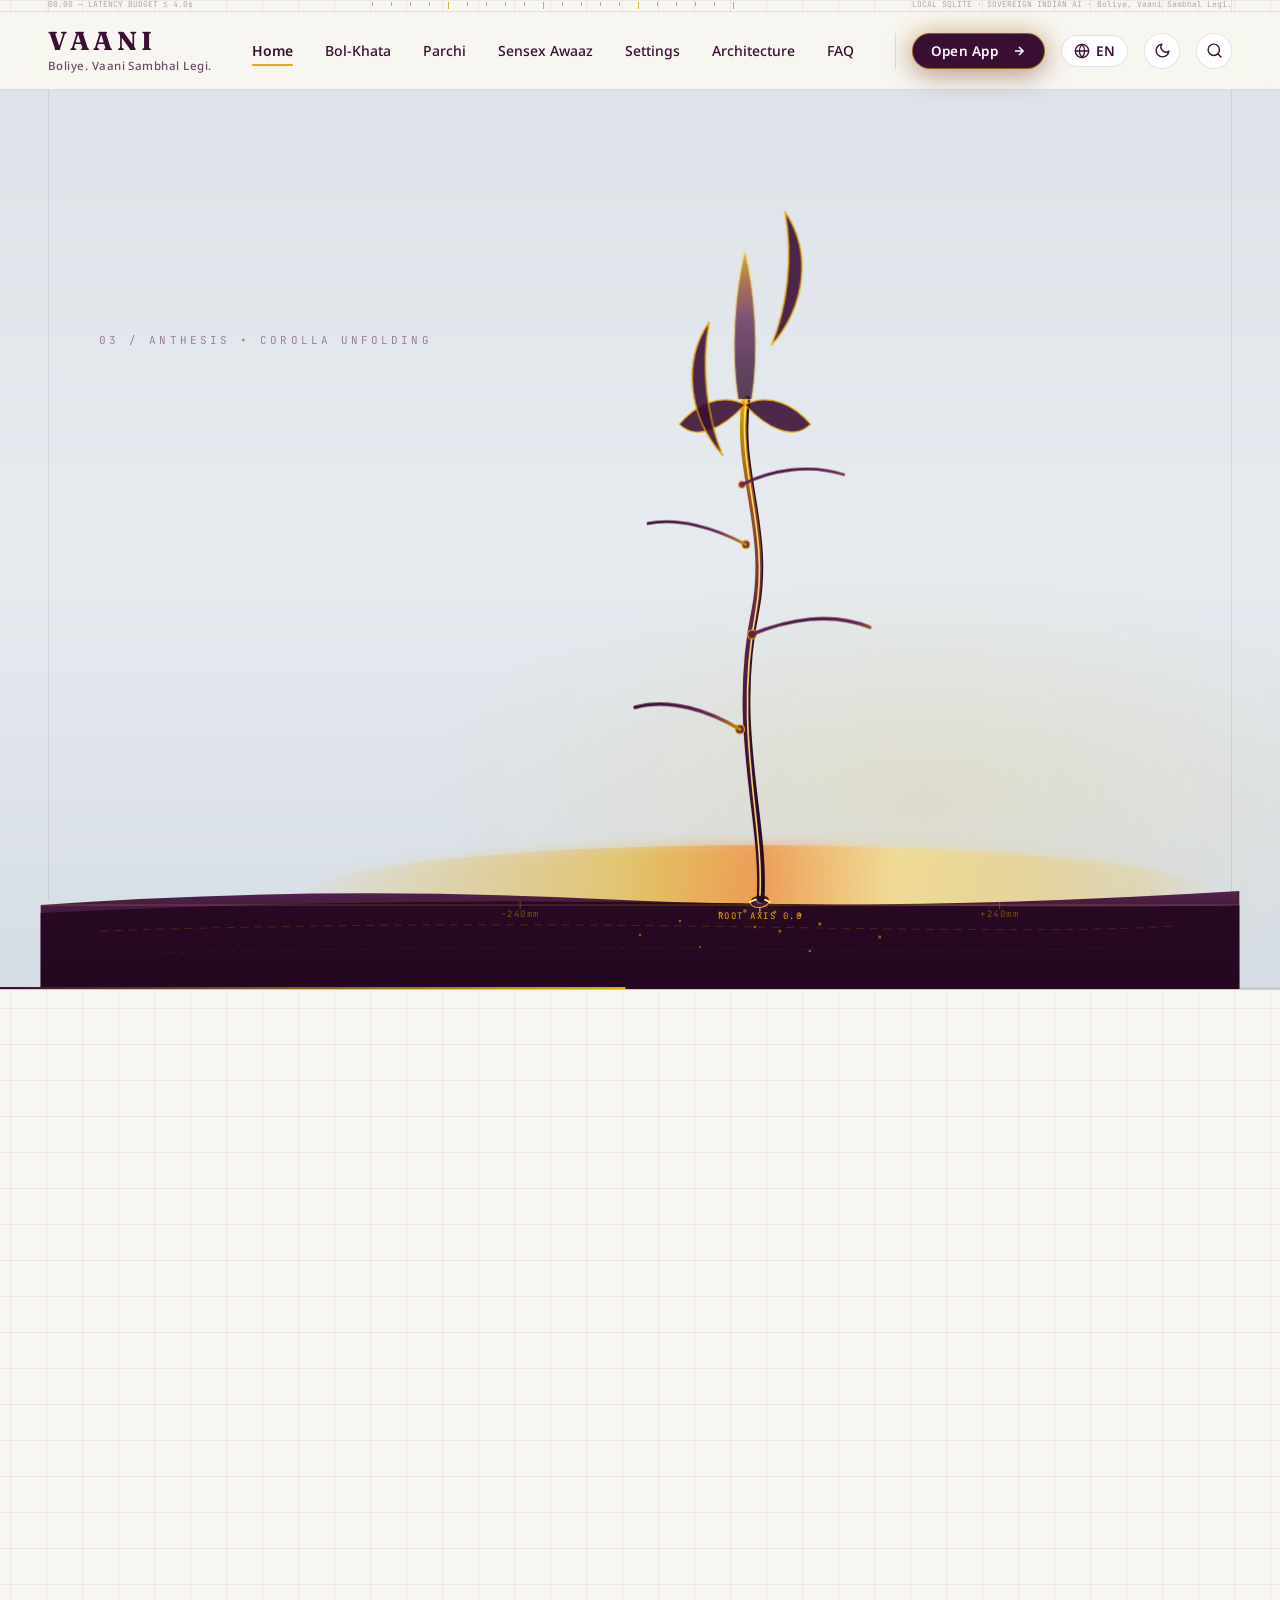
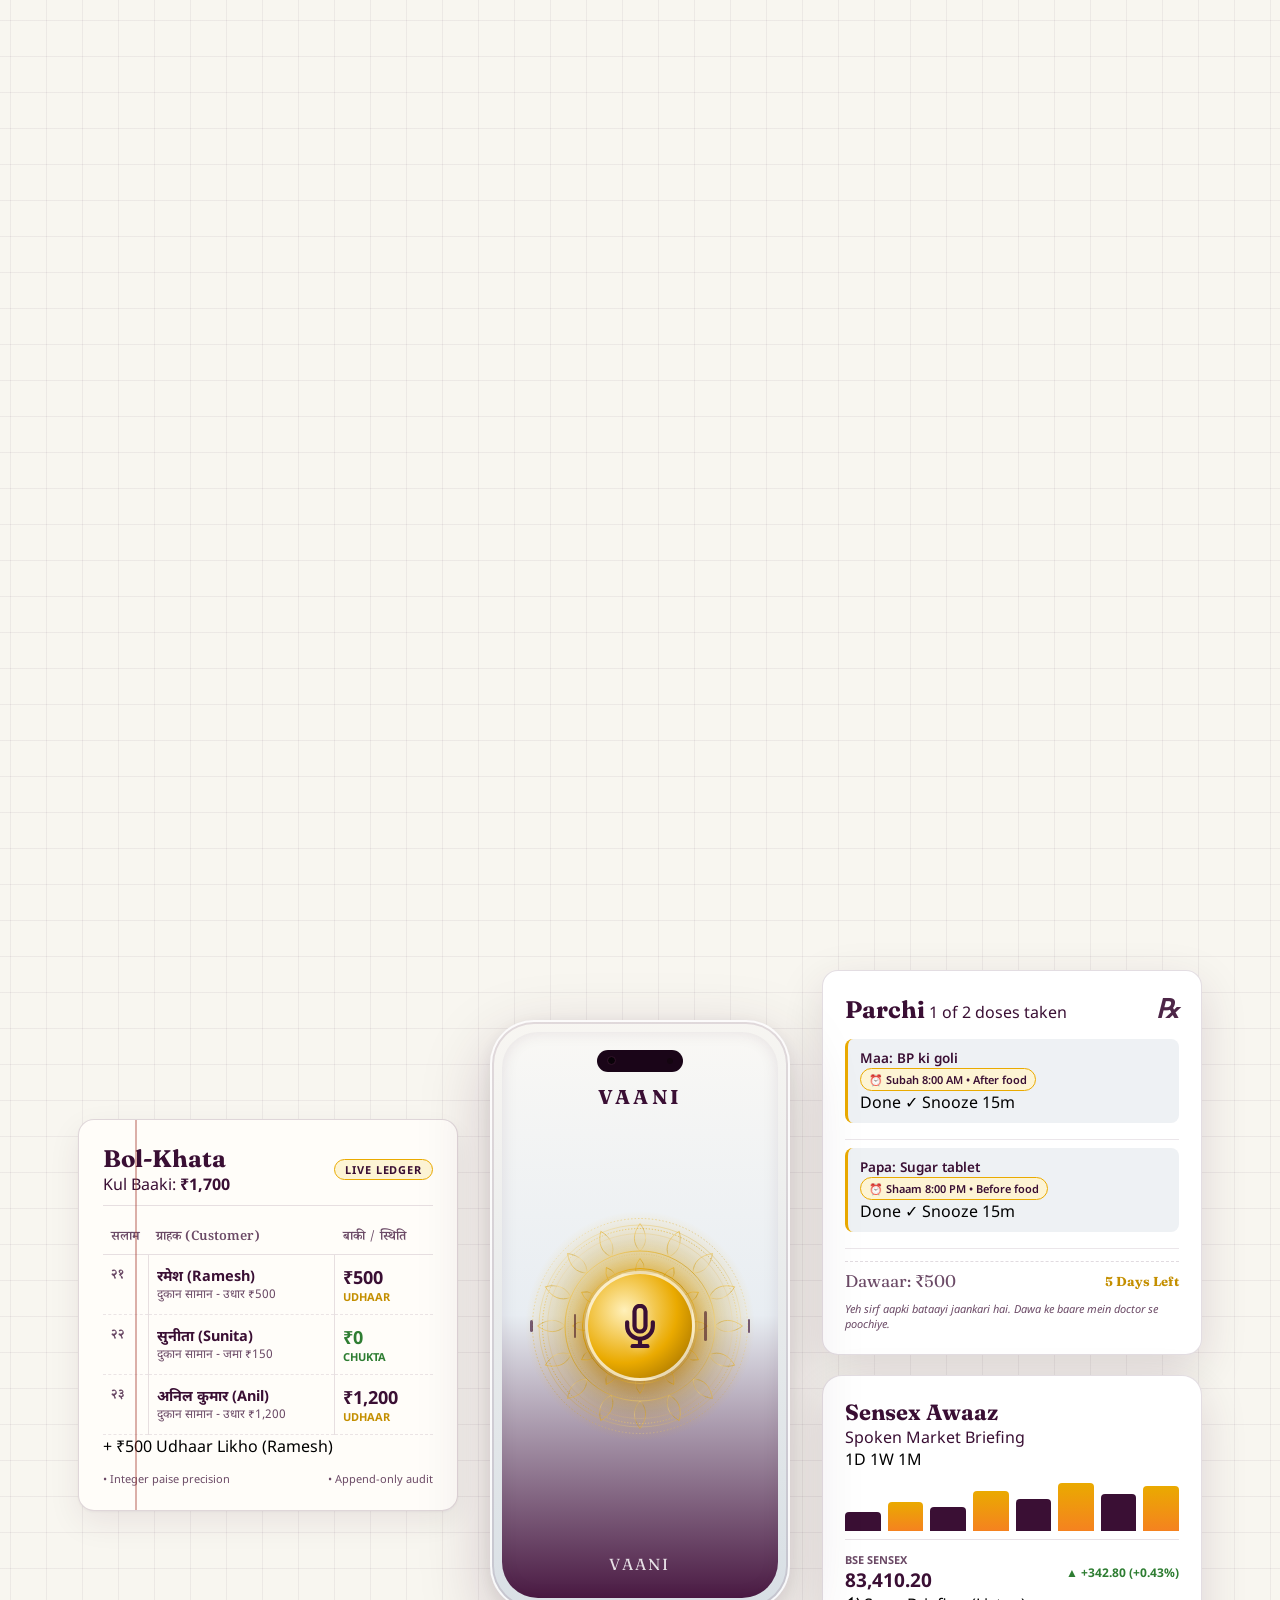
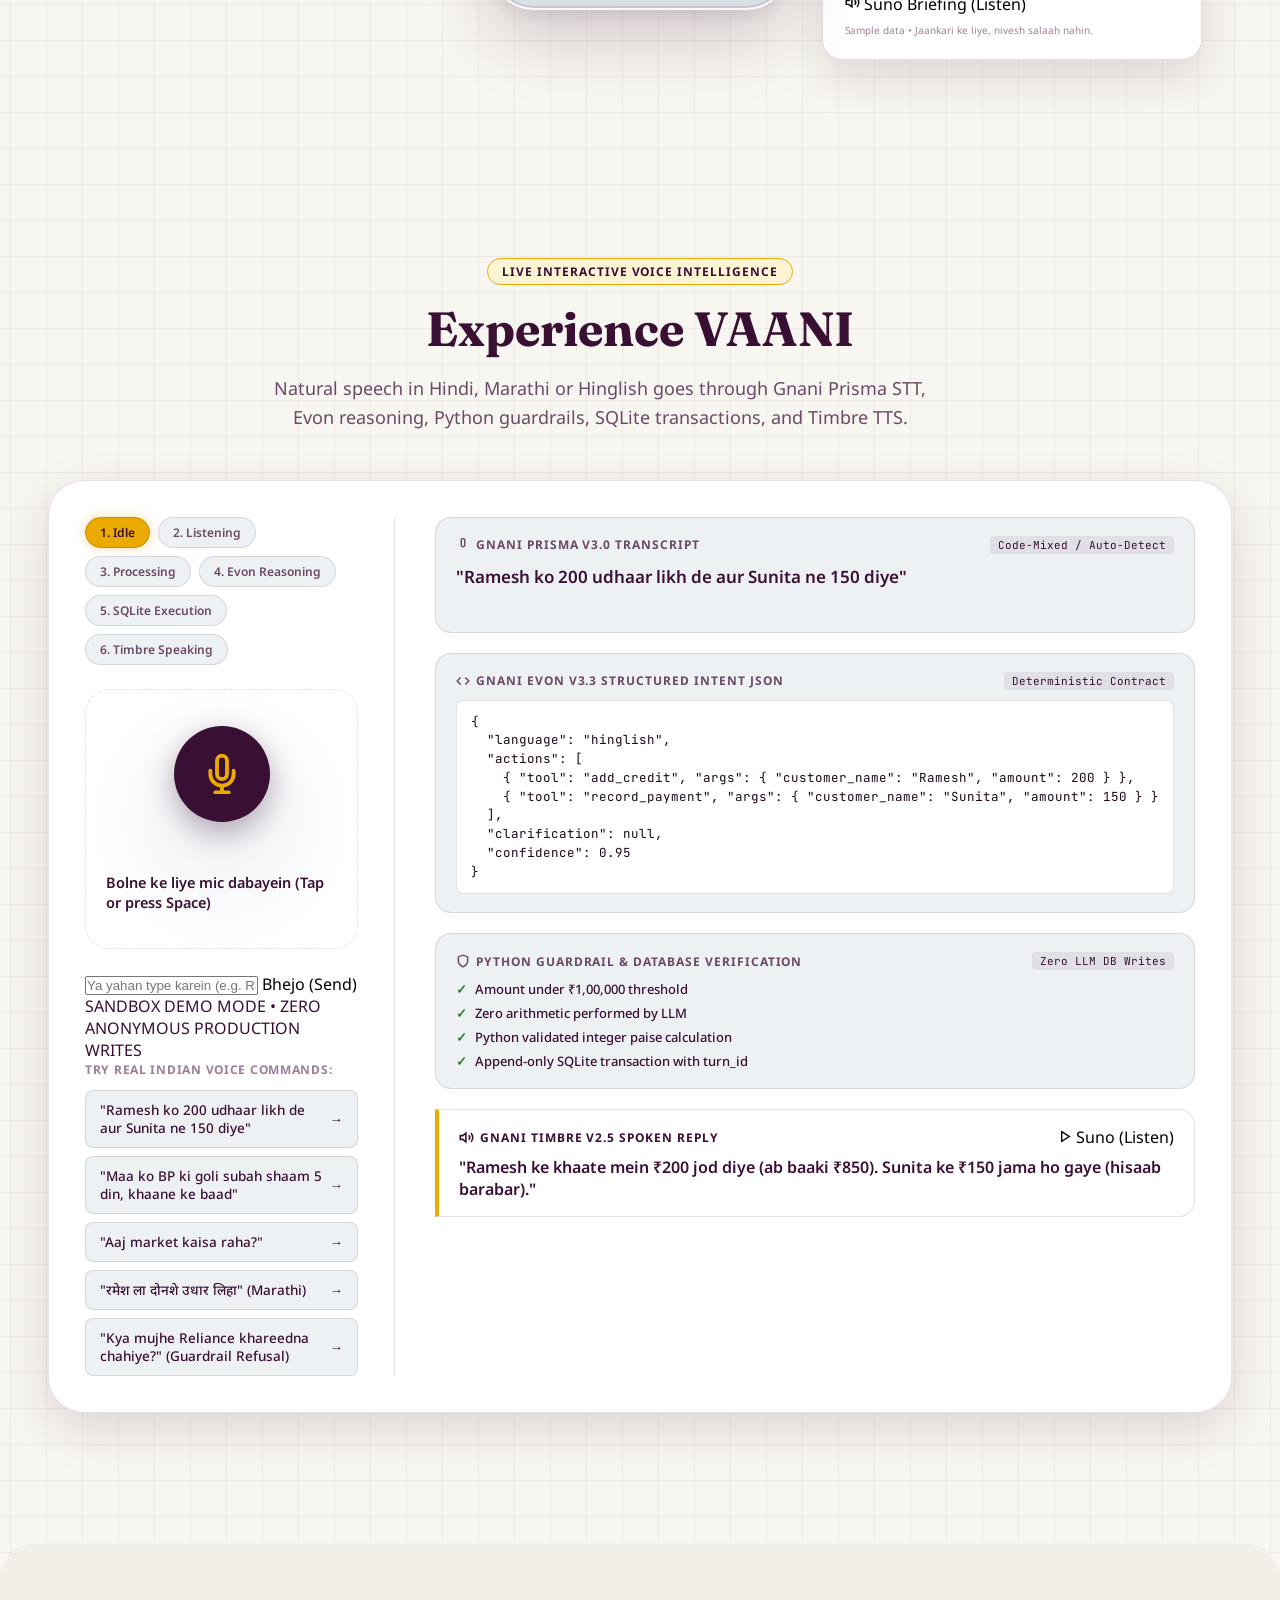
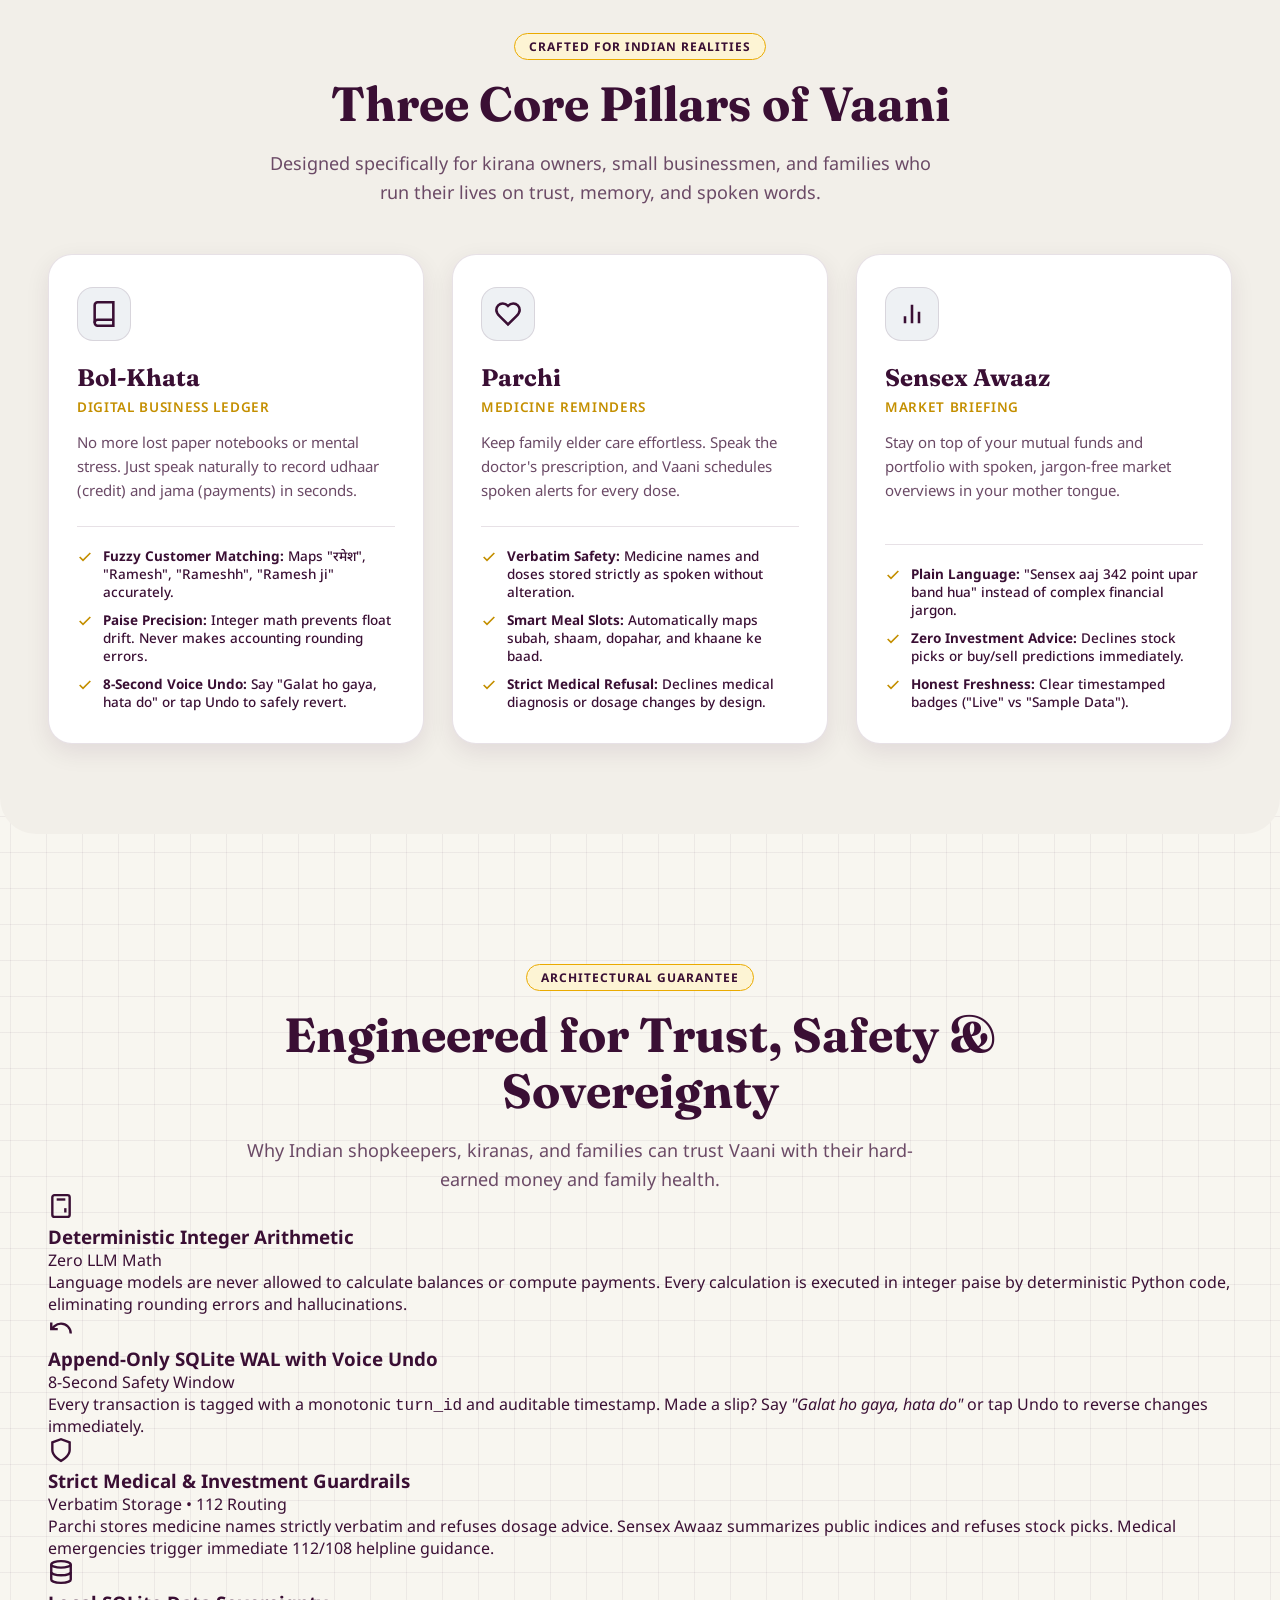
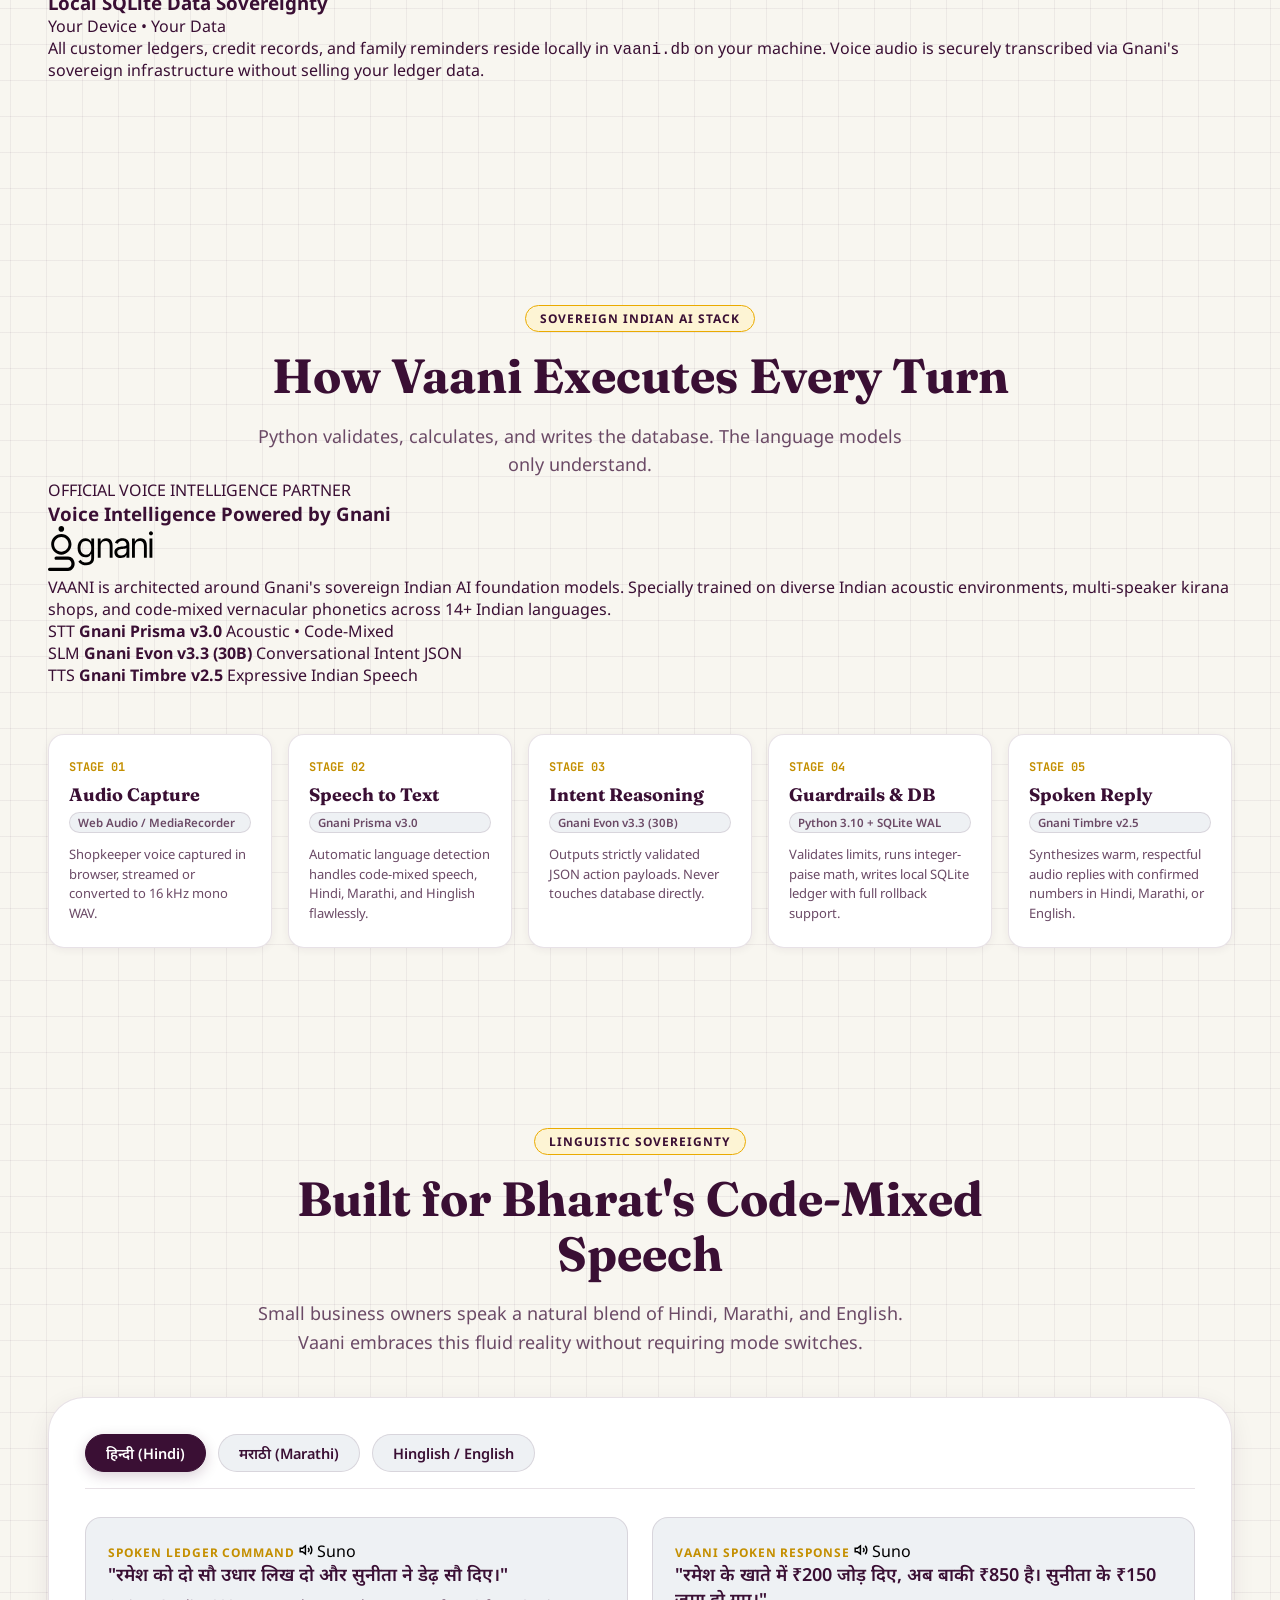
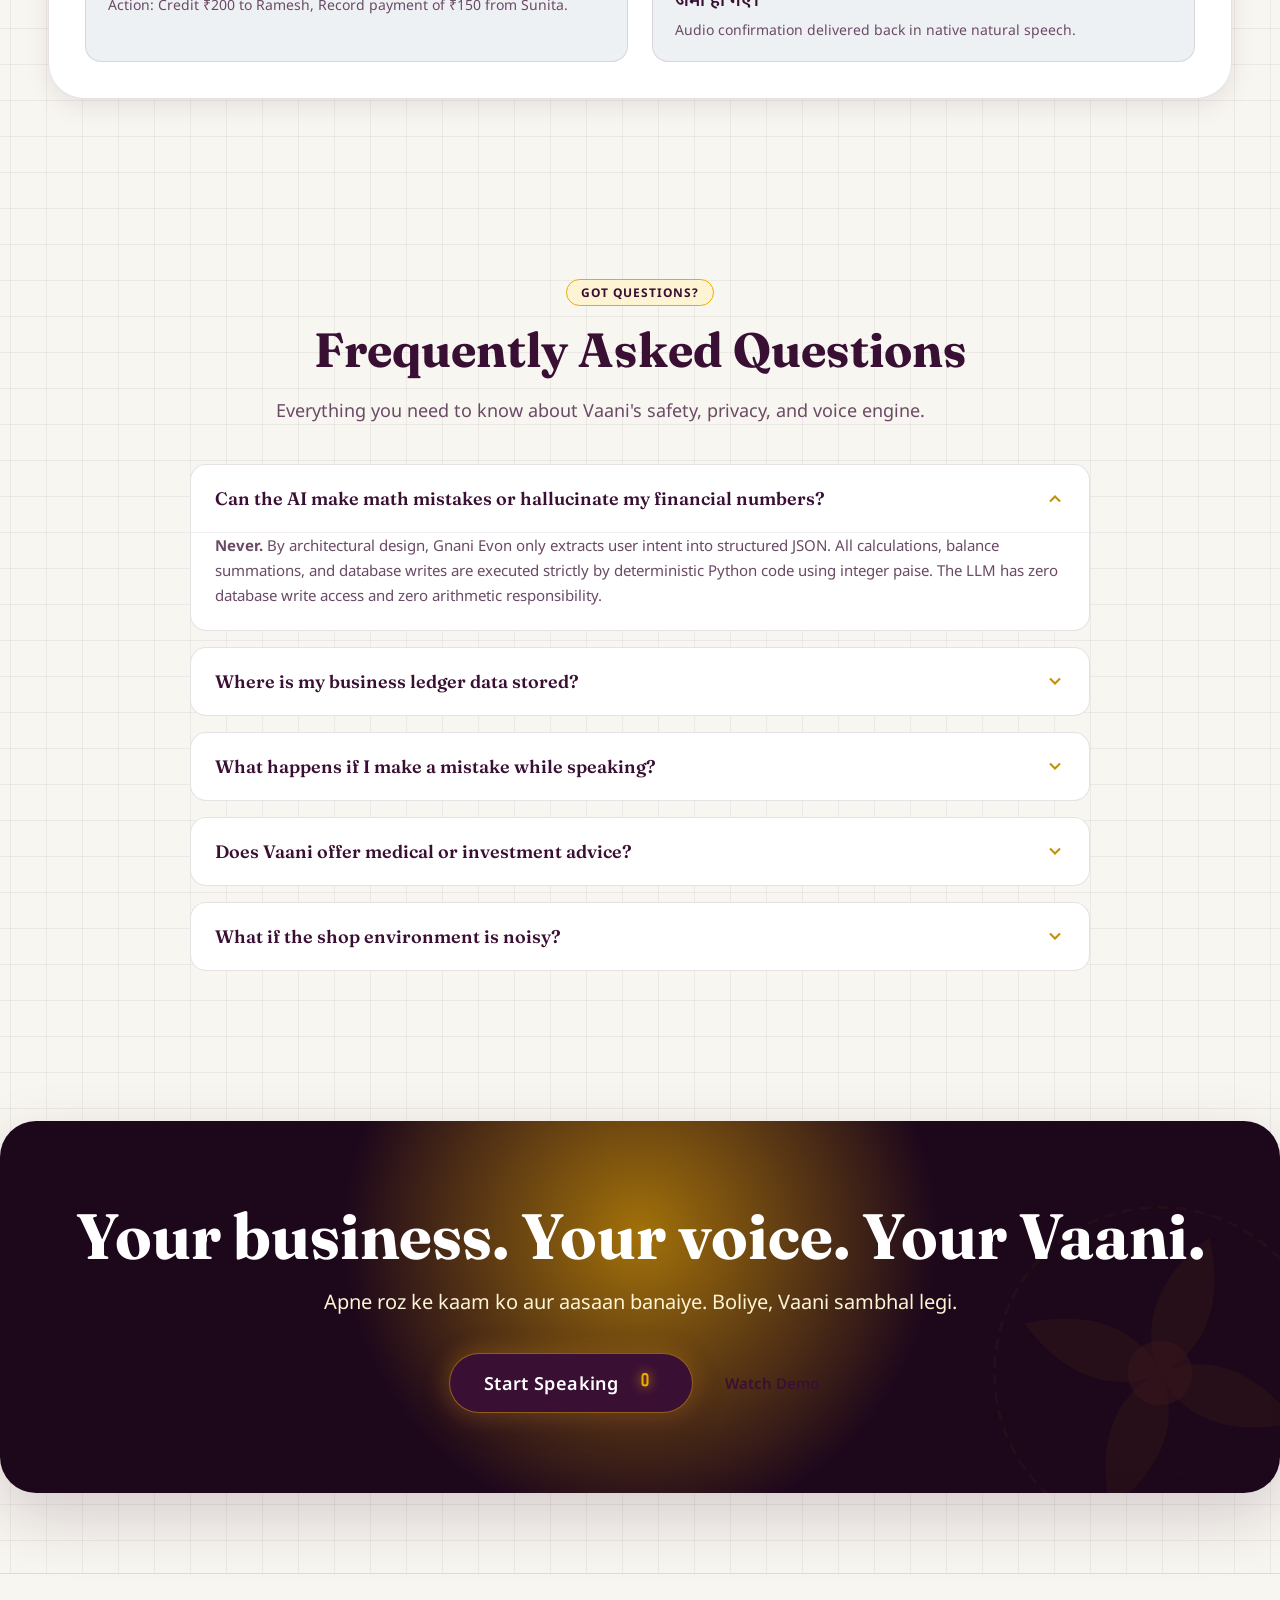
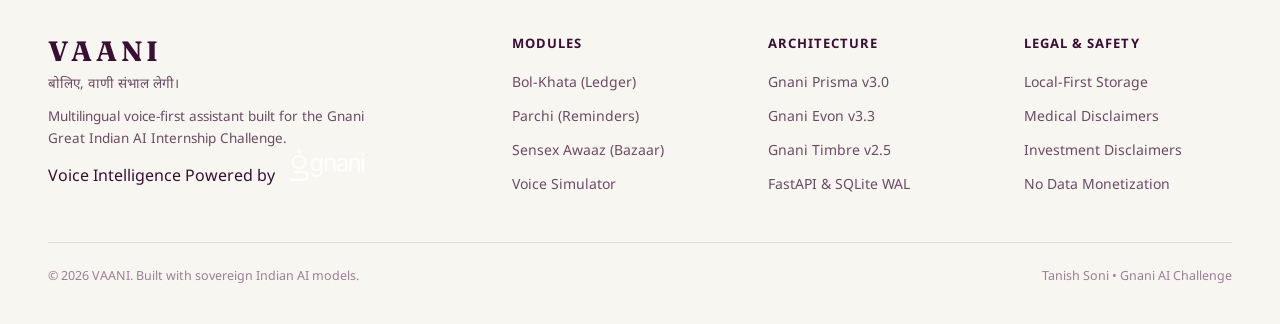
==== commit 0449592f: "." ====
--- a/frontend/index.html
+++ b/frontend/index.html
@@ -252,27 +252,37 @@
        ======================================================================== -->
             <g class="botanical-ground-group" id="botanicalGround">
               <!-- Horizon Golden Ambient Light Band -->
-              <ellipse cx="720" cy="808" rx="420" ry="45" fill="url(#horizonGlow)" opacity="0.65"
+              <ellipse cx="720" cy="808" rx="460" ry="52" fill="url(#horizonGlow)" opacity="0.75"
                 filter="url(#softGlow)" />
 
-              <!-- Taproot & Subterranean Root Filaments anchoring into earth -->
-              <g class="botanical-roots" id="botanicalRoots" stroke="#C48F00" stroke-linecap="round" opacity="0.65">
-                <path d="M 720 818 Q 716 845 710 885" stroke-width="3" stroke="#EAAA00" />
-                <path d="M 720 818 Q 732 850 755 890" stroke-width="2.2" />
-                <path d="M 714 830 Q 692 860 660 880" stroke-width="1.8" />
-                <path d="M 724 835 Q 745 865 780 885" stroke-width="1.8" />
-                <path d="M 710 850 Q 698 875 675 895" stroke-width="1.2" />
-                <path d="M 728 855 Q 750 880 770 895" stroke-width="1.2" />
+              <!-- Deep Taproot & Lateral Capillary Root System Anchoring Into Stratum -->
+              <g class="botanical-roots" id="botanicalRoots" stroke="#C48F00" stroke-linecap="round" opacity="0.75">
+                <!-- Central Primary Taproot -->
+                <path d="M 720 818 Q 716 845 710 892" stroke-width="3.2" stroke="#EAAA00" />
+                <path d="M 720 818 Q 732 850 758 895" stroke-width="2.5" />
+                <path d="M 714 830 Q 690 858 645 882" stroke-width="2" />
+                <path d="M 724 835 Q 755 865 805 888" stroke-width="2" />
+                <!-- Lateral Subterranean Rootlets -->
+                <path d="M 710 850 Q 680 872 630 894" stroke-width="1.4" />
+                <path d="M 728 855 Q 765 878 825 896" stroke-width="1.4" />
+                <path d="M 690 860 Q 650 875 580 890" stroke-width="1.2" />
+                <path d="M 755 865 Q 810 880 880 895" stroke-width="1.2" />
+                <path d="M 712 870 Q 700 885 680 898" stroke-width="1" />
+                <path d="M 730 872 Q 745 888 775 898" stroke-width="1" />
               </g>
 
-              <!-- Organic Soil Terrain Mound (Layer 1 - Deep Stratum) -->
-              <path d="M 0 818 Q 280 798 560 812 T 1200 804 L 1200 900 L 0 900 Z" fill="url(#groundEarthGrad)" />
-
-              <!-- Soil Terrain Ridge (Layer 2 - Crest Horizon) -->
-              <path d="M 0 826 Q 320 810 680 816 T 1200 818 L 1200 900 L 0 900 Z" fill="#250821" opacity="0.9" />
-
-              <!-- Fine Soil Granules & Golden Mineral Flecks -->
-              <g fill="#EAAA00" opacity="0.45">
+              <!-- Organic Soil Terrain Mound (Layer 1 - Deep Aubergine Humus Stratum) -->
+              <path d="M 0 816 Q 280 796 560 810 T 1200 802 L 1200 900 L 0 900 Z" fill="url(#groundEarthGrad)" />
+
+              <!-- Soil Terrain Ridge (Layer 2 - Crest Horizon Line) -->
+              <path d="M 0 824 Q 320 808 680 814 T 1200 816 L 1200 900 L 0 900 Z" fill="#250821" opacity="0.92" />
+
+              <!-- Subterranean Geological Stratum Striations -->
+              <path d="M 60 842 Q 360 832 720 838 T 1140 836" stroke="rgba(234, 170, 0, 0.18)" stroke-width="1" stroke-dasharray="8 6" fill="none" />
+              <path d="M 120 864 Q 440 856 720 860 T 1080 858" stroke="rgba(234, 170, 0, 0.12)" stroke-width="0.8" stroke-dasharray="5 5" fill="none" />
+
+              <!-- Fine Soil Granules, Spores & Golden Mineral Flecks -->
+              <g fill="#EAAA00" opacity="0.55">
                 <circle cx="680" cy="824" r="1.5" />
                 <circle cx="705" cy="822" r="1.8" />
                 <circle cx="735" cy="823" r="1.5" />
@@ -281,10 +291,22 @@
                 <circle cx="780" cy="835" r="1.7" />
                 <circle cx="715" cy="838" r="1.4" />
                 <circle cx="740" cy="842" r="1.6" />
+                <circle cx="600" cy="846" r="1.2" />
+                <circle cx="840" cy="848" r="1.5" />
+                <circle cx="660" cy="858" r="1" />
+                <circle cx="770" cy="862" r="1.3" />
               </g>
 
-              <!-- Crisp Editorial Ground Line -->
-              <line x1="0" y1="816" x2="1200" y2="816" stroke="rgba(234, 170, 0, 0.25)" stroke-width="1" />
+              <!-- Crisp Architectural Baseline & Botanical Dimension Markers -->
+              <line x1="0" y1="816" x2="1200" y2="816" stroke="rgba(234, 170, 0, 0.3)" stroke-width="1" />
+              <g class="botanical-scale-markers" fill="rgba(234, 170, 0, 0.45)" font-family="var(--font-mono)" font-size="9" letter-spacing="1.5">
+                <line x1="480" y1="812" x2="480" y2="820" stroke="rgba(234, 170, 0, 0.35)" stroke-width="1" />
+                <text x="480" y="828" text-anchor="middle">&minus;240mm</text>
+                <line x1="720" y1="808" x2="720" y2="824" stroke="#EAAA00" stroke-width="1.2" />
+                <text x="720" y="830" text-anchor="middle" fill="#EAAA00">ROOT AXIS 0.0</text>
+                <line x1="960" y1="812" x2="960" y2="820" stroke="rgba(234, 170, 0, 0.35)" stroke-width="1" />
+                <text x="960" y="828" text-anchor="middle">+240mm</text>
+              </g>
             </g>
 
             <!-- ========================================================================
@@ -702,7 +724,7 @@
           <div class="hero-overlay-content">
             <div class="hero-canvas">
               <div class="hero-editorial-column">
-                <p class="hero-seed-label" data-blossom-reveal data-reveal-at="0" data-reveal-end="0.14">
+                <p class="hero-seed-label" id="heroBotanicalStageBadge" data-blossom-reveal data-reveal-at="0" data-reveal-end="0.14">
                   01 / BHARAT'S SOVEREIGN AI &bull; A VOICE IS A SEED
                 </p>
 
@@ -742,6 +764,14 @@
                   </a>
                 </div>
 
+                <!-- Location A: Gnani Branding (Hero Attribution) -->
+                <div class="hero-gnani-attribution" data-blossom-reveal data-reveal-at="0.86" data-reveal-end="1">
+                  <span class="hero-gnani-label">Voice Intelligence Powered by</span>
+                  <a href="https://www.gnani.ai" target="_blank" rel="noopener noreferrer" class="hero-gnani-link" title="Gnani.ai Official Website">
+                    <img src="assets/gnani-logo.svg" alt="Gnani.ai" class="hero-gnani-logo" width="84" height="28">
+                  </a>
+                </div>
+
                 <div class="hero-waveform-dock" data-blossom-reveal data-reveal-at="0.84" data-reveal-end="1">
                   <canvas id="heroAudioCanvas" class="waveform-canvas" width="280" height="48"
                     aria-hidden="true"></canvas>
@@ -770,45 +800,48 @@
         <!-- 1. LEFT OVERLAPPING CARD: BOL-KHATA (LEDGER) -->
         <div class="mockup-card-khata bahi-khata-sheet">
           <div class="khata-card-header">
-            <span class="khata-title">Bol-Khata</span>
+            <div>
+              <span class="khata-title">Bol-Khata</span>
+              <div class="khata-subtitle-bal">Kul Baaki: <strong id="khataDemoTotalBal">&#8377;1,700</strong></div>
+            </div>
             <span class="khata-badge-live">Live Ledger</span>
           </div>
           <table class="khata-table">
             <thead>
               <tr>
                 <th scope="col">सलाम</th>
-                <th scope="col">लड़ेकर (ग्राहक)</th>
-                <th scope="col">निर्यातल</th>
+                <th scope="col">ग्राहक (Customer)</th>
+                <th scope="col">बाकी / स्थिति</th>
               </tr>
             </thead>
             <tbody>
-              <tr class="khata-row-reveal">
+              <tr class="khata-row-reveal" id="khataRowRamesh">
                 <td>२१</td>
                 <td>
                   <div class="khata-customer-name">रमेश (Ramesh)</div>
-                  <div class="khata-note-devanagari">नामेश : ₹५०० अधता - उबवार ॥</div>
+                  <div class="khata-note-devanagari" id="khataRameshNote">दुकान सामान - उधार &#8377;500</div>
                 </td>
                 <td>
-                  <div class="khata-balance-amount">&#8377;500</div>
-                  <div class="khata-balance-type">Udhaar</div>
+                  <div class="khata-balance-amount" id="khataRameshBal">&#8377;500</div>
+                  <div class="khata-balance-type" id="khataRameshType">Udhaar</div>
                 </td>
               </tr>
-              <tr class="khata-row-reveal">
+              <tr class="khata-row-reveal" id="khataRowSunita">
                 <td>२२</td>
                 <td>
                   <div class="khata-customer-name">सुनीता (Sunita)</div>
-                  <div class="khata-note-devanagari">दुकान सामान - जमा ₹१५०</div>
+                  <div class="khata-note-devanagari">दुकान सामान - जमा &#8377;150</div>
                 </td>
                 <td>
                   <div class="khata-balance-amount" style="color: var(--success);">&#8377;0</div>
                   <div class="khata-balance-type" style="color: var(--success);">Chukta</div>
                 </td>
               </tr>
-              <tr class="khata-row-reveal">
+              <tr class="khata-row-reveal" id="khataRowAnil">
                 <td>२३</td>
                 <td>
                   <div class="khata-customer-name">अनिल कुमार (Anil)</div>
-                  <div class="khata-note-devanagari">दुकान सामान - उधार ₹१,२००</div>
+                  <div class="khata-note-devanagari">दुकान सामान - उधार &#8377;1,200</div>
                 </td>
                 <td>
                   <div class="khata-balance-amount">&#8377;1,200</div>
@@ -817,6 +850,20 @@
               </tr>
             </tbody>
           </table>
+
+          <!-- Interactive Demo Controls for Bol-Khata -->
+          <div class="khata-demo-controls">
+            <button id="khataDemoAddBtn" class="khata-demo-btn" type="button">
+              <span>+ &#8377;500 Udhaar Likho (Ramesh)</span>
+            </button>
+            <button id="khataDemoUndoBtn" class="khata-demo-undo-btn" type="button" style="display: none;">
+              <span>&#8617; Undo</span>
+            </button>
+          </div>
+          <div id="khataDemoBadge" class="khata-demo-badge" style="display: none;" role="status">
+            &#10003; Ramesh ka udhaar darj hua: ab baaki &#8377;1,000
+          </div>
+
           <div
             style="margin-top: 14px; font-size: 11px; color: var(--aubergine-70); display: flex; justify-content: space-between;">
             <span>&bull; Integer paise precision</span>
@@ -873,60 +920,92 @@
           <!-- 3. TOP CARD: PARCHI (MEDICINE REMINDERS) -->
           <div class="mockup-card-parchi parchi-slip">
             <div class="parchi-header">
-              <span class="parchi-title">Parchi</span>
+              <div>
+                <span class="parchi-title">Parchi</span>
+                <span class="parchi-subtitle-doses" id="parchiProgressText">1 of 2 doses taken</span>
+              </div>
               <span class="rx-stamp">&#8478;</span>
             </div>
             <div class="parchi-timeline-track">
-              <div class="parchi-timeline-progress"></div>
-              <div class="parchi-lines">
-                <div class="parchi-ruled-line"></div>
-                <div class="parchi-med-row">
-                  <div class="parchi-med-name">Maa: BP ki goli</div>
+              <div class="parchi-timeline-progress" id="parchiProgressFill" style="width: 50%;"></div>
+            </div>
+            <div class="parchi-lines">
+              <div class="parchi-med-row" id="parchiMedRow1">
+                <div class="parchi-med-info">
+                  <div class="parchi-med-name" id="parchiMedName1">Maa: BP ki goli</div>
                   <span class="dose-time-badge">&#9200; Subah 8:00 AM &bull; After food</span>
                 </div>
-                <div class="parchi-ruled-line"></div>
-                <div class="parchi-med-row">
-                  <div class="parchi-med-name">Papa: Sugar tablet</div>
+                <div class="parchi-action-group">
+                  <button id="parchiDoneBtn1" class="parchi-action-btn done" title="Mark Done" type="button">Done &#10003;</button>
+                  <button id="parchiSnoozeBtn1" class="parchi-action-btn snooze" title="Snooze 15m" type="button">Snooze 15m</button>
+                </div>
+              </div>
+              <div class="parchi-ruled-line"></div>
+              <div class="parchi-med-row" id="parchiMedRow2">
+                <div class="parchi-med-info">
+                  <div class="parchi-med-name" id="parchiMedName2">Papa: Sugar tablet</div>
                   <span class="dose-time-badge">&#9200; Shaam 8:00 PM &bull; Before food</span>
                 </div>
-                <div class="parchi-ruled-line"></div>
+                <div class="parchi-action-group">
+                  <button id="parchiDoneBtn2" class="parchi-action-btn done" title="Mark Done" type="button">Done &#10003;</button>
+                  <button id="parchiSnoozeBtn2" class="parchi-action-btn snooze" title="Snooze 15m" type="button">Snooze 15m</button>
+                </div>
               </div>
+              <div class="parchi-ruled-line"></div>
             </div>
             <div class="parchi-price-line">
               <span>Dawaar: &#8377;500</span>
               <span style="font-size: 13px; font-weight: bold; color: var(--marigold-600);">5 Days Left</span>
             </div>
-            <p class="doctor-disclaimer-note">Yeh sirf aapki bataayi jaankari hai. Dawa ke baare mein doctor se
-              poochiye.</p>
+            <p class="doctor-disclaimer-note">Yeh sirf aapki bataayi jaankari hai. Dawa ke baare mein doctor se poochiye.</p>
           </div>
 
           <!-- 4. BOTTOM CARD: SENSEX AWAAZ -->
           <div class="mockup-card-sensex">
-            <div class="sensex-title">Sensex Awaaz</div>
-            <p class="sensex-desc">High-end, custom typography, subtle shadows, and controlled glass...</p>
+            <div class="sensex-header-bar">
+              <div>
+                <div class="sensex-title">Sensex Awaaz</div>
+                <div class="sensex-subtitle-bazaar">Spoken Market Briefing</div>
+              </div>
+              <div class="sensex-time-tabs" role="tablist" aria-label="Market Timeframe">
+                <button class="sensex-tab-btn active" data-period="1D" type="button">1D</button>
+                <button class="sensex-tab-btn" data-period="1W" type="button">1W</button>
+                <button class="sensex-tab-btn" data-period="1M" type="button">1M</button>
+              </div>
+            </div>
 
             <!-- Candlestick / Bar Chart Preview -->
-            <div class="sensex-chart-preview">
-              <div class="sensex-chart-bar" style="height: 35%;"></div>
-              <div class="sensex-chart-bar highlight" style="height: 55%;"></div>
-              <div class="sensex-chart-bar" style="height: 45%;"></div>
-              <div class="sensex-chart-bar highlight" style="height: 75%;"></div>
-              <div class="sensex-chart-bar" style="height: 60%;"></div>
-              <div class="sensex-chart-bar highlight" style="height: 90%;"></div>
-              <div class="sensex-chart-bar" style="height: 70%;"></div>
-              <div class="sensex-chart-bar highlight" style="height: 85%;"></div>
+            <div class="sensex-chart-preview" id="sensexChartPreview">
+              <div class="sensex-chart-bar" id="sensexBar1" style="height: 35%;"></div>
+              <div class="sensex-chart-bar highlight" id="sensexBar2" style="height: 55%;"></div>
+              <div class="sensex-chart-bar" id="sensexBar3" style="height: 45%;"></div>
+              <div class="sensex-chart-bar highlight" id="sensexBar4" style="height: 75%;"></div>
+              <div class="sensex-chart-bar" id="sensexBar5" style="height: 60%;"></div>
+              <div class="sensex-chart-bar highlight" id="sensexBar6" style="height: 90%;"></div>
+              <div class="sensex-chart-bar" id="sensexBar7" style="height: 70%;"></div>
+              <div class="sensex-chart-bar highlight" id="sensexBar8" style="height: 85%;"></div>
             </div>
 
             <div class="sensex-stats-row">
               <div>
-                <div style="font-size: 11px; text-transform: uppercase; color: var(--text-muted); font-weight: 700;">BSE
-                  Sensex</div>
-                <div class="sensex-index-val">83,410.20</div>
+                <div style="font-size: 11px; text-transform: uppercase; color: var(--text-muted); font-weight: 700;">BSE Sensex</div>
+                <div class="sensex-index-val" id="sensexIndexVal">83,410.20</div>
               </div>
-              <div class="sensex-delta-tag">
+              <div class="sensex-delta-tag" id="sensexDeltaTag">
                 &#9650; +342.80 (+0.43%)
               </div>
             </div>
+
+            <div class="sensex-action-row">
+              <button id="sensexListenBtn" class="sensex-listen-btn" type="button">
+                <svg width="15" height="15" viewBox="0 0 24 24" fill="none" stroke="currentColor" stroke-width="2.3">
+                  <polygon points="11 5 6 9 2 9 2 15 6 15 11 19 11 5"></polygon>
+                  <path d="M19.07 4.93a10 10 0 0 1 0 14.14M15.54 8.46a5 5 0 0 1 0 7.07"></path>
+                </svg>
+                <span id="sensexListenBtnText">Suno Briefing (Listen)</span>
+              </button>
+            </div>
+
             <div style="margin-top: 8px; font-size: 10px; color: var(--text-subtle);">
               Sample data &bull; Jaankari ke liye, nivesh salaah nahin.
             </div>
@@ -941,8 +1020,8 @@
          ========================================================================== -->
     <section id="voice-lab" class="section-container">
       <div style="text-align: center; max-width: 760px; margin: 0 auto;">
-        <span class="section-badge">Live Interactive Pipeline</span>
-        <h2 class="section-title">Experience the Voice-First Loop</h2>
+        <span class="section-badge">Live Interactive Voice Intelligence</span>
+        <h2 class="section-title">Experience VAANI</h2>
         <p class="section-subtitle">
           Natural speech in Hindi, Marathi or Hinglish goes through Gnani Prisma STT, Evon reasoning, Python guardrails,
           SQLite transactions, and Timbre TTS.
@@ -962,7 +1041,7 @@
               <span class="status-pill" data-step="speaking">6. Timbre Speaking</span>
             </div>
 
-            <!-- Voice Orb Dock -->
+            <!-- Voice Orb Dock with Live Decibel Canvas -->
             <div class="voice-orb-interactive-dock">
               <button id="dockMicBtn" class="dock-mic-button" title="Click to speak" aria-label="Microphone">
                 <svg width="40" height="40" viewBox="0 0 24 24" fill="none" stroke="currentColor" stroke-width="2.3"
@@ -973,31 +1052,45 @@
                   <line x1="8" y1="23" x2="16" y2="23"></line>
                 </svg>
               </button>
-              <div id="dockMicStatusText" class="dock-mic-status-text">Bolne ke liye mic dabayein (Tap or press Space)
-              </div>
+              <canvas id="voiceDecibelCanvas" class="voice-decibel-canvas" width="220" height="34" aria-hidden="true"></canvas>
+              <div id="dockMicStatusText" class="dock-mic-status-text">Bolne ke liye mic dabayein (Tap or press Space)</div>
+            </div>
+
+            <!-- Text Input Alternative Dock -->
+            <div class="voice-text-dock">
+              <input type="text" id="voiceTextInput" class="voice-text-input"
+                placeholder="Ya yahan type karein (e.g. Ramesh ko 500 udhaar)..."
+                aria-label="Voice alternative text input">
+              <button id="voiceTextSendBtn" class="voice-text-send-btn" type="button">Bhejo (Send)</button>
+            </div>
+
+            <!-- Sandbox Mode Badge -->
+            <div class="sandbox-demo-badge">
+              <span class="sandbox-dot"></span>
+              <span>SANDBOX DEMO MODE &bull; ZERO ANONYMOUS PRODUCTION WRITES</span>
             </div>
           </div>
 
           <!-- Quick Test Utterance Trays (From 40-Utterance Benchmark) -->
           <div class="sample-utterances-tray">
             <span class="tray-title">Try real Indian voice commands:</span>
-            <button class="sample-chip-btn" data-scenario="khata_multi">
+            <button class="sample-chip-btn" data-scenario="khata_multi" type="button">
               <span>"Ramesh ko 200 udhaar likh de aur Sunita ne 150 diye"</span>
               <span>&rarr;</span>
             </button>
-            <button class="sample-chip-btn" data-scenario="parchi_bp">
+            <button class="sample-chip-btn" data-scenario="parchi_bp" type="button">
               <span>"Maa ko BP ki goli subah shaam 5 din, khaane ke baad"</span>
               <span>&rarr;</span>
             </button>
-            <button class="sample-chip-btn" data-scenario="bazaar_overview">
+            <button class="sample-chip-btn" data-scenario="bazaar_overview" type="button">
               <span>"Aaj market kaisa raha?"</span>
               <span>&rarr;</span>
             </button>
-            <button class="sample-chip-btn" data-scenario="marathi_khata">
+            <button class="sample-chip-btn" data-scenario="marathi_khata" type="button">
               <span>"रमेश ला दोनशे उधार लिहा" (Marathi)</span>
               <span>&rarr;</span>
             </button>
-            <button class="sample-chip-btn" data-scenario="guardrail_investment">
+            <button class="sample-chip-btn" data-scenario="guardrail_investment" type="button">
               <span>"Kya mujhe Reliance khareedna chahiye?" (Guardrail Refusal)</span>
               <span>&rarr;</span>
             </button>
@@ -1057,14 +1150,10 @@
               <span class="inspector-tag">Zero LLM DB Writes</span>
             </div>
             <div id="inspectorGuardrails" class="guardrails-check-list">
-              <div class="guardrail-item"><span class="check-icon">&#10003;</span><span>Amount under &pound;1,00,000
-                  threshold</span></div>
-              <div class="guardrail-item"><span class="check-icon">&#10003;</span><span>Zero arithmetic performed by
-                  LLM</span></div>
-              <div class="guardrail-item"><span class="check-icon">&#10003;</span><span>Python validated integer paise
-                  calculation</span></div>
-              <div class="guardrail-item"><span class="check-icon">&#10003;</span><span>Append-only SQLite transaction
-                  with turn_id</span></div>
+              <div class="guardrail-item"><span class="check-icon">&#10003;</span><span>Amount under &#8377;1,00,000 threshold</span></div>
+              <div class="guardrail-item"><span class="check-icon">&#10003;</span><span>Zero arithmetic performed by LLM</span></div>
+              <div class="guardrail-item"><span class="check-icon">&#10003;</span><span>Python validated integer paise calculation</span></div>
+              <div class="guardrail-item"><span class="check-icon">&#10003;</span><span>Append-only SQLite transaction with turn_id</span></div>
             </div>
           </div>
 
@@ -1078,11 +1167,15 @@
                 </svg>
                 Gnani Timbre v2.5 Spoken Reply
               </span>
-              <span class="inspector-tag">Template Formatted</span>
+              <button id="inspectorAudioPlayBtn" class="inspector-play-btn" type="button" title="Play audio response">
+                <svg width="13" height="13" viewBox="0 0 24 24" fill="none" stroke="currentColor" stroke-width="2.5">
+                  <polygon points="5 3 19 12 5 21 5 3"></polygon>
+                </svg>
+                <span>Suno (Listen)</span>
+              </button>
             </div>
             <div id="inspectorReplyText" class="reply-spoken-text">
-              "Ramesh ke khaate mein &#8377;200 jod diye (ab baaki &#8377;850). Sunita ke &#8377;150 jama ho gaye
-              (hisaab barabar)."
+              "Ramesh ke khaate mein &#8377;200 jod diye (ab baaki &#8377;850). Sunita ke &#8377;150 jama ho gaye (hisaab barabar)."
             </div>
           </div>
         </div>
@@ -1225,6 +1318,85 @@
     </section>
 
     <!-- ==========================================================================
+         TRUST, SAFETY & DATA SOVEREIGNTY
+         ========================================================================== -->
+    <section id="trust-safety" class="section-container" style="margin-top: 36px; margin-bottom: 44px;">
+      <div style="text-align: center; max-width: 800px; margin: 0 auto;">
+        <span class="section-badge">Architectural Guarantee</span>
+        <h2 class="section-title">Engineered for Trust, Safety &amp; Sovereignty</h2>
+        <p class="section-subtitle">
+          Why Indian shopkeepers, kiranas, and families can trust Vaani with their hard-earned money and family health.
+        </p>
+      </div>
+
+      <div class="trust-grid">
+        <div class="trust-card">
+          <div class="trust-icon-box">
+            <svg width="26" height="26" viewBox="0 0 24 24" fill="none" stroke="currentColor" stroke-width="2.2">
+              <rect x="4" y="2" width="16" height="20" rx="2"></rect>
+              <line x1="8" y1="6" x2="16" y2="6"></line>
+              <line x1="16" y1="14" x2="16" y2="18"></line>
+              <path d="M16 10h.01"></path>
+              <path d="M12 10h.01"></path>
+              <path d="M8 10h.01"></path>
+              <path d="M12 14h.01"></path>
+              <path d="M8 14h.01"></path>
+              <path d="M12 18h.01"></path>
+              <path d="M8 18h.01"></path>
+            </svg>
+          </div>
+          <h3 class="trust-card-title">Deterministic Integer Arithmetic</h3>
+          <span class="trust-card-badge">Zero LLM Math</span>
+          <p class="trust-card-desc">
+            Language models are never allowed to calculate balances or compute payments. Every calculation is executed in integer paise by deterministic Python code, eliminating rounding errors and hallucinations.
+          </p>
+        </div>
+
+        <div class="trust-card">
+          <div class="trust-icon-box">
+            <svg width="26" height="26" viewBox="0 0 24 24" fill="none" stroke="currentColor" stroke-width="2.2">
+              <path d="M3 7v6h6"></path>
+              <path d="M21 17a9 9 0 0 0-9-9 9 9 0 0 0-6 2.3L3 13"></path>
+            </svg>
+          </div>
+          <h3 class="trust-card-title">Append-Only SQLite WAL with Voice Undo</h3>
+          <span class="trust-card-badge">8-Second Safety Window</span>
+          <p class="trust-card-desc">
+            Every transaction is tagged with a monotonic <code>turn_id</code> and auditable timestamp. Made a slip? Say <em>"Galat ho gaya, hata do"</em> or tap Undo to reverse changes immediately.
+          </p>
+        </div>
+
+        <div class="trust-card">
+          <div class="trust-icon-box">
+            <svg width="26" height="26" viewBox="0 0 24 24" fill="none" stroke="currentColor" stroke-width="2.2">
+              <path d="M12 22s8-4 8-10V5l-8-3-8 3v7c0 6 8 10 8 10z"></path>
+            </svg>
+          </div>
+          <h3 class="trust-card-title">Strict Medical &amp; Investment Guardrails</h3>
+          <span class="trust-card-badge">Verbatim Storage &bull; 112 Routing</span>
+          <p class="trust-card-desc">
+            Parchi stores medicine names strictly verbatim and refuses dosage advice. Sensex Awaaz summarizes public indices and refuses stock picks. Medical emergencies trigger immediate 112/108 helpline guidance.
+          </p>
+        </div>
+
+        <div class="trust-card">
+          <div class="trust-icon-box">
+            <svg width="26" height="26" viewBox="0 0 24 24" fill="none" stroke="currentColor" stroke-width="2.2">
+              <ellipse cx="12" cy="5" rx="9" ry="3"></ellipse>
+              <path d="M21 12c0 1.66-4 3-9 3s-9-1.34-9-3"></path>
+              <path d="M3 5v14c0 1.66 4 3 9 3s9-1.34 9-3V5"></path>
+            </svg>
+          </div>
+          <h3 class="trust-card-title">Local SQLite Data Sovereignty</h3>
+          <span class="trust-card-badge">Your Device &bull; Your Data</span>
+          <p class="trust-card-desc">
+            All customer ledgers, credit records, and family reminders reside locally in <code>vaani.db</code> on your machine. Voice audio is securely transcribed via Gnani's sovereign infrastructure without selling your ledger data.
+          </p>
+        </div>
+      </div>
+    </section>
+
+    <!-- ==========================================================================
          HOW VAANI WORKS (ARCHITECTURE FOR JUDGES & AUDITORS)
          ========================================================================== -->
     <section id="how-it-works" class="section-container">
@@ -1236,6 +1408,45 @@
         </p>
       </div>
 
+      <!-- Location B: Gnani Branding (Featured Technology Banner) -->
+      <div class="gnani-featured-banner">
+        <div class="gnani-banner-brand-row">
+          <div class="gnani-banner-titles">
+            <span class="gnani-banner-kicker">OFFICIAL VOICE INTELLIGENCE PARTNER</span>
+            <h3 class="gnani-banner-heading">Voice Intelligence Powered by Gnani</h3>
+          </div>
+          <a href="https://www.gnani.ai" target="_blank" rel="noopener noreferrer" class="gnani-banner-link" title="Visit Gnani.ai Official Website">
+            <img src="assets/gnani-logo.svg" alt="Gnani.ai Official Logo" class="gnani-banner-logo" width="105" height="45">
+          </a>
+        </div>
+        <p class="gnani-banner-text">
+          VAANI is architected around Gnani's sovereign Indian AI foundation models. Specially trained on diverse Indian acoustic environments, multi-speaker kirana shops, and code-mixed vernacular phonetics across 14+ Indian languages.
+        </p>
+        <div class="gnani-banner-models">
+          <div class="gnani-model-pill">
+            <span class="model-badge-tag">STT</span>
+            <strong>Gnani Prisma v3.0</strong>
+            <span class="model-badge-sub">Acoustic &bull; Code-Mixed</span>
+          </div>
+          <div class="gnani-model-pill">
+            <span class="model-badge-tag">SLM</span>
+            <strong>Gnani Evon v3.3 (30B)</strong>
+            <span class="model-badge-sub">Conversational Intent JSON</span>
+          </div>
+          <div class="gnani-model-pill">
+            <span class="model-badge-tag">TTS</span>
+            <strong>Gnani Timbre v2.5</strong>
+            <span class="model-badge-sub">Expressive Indian Speech</span>
+          </div>
+        </div>
+      </div>
+
+      <div class="pipeline-progress-bar-wrap" aria-hidden="true">
+        <div class="pipeline-progress-track">
+          <div class="pipeline-progress-fill"></div>
+        </div>
+      </div>
+
       <div class="pipeline-diagram">
         <!-- Step 1 -->
         <div class="pipeline-step-card">
@@ -1250,8 +1461,7 @@
           <span class="step-num">STAGE 02</span>
           <h4 class="step-name">Speech to Text</h4>
           <span class="step-model-badge">Gnani Prisma v3.0</span>
-          <p class="step-desc">Automatic language detection handles code-mixed speech, Hindi, Marathi, and Hinglish
-            flawlessly.</p>
+          <p class="step-desc">Automatic language detection handles code-mixed speech, Hindi, Marathi, and Hinglish flawlessly.</p>
         </div>
 
         <!-- Step 3 -->
@@ -1267,8 +1477,7 @@
           <span class="step-num">STAGE 04</span>
           <h4 class="step-name">Guardrails &amp; DB</h4>
           <span class="step-model-badge">Python 3.10 + SQLite WAL</span>
-          <p class="step-desc">Validates limits, runs integer-paise math, writes local SQLite ledger with full rollback
-            support.</p>
+          <p class="step-desc">Validates limits, runs integer-paise math, writes local SQLite ledger with full rollback support.</p>
         </div>
 
         <!-- Step 5 -->
@@ -1276,8 +1485,7 @@
           <span class="step-num">STAGE 05</span>
           <h4 class="step-name">Spoken Reply</h4>
           <span class="step-model-badge">Gnani Timbre v2.5</span>
-          <p class="step-desc">Synthesizes warm, respectful audio replies with confirmed numbers in Hindi, Marathi, or
-            English.</p>
+          <p class="step-desc">Synthesizes warm, respectful audio replies with confirmed numbers in Hindi, Marathi, or English.</p>
         </div>
       </div>
     </section>
@@ -1304,16 +1512,27 @@
 
         <div class="lang-grid-display">
           <div class="lang-demo-box">
-            <span class="lang-box-heading">Spoken Ledger Command</span>
-            <div class="lang-quote-text">"रमेश को दो सौ उधार लिख दो और सुनीता ने डेढ़ सौ दिए।"</div>
-            <div class="lang-quote-translation">Action: Credit ₹200 to Ramesh, Record payment of ₹150 from Sunita.</div>
+            <div class="lang-box-header-row">
+              <span class="lang-box-heading">Spoken Ledger Command</span>
+              <button class="lang-audio-btn" data-lang-audio="cmd" type="button" title="Listen to spoken command">
+                <svg width="14" height="14" viewBox="0 0 24 24" fill="none" stroke="currentColor" stroke-width="2.5"><polygon points="11 5 6 9 2 9 2 15 6 15 11 19 11 5"></polygon><path d="M19.07 4.93a10 10 0 0 1 0 14.14M15.54 8.46a5 5 0 0 1 0 7.07"></path></svg>
+                <span>Suno</span>
+              </button>
+            </div>
+            <div class="lang-quote-text" id="langQuoteCmd">"रमेश को दो सौ उधार लिख दो और सुनीता ने डेढ़ सौ दिए।"</div>
+            <div class="lang-quote-translation" id="langQuoteCmdTrans">Action: Credit &#8377;200 to Ramesh, Record payment of &#8377;150 from Sunita.</div>
           </div>
 
           <div class="lang-demo-box">
-            <span class="lang-box-heading">Vaani Spoken Response</span>
-            <div class="lang-quote-text">"रमेश के खाते में ₹200 जोड़ दिए, अब बाकी ₹850 है। सुनीता के ₹150 जमा हो गए।"
-            </div>
-            <div class="lang-quote-translation">Audio confirmation delivered back in native natural speech.</div>
+            <div class="lang-box-header-row">
+              <span class="lang-box-heading">Vaani Spoken Response</span>
+              <button class="lang-audio-btn" data-lang-audio="resp" type="button" title="Listen to spoken response">
+                <svg width="14" height="14" viewBox="0 0 24 24" fill="none" stroke="currentColor" stroke-width="2.5"><polygon points="11 5 6 9 2 9 2 15 6 15 11 19 11 5"></polygon><path d="M19.07 4.93a10 10 0 0 1 0 14.14M15.54 8.46a5 5 0 0 1 0 7.07"></path></svg>
+                <span>Suno</span>
+              </button>
+            </div>
+            <div class="lang-quote-text" id="langQuoteResp">"रमेश के खाते में &#8377;200 जोड़ दिए, अब बाकी &#8377;850 है। सुनीता के &#8377;150 जमा हो गए।"</div>
+            <div class="lang-quote-translation" id="langQuoteRespTrans">Audio confirmation delivered back in native natural speech.</div>
           </div>
         </div>
       </div>
@@ -1333,13 +1552,13 @@
 
       <div class="faq-accordion-list" style="margin: 40px auto 0;">
         <div class="faq-item open">
-          <button class="faq-question-btn">
+          <button class="faq-question-btn" type="button" aria-expanded="true" aria-controls="faqAns1">
             <span>Can the AI make math mistakes or hallucinate my financial numbers?</span>
             <svg class="faq-chevron" viewBox="0 0 24 24" fill="none" stroke="currentColor" stroke-width="2.5">
               <polyline points="6 9 12 15 18 9"></polyline>
             </svg>
           </button>
-          <div class="faq-answer-content">
+          <div class="faq-answer-content" id="faqAns1" role="region">
             <strong>Never.</strong> By architectural design, Gnani Evon only extracts user intent into structured JSON.
             All calculations, balance summations, and database writes are executed strictly by deterministic Python code
             using integer paise. The LLM has zero database write access and zero arithmetic responsibility.
@@ -1347,13 +1566,13 @@
         </div>
 
         <div class="faq-item">
-          <button class="faq-question-btn">
+          <button class="faq-question-btn" type="button" aria-expanded="false" aria-controls="faqAns2">
             <span>Where is my business ledger data stored?</span>
             <svg class="faq-chevron" viewBox="0 0 24 24" fill="none" stroke="currentColor" stroke-width="2.5">
               <polyline points="6 9 12 15 18 9"></polyline>
             </svg>
           </button>
-          <div class="faq-answer-content">
+          <div class="faq-answer-content" id="faqAns2" role="region">
             Your data is stored in a local SQLite database (<code>vaani.db</code>) on your device. Only audio recordings
             are securely processed by Gnani's sovereign Indian speech infrastructure for transcription and synthesis;
             your ledger never leaves your control and is never sold to third parties.
@@ -1361,13 +1580,13 @@
         </div>
 
         <div class="faq-item">
-          <button class="faq-question-btn">
+          <button class="faq-question-btn" type="button" aria-expanded="false" aria-controls="faqAns3">
             <span>What happens if I make a mistake while speaking?</span>
             <svg class="faq-chevron" viewBox="0 0 24 24" fill="none" stroke="currentColor" stroke-width="2.5">
               <polyline points="6 9 12 15 18 9"></polyline>
             </svg>
           </button>
-          <div class="faq-answer-content">
+          <div class="faq-answer-content" id="faqAns3" role="region">
             Every transaction includes a prominent 8-second Voice Undo window. You can simply say <em>"Nahi, galat ho
               gaya"</em> or tap the Undo button on screen. The system maintains an append-only audit trail and cleanly
             voids erroneous transactions.
@@ -1375,13 +1594,13 @@
         </div>
 
         <div class="faq-item">
-          <button class="faq-question-btn">
+          <button class="faq-question-btn" type="button" aria-expanded="false" aria-controls="faqAns4">
             <span>Does Vaani offer medical or investment advice?</span>
             <svg class="faq-chevron" viewBox="0 0 24 24" fill="none" stroke="currentColor" stroke-width="2.5">
               <polyline points="6 9 12 15 18 9"></polyline>
             </svg>
           </button>
-          <div class="faq-answer-content">
+          <div class="faq-answer-content" id="faqAns4" role="region">
             <strong>Strictly refused.</strong> Parchi only records verbatim medicine names and schedules reminders; it
             explicitly refuses dosage changes or medical advice. Sensex Awaaz only summarizes public market index data
             and strictly refuses stock recommendations.
@@ -1389,13 +1608,13 @@
         </div>
 
         <div class="faq-item">
-          <button class="faq-question-btn">
+          <button class="faq-question-btn" type="button" aria-expanded="false" aria-controls="faqAns5">
             <span>What if the shop environment is noisy?</span>
             <svg class="faq-chevron" viewBox="0 0 24 24" fill="none" stroke="currentColor" stroke-width="2.5">
               <polyline points="6 9 12 15 18 9"></polyline>
             </svg>
           </button>
-          <div class="faq-answer-content">
+          <div class="faq-answer-content" id="faqAns5" role="region">
             Prisma v3.0 is trained on real-world Indian acoustic environments, including street chatter and shop noise.
             Vaani also includes an on-screen text input alternative if the ambient noise makes speaking impractical.
           </div>
@@ -1417,18 +1636,21 @@
         <path d="M 20 100 C 50 120 80 120 100 100 C 80 80 50 80 20 100 Z" fill="#EAAA00" opacity="0.4" />
         <circle cx="100" cy="100" r="18" fill="#F58220" opacity="0.55" />
       </svg>
-      <h2 id="finalCtaTitle" class="final-cta-title">Boliye. Vaani Sambhal Legi.</h2>
+      <h2 id="finalCtaTitle" class="final-cta-title">Your business. Your voice. Your Vaani.</h2>
       <p id="finalCtaTagline" class="final-cta-tagline">
-        Voice-first intelligence crafted for Indian enterprise, local kiranas, and families.
+        Apne roz ke kaam ko aur aasaan banaiye. Boliye, Vaani sambhal legi.
       </p>
       <div class="final-cta-buttons">
         <a href="/app" class="btn-primary-voice">
-          <span id="finalCtaBtnText">Experience Vaani Now</span>
+          <span id="finalCtaBtnText">Start Speaking</span>
           <span class="mic-icon-pill">
             <svg width="20" height="20" viewBox="0 0 24 24" fill="none" stroke="currentColor" stroke-width="2.5">
               <path d="M12 1a3 3 0 0 0-3 3v8a3 3 0 0 0 6 0V4a3 3 0 0 0-3-3z"></path>
             </svg>
           </span>
+        </a>
+        <a href="#voice-lab" class="link-secondary-demo">
+          <span id="finalCtaDemoText">Watch Demo</span>
         </a>
       </div>
     </section>
@@ -1445,6 +1667,14 @@
         <p style="font-size: 13.5px; color: var(--text-muted); margin-top: 14px; max-width: 320px; line-height: 1.6;">
           Multilingual voice-first assistant built for the Gnani Great Indian AI Internship Challenge.
         </p>
+
+        <!-- Location C: Gnani Branding (Footer Partner Attribution) -->
+        <div class="footer-gnani-badge">
+          <span class="footer-gnani-label">Voice Intelligence Powered by</span>
+          <a href="https://www.gnani.ai" target="_blank" rel="noopener noreferrer" class="footer-gnani-link" title="Visit Gnani.ai">
+            <img src="assets/gnani-logo-white.svg" alt="Gnani.ai Official" class="footer-gnani-logo" width="96" height="32">
+          </a>
+        </div>
       </div>
 
       <div>
